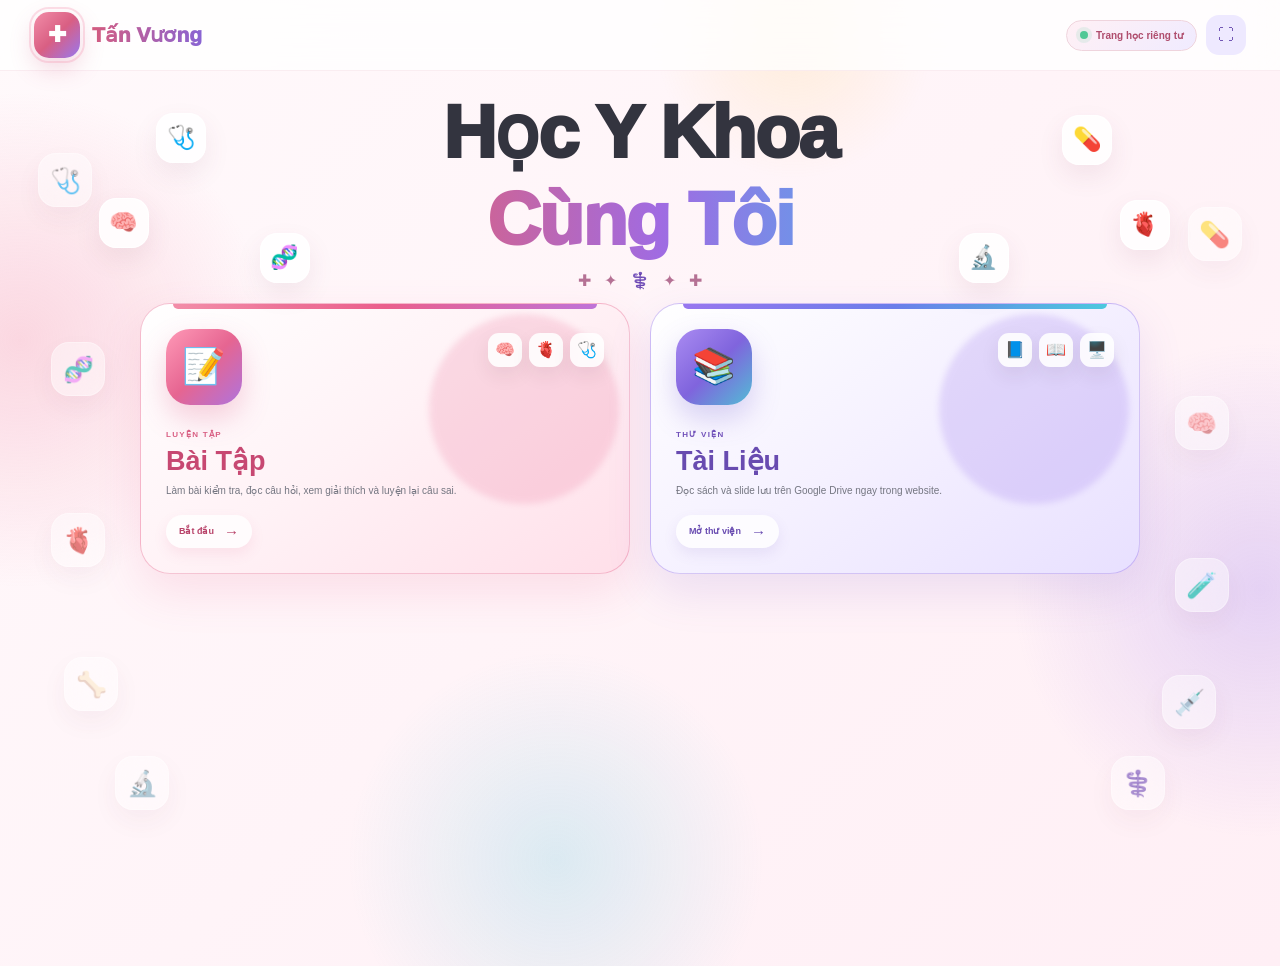
==== index.html @ 96490020 "Upload website" ====
<!DOCTYPE html>
<html lang="vi">

<head>
    <meta charset="UTF-8">

    <meta
        name="viewport"
        content="width=device-width, initial-scale=1.0"
    >

    <meta
        name="theme-color"
        content="#f28da8"
    >

    <title>Tấn Vương | Học Y Khoa Cùng Tôi</title>

    <link rel="stylesheet" href="style.css">
</head>


<body>


<!-- =====================================================
     BACKGROUND
===================================================== -->

<div class="background-orb orb-1"></div>
<div class="background-orb orb-2"></div>
<div class="background-orb orb-3"></div>
<div class="background-orb orb-4"></div>


<div
    class="global-stickers"
    aria-hidden="true"
>
    <span class="global-sticker gs1">🩺</span>
    <span class="global-sticker gs2">💊</span>
    <span class="global-sticker gs3">🧬</span>
    <span class="global-sticker gs4">🧠</span>
    <span class="global-sticker gs5">🫀</span>
    <span class="global-sticker gs6">🧪</span>
    <span class="global-sticker gs7">🦴</span>
    <span class="global-sticker gs8">💉</span>
    <span class="global-sticker gs9">🔬</span>
    <span class="global-sticker gs10">⚕️</span>
</div>



<!-- =====================================================
     HEADER
===================================================== -->

<header class="header">

    <div class="header-inner">

        <button
            class="brand ripple-target"
            id="brandHomeBtn"
            type="button"
        >

            <div class="brand-logo">

                <span class="brand-pulse"></span>

                <span class="brand-cross">
                    ✚
                </span>

            </div>

            <span class="brand-name">
                Tấn Vương
            </span>

        </button>


        <div class="header-actions">

            <div class="private-badge">

                <span class="private-dot"></span>

                <span class="private-text">
                    Trang học riêng tư
                </span>

            </div>


            <button
                class="fullscreen-btn ripple-target"
                id="fullscreenBtn"
                type="button"
                title="Toàn màn hình"
            >
                <span id="fullscreenIcon">
                    ⛶
                </span>
            </button>

        </div>

    </div>

</header>



<!-- =====================================================
     MAIN
===================================================== -->

<main class="container">



<!-- =====================================================
     TRANG CHỦ
===================================================== -->

<section
    class="page-section show"
    id="landingPage"
>


    <!-- HERO -->

    <div class="hero-medical">


        <div
            class="hero-stickers"
            aria-hidden="true"
        >

            <span class="hero-sticker hs1">🩺</span>
            <span class="hero-sticker hs2">💊</span>
            <span class="hero-sticker hs3">🧠</span>
            <span class="hero-sticker hs4">🫀</span>
            <span class="hero-sticker hs5">🧬</span>
            <span class="hero-sticker hs6">🔬</span>

        </div>


        <div class="hero-title-wrap">

            <h1 class="hero-main-title">

                <span class="hero-title-line hero-title-dark">
                    Học Y Khoa
                </span>

                <span class="hero-title-line hero-title-gradient">
                    Cùng Tôi
                </span>

            </h1>


            <div class="hero-decor">

                <span>✚</span>
                <span>✦</span>
                <span>⚕️</span>
                <span>✦</span>
                <span>✚</span>

            </div>

        </div>


    </div>



    <!-- PORTAL -->

    <div class="portal-grid">


        <!-- BÀI TẬP -->

        <button
            class="portal-card exercise-portal ripple-target"
            id="exercisePortalBtn"
            type="button"
        >

            <div class="portal-color-bar"></div>

            <div class="portal-glow"></div>


            <div class="portal-top">

                <div class="portal-icon portal-icon-exercise">
                    📝
                </div>


                <div class="portal-mini-stickers">

                    <span>🧠</span>
                    <span>🫀</span>
                    <span>🩺</span>

                </div>

            </div>


            <div class="portal-content">

                <span class="portal-kicker">
                    LUYỆN TẬP
                </span>

                <h2>
                    Bài Tập
                </h2>

                <p>
                    Làm bài kiểm tra, đọc câu hỏi,
                    xem giải thích và luyện lại câu sai.
                </p>


                <span class="portal-enter portal-enter-pink">

                    Bắt đầu

                    <strong>→</strong>

                </span>

            </div>

        </button>



        <!-- TÀI LIỆU -->

        <button
            class="portal-card resource-portal ripple-target"
            id="resourcePortalBtn"
            type="button"
        >

            <div class="portal-color-bar"></div>

            <div class="portal-glow"></div>


            <div class="portal-top">

                <div class="portal-icon portal-icon-resource">
                    📚
                </div>


                <div class="portal-mini-stickers">

                    <span>📘</span>
                    <span>📖</span>
                    <span>🖥️</span>

                </div>

            </div>


            <div class="portal-content">

                <span class="portal-kicker purple-text">
                    THƯ VIỆN
                </span>

                <h2>
                    Tài Liệu
                </h2>

                <p>
                    Đọc sách và slide lưu trên Google Drive
                    ngay trong website.
                </p>


                <span class="portal-enter portal-enter-purple">

                    Mở thư viện

                    <strong>→</strong>

                </span>

            </div>

        </button>


    </div>


</section>



<!-- =====================================================
     BÀI TẬP
===================================================== -->

<section
    class="page-section"
    id="exerciseHub"
>


    <div class="section-navigation glass-card">


        <button
            class="nav-back-btn ripple-target"
            id="exerciseHomeBtn"
            type="button"
        >
            🏠 Trang chủ
        </button>


        <div class="section-nav-center">

            <span class="nav-main-icon">
                📝
            </span>

            <div>

                <small>
                    KHU VỰC HỌC TẬP
                </small>

                <strong>
                    Bài Tập
                </strong>

            </div>

        </div>


        <span class="nav-decoration">
            ✦
        </span>


    </div>



    <!-- =================================================
         MÔN HỌC
    ================================================= -->

    <div class="subjects">


        <button
            class="subject-btn ripple-target"
            data-subject="Nội Khoa"
            type="button"
        >

            <span class="subject-icon">
                🫀
            </span>

            <span class="subject-name">
                Nội Khoa
            </span>

            <span
                class="subject-count"
                data-subject-count="Nội Khoa"
            >
                0 câu
            </span>

        </button>



        <button
            class="subject-btn ripple-target"
            data-subject="Ngoại Khoa"
            type="button"
        >

            <span class="subject-icon">
                🩺
            </span>

            <span class="subject-name">
                Ngoại Khoa
            </span>

            <span
                class="subject-count"
                data-subject-count="Ngoại Khoa"
            >
                0 câu
            </span>

        </button>



        <button
            class="subject-btn ripple-target"
            data-subject="Nhi Khoa"
            type="button"
        >

            <span class="subject-icon">
                👶
            </span>

            <span class="subject-name">
                Nhi Khoa
            </span>

            <span
                class="subject-count"
                data-subject-count="Nhi Khoa"
            >
                0 câu
            </span>

        </button>



        <button
            class="subject-btn ripple-target"
            data-subject="Sản Phụ Khoa"
            type="button"
        >

            <span class="subject-icon">
                🤰
            </span>

            <span class="subject-name">
                Sản Phụ Khoa
            </span>

            <span
                class="subject-count"
                data-subject-count="Sản Phụ Khoa"
            >
                0 câu
            </span>

        </button>



        <button
            class="subject-btn ripple-target"
            data-subject="Giải Phẫu"
            type="button"
        >

            <span class="subject-icon">
                🦴
            </span>

            <span class="subject-name">
                Giải Phẫu
            </span>

            <span
                class="subject-count"
                data-subject-count="Giải Phẫu"
            >
                0 câu
            </span>

        </button>



        <button
            class="subject-btn ripple-target"
            data-subject="Sinh Lý"
            type="button"
        >

            <span class="subject-icon">
                🧠
            </span>

            <span class="subject-name">
                Sinh Lý
            </span>

            <span
                class="subject-count"
                data-subject-count="Sinh Lý"
            >
                0 câu
            </span>

        </button>



        <!-- TIẾNG ANH -->

        <button
            class="subject-btn english-subject ripple-target"
            data-subject="Tiếng Anh"
            type="button"
        >

            <span class="english-new-badge">
                FLASHCARD
            </span>

            <!-- ĐÃ ĐỔI CỜ 🇬🇧 THÀNH STICKER 🔤 -->

            <span class="subject-icon english-subject-icon">
                🔤
            </span>

            <span class="subject-name">
                Tiếng Anh
            </span>

            <span
                class="subject-count english-count"
                data-subject-count="Tiếng Anh"
            >
                0 câu
            </span>

        </button>


    </div>



    <!-- =================================================
         CẤU HÌNH
    ================================================= -->

    <div
        class="mode-area"
        id="modeArea"
    >


        <div class="selected-subject glass-card">


            <div class="selected-subject-info">

                <span class="selected-dot"></span>

                <div>

                    <small>
                        ĐANG CHỌN
                    </small>

                    <h2 id="selectedSubjectName"></h2>

                </div>

            </div>


            <span
                class="selected-count"
                id="subjectCountText"
            >
                0 câu hỏi
            </span>


        </div>



        <div class="test-config">


            <!-- SỐ CÂU -->

            <div class="config-group glass-card">


                <div class="config-header">

                    <div class="config-icon">
                        📝
                    </div>

                    <div>

                        <strong>
                            Số câu
                        </strong>

                        <small>
                            Chọn số câu kiểm tra
                        </small>

                    </div>

                </div>


                <div
                    class="choice-row"
                    id="questionCountChoices"
                >

                    <button
                        class="choice-btn ripple-target"
                        data-count="10"
                        type="button"
                    >
                        <strong>10</strong>
                        <span>câu</span>
                    </button>


                    <button
                        class="choice-btn active ripple-target"
                        data-count="15"
                        type="button"
                    >
                        <strong>15</strong>
                        <span>câu</span>
                    </button>


                    <button
                        class="choice-btn ripple-target"
                        data-count="20"
                        type="button"
                    >
                        <strong>20</strong>
                        <span>câu</span>
                    </button>


                    <button
                        class="choice-btn ripple-target"
                        data-count="30"
                        type="button"
                    >
                        <strong>30</strong>
                        <span>câu</span>
                    </button>


                    <button
                        class="choice-btn ripple-target"
                        data-count="50"
                        type="button"
                    >
                        <strong>50</strong>
                        <span>câu</span>
                    </button>


                    <button
                        class="choice-btn ripple-target"
                        data-count="all"
                        type="button"
                    >
                        <strong>∞</strong>
                        <span>tất cả</span>
                    </button>

                </div>


            </div>



            <!-- THỜI GIAN -->

            <div class="config-group glass-card">


                <div class="config-header">

                    <div class="config-icon timer-config-icon">
                        ⏱
                    </div>

                    <div>

                        <strong>
                            Thời gian
                        </strong>

                        <small>
                            Thời gian làm bài
                        </small>

                    </div>

                </div>


                <div
                    class="choice-row time-choice-row"
                    id="timeChoices"
                >

                    <button
                        class="choice-btn ripple-target"
                        data-time="0"
                        type="button"
                    >
                        <strong>∞</strong>
                        <span>Tự do</span>
                    </button>


                    <button
                        class="choice-btn active ripple-target"
                        data-time="15"
                        type="button"
                    >
                        <strong>15</strong>
                        <span>phút</span>
                    </button>


                    <button
                        class="choice-btn ripple-target"
                        data-time="30"
                        type="button"
                    >
                        <strong>30</strong>
                        <span>phút</span>
                    </button>


                    <button
                        class="choice-btn ripple-target"
                        data-time="45"
                        type="button"
                    >
                        <strong>45</strong>
                        <span>phút</span>
                    </button>


                    <button
                        class="choice-btn ripple-target"
                        data-time="60"
                        type="button"
                    >
                        <strong>60</strong>
                        <span>phút</span>
                    </button>

                </div>


            </div>


        </div>



        <!-- =================================================
             CHẾ ĐỘ
        ================================================= -->

        <div
            class="mode-grid"
            id="modeGrid"
        >


            <button
                class="mode-card test-mode ripple-target"
                id="startTestBtn"
                type="button"
            >

                <span class="mode-sticker">
                    🧪
                </span>


                <div class="mode-icon">
                    📝
                </div>


                <div class="mode-content">

                    <span>
                        KIỂM TRA
                    </span>

                    <h3>
                        Bắt đầu TEST
                    </h3>

                    <p>
                        Random câu hỏi và đáp án.
                    </p>

                </div>


                <div class="mode-arrow">
                    →
                </div>

            </button>



            <button
                class="mode-card read-mode ripple-target"
                id="readQuestionsBtn"
                type="button"
            >

                <span class="mode-sticker">
                    🩺
                </span>


                <div class="mode-icon">
                    📖
                </div>


                <div class="mode-content">

                    <span>
                        ÔN TẬP
                    </span>

                    <h3>
                        Đọc câu hỏi
                    </h3>

                    <p>
                        Xem đáp án và giải thích.
                    </p>

                </div>


                <div class="mode-arrow">
                    →
                </div>

            </button>



            <!-- FLASHCARD -->

            <button
                class="mode-card flashcard-mode ripple-target"
                id="flashcardModeBtn"
                type="button"
            >

                <span class="mode-sticker flash-mode-sticker">
                    💬
                </span>


                <div class="mode-icon flashcard-mode-icon">
                    🎴
                </div>


                <div class="mode-content">

                    <span>
                        ENGLISH
                    </span>

                    <h3>
                        Học bằng Flashcard
                    </h3>

                    <p>
                        Lật thẻ, ghi nhớ và luyện từ vựng.
                    </p>

                </div>


                <div class="mode-arrow flashcard-arrow">
                    →
                </div>

            </button>


        </div>


    </div>


</section>



<!-- =====================================================
     TÀI LIỆU
===================================================== -->

<section
    class="page-section"
    id="resourceHub"
>


    <div class="section-navigation glass-card">


        <button
            class="nav-back-btn ripple-target"
            id="resourceHomeBtn"
            type="button"
        >
            🏠 Trang chủ
        </button>


        <div class="section-nav-center">

            <span class="nav-main-icon">
                📚
            </span>

            <div>

                <small>
                    THƯ VIỆN
                </small>

                <strong>
                    Tài Liệu
                </strong>

            </div>

        </div>


        <span class="nav-decoration">
            ✦
        </span>


    </div>



    <div class="library-banner glass-card">


        <div class="library-banner-icon">
            📚
        </div>


        <div class="library-banner-content">

            <span>
                THƯ VIỆN Y KHOA
            </span>

            <h2>
                Tài liệu học tập
            </h2>

            <p>
                Sách và slide lưu trên Google Drive,
                không chiếm dung lượng hosting.
            </p>

        </div>


        <div class="drive-status">

            <span class="drive-status-dot"></span>

            Google Drive

        </div>


    </div>



    <div class="resource-category-grid">


        <button
            class="resource-category-card book-category ripple-target"
            id="bookResourceBtn"
            type="button"
        >

            <div class="resource-category-icon">
                📘
            </div>


            <span class="resource-category-label">
                E-BOOK
            </span>


            <h2>
                Sách Tham Khảo
            </h2>


            <p>
                Giáo trình và sách Y khoa.
            </p>


            <div class="resource-category-footer">

                <span id="bookCount">
                    0 sách
                </span>

                <strong>
                    →
                </strong>

            </div>

        </button>



        <button
            class="resource-category-card slide-category ripple-target"
            id="slideResourceBtn"
            type="button"
        >

            <div class="resource-category-icon">
                🖥️
            </div>


            <span class="resource-category-label">
                SLIDE
            </span>


            <h2>
                Slide Tham Khảo
            </h2>


            <p>
                Slide bài giảng phục vụ ôn tập.
            </p>


            <div class="resource-category-footer">

                <span id="slideCount">
                    0 tài liệu
                </span>

                <strong>
                    →
                </strong>

            </div>

        </button>


    </div>


</section>



<!-- =====================================================
     DANH SÁCH SÁCH
===================================================== -->

<section
    class="page-section"
    id="resourceListPage"
>


    <div class="section-navigation glass-card">


        <button
            class="nav-back-btn ripple-target"
            id="backToResourcesBtn"
            type="button"
        >
            ← Tài liệu
        </button>


        <div class="section-nav-center">

            <span
                class="nav-main-icon"
                id="resourceListIcon"
            >
                📘
            </span>

            <div>

                <small>
                    THƯ VIỆN
                </small>

                <strong id="resourceListTitle">
                    Sách Tham Khảo
                </strong>

            </div>

        </div>


        <button
            class="small-home-btn ripple-target"
            id="resourceListHomeBtn"
            type="button"
        >
            🏠
        </button>


    </div>



    <div class="resource-search glass-card">


        <span class="resource-search-icon">
            🔎
        </span>


        <div>

            <label for="resourceSearchInput">
                Tìm trong thư viện
            </label>

            <input
                id="resourceSearchInput"
                type="search"
                autocomplete="off"
                placeholder="Nhập tên sách..."
            >

        </div>


        <span
            class="resource-result-count"
            id="resourceResultCount"
        >
            0 sách
        </span>


        <button
            class="resource-clear-btn ripple-target"
            id="resourceClearSearchBtn"
            type="button"
        >
            ✕
        </button>


    </div>


    <div
        class="book-list"
        id="resourceList"
    ></div>


</section>



<!-- =====================================================
     QUIZ
===================================================== -->

<section
    class="page-section"
    id="quizPage"
>


    <div class="quiz-header glass-card">


        <button
            class="quiz-header-btn ripple-target"
            id="quizHomeBtn"
            type="button"
        >
            🏠 Trang chủ
        </button>


        <div class="quiz-header-subject">

            <span>🧠</span>

            <strong id="quizTopSubject"></strong>

        </div>


        <button
            class="quiz-header-btn ripple-target"
            id="quizFullscreenBtn"
            type="button"
        >
            ⛶
        </button>


    </div>



    <div class="quiz-layout">


        <!-- MAIN -->

        <div class="quiz-main glass-card">


            <div class="quiz-top">


                <div>

                    <div class="quiz-live">

                        <span></span>

                        ĐANG LÀM BÀI

                    </div>


                    <h2 id="quizSubject"></h2>

                    <p id="quizInfoText"></p>

                </div>


                <div
                    class="timer"
                    id="timer"
                >

                    ⏱

                    <strong id="timerText">
                        15:00
                    </strong>

                </div>


            </div>



            <div class="progress-box">


                <div class="progress-head">

                    <span id="progressText"></span>

                    <span id="progressPercent">
                        0%
                    </span>

                </div>


                <div class="progress-track">

                    <div
                        class="progress-value"
                        id="progressValue"
                    ></div>

                </div>


                <div
                    class="answered-status"
                    id="answeredStatus"
                ></div>


            </div>



            <div class="question-head">

                <span
                    class="question-number"
                    id="questionNumber"
                >
                    CÂU 1
                </span>


                <button
                    class="flag-btn ripple-target"
                    id="flagBtn"
                    type="button"
                >
                    ⭐ Đánh dấu
                </button>

            </div>



            <div
                class="question-text"
                id="questionText"
            ></div>


            <div
                class="answers"
                id="answersArea"
            ></div>



            <div
                class="answer-explanation"
                id="answerExplanation"
            >


                <div class="explanation-head">

                    <span>
                        💡
                    </span>

                    <div>

                        <small>
                            GIẢI THÍCH
                        </small>

                        <strong id="correctAnswerText"></strong>

                    </div>

                </div>


                <p id="explanationText"></p>


                <div
                    class="answer-detail-list"
                    id="answerDetailList"
                ></div>


            </div>



            <div class="quiz-navigation">


                <button
                    class="quiz-nav-btn previous-btn ripple-target"
                    id="prevBtn"
                    type="button"
                >
                    🩺 ← Câu trước
                </button>


                <button
                    class="quiz-nav-btn next-btn ripple-target"
                    id="nextBtn"
                    type="button"
                >
                    Câu tiếp → 💊
                </button>


            </div>


        </div>



        <!-- SIDEBAR -->

        <aside class="quiz-sidebar glass-card">


            <div
                class="sidebar-score"
                id="sidebarScore"
            >


                <span class="score-label">
                    KẾT QUẢ
                </span>


                <div
                    class="score-circle"
                    id="scoreCircle"
                >

                    <div>

                        <strong id="circlePercent">
                            0%
                        </strong>

                        <span id="circleScore">
                            0 điểm
                        </span>

                    </div>

                </div>


                <strong
                    class="score-fraction"
                    id="sidebarFraction"
                ></strong>


                <span
                    class="score-tier"
                    id="sidebarTier"
                ></span>


                <div class="score-stats">


                    <div class="score-correct">

                        <strong id="correctCount">
                            0
                        </strong>

                        <span>
                            Đúng
                        </span>

                    </div>


                    <div class="score-wrong">

                        <strong id="wrongCount">
                            0
                        </strong>

                        <span>
                            Sai
                        </span>

                    </div>


                    <div class="score-blank">

                        <strong id="blankCount">
                            0
                        </strong>

                        <span>
                            Trống
                        </span>

                    </div>


                </div>


                <div
                    class="result-time"
                    id="resultTime"
                ></div>


            </div>



            <div
                class="review-tools"
                id="reviewTools"
            >

                <strong>
                    Xem lại
                </strong>


                <div class="review-buttons">

                    <button
                        class="review-btn active ripple-target"
                        data-review="all"
                        type="button"
                    >
                        Tất cả
                    </button>

                    <button
                        class="review-btn ripple-target"
                        data-review="wrong"
                        type="button"
                    >
                        Câu sai
                    </button>

                    <button
                        class="review-btn ripple-target"
                        data-review="flagged"
                        type="button"
                    >
                        ⭐
                    </button>

                </div>


            </div>



            <div class="sidebar-title-row">

                <strong>
                    Danh sách câu
                </strong>

                <span>
                    🧬
                </span>

            </div>


            <div
                class="question-grid"
                id="questionGrid"
            ></div>


            <div
                class="question-legend"
                id="questionLegend"
            ></div>


            <button
                class="sidebar-action jump-action ripple-target"
                id="jumpUnansweredBtn"
                type="button"
            >
                🔎 Tới câu chưa làm
            </button>


            <button
                class="sidebar-action submit-action ripple-target"
                id="submitBtn"
                type="button"
            >
                🧪 NỘP BÀI ✓
            </button>


            <button
                class="sidebar-action new-action ripple-target"
                id="sidebarNewQuizBtn"
                type="button"
            >
                🎲 Làm bài mới
            </button>


            <button
                class="sidebar-action retry-action ripple-target"
                id="retryWrongBtn"
                type="button"
            >
                🔁 Luyện lại câu sai
            </button>


            <button
                class="sidebar-action exit-action ripple-target"
                id="exitQuizBtn"
                type="button"
            >
                🚪 Thoát bài
            </button>


        </aside>


    </div>


</section>



<!-- =====================================================
     ĐỌC CÂU HỎI
===================================================== -->

<section
    class="page-section"
    id="readPage"
>


    <div class="read-page-header glass-card">


        <div>

            <span>
                📖 ÔN TẬP
            </span>

            <h2 id="readSubject"></h2>

        </div>


        <div>

            <button
                class="nav-back-btn ripple-target"
                id="backFromReadBtn"
                type="button"
            >
                ← Bài tập
            </button>


            <button
                class="small-home-btn ripple-target"
                id="readHomeBtn"
                type="button"
            >
                🏠
            </button>

        </div>


    </div>



    <div class="read-search glass-card">

        <span>
            🔎
        </span>

        <input
            id="readSearchInput"
            type="search"
            autocomplete="off"
            placeholder="Tìm kiếm câu hỏi..."
        >

        <strong id="readResultCount">
            0 câu
        </strong>

    </div>


    <div
        class="read-list"
        id="readList"
    ></div>


    <div
        class="pagination glass-card"
        id="readPagination"
    >

        <button
            class="pagination-btn ripple-target"
            id="readPrevPageBtn"
            type="button"
        >
            ← Trang trước
        </button>


        <div>

            <small>
                TRANG
            </small>

            <strong id="readPageIndicator">
                1 / 1
            </strong>

        </div>


        <button
            class="pagination-btn ripple-target"
            id="readNextPageBtn"
            type="button"
        >
            Trang sau →
        </button>

    </div>


</section>



<!-- =====================================================
     FLASHCARD
===================================================== -->

<section
    class="page-section"
    id="flashcardPage"
>


    <div class="flashcard-page-bg">


        <span class="flash-decor fd1">
            🔤
        </span>

        <span class="flash-decor fd2">
            💬
        </span>

        <span class="flash-decor fd3">
            ✏️
        </span>

        <span class="flash-decor fd4">
            🎧
        </span>

        <span class="flash-decor fd5">
            ABC
        </span>



        <div class="flashcard-header blue-glass">


            <button
                class="flash-header-btn ripple-target"
                id="backFromFlashcardBtn"
                type="button"
            >
                ← Tiếng Anh
            </button>


            <div class="flash-header-center">

                <span>
                    🎴
                </span>

                <div>

                    <small>
                        ENGLISH STUDY
                    </small>

                    <strong>
                        Flashcard
                    </strong>

                </div>

            </div>


            <button
                class="flash-header-btn home-flash-btn ripple-target"
                id="flashcardHomeBtn"
                type="button"
            >
                🏠
            </button>


        </div>



        <div class="flash-dashboard blue-glass">


            <div class="flash-dashboard-title">

                <span class="flash-main-icon">
                    🔤
                </span>


                <div>

                    <span>
                        HỌC TỪ VỰNG
                    </span>

                    <h2>
                        English Flashcards
                    </h2>

                    <p>
                        Nhấn vào thẻ hoặc phím Space để lật.
                    </p>

                </div>

            </div>



            <div class="flash-stats">


                <div>

                    <small>
                        THẺ
                    </small>

                    <strong id="flashTotalCount">
                        0
                    </strong>

                </div>


                <div>

                    <small>
                        ĐÃ NHỚ
                    </small>

                    <strong id="flashKnownCount">
                        0
                    </strong>

                </div>


                <div>

                    <small>
                        CÒN LẠI
                    </small>

                    <strong id="flashRemainingCount">
                        0
                    </strong>

                </div>


            </div>


        </div>



        <div class="flash-search-row blue-glass">

            <span>
                🔎
            </span>


            <input
                id="flashSearchInput"
                type="search"
                autocomplete="off"
                placeholder="Tìm từ vựng..."
            >


            <button
                class="flash-small-btn ripple-target"
                id="flashShuffleBtn"
                type="button"
            >
                🔀 Random
            </button>


            <button
                class="flash-small-btn ripple-target"
                id="flashResetBtn"
                type="button"
            >
                ↻ Reset
            </button>

        </div>



        <div class="flash-progress-section">


            <div class="flash-progress-info">

                <strong id="flashPosition">
                    Thẻ 0 / 0
                </strong>

                <span id="flashProgressPercent">
                    0%
                </span>

            </div>


            <div class="flash-progress-track">

                <div
                    class="flash-progress-value"
                    id="flashProgressValue"
                ></div>

            </div>


        </div>



        <div class="flashcard-stage">


            <div
                class="flashcard"
                id="flashcard"
                tabindex="0"
            >


                <div class="flashcard-inner">


                    <div class="flashcard-face flashcard-front">

                        <span class="flash-face-label">
                            ENGLISH
                        </span>

                        <span class="flash-word-icon">
                            🔤
                        </span>

                        <h2 id="flashFrontText">
                            Chưa có flashcard
                        </h2>

                        <p id="flashFrontHint">
                            Nhấn để xem nghĩa
                        </p>

                        <div class="flash-click-hint">
                            ↻ Lật thẻ
                        </div>

                    </div>



                    <div class="flashcard-face flashcard-back">

                        <span class="flash-face-label">
                            VIETNAMESE
                        </span>

                        <span class="flash-word-icon">
                            💬
                        </span>

                        <h2 id="flashBackText"></h2>

                        <p
                            class="flash-pronunciation"
                            id="flashPronunciation"
                        ></p>

                        <div
                            class="flash-example"
                            id="flashExample"
                        ></div>

                        <div class="flash-click-hint">
                            ↻ Lật lại
                        </div>

                    </div>


                </div>


            </div>


        </div>



        <div class="flashcard-actions">


            <button
                class="flash-nav-btn ripple-target"
                id="flashPrevBtn"
                type="button"
            >
                ← Thẻ trước
            </button>


            <button
                class="flash-known-btn ripple-target"
                id="flashKnownBtn"
                type="button"
            >
                ○ Đánh dấu đã nhớ
            </button>


            <button
                class="flash-nav-btn next-flash-btn ripple-target"
                id="flashNextBtn"
                type="button"
            >
                Thẻ tiếp →
            </button>


        </div>


    </div>


</section>


</main>



<!-- =====================================================
     GOOGLE DRIVE VIEWER
===================================================== -->

<div
    class="resource-viewer-modal"
    id="resourceViewerModal"
>


    <div
        class="resource-viewer-box"
        id="resourceViewerBox"
    >


        <div class="viewer-header">


            <div class="viewer-title-group">

                <span class="viewer-book-icon">
                    📘
                </span>

                <div>

                    <small>
                        GOOGLE DRIVE
                    </small>

                    <strong id="viewerTitle">
                        Tài liệu
                    </strong>

                </div>

            </div>



            <div class="viewer-actions">


                <a
                    class="viewer-action download-viewer-btn"
                    id="viewerDownloadBtn"
                    href="#"
                    target="_blank"
                    rel="noopener noreferrer"
                >
                    ⬇ Tải sách
                </a>


                <a
                    class="viewer-action drive-viewer-btn"
                    id="viewerOpenSourceBtn"
                    href="#"
                    target="_blank"
                    rel="noopener noreferrer"
                >
                    ↗ Google Drive
                </a>


                <button
                    class="viewer-action ripple-target"
                    id="viewerFullBtn"
                    type="button"
                >
                    ⛶ Toàn màn hình
                </button>


                <button
                    class="viewer-action close-viewer-btn ripple-target"
                    id="viewerCloseBtn"
                    type="button"
                >
                    ✕ Đóng
                </button>


            </div>


        </div>



        <div class="viewer-status-bar">

            <span class="viewer-online-dot"></span>

            <span>
                Google Drive Preview
            </span>

            <small>
                Điều hướng trang và zoom bằng Google Drive
            </small>

        </div>



        <div class="viewer-stage">


            <div
                class="viewer-loading"
                id="viewerLoading"
            >

                <div class="viewer-spinner"></div>

                <strong>
                    Đang mở tài liệu...
                </strong>

            </div>


            <iframe
                id="resourceIframe"
                src=""
                frameborder="0"
                allow="autoplay; fullscreen"
                allowfullscreen
            ></iframe>


        </div>


    </div>


</div>



<!-- =====================================================
     NỘP BÀI
===================================================== -->

<div
    class="modal"
    id="submitConfirmModal"
>

    <div class="modal-card">

        <span class="modal-icon">
            📝
        </span>

        <h2>
            Nộp bài?
        </h2>

        <p id="submitConfirmMessage"></p>


        <div class="modal-actions">

            <button
                class="modal-secondary ripple-target"
                id="cancelSubmitBtn"
                type="button"
            >
                🩺 Làm tiếp
            </button>

            <button
                class="modal-primary ripple-target"
                id="confirmSubmitBtn"
                type="button"
            >
                🧪 Nộp bài
            </button>

        </div>

    </div>

</div>



<!-- =====================================================
     THOÁT BÀI
===================================================== -->

<div
    class="modal"
    id="exitConfirmModal"
>

    <div class="modal-card">

        <span class="modal-icon">
            🚪
        </span>

        <h2>
            Thoát bài thi?
        </h2>

        <p>
            Bài làm hiện tại sẽ bị mất.
        </p>


        <div class="modal-actions">

            <button
                class="modal-secondary ripple-target"
                id="cancelExitBtn"
                type="button"
            >
                Ở lại
            </button>

            <button
                class="modal-danger ripple-target"
                id="confirmExitBtn"
                type="button"
            >
                Thoát
            </button>

        </div>

    </div>

</div>



<!-- =====================================================
     KẾT QUẢ
===================================================== -->

<div
    class="modal"
    id="resultModal"
>

    <div class="modal-card result-modal-card">


        <span class="result-trophy">
            🏆
        </span>


        <small class="result-kicker">
            HOÀN THÀNH
        </small>


        <h2>
            Kết quả của bạn
        </h2>


        <div
            class="big-score-circle"
            id="bigScoreCircle"
        >

            <div>

                <strong id="modalPercent">
                    0%
                </strong>

                <span>
                    chính xác
                </span>

            </div>

        </div>


        <strong
            class="result-score"
            id="scoreText"
        >
            0 điểm
        </strong>


        <div
            class="result-fraction"
            id="modalScoreFraction"
        ></div>


        <div
            class="result-tier"
            id="modalTier"
        ></div>


        <p id="resultMessage"></p>


        <div class="result-stat-grid">


            <div class="result-correct">

                <strong id="modalCorrect">
                    0
                </strong>

                <span>
                    Đúng
                </span>

            </div>


            <div class="result-wrong">

                <strong id="modalWrong">
                    0
                </strong>

                <span>
                    Sai
                </span>

            </div>


            <div class="result-blank">

                <strong id="modalBlank">
                    0
                </strong>

                <span>
                    Trống
                </span>

            </div>


        </div>


        <div class="result-buttons">


            <button
                class="result-main-btn ripple-target"
                id="closeResultBtn"
                type="button"
            >
                👀 Xem lại
            </button>


            <button
                class="result-secondary-btn ripple-target"
                id="newQuizBtn"
                type="button"
            >
                🎲 Làm bài mới
            </button>


            <button
                class="result-home-btn ripple-target"
                id="resultHomeBtn"
                type="button"
            >
                🏠 Trang chủ
            </button>


        </div>


    </div>

</div>



<!-- =====================================================
     LOADING
===================================================== -->

<div
    class="loading-overlay"
    id="loadingOverlay"
>

    <div class="loading-card">

        <div class="loading-stickers">

            <span>🧬</span>
            <span>🩺</span>
            <span>💊</span>

        </div>

        <div class="main-spinner"></div>

        <strong id="loadingTitle">
            Đang chuẩn bị...
        </strong>

        <p id="loadingText"></p>

    </div>

</div>



<button
    class="scroll-top-btn ripple-target"
    id="scrollTopBtn"
    type="button"
>
    ↑
</button>


<div
    class="toast-container"
    id="toastContainer"
></div>


<div
    class="confetti-container"
    id="confettiContainer"
></div>



<!-- =====================================================
     QUESTION FILES
===================================================== -->

<script src="questions/noikhoa.js"></script>
<script src="questions/ngoaikhoa.js"></script>
<script src="questions/nhikhoa.js"></script>
<script src="questions/sanphukhoa.js"></script>
<script src="questions/giaiphau.js"></script>
<script src="questions/sinhly.js"></script>
<script src="questions/tienganh.js"></script>


<!-- FLASHCARD -->

<script src="flashcards/tienganh.js"></script>


<!-- RESOURCE -->

<script src="resources/sachthamkhao.js"></script>
<script src="resources/slidethamkhao.js"></script>


<!-- MAIN -->

<script src="script.js"></script>


</body>
</html>
---- style.css ----
/* =========================================================
   RESET
========================================================= */

* {
    margin: 0;
    padding: 0;
    box-sizing: border-box;
}


:root {

    --pink: #f28da8;
    --pink-dark: #d95f83;
    --pink-strong: #e75f8c;
    --pink-soft: #fff0f5;

    --purple: #9877ef;
    --purple-dark: #7054c5;
    --purple-strong: #865be8;
    --purple-soft: #eee9ff;

    --blue: #589cf5;
    --blue-dark: #397bd7;
    --blue-soft: #eaf3ff;

    --cyan: #4cc8de;
    --cyan-soft: #e9fbff;

    --mint: #4fc895;
    --mint-soft: #e7f9f1;

    --yellow: #ffc95c;
    --yellow-soft: #fff5d8;

    --red: #ef6e7d;
    --red-soft: #ffedf0;

    --dark: #33343f;
    --gray: #747681;
    --gray-light: #9b9da7;

    --shadow:
        0 18px 55px rgba(165,73,114,.11);

    --shadow-hover:
        0 27px 68px rgba(165,73,114,.19);
}


html {
    scroll-behavior: smooth;
}


body {

    min-height: 100vh;

    overflow-x: hidden;

    font-family:
        Inter,
        -apple-system,
        BlinkMacSystemFont,
        "Segoe UI",
        Roboto,
        Arial,
        sans-serif;

    color:
        var(--dark);

    background:
        linear-gradient(
            135deg,
            #fff9fb,
            #ffeff5,
            #f7f2ff,
            #effaff
        );

    background-size:
        300% 300%;

    animation:
        bodyGradient 18s ease infinite;
}


body.modal-open {
    overflow: hidden;
}


button,
input {
    font: inherit;
}


button,
a {
    -webkit-tap-highlight-color:
        transparent;
}


button:focus-visible,
a:focus-visible,
input:focus-visible {

    outline:
        3px solid rgba(86,156,245,.2);

    outline-offset:
        3px;
}


@keyframes bodyGradient {

    0% {
        background-position:
            0% 50%;
    }

    50% {
        background-position:
            100% 50%;
    }

    100% {
        background-position:
            0% 50%;
    }

}



/* =========================================================
   BACKGROUND ORBS
========================================================= */

.background-orb {

    position: fixed;

    z-index: -5;

    pointer-events: none;

    border-radius: 50%;
}


.orb-1 {

    width: 500px;
    height: 500px;

    left: -230px;
    top: 90px;

    background:
        radial-gradient(
            circle,
            rgba(242,141,168,.3),
            transparent 70%
        );

    animation:
        orbMoveOne 15s ease-in-out infinite;
}


.orb-2 {

    width: 500px;
    height: 500px;

    right: -230px;
    top: 340px;

    background:
        radial-gradient(
            circle,
            rgba(152,119,239,.25),
            transparent 70%
        );

    animation:
        orbMoveTwo 18s ease-in-out infinite;
}


.orb-3 {

    width: 420px;
    height: 420px;

    left: 27%;
    bottom: -170px;

    background:
        radial-gradient(
            circle,
            rgba(76,200,222,.2),
            transparent 70%
        );
}


.orb-4 {

    width: 280px;
    height: 280px;

    right: 27%;
    top: -100px;

    background:
        radial-gradient(
            circle,
            rgba(255,201,92,.18),
            transparent 70%
        );
}


@keyframes orbMoveOne {

    50% {
        transform:
            translate(80px,-40px);
    }

}


@keyframes orbMoveTwo {

    50% {
        transform:
            translate(-80px,45px);
    }

}



/* =========================================================
   STICKERS NỀN

   Đã đưa toàn bộ sticker vào sâu hơn trong màn hình.
   Không còn top/bottom sát 0% hoặc 100%.
========================================================= */

.global-stickers {

    position: fixed;

    inset: 0;

    z-index: -1;

    pointer-events: none;

    overflow: visible;
}


.global-sticker {

    position: absolute;

    width: 54px;
    height: 54px;

    display: grid;
    place-items: center;

    line-height: 1.2;

    border-radius: 18px;

    background:
        rgba(255,255,255,.7);

    border:
        1px solid rgba(255,255,255,.92);

    backdrop-filter:
        blur(12px);

    box-shadow:
        0 11px 28px rgba(120,60,90,.09);

    font-size: 25px;

    opacity: .62;
}


.gs1 {
    left: 3%;
    top: 17%;
    animation: stickerFloat 8s ease-in-out infinite;
}

.gs2 {
    right: 3%;
    top: 23%;
    animation: stickerFloat 9s ease-in-out infinite reverse;
}

.gs3 {
    left: 4%;
    top: 38%;
    animation: stickerRotate 11s ease-in-out infinite;
}

.gs4 {
    right: 4%;
    top: 44%;
    animation: stickerRotate 10s ease-in-out infinite reverse;
}

.gs5 {
    left: 4%;
    top: 57%;
    animation: stickerFloat 8.5s ease-in-out infinite reverse;
}

.gs6 {
    right: 4%;
    top: 62%;
    animation: stickerFloat 7.5s ease-in-out infinite;
}

.gs7 {
    left: 5%;
    top: 73%;
    animation: stickerRotate 12s ease-in-out infinite;
}

.gs8 {
    right: 5%;
    top: 75%;
    animation: stickerFloat 9s ease-in-out infinite;
}

.gs9 {
    left: 9%;
    top: 84%;
    animation: stickerFloat 10s ease-in-out infinite;
}

.gs10 {
    right: 9%;
    top: 84%;
    animation: stickerRotate 10s ease-in-out infinite;
}


@keyframes stickerFloat {

    0%,
    100% {

        transform:
            translateY(0)
            rotate(-4deg);
    }

    50% {

        transform:
            translateY(-13px)
            rotate(6deg);
    }

}


@keyframes stickerRotate {

    0%,
    100% {

        transform:
            rotate(-7deg)
            translateY(0);
    }

    50% {

        transform:
            rotate(9deg)
            translateY(-9px);
    }

}



/* =========================================================
   GLASS
========================================================= */

.glass-card {

    background:
        rgba(255,255,255,.82);

    backdrop-filter:
        blur(22px);

    -webkit-backdrop-filter:
        blur(22px);

    border:
        1px solid rgba(255,255,255,.92);

    box-shadow:
        var(--shadow);
}



/* =========================================================
   HEADER
========================================================= */

.header {

    position: sticky;

    top: 0;

    z-index: 1000;

    background:
        rgba(255,255,255,.78);

    backdrop-filter:
        blur(24px);

    border-bottom:
        1px solid rgba(226,160,182,.18);
}


.header-inner {

    width:
        min(1260px,100%);

    min-height: 70px;

    margin: auto;

    padding:
        8px 24px;

    display: flex;

    align-items: center;

    justify-content: space-between;
}


.brand {

    display: flex;

    align-items: center;

    gap: 12px;

    border: 0;

    background: none;

    cursor: pointer;
}


.brand-logo {

    position: relative;

    width: 46px;
    height: 46px;

    display: grid;

    place-items: center;

    border-radius: 15px;

    color: white;

    background:
        linear-gradient(
            135deg,
            var(--pink),
            var(--pink-dark),
            var(--purple)
        );

    box-shadow:
        0 10px 25px rgba(205,85,125,.24);

    animation:
        brandFloat 4s ease-in-out infinite;
}


.brand-cross {

    position: relative;

    z-index: 2;

    font-size: 22px;

    font-weight: 900;
}


.brand-pulse {

    position: absolute;

    inset: -5px;

    border:
        2px solid rgba(242,141,168,.28);

    border-radius: 20px;

    animation:
        brandPulse 2.3s ease-out infinite;
}


@keyframes brandFloat {

    50% {
        transform:
            translateY(-3px);
    }

}


@keyframes brandPulse {

    from {

        opacity: 1;

        transform:
            scale(.9);
    }

    to {

        opacity: 0;

        transform:
            scale(1.25);
    }

}


.brand-name {

    font-size: 21px;

    font-weight: 950;

    background:
        linear-gradient(
            90deg,
            #d45c80,
            #8964d3
        );

    color: transparent;

    background-clip: text;

    -webkit-background-clip: text;
}


.header-actions {

    display: flex;

    align-items: center;

    gap: 9px;
}


.private-badge {

    padding:
        9px 13px;

    display: flex;

    align-items: center;

    gap: 8px;

    border-radius: 999px;

    color:
        #af4d6d;

    background:
        linear-gradient(
            135deg,
            #fff0f5,
            #f0ebff
        );

    border:
        1px solid #efd4dd;

    font-size: 10px;

    font-weight: 850;
}


.private-dot {

    width: 8px;
    height: 8px;

    border-radius: 50%;

    background:
        var(--mint);

    box-shadow:
        0 0 0 4px rgba(79,200,149,.13);
}


.fullscreen-btn {

    width: 40px;
    height: 40px;

    border: 0;

    border-radius: 13px;

    cursor: pointer;

    color:
        #7358b5;

    background:
        var(--purple-soft);

    transition: .22s;
}


.fullscreen-btn:hover {

    transform:
        scale(1.08)
        rotate(5deg);
}



/* =========================================================
   PAGE
========================================================= */

.container {

    width:
        min(1260px,100%);

    margin: auto;

    /*
       Giảm khoảng trống phía trên.
       Hero và 2 card sẽ lên cao hơn.
    */

    padding:
        10px 24px 70px;
}


.page-section {
    display: none;
}


.page-section.show {

    display: block;

    animation:
        pageEnter .42s cubic-bezier(.2,.8,.2,1);
}


@keyframes pageEnter {

    from {

        opacity: 0;

        transform:
            translateY(12px)
            scale(.993);
    }

}



/* =========================================================
   HOME
========================================================= */

#landingPage {

    min-height:
        calc(100vh - 85px);
}



/* =========================================================
   HERO

   QUAN TRỌNG:
   - Giảm chiều cao để card Bài tập / Tài liệu lên cao.
   - Tăng line-height và padding-bottom cho chữ "Cùng"
     để đuôi chữ g không bị cắt.
========================================================= */

.hero-medical {

    position: relative;

    min-height: 220px;

    display: flex;

    align-items: center;

    justify-content: center;

    overflow: visible;

    padding:
        8px 90px 12px;
}


.hero-title-wrap {

    position: relative;

    z-index: 5;

    text-align: center;

    overflow: visible;
}


.hero-main-title {

    margin: 0;

    padding:
        0 0 4px;

    overflow: visible;

    line-height: 1.15;

    letter-spacing:
        -1.8px;
}


.hero-title-line {

    display: block;

    overflow: visible;

    /*
       Đây là phần sửa chữ g.
    */

    line-height: 1.15;

    padding:
        .01em .07em .10em;

    font-size:
        clamp(42px,6.4vw,74px);

    font-weight: 950;
}


.hero-title-dark {

    color:
        #33343f;
}


.hero-title-gradient {

    margin-top:
        -6px;

    background:
        linear-gradient(
            90deg,
            #d76286,
            #a06be2,
            #56a8ec,
            #4ebed5,
            #d76286
        );

    background-size:
        220% auto;

    color:
        transparent;

    background-clip: text;

    -webkit-background-clip: text;

    animation:
        heroGradient 5s linear infinite;
}


@keyframes heroGradient {

    to {

        background-position:
            220% center;
    }

}


.hero-decor {

    margin-top:
        -2px;

    display: flex;

    justify-content: center;

    align-items: center;

    gap: 13px;

    color:
        #b57194;
}


.hero-decor span {

    display: inline-block;

    line-height: 1.2;

    animation:
        miniBounce 3.3s ease-in-out infinite;
}


.hero-decor span:nth-child(2) {
    animation-delay: .2s;
}

.hero-decor span:nth-child(3) {
    animation-delay: .4s;
}

.hero-decor span:nth-child(4) {
    animation-delay: .6s;
}

.hero-decor span:nth-child(5) {
    animation-delay: .8s;
}


@keyframes miniBounce {

    50% {

        transform:
            translateY(-5px)
            rotate(5deg);
    }

}



/* HERO STICKERS */

.hero-stickers {

    position: absolute;

    /*
       Không đặt sát cạnh để tránh sticker bị cắt.
    */

    inset:
        12px 30px;

    z-index: 2;

    pointer-events: none;

    overflow: visible;
}


.hero-sticker {

    position: absolute;

    width: 50px;
    height: 50px;

    display: grid;

    place-items: center;

    line-height: 1.2;

    border-radius: 17px;

    background:
        rgba(255,255,255,.84);

    border:
        1px solid rgba(255,255,255,.95);

    box-shadow:
        0 11px 27px rgba(120,60,90,.09);

    font-size: 23px;

    animation:
        stickerFloat 6s ease-in-out infinite;
}


.hs1 {
    left: 8%;
    top: 10%;
}

.hs2 {
    right: 9%;
    top: 11%;
    animation-delay: .6s;
}

.hs3 {
    left: 3%;
    top: 53%;
    animation-delay: 1.2s;
}

.hs4 {
    right: 4%;
    top: 54%;
    animation-delay: 1.8s;
}

.hs5 {
    left: 17%;
    bottom: 4%;
    animation-delay: 2.4s;
}

.hs6 {
    right: 18%;
    bottom: 4%;
    animation-delay: 3s;
}



/* =========================================================
   PORTAL

   Làm 2 card nổi bật hơn.
========================================================= */

.portal-grid {

    width:
        min(1000px,100%);

    margin:
        0 auto;

    display: grid;

    grid-template-columns:
        repeat(2,1fr);

    gap: 20px;
}


.portal-card {

    position: relative;

    min-height: 255px;

    padding: 25px;

    border-radius: 30px;

    cursor: pointer;

    text-align: left;

    overflow: visible;

    transition:
        transform .3s,
        box-shadow .3s,
        border-color .3s;
}


/* BÀI TẬP */

.exercise-portal {

    border:
        1px solid rgba(229,102,142,.38);

    background:
        linear-gradient(
            145deg,
            #ffffff 0%,
            #fff2f6 48%,
            #ffdfe9 100%
        );

    box-shadow:
        0 18px 45px rgba(224,87,133,.14);
}


/* TÀI LIỆU */

.resource-portal {

    border:
        1px solid rgba(132,91,224,.34);

    background:
        linear-gradient(
            145deg,
            #ffffff 0%,
            #f5f1ff 48%,
            #e8e0ff 100%
        );

    box-shadow:
        0 18px 45px rgba(117,83,205,.14);
}


.portal-card:hover {

    transform:
        translateY(-7px)
        scale(1.006);

    box-shadow:
        var(--shadow-hover);
}


.exercise-portal:hover {

    border-color:
        rgba(229,95,139,.62);
}


.resource-portal:hover {

    border-color:
        rgba(126,82,222,.58);
}



/* TOP COLOR BAR */

.portal-color-bar {

    position: absolute;

    left: 32px;
    right: 32px;
    top: 0;

    height: 5px;

    border-radius:
        0 0 999px 999px;
}


.exercise-portal
.portal-color-bar {

    background:
        linear-gradient(
            90deg,
            var(--pink),
            #ea5f8c,
            #bf73d8
        );
}


.resource-portal
.portal-color-bar {

    background:
        linear-gradient(
            90deg,
            var(--purple),
            #6a7eea,
            var(--cyan)
        );
}



/* GLOW */

.portal-glow {

    position: absolute;

    z-index: 0;

    width: 190px;
    height: 190px;

    right: 10px;
    top: 10px;

    border-radius: 50%;

    pointer-events: none;

    filter:
        blur(3px);

    opacity: .18;

    transition:
        transform .45s;
}


.exercise-portal
.portal-glow {

    background:
        var(--pink-strong);
}


.resource-portal
.portal-glow {

    background:
        var(--purple-strong);
}


.portal-card:hover
.portal-glow {

    transform:
        scale(1.25);
}



/* PORTAL TOP */

.portal-top {

    position: relative;

    z-index: 2;

    display: flex;

    justify-content: space-between;

    align-items: flex-start;
}


.portal-icon {

    width: 76px;
    height: 76px;

    display: grid;

    place-items: center;

    border-radius: 24px;

    color: white;

    font-size: 35px;

    animation:
        iconFloat 4s ease-in-out infinite;
}


.portal-icon-exercise {

    background:
        linear-gradient(
            135deg,
            #ff9ab7,
            #e66591,
            #af73dd
        );

    box-shadow:
        0 13px 28px rgba(219,85,132,.25);
}


.portal-icon-resource {

    background:
        linear-gradient(
            135deg,
            #aa8cf2,
            #8064dd,
            #52bcd5
        );

    box-shadow:
        0 13px 28px rgba(111,87,208,.25);
}


@keyframes iconFloat {

    50% {

        transform:
            translateY(-5px)
            rotate(-3deg);
    }

}


.portal-mini-stickers {

    display: flex;

    gap: 7px;

    padding-top: 4px;
}


.portal-mini-stickers span {

    width: 34px;
    height: 34px;

    display: grid;

    place-items: center;

    line-height: 1.2;

    border-radius: 11px;

    background:
        rgba(255,255,255,.88);

    box-shadow:
        0 8px 19px rgba(60,40,50,.08);

    animation:
        miniBounce 3.6s ease-in-out infinite;
}


.portal-mini-stickers span:nth-child(2) {
    animation-delay: .4s;
}

.portal-mini-stickers span:nth-child(3) {
    animation-delay: .8s;
}



/* PORTAL CONTENT */

.portal-content {

    position: relative;

    z-index: 2;

    margin-top: 18px;
}


.portal-kicker {

    color:
        var(--pink-dark);

    font-size: 8px;

    font-weight: 900;

    letter-spacing:
        1.3px;
}


.purple-text {
    color: #7151ba;
}


.portal-content h2 {

    margin-top: 4px;

    font-size: 27px;

    line-height: 1.2;
}


.exercise-portal
.portal-content h2 {

    color:
        #c74872;
}


.resource-portal
.portal-content h2 {

    color:
        #684bb0;
}


.portal-content p {

    max-width: 380px;

    margin-top: 6px;

    color:
        var(--gray);

    font-size: 10px;

    line-height: 1.55;
}


.portal-enter {

    margin-top: 16px;

    display: inline-flex;

    align-items: center;

    gap: 10px;

    padding:
        8px 13px;

    border-radius: 999px;

    font-size: 9px;

    font-weight: 850;
}


.portal-enter strong {

    font-size: 15px;

    transition: .25s;
}


.portal-card:hover
.portal-enter strong {

    transform:
        translateX(5px);
}


.portal-enter-pink {

    color:
        #b84269;

    background:
        rgba(255,255,255,.8);

    box-shadow:
        0 6px 14px rgba(215,79,123,.1);
}


.portal-enter-purple {

    color:
        #694cb1;

    background:
        rgba(255,255,255,.8);

    box-shadow:
        0 6px 14px rgba(104,75,177,.1);
}



/* =========================================================
   SECTION NAVIGATION
========================================================= */

.section-navigation {

    min-height: 72px;

    padding:
        12px 16px;

    margin-bottom: 18px;

    border-radius: 22px;

    display: grid;

    grid-template-columns:
        1fr auto 1fr;

    align-items: center;
}


.nav-back-btn {

    justify-self: start;

    padding:
        9px 12px;

    border: 0;

    border-radius: 11px;

    cursor: pointer;

    color:
        #b54c6d;

    background:
        var(--pink-soft);

    font-size: 9px;

    font-weight: 850;

    transition: .2s;
}


.nav-back-btn:hover {

    transform:
        translateX(-3px);
}


.section-nav-center {

    display: flex;

    align-items: center;

    gap: 10px;
}


.nav-main-icon {

    width: 43px;
    height: 43px;

    display: grid;

    place-items: center;

    line-height: 1.2;

    border-radius: 14px;

    background:
        linear-gradient(
            135deg,
            #ffe3eb,
            #eee9ff
        );

    font-size: 20px;
}


.section-nav-center small {

    display: block;

    color:
        var(--gray-light);

    font-size: 7px;

    font-weight: 900;

    letter-spacing: 1px;
}


.section-nav-center strong {

    display: block;

    margin-top: 2px;

    font-size: 16px;
}


.nav-decoration {

    justify-self: end;

    color:
        var(--purple);

    animation:
        slowSpin 7s linear infinite;
}


@keyframes slowSpin {

    to {

        transform:
            rotate(360deg);
    }

}


.small-home-btn {

    justify-self: end;

    width: 39px;
    height: 39px;

    border: 0;

    border-radius: 12px;

    cursor: pointer;

    background:
        var(--pink-soft);
}



/* =========================================================
   SUBJECTS
========================================================= */

.subjects {

    display: grid;

    grid-template-columns:
        repeat(4,1fr);

    gap: 13px;
}


.subject-btn {

    position: relative;

    min-height: 126px;

    padding:
        17px 12px;

    border:
        1px solid #ecdce2;

    border-radius: 22px;

    cursor: pointer;

    color:
        var(--dark);

    background:
        rgba(255,255,255,.82);

    box-shadow:
        0 10px 28px rgba(140,60,100,.05);

    /*
       Không dùng hidden để sticker / badge
       không bị cắt.
    */

    overflow: visible;

    transition: .27s;
}


.subject-btn:hover {

    transform:
        translateY(-6px);

    box-shadow:
        var(--shadow);
}


.subject-icon {

    display: block;

    line-height: 1.25;

    font-size: 30px;

    transition: .25s;
}


.subject-btn:hover
.subject-icon {

    transform:
        scale(1.12)
        rotate(-4deg);
}


.subject-name {

    display: block;

    margin-top: 6px;

    font-size: 12px;

    font-weight: 900;
}


.subject-count {

    display: inline-block;

    margin-top: 7px;

    padding:
        4px 8px;

    border-radius: 999px;

    color:
        #936a78;

    background:
        var(--pink-soft);

    font-size: 8px;

    font-weight: 800;
}


.subject-btn.active {

    color: white;

    border-color:
        transparent;

    background:
        linear-gradient(
            135deg,
            var(--pink),
            var(--pink-dark),
            var(--purple)
        );

    box-shadow:
        0 15px 33px rgba(190,80,130,.22);
}


.subject-btn.active
.subject-count {

    color: white;

    background:
        rgba(255,255,255,.18);
}



/* ENGLISH */

.english-subject {

    border:
        1px solid #c7e0ff;

    background:
        linear-gradient(
            145deg,
            #ffffff,
            #edf6ff,
            #e5f2ff
        );

    box-shadow:
        0 10px 28px rgba(64,133,218,.08);
}


.english-subject:hover {

    border-color:
        #83b9f5;

    box-shadow:
        0 17px 38px rgba(64,133,218,.16);
}


.english-subject.active {

    background:
        linear-gradient(
            135deg,
            #5ca7f7,
            #4185e2,
            #646ce3
        );
}


.english-count {

    color:
        #3f7bb8;

    background:
        #e7f3ff;
}


.english-subject.active
.english-count {

    color: white;

    background:
        rgba(255,255,255,.18);
}


.english-subject-icon {

    filter:
        drop-shadow(
            0 5px 8px rgba(43,113,200,.18)
        );
}


.english-new-badge {

    position: absolute;

    right: 9px;
    top: 9px;

    padding:
        4px 7px;

    border-radius: 999px;

    color: white;

    background:
        linear-gradient(
            135deg,
            var(--blue),
            var(--cyan)
        );

    box-shadow:
        0 6px 14px rgba(80,155,240,.18);

    font-size: 6px;

    font-weight: 900;

    letter-spacing: .5px;

    animation:
        bluePulse 2.5s ease-in-out infinite;
}


@keyframes bluePulse {

    50% {

        transform:
            scale(1.08);
    }

}



/* =========================================================
   MODE CONFIG
========================================================= */

.mode-area {

    display: none;

    margin-top: 17px;
}


.mode-area.show {

    display: block;

    animation:
        fadeUp .35s ease;
}


@keyframes fadeUp {

    from {

        opacity: 0;

        transform:
            translateY(10px);
    }

}


.selected-subject {

    padding:
        14px 17px;

    border-radius: 20px;

    display: flex;

    align-items: center;

    justify-content: space-between;
}


.selected-subject-info {

    display: flex;

    align-items: center;

    gap: 11px;
}


.selected-dot {

    width: 11px;
    height: 11px;

    border-radius: 50%;

    background:
        linear-gradient(
            135deg,
            var(--pink),
            var(--purple)
        );

    box-shadow:
        0 0 0 6px rgba(242,141,168,.12);
}


.selected-subject small {

    color:
        var(--gray-light);

    font-size: 7px;

    font-weight: 900;

    letter-spacing: .8px;
}


.selected-subject h2 {

    margin-top: 2px;

    color:
        #cc5679;

    font-size: 18px;
}


.selected-count {

    padding:
        6px 10px;

    border-radius: 999px;

    color:
        #2f7b5c;

    background:
        var(--mint-soft);

    font-size: 8px;

    font-weight: 850;
}


.test-config {

    width:
        min(950px,100%);

    margin:
        14px auto;

    display: grid;

    grid-template-columns:
        repeat(2,1fr);

    gap: 14px;
}


.config-group {

    padding: 18px;

    border-radius: 22px;
}


.config-header {

    margin-bottom: 13px;

    display: flex;

    align-items: center;

    gap: 10px;
}


.config-icon {

    width: 43px;
    height: 43px;

    display: grid;

    place-items: center;

    border-radius: 14px;

    background:
        linear-gradient(
            135deg,
            #ffe2eb,
            #eee8ff
        );

    font-size: 19px;
}


.timer-config-icon {

    background:
        linear-gradient(
            135deg,
            #fff2d5,
            #e8f9ff
        );
}


.config-header strong {

    display: block;

    font-size: 13px;
}


.config-header small {

    display: block;

    margin-top: 2px;

    color:
        var(--gray-light);

    font-size: 8px;
}


.choice-row {

    display: grid;

    grid-template-columns:
        repeat(6,1fr);

    gap: 7px;
}


.time-choice-row {

    grid-template-columns:
        repeat(5,1fr);
}


.choice-btn {

    position: relative;

    min-height: 61px;

    border:
        1px solid #ecdee3;

    border-radius: 14px;

    cursor: pointer;

    display: flex;

    flex-direction: column;

    align-items: center;

    justify-content: center;

    color:
        #757681;

    background:
        #fffafb;

    transition: .2s;
}


.choice-btn:hover {

    transform:
        translateY(-3px);

    border-color:
        #e9a1b5;
}


.choice-btn strong {

    font-size: 17px;
}


.choice-btn span {

    margin-top: 2px;

    font-size: 7px;

    font-weight: 800;
}


.choice-btn.active {

    color: white;

    border-color:
        transparent;

    background:
        linear-gradient(
            135deg,
            var(--pink),
            var(--purple)
        );

    box-shadow:
        0 8px 19px rgba(170,80,150,.18);
}


.choice-btn.active::after {

    content: "✓";

    position: absolute;

    top: 5px;
    right: 5px;

    width: 16px;
    height: 16px;

    display: grid;

    place-items: center;

    border-radius: 50%;

    color:
        #c95678;

    background:
        white;

    font-size: 8px;
}



/* =========================================================
   MODE CARDS
========================================================= */

.mode-grid {

    width:
        min(950px,100%);

    margin: auto;

    display: grid;

    grid-template-columns:
        repeat(2,1fr);

    gap: 15px;
}


.mode-grid.english-mode-grid {

    grid-template-columns:
        repeat(3,1fr);
}


.mode-card {

    position: relative;

    min-height: 160px;

    padding: 20px;

    border:
        1px solid #eadce2;

    border-radius: 24px;

    display: grid;

    grid-template-columns:
        58px 1fr 36px;

    align-items: center;

    gap: 12px;

    cursor: pointer;

    text-align: left;

    overflow: visible;

    transition: .25s;
}


.mode-card:hover {

    transform:
        translateY(-5px);

    box-shadow:
        var(--shadow);
}


.test-mode {

    background:
        linear-gradient(
            135deg,
            white,
            #fff0f5
        );
}


.read-mode {

    background:
        linear-gradient(
            135deg,
            white,
            #f4f0ff
        );
}


.mode-icon {

    width: 58px;
    height: 58px;

    display: grid;

    place-items: center;

    border-radius: 18px;

    background:
        #ffe5ed;

    font-size: 26px;
}


.read-mode
.mode-icon {

    background:
        #eee9ff;
}


.mode-content span {

    color:
        #c95577;

    font-size: 7px;

    font-weight: 900;

    letter-spacing: .8px;
}


.read-mode
.mode-content span {

    color:
        #7257b5;
}


.mode-content h3 {

    margin:
        4px 0 5px;

    font-size: 16px;
}


.mode-content p {

    color:
        var(--gray);

    font-size: 9px;

    line-height: 1.4;
}


.mode-arrow {

    width: 36px;
    height: 36px;

    display: grid;

    place-items: center;

    border-radius: 50%;

    color: white;

    background:
        linear-gradient(
            135deg,
            var(--pink),
            var(--purple)
        );
}


.mode-sticker {

    position: absolute;

    right: 13px;
    top: 10px;

    line-height: 1.2;

    font-size: 25px;

    opacity: .16;

    pointer-events: none;
}



/* FLASHCARD MODE */

.flashcard-mode {

    display: none;

    border-color:
        #c5e0ff;

    background:
        linear-gradient(
            135deg,
            #fbfdff,
            #e7f3ff,
            #eef0ff
        );

    box-shadow:
        0 12px 30px rgba(77,143,230,.09);
}


.flashcard-mode.show {
    display: grid;
}


.flashcard-mode-icon {

    color: white;

    background:
        linear-gradient(
            135deg,
            var(--blue),
            var(--cyan)
        );

    box-shadow:
        0 9px 20px rgba(74,153,230,.2);
}


.flashcard-mode
.mode-content span {

    color:
        #397dd5;
}


.flashcard-arrow {

    background:
        linear-gradient(
            135deg,
            var(--blue),
            #5e69e4
        );
}


.flash-mode-sticker {

    opacity: .28;
}



/* =========================================================
   LIBRARY
========================================================= */

.library-banner {

    width:
        min(1000px,100%);

    margin:
        0 auto 20px;

    padding:
        20px 23px;

    border-radius: 25px;

    display: grid;

    grid-template-columns:
        auto 1fr auto;

    align-items: center;

    gap: 16px;
}


.library-banner-icon {

    width: 64px;
    height: 64px;

    display: grid;

    place-items: center;

    border-radius: 20px;

    background:
        linear-gradient(
            135deg,
            #ffe3eb,
            #e9e2ff,
            #e7faff
        );

    font-size: 29px;

    animation:
        iconFloat 4s ease-in-out infinite;
}


.library-banner-content span {

    color:
        #7456b5;

    font-size: 7px;

    font-weight: 900;

    letter-spacing: 1px;
}


.library-banner-content h2 {

    margin-top: 3px;

    font-size: 19px;
}


.library-banner-content p {

    margin-top: 4px;

    color:
        var(--gray);

    font-size: 9px;

    line-height: 1.5;
}


.drive-status {

    padding:
        9px 12px;

    display: flex;

    align-items: center;

    gap: 7px;

    border-radius: 999px;

    color:
        #34745a;

    background:
        var(--mint-soft);

    border:
        1px solid #c7e9d8;

    font-size: 8px;

    font-weight: 850;
}


.drive-status-dot {

    width: 7px;
    height: 7px;

    border-radius: 50%;

    background:
        var(--mint);
}


.resource-category-grid {

    width:
        min(960px,100%);

    margin: auto;

    display: grid;

    grid-template-columns:
        repeat(2,1fr);

    gap: 18px;
}


.resource-category-card {

    min-height: 270px;

    padding: 27px;

    border-radius: 28px;

    cursor: pointer;

    text-align: left;

    overflow: visible;

    transition: .3s;
}


.book-category {

    border:
        1px solid #cbeaf3;

    background:
        linear-gradient(
            145deg,
            #ffffff,
            #e8faff,
            #dff7ff
        );

    box-shadow:
        0 16px 38px rgba(58,166,194,.12);
}


.slide-category {

    border:
        1px solid #d9cef8;

    background:
        linear-gradient(
            145deg,
            #ffffff,
            #f0eaff,
            #e7deff
        );

    box-shadow:
        0 16px 38px rgba(115,83,200,.12);
}


.resource-category-card:hover {

    transform:
        translateY(-7px);

    box-shadow:
        var(--shadow-hover);
}


.resource-category-icon {

    width: 76px;
    height: 76px;

    display: grid;

    place-items: center;

    line-height: 1.2;

    border-radius: 23px;

    color: white;

    font-size: 35px;

    animation:
        iconFloat 4s ease-in-out infinite;
}


.book-category
.resource-category-icon {

    background:
        linear-gradient(
            135deg,
            #55cade,
            #4aa8de,
            #706fe2
        );

    box-shadow:
        0 12px 27px rgba(70,166,213,.22);
}


.slide-category
.resource-category-icon {

    background:
        linear-gradient(
            135deg,
            #a884ef,
            #8060dc,
            #d06bb0
        );

    box-shadow:
        0 12px 27px rgba(119,83,209,.22);
}


.resource-category-label {

    display: block;

    margin-top: 20px;

    color:
        #459db2;

    font-size: 7px;

    font-weight: 900;

    letter-spacing: 1px;
}


.slide-category
.resource-category-label {

    color:
        #785aba;
}


.resource-category-card h2 {

    margin-top: 4px;

    font-size: 22px;
}


.resource-category-card p {

    margin-top: 7px;

    color:
        var(--gray);

    font-size: 10px;
}


.resource-category-footer {

    margin-top: 25px;

    display: flex;

    justify-content: space-between;

    align-items: center;
}


.resource-category-footer span {

    padding:
        6px 9px;

    border-radius: 999px;

    color:
        #3d8395;

    background:
        rgba(255,255,255,.72);

    font-size: 8px;

    font-weight: 850;
}


.slide-category
.resource-category-footer span {

    color:
        #7257b5;
}


.resource-category-footer strong {

    width: 41px;
    height: 41px;

    display: grid;

    place-items: center;

    border-radius: 50%;

    color: white;

    background:
        linear-gradient(
            135deg,
            var(--cyan),
            var(--purple)
        );
}



/* =========================================================
   RESOURCE SEARCH
========================================================= */

.resource-search {

    margin-bottom: 15px;

    padding:
        11px 13px;

    border-radius: 19px;

    display: grid;

    grid-template-columns:
        auto 1fr auto auto;

    align-items: center;

    gap: 11px;
}


.resource-search-icon {

    width: 42px;
    height: 42px;

    display: grid;

    place-items: center;

    border-radius: 13px;

    background:
        linear-gradient(
            135deg,
            #ffe4ec,
            #eee9ff
        );
}


.resource-search label {

    display: block;

    margin-bottom: 2px;

    color:
        var(--gray);

    font-size: 8px;

    font-weight: 850;
}


.resource-search input {

    width: 100%;

    border: 0;

    outline: 0;

    color:
        var(--dark);

    background:
        transparent;

    font-size: 11px;
}


.resource-result-count {

    padding:
        7px 9px;

    border-radius: 999px;

    color:
        #7155b3;

    background:
        var(--purple-soft);

    font-size: 8px;

    font-weight: 850;
}


.resource-clear-btn {

    width: 34px;
    height: 34px;

    border: 0;

    border-radius: 10px;

    cursor: pointer;

    color:
        #b34d6d;

    background:
        var(--pink-soft);
}



/* =========================================================
   BOOK LIST
========================================================= */

.book-list {

    display: flex;

    flex-direction: column;

    gap: 15px;
}


.book-row {

    position: relative;

    min-height: 205px;

    display: grid;

    grid-template-columns:
        175px 1fr 195px;

    align-items: stretch;

    border:
        1px solid #ebdfe4;

    border-radius: 27px;

    background:
        rgba(255,255,255,.86);

    backdrop-filter:
        blur(18px);

    box-shadow:
        0 12px 34px rgba(150,70,105,.07);

    overflow: visible;

    animation:
        bookEnter .42s ease both;

    transition:
        transform .28s,
        box-shadow .28s;
}


.book-row:hover {

    transform:
        translateY(-4px);

    box-shadow:
        0 22px 50px rgba(150,70,110,.13);
}


@keyframes bookEnter {

    from {

        opacity: 0;

        transform:
            translateX(-16px);
    }

}



/* COVER */

.book-cover-wrapper {

    position: relative;

    min-height: 205px;

    padding: 18px;

    display: flex;

    justify-content: center;

    align-items: center;

    border-radius:
        27px 0 0 27px;

    background:
        linear-gradient(
            145deg,
            #f193ab,
            #d6709d,
            #916fde
        );
}


.book-cover-wrapper.theme-2 {

    background:
        linear-gradient(
            145deg,
            #6fc6ea,
            #5797e7,
            #736cdf
        );
}


.book-cover-wrapper.theme-3 {

    background:
        linear-gradient(
            145deg,
            #63d4b3,
            #49ae9c,
            #59a4df
        );
}


.book-cover-wrapper.theme-4 {

    background:
        linear-gradient(
            145deg,
            #ffc86d,
            #ec9a79,
            #db7fa3
        );
}


.book-cover {

    position: relative;

    width: 112px;
    height: 158px;

    border-radius:
        8px 14px 14px 8px;

    overflow: hidden;

    background:
        rgba(255,255,255,.94);

    box-shadow:
        7px 12px 25px rgba(45,35,65,.2);

    transition: .28s;
}


.book-row:hover
.book-cover {

    transform:
        translateY(-4px)
        rotate(-2deg);
}


.book-cover img {

    width: 100%;
    height: 100%;

    display: block;

    object-fit: cover;
}


.default-book-cover {

    width: 100%;
    height: 100%;

    padding:
        13px 9px;

    display: flex;

    flex-direction: column;

    justify-content: space-between;

    align-items: center;

    text-align: center;

    background:
        linear-gradient(
            155deg,
            #fff8fa,
            #ffe8ef,
            #eee7ff
        );

    border-left:
        6px solid rgba(180,75,115,.32);
}


.default-cover-icon {

    font-size: 28px;

    line-height: 1.2;
}


.default-book-cover strong {

    color:
        #8b486b;

    font-size: 10px;

    line-height: 1.3;

    text-transform: uppercase;
}


.default-book-cover small {

    color:
        #8266c0;

    font-size: 18px;

    line-height: 1.2;
}



/* BOOK INFO */

.book-row-main {

    min-width: 0;

    padding:
        29px 28px;

    display: flex;

    flex-direction: column;

    justify-content: center;
}


.book-row-main small {

    color:
        #a2a3ad;

    font-size: 7px;

    font-weight: 900;

    letter-spacing: 1px;
}


.book-row-main h2 {

    margin-top: 7px;

    color:
        #3c3d48;

    font-size:
        clamp(20px,2.5vw,28px);

    line-height: 1.25;
}


.book-line {

    width: 55px;
    height: 4px;

    margin-top: 16px;

    border-radius: 999px;

    background:
        linear-gradient(
            90deg,
            var(--pink),
            var(--purple)
        );
}



/* BOOK ACTIONS */

.book-actions {

    padding:
        24px 21px;

    display: flex;

    flex-direction: column;

    justify-content: center;

    gap: 9px;

    border-left:
        1px solid #eee4e8;

    border-radius:
        0 27px 27px 0;

    background:
        linear-gradient(
            180deg,
            rgba(255,250,252,.74),
            rgba(247,244,255,.85)
        );
}


.book-action-btn {

    width: 100%;

    min-height: 44px;

    padding:
        0 12px;

    border: 0;

    border-radius: 13px;

    cursor: pointer;

    display: flex;

    align-items: center;

    justify-content: center;

    gap: 7px;

    text-decoration: none;

    font-size: 9px;

    font-weight: 900;

    transition: .22s;
}


.book-action-btn:hover {

    transform:
        translateY(-2px);
}


.book-read-btn {

    color: white;

    background:
        linear-gradient(
            135deg,
            var(--pink),
            #b66dd0,
            var(--purple)
        );

    box-shadow:
        0 9px 20px rgba(160,75,145,.18);
}


.book-download-btn {

    color:
        #287659;

    background:
        var(--mint-soft);

    border:
        1px solid #bce5d2;

    box-shadow:
        0 8px 18px rgba(79,200,149,.1);
}


.book-download-btn:hover {

    box-shadow:
        0 11px 23px rgba(79,200,149,.18);
}


.book-empty {

    padding:
        55px 20px;

    text-align: center;

    border-radius: 26px;

    background:
        rgba(255,255,255,.8);

    border:
        1px dashed #d9c8d0;
}


.book-empty span {

    display: block;

    font-size: 45px;
}


.book-empty h3 {

    margin-top: 10px;
}



/* =========================================================
   QUIZ
========================================================= */

.quiz-header {

    margin-bottom: 14px;

    padding:
        10px 13px;

    border-radius: 19px;

    display: grid;

    grid-template-columns:
        1fr auto 1fr;

    align-items: center;
}


.quiz-header-btn {

    justify-self: start;

    padding:
        8px 10px;

    border: 0;

    border-radius: 10px;

    cursor: pointer;

    color:
        #b54c6d;

    background:
        var(--pink-soft);

    font-size: 8px;

    font-weight: 850;
}


#quizFullscreenBtn {

    justify-self: end;
}


.quiz-header-subject {

    display: flex;

    align-items: center;

    gap: 7px;
}


.quiz-layout {

    display: grid;

    grid-template-columns:
        minmax(0,1fr)
        300px;

    gap: 18px;
}


.quiz-main {

    padding: 28px;

    border-radius: 28px;
}


.quiz-sidebar {

    position: sticky;

    top: 88px;

    align-self: start;

    padding: 20px;

    border-radius: 25px;
}


.quiz-top {

    padding-bottom: 17px;

    display: flex;

    align-items: center;

    justify-content: space-between;

    gap: 15px;

    border-bottom:
        1px solid #eee4e8;
}


.quiz-live {

    display: flex;

    align-items: center;

    gap: 6px;

    color:
        #795bb9;

    font-size: 7px;

    font-weight: 900;

    letter-spacing: .8px;
}


.quiz-live span {

    width: 7px;
    height: 7px;

    border-radius: 50%;

    background:
        var(--mint);

    animation:
        onlineBlink 1.5s infinite;
}


@keyframes onlineBlink {

    50% {
        opacity: .3;
    }

}


.quiz-top h2 {

    margin-top: 5px;

    font-size: 19px;
}


.quiz-top p {

    margin-top: 3px;

    color:
        var(--gray-light);

    font-size: 9px;
}


.timer {

    min-width: 103px;

    padding:
        10px 12px;

    border-radius: 13px;

    display: flex;

    align-items: center;

    justify-content: center;

    gap: 5px;

    color:
        #c65476;

    background:
        var(--pink-soft);

    font-size: 12px;

    font-weight: 900;
}


.timer.warning {

    color:
        #80620e;

    background:
        var(--yellow-soft);
}


.timer.danger {

    color:
        #b63d50;

    background:
        var(--red-soft);

    animation:
        dangerTimer .7s infinite;
}


@keyframes dangerTimer {

    50% {

        transform:
            scale(1.05);
    }

}


.progress-box {

    margin:
        20px 0 24px;
}


.progress-head {

    margin-bottom: 7px;

    display: flex;

    justify-content: space-between;

    color:
        var(--gray);

    font-size: 9px;

    font-weight: 800;
}


#progressPercent {

    padding:
        4px 7px;

    border-radius: 999px;

    color:
        #7055b2;

    background:
        var(--purple-soft);
}


.progress-track {

    height: 8px;

    overflow: hidden;

    border-radius: 999px;

    background:
        #f1e7eb;
}


.progress-value {

    width: 0;
    height: 100%;

    border-radius: 999px;

    background:
        linear-gradient(
            90deg,
            var(--pink),
            var(--purple),
            var(--cyan)
        );

    transition:
        width .35s ease;
}


.answered-status {

    margin-top: 7px;

    color:
        var(--gray-light);

    font-size: 8px;
}


.question-head {

    display: flex;

    align-items: center;

    justify-content: space-between;
}


.question-number {

    padding:
        6px 9px;

    border-radius: 999px;

    color:
        #c65476;

    background:
        var(--pink-soft);

    font-size: 8px;

    font-weight: 900;
}


.flag-btn {

    padding:
        7px 9px;

    border:
        1px solid #eadce1;

    border-radius: 10px;

    cursor: pointer;

    color:
        #777984;

    background:
        white;

    font-size: 8px;

    font-weight: 850;
}


.flag-btn.active {

    color:
        #82600b;

    border-color:
        #e4bc4d;

    background:
        var(--yellow-soft);
}


.question-text {

    margin:
        19px 0 20px;

    color:
        #393a45;

    font-size:
        clamp(16px,2vw,20px);

    line-height: 1.58;

    font-weight: 750;
}


.answers {

    display: flex;

    flex-direction: column;

    gap: 9px;
}


.answer {

    width: 100%;

    min-height: 58px;

    padding:
        11px 13px;

    border:
        1.5px solid #eadfe3;

    border-radius: 15px;

    cursor: pointer;

    display: flex;

    align-items: center;

    gap: 11px;

    text-align: left;

    color:
        #50515c;

    background:
        rgba(255,255,255,.82);

    transition: .2s;
}


.answer:hover {

    transform:
        translateX(4px);

    border-color:
        #eaa4b8;
}


.answer-letter {

    flex:
        0 0 35px;

    width: 35px;
    height: 35px;

    display: grid;

    place-items: center;

    border-radius: 10px;

    background:
        #f5f1f3;

    font-size: 11px;

    font-weight: 900;
}


.answer.selected {

    color:
        #a94a69;

    border-color:
        #e77d9b;

    background:
        linear-gradient(
            135deg,
            #fff0f5,
            #f7f1ff
        );
}


.answer.selected
.answer-letter {

    color: white;

    background:
        linear-gradient(
            135deg,
            var(--pink),
            var(--purple)
        );
}


.answer.correct {

    color:
        #287457;

    border-color:
        #69cba2;

    background:
        var(--mint-soft);
}


.answer.correct
.answer-letter {

    color: white;

    background:
        var(--mint);
}


.answer.incorrect {

    color:
        #b33e51;

    border-color:
        #e98391;

    background:
        var(--red-soft);
}


.answer.incorrect
.answer-letter {

    color: white;

    background:
        var(--red);
}


.answer:disabled {
    cursor: default;
}



/* EXPLANATION */

.answer-explanation {

    display: none;

    margin-top: 18px;

    padding: 17px;

    border-radius: 18px;

    border:
        1px solid #eadbe2;

    background:
        linear-gradient(
            135deg,
            #fff7fa,
            #f8f5ff
        );
}


.answer-explanation.show {

    display: block;

    animation:
        fadeUp .3s ease;
}


.explanation-head {

    margin-bottom: 9px;

    display: flex;

    align-items: flex-start;

    gap: 9px;
}


.explanation-head > span {

    width: 37px;
    height: 37px;

    display: grid;

    place-items: center;

    border-radius: 12px;

    background:
        var(--yellow-soft);
}


.explanation-head small {

    display: block;

    color:
        #7255b3;

    font-size: 7px;

    font-weight: 900;
}


.explanation-head strong {

    display: block;

    margin-top: 3px;

    color:
        #2e795a;

    font-size: 10px;
}


.answer-explanation > p {

    color:
        #63646e;

    font-size: 10px;

    line-height: 1.6;
}


.answer-detail-list {

    margin-top: 10px;

    display: grid;

    gap: 6px;
}


.answer-detail-item {

    padding:
        8px 10px;

    border-radius: 10px;

    color:
        #656670;

    background:
        white;

    border:
        1px solid #eee4e8;

    font-size: 9px;

    line-height: 1.5;
}



/* QUIZ NAVIGATION */

.quiz-navigation {

    margin-top: 23px;

    padding-top: 17px;

    display: flex;

    justify-content: space-between;

    gap: 8px;

    border-top:
        1px solid #eee4e8;
}


.quiz-nav-btn {

    padding:
        10px 14px;

    border: 0;

    border-radius: 12px;

    cursor: pointer;

    font-size: 9px;

    font-weight: 850;
}


.previous-btn {

    color:
        #666872;

    background:
        #f3eff1;
}


.next-btn {

    color: white;

    background:
        linear-gradient(
            135deg,
            var(--pink),
            var(--purple)
        );
}


.quiz-nav-btn:disabled {

    opacity: .35;

    cursor: not-allowed;
}



/* =========================================================
   SIDEBAR
========================================================= */

.sidebar-title-row {

    display: flex;

    align-items: center;

    justify-content: space-between;

    margin-bottom: 10px;

    font-size: 10px;
}


.question-grid {

    max-height: 305px;

    overflow-y: auto;

    display: grid;

    grid-template-columns:
        repeat(5,1fr);

    gap: 6px;

    padding: 2px;
}


.q-number {

    aspect-ratio: 1;

    border:
        1px solid #eadde2;

    border-radius: 9px;

    cursor: pointer;

    color:
        #747680;

    background:
        white;

    font-size: 9px;

    font-weight: 850;

    transition: .2s;
}


.q-number.answered {

    color:
        #b94d6e;

    background:
        #ffe4ec;
}


.q-number.current {

    color: white;

    border-color:
        transparent;

    background:
        linear-gradient(
            135deg,
            var(--pink),
            var(--purple)
        );

    transform:
        scale(1.08);
}


.q-number.flagged {

    box-shadow:
        inset 0 0 0 2px var(--yellow);
}


.q-number.correct-result {

    color:
        #267357;

    border-color:
        #79cdaa;

    background:
        var(--mint-soft);
}


.q-number.wrong-result {

    color:
        #b23e50;

    border-color:
        #e98593;

    background:
        var(--red-soft);
}


.q-number.blank-result {

    background:
        #f1edef;
}


.q-number.grid-hidden {
    display: none;
}


.question-legend {

    margin:
        12px 0;

    display: grid;

    grid-template-columns:
        1fr 1fr;

    gap: 5px;

    color:
        #888a94;

    font-size: 7px;
}


.legend-item {

    display: flex;

    align-items: center;

    gap: 5px;
}


.legend-dot {

    width: 9px;
    height: 9px;

    border-radius: 3px;
}


.legend-current {
    background: var(--purple);
}

.legend-answered {
    background: #ffe4ec;
}

.legend-flagged {
    background: var(--yellow);
}

.legend-correct {
    background: var(--mint);
}

.legend-wrong {
    background: var(--red);
}

.legend-blank {
    background: #ddd7da;
}


.sidebar-action {

    width: 100%;

    margin-top: 7px;

    padding: 9px;

    border: 0;

    border-radius: 11px;

    cursor: pointer;

    font-size: 8px;

    font-weight: 850;

    transition: .2s;
}


.sidebar-action:hover {

    transform:
        translateY(-2px);
}


.jump-action {

    color:
        #b34d6d;

    background:
        var(--pink-soft);
}


.submit-action {

    padding: 11px;

    color: white;

    background:
        linear-gradient(
            135deg,
            #41414b,
            #725d9c
        );
}


.new-action {

    display: none;

    color:
        #7055b3;

    background:
        var(--purple-soft);
}


.new-action.show {
    display: block;
}


.retry-action {

    display: none;

    color:
        #2a7658;

    background:
        var(--mint-soft);
}


.retry-action.show {
    display: block;
}


.exit-action {

    color:
        #b34d6d;

    background:
        var(--pink-soft);
}



/* SCORE */

.sidebar-score {

    display: none;

    margin-bottom: 16px;

    padding-bottom: 17px;

    text-align: center;

    border-bottom:
        1px solid #eee4e8;
}


.sidebar-score.show {
    display: block;
}


.score-label {

    color:
        #9799a2;

    font-size: 7px;

    font-weight: 900;

    letter-spacing: .8px;
}


.score-circle {

    width: 125px;
    height: 125px;

    margin:
        10px auto;

    border-radius: 50%;

    display: grid;

    place-items: center;

    background:
        conic-gradient(
            var(--mint) 0deg,
            #eee4e8 0deg
        );
}


.score-circle > div {

    width: 91px;
    height: 91px;

    border-radius: 50%;

    background:
        white;

    display: flex;

    flex-direction: column;

    align-items: center;

    justify-content: center;
}


.score-circle strong {

    color:
        #d15a7c;

    font-size: 22px;
}


.score-circle span {

    color:
        var(--gray-light);

    font-size: 8px;
}


.score-fraction {

    display: block;

    font-size: 9px;
}


.score-tier {

    display: inline-block;

    margin-top: 6px;

    padding:
        5px 8px;

    border-radius: 999px;

    font-size: 7px;

    font-weight: 900;
}


.score-stats {

    margin-top: 10px;

    display: grid;

    grid-template-columns:
        repeat(3,1fr);

    gap: 5px;
}


.score-stats > div {

    padding:
        7px 3px;

    border-radius: 9px;
}


.score-stats strong,
.score-stats span {

    display: block;
}


.score-stats span {
    font-size: 7px;
}


.score-correct {

    color:
        #287457;

    background:
        var(--mint-soft);
}


.score-wrong {

    color:
        #b13e50;

    background:
        var(--red-soft);
}


.score-blank {

    color:
        #80610e;

    background:
        var(--yellow-soft);
}


.result-time {

    margin-top: 7px;

    color:
        var(--gray-light);

    font-size: 7px;
}



/* REVIEW */

.review-tools {

    display: none;

    margin-bottom: 14px;
}


.review-tools.show {
    display: block;
}


.review-tools > strong {

    display: block;

    margin-bottom: 8px;

    font-size: 9px;
}


.review-buttons {

    display: grid;

    grid-template-columns:
        repeat(3,1fr);

    gap: 5px;
}


.review-btn {

    padding:
        7px 3px;

    border: 0;

    border-radius: 8px;

    cursor: pointer;

    color:
        #767883;

    background:
        #f5f1f3;

    font-size: 7px;

    font-weight: 850;
}


.review-btn.active {

    color: white;

    background:
        linear-gradient(
            135deg,
            var(--pink),
            var(--purple)
        );
}



/* =========================================================
   READ
========================================================= */

.read-page-header {

    padding:
        17px 20px;

    border-radius: 22px;

    display: flex;

    align-items: center;

    justify-content: space-between;
}


.read-page-header > div:first-child > span {

    color:
        #7356b5;

    font-size: 7px;

    font-weight: 900;
}


.read-page-header h2 {

    margin-top: 3px;

    color:
        #cc5678;

    font-size: 19px;
}


.read-page-header > div:last-child {

    display: flex;

    gap: 6px;
}


.read-search {

    margin-top: 12px;

    padding:
        11px 13px;

    border-radius: 18px;

    display: grid;

    grid-template-columns:
        auto 1fr auto;

    align-items: center;

    gap: 9px;
}


.read-search input {

    width: 100%;

    border: 0;

    outline: 0;

    background:
        transparent;
}


.read-search strong {

    padding:
        6px 9px;

    border-radius: 999px;

    color:
        #7255b4;

    background:
        var(--purple-soft);

    font-size: 8px;
}


.read-list {

    margin-top: 13px;

    display: flex;

    flex-direction: column;

    gap: 12px;
}


.read-card {

    padding: 20px;

    border-radius: 20px;

    background:
        rgba(255,255,255,.84);

    border:
        1px solid #eadde2;

    box-shadow:
        0 8px 22px rgba(150,70,105,.05);
}


.read-index {

    margin-bottom: 6px;

    color:
        #c65375;

    font-size: 8px;

    font-weight: 900;
}


.read-question {

    margin-bottom: 11px;

    color:
        #41424c;

    font-size: 13px;

    font-weight: 750;

    line-height: 1.5;
}


.read-answer {

    margin:
        5px 0;

    padding:
        8px 10px;

    border-radius: 9px;

    color:
        #656671;

    background:
        #faf8f9;

    border:
        1px solid #eee7ea;

    font-size: 10px;

    line-height: 1.5;
}


.read-answer.correct {

    color:
        #297558;

    border-color:
        #a8ddc4;

    background:
        var(--mint-soft);
}


.read-answer-detail {

    margin-top: 5px;

    padding-top: 5px;

    border-top:
        1px dashed rgba(70,130,100,.18);

    font-size: 8px;
}


.read-explanation {

    margin-top: 10px;

    padding: 11px;

    border-radius: 10px;

    color:
        #62636d;

    background:
        linear-gradient(
            135deg,
            #fff5f8,
            #f8f5ff
        );

    border-left:
        4px solid var(--purple);

    font-size: 9px;

    line-height: 1.55;
}


.pagination {

    width:
        min(600px,100%);

    margin:
        17px auto 0;

    padding: 10px;

    border-radius: 17px;

    display: grid;

    grid-template-columns:
        1fr auto 1fr;

    align-items: center;

    gap: 10px;
}


.pagination > div {

    text-align: center;
}


.pagination small {

    display: block;

    color:
        var(--gray-light);

    font-size: 6px;
}


.pagination-btn {

    padding: 8px;

    border: 0;

    border-radius: 10px;

    cursor: pointer;

    color:
        #af4c6b;

    background:
        var(--pink-soft);

    font-size: 8px;

    font-weight: 850;
}


.pagination-btn:last-child {

    color:
        #7055b3;

    background:
        var(--purple-soft);
}


.pagination-btn:disabled {

    opacity: .35;

    cursor: not-allowed;
}



/* =========================================================
   FLASHCARD
========================================================= */

.flashcard-page-bg {

    position: relative;

    width: 100%;

    min-height: 740px;

    padding:
        4px 0 35px;

    overflow: visible;
}


.blue-glass {

    background:
        rgba(248,252,255,.88);

    backdrop-filter:
        blur(22px);

    border:
        1px solid rgba(197,225,255,.8);

    box-shadow:
        0 16px 46px rgba(61,126,210,.1);
}


.flash-decor {

    position: absolute;

    z-index: -1;

    min-width: 48px;
    min-height: 48px;

    padding: 8px;

    display: grid;

    place-items: center;

    line-height: 1.2;

    border-radius: 16px;

    color:
        #3f7cc7;

    background:
        rgba(235,246,255,.76);

    border:
        1px solid rgba(205,229,255,.85);

    font-weight: 900;

    animation:
        blueStickerFloat 6s ease-in-out infinite;
}


.fd1 {
    left: 2%;
    top: 18%;
}

.fd2 {
    right: 3%;
    top: 29%;
    animation-delay: .8s;
}

.fd3 {
    left: 3%;
    top: 56%;
    animation-delay: 1.6s;
}

.fd4 {
    right: 4%;
    top: 66%;
    animation-delay: 2.4s;
}

.fd5 {
    right: 9%;
    bottom: 3%;
    animation-delay: 3s;
}


@keyframes blueStickerFloat {

    50% {

        transform:
            translateY(-12px)
            rotate(6deg);
    }

}


.flashcard-header {

    padding:
        11px 14px;

    border-radius: 20px;

    display: grid;

    grid-template-columns:
        1fr auto 1fr;

    align-items: center;
}


.flash-header-btn {

    justify-self: start;

    padding:
        8px 11px;

    border: 0;

    border-radius: 10px;

    cursor: pointer;

    color:
        #3677ca;

    background:
        var(--blue-soft);

    font-size: 8px;

    font-weight: 850;
}


.home-flash-btn {

    justify-self: end;

    width: 38px;
    height: 38px;

    padding: 0;
}


.flash-header-center {

    display: flex;

    align-items: center;

    gap: 8px;
}


.flash-header-center > span {

    width: 42px;
    height: 42px;

    display: grid;

    place-items: center;

    border-radius: 13px;

    background:
        linear-gradient(
            135deg,
            #dcebff,
            #defaff
        );

    font-size: 20px;
}


.flash-header-center small {

    display: block;

    color:
        #5f8cc6;

    font-size: 6px;

    font-weight: 900;

    letter-spacing: .9px;
}


.flash-header-center strong {

    display: block;

    margin-top: 2px;
}


.flash-dashboard {

    width:
        min(1000px,100%);

    margin:
        16px auto 0;

    padding:
        20px 23px;

    border-radius: 25px;

    display: flex;

    align-items: center;

    justify-content: space-between;

    gap: 20px;
}


.flash-dashboard-title {

    display: flex;

    align-items: center;

    gap: 13px;
}


.flash-main-icon {

    flex:
        0 0 63px;

    width: 63px;
    height: 63px;

    display: grid;

    place-items: center;

    border-radius: 19px;

    color: white;

    background:
        linear-gradient(
            135deg,
            var(--blue),
            var(--cyan)
        );

    box-shadow:
        0 11px 25px rgba(69,146,232,.2);

    font-size: 29px;

    animation:
        iconFloat 4s ease-in-out infinite;
}


.flash-dashboard-title > div > span {

    color:
        #4381cc;

    font-size: 7px;

    font-weight: 900;

    letter-spacing: .8px;
}


.flash-dashboard-title h2 {

    margin-top: 3px;

    color:
        #315f9e;

    font-size: 20px;
}


.flash-dashboard-title p {

    margin-top: 4px;

    color:
        #7290b5;

    font-size: 9px;
}


.flash-stats {

    display: grid;

    grid-template-columns:
        repeat(3,85px);

    gap: 7px;
}


.flash-stats > div {

    padding:
        10px 7px;

    text-align: center;

    border-radius: 14px;

    background:
        rgba(234,244,255,.85);

    border:
        1px solid #d2e7ff;
}


.flash-stats small {

    display: block;

    color:
        #6a91bf;

    font-size: 6px;

    font-weight: 900;
}


.flash-stats strong {

    display: block;

    margin-top: 3px;

    color:
        #3476c5;

    font-size: 18px;
}


.flash-search-row {

    width:
        min(900px,100%);

    margin:
        12px auto 0;

    padding:
        10px 12px;

    border-radius: 18px;

    display: grid;

    grid-template-columns:
        auto 1fr auto auto;

    align-items: center;

    gap: 8px;
}


.flash-search-row input {

    width: 100%;

    border: 0;

    outline: 0;

    color:
        #315f99;

    background:
        transparent;
}


.flash-small-btn {

    padding:
        8px 10px;

    border: 0;

    border-radius: 10px;

    cursor: pointer;

    color:
        #3474c3;

    background:
        var(--blue-soft);

    font-size: 8px;

    font-weight: 850;
}


.flash-progress-section {

    width:
        min(720px,100%);

    margin:
        18px auto 0;
}


.flash-progress-info {

    margin-bottom: 7px;

    display: flex;

    justify-content: space-between;

    color:
        #5783b8;

    font-size: 8px;
}


.flash-progress-track {

    height: 7px;

    overflow: hidden;

    border-radius: 999px;

    background:
        #dcecff;
}


.flash-progress-value {

    width: 0;
    height: 100%;

    border-radius: 999px;

    background:
        linear-gradient(
            90deg,
            var(--blue),
            var(--cyan),
            #696ee5
        );

    transition:
        width .3s;
}



/* FLASHCARD */

.flashcard-stage {

    width:
        min(700px,100%);

    height: 380px;

    margin:
        25px auto 0;

    perspective: 1400px;
}


.flashcard {

    width: 100%;
    height: 100%;

    cursor: pointer;

    user-select: none;

    outline: none;
}


.flashcard-inner {

    position: relative;

    width: 100%;
    height: 100%;

    transform-style:
        preserve-3d;

    transition:
        transform .65s cubic-bezier(.2,.75,.2,1);
}


.flashcard.flipped
.flashcard-inner {

    transform:
        rotateY(180deg);
}


.flashcard-face {

    position: absolute;

    inset: 0;

    padding: 35px;

    border-radius: 31px;

    backface-visibility:
        hidden;

    display: flex;

    flex-direction: column;

    align-items: center;

    justify-content: center;

    text-align: center;

    border:
        1px solid #cde4ff;

    box-shadow:
        0 24px 65px rgba(56,126,211,.18);
}


.flashcard-front {

    color:
        #2f65a8;

    background:
        linear-gradient(
            145deg,
            #fbfdff,
            #eaf5ff,
            #edf3ff
        );
}


.flashcard-back {

    color:
        #315e9a;

    transform:
        rotateY(180deg);

    background:
        linear-gradient(
            145deg,
            #effbff,
            #e7f4ff,
            #eef0ff
        );
}


.flash-face-label {

    position: absolute;

    top: 24px;
    left: 25px;

    padding:
        5px 9px;

    border-radius: 999px;

    color: white;

    background:
        linear-gradient(
            135deg,
            var(--blue),
            var(--cyan)
        );

    font-size: 7px;

    font-weight: 900;

    letter-spacing: .8px;
}


.flash-word-icon {

    display: block;

    margin-bottom: 15px;

    font-size: 40px;

    animation:
        iconFloat 4s ease-in-out infinite;
}


.flashcard-face h2 {

    max-width: 560px;

    font-size:
        clamp(28px,5vw,45px);

    line-height: 1.2;
}


.flashcard-face > p {

    margin-top: 11px;

    color:
        #7895b9;

    font-size: 11px;
}


.flash-pronunciation {

    color:
        #477ab9 !important;

    font-style: italic;

    font-weight: 700;
}


.flash-example {

    max-width: 540px;

    margin-top: 14px;

    padding:
        11px 14px;

    border-radius: 13px;

    color:
        #5d7fa9;

    background:
        rgba(255,255,255,.62);

    border:
        1px solid #d3e7ff;

    font-size: 10px;

    line-height: 1.5;
}


.flash-click-hint {

    position: absolute;

    bottom: 23px;

    padding:
        6px 10px;

    border-radius: 999px;

    color:
        #517db3;

    background:
        rgba(218,235,255,.7);

    font-size: 7px;

    font-weight: 850;
}


.flashcard.known
.flashcard-face {

    border-color:
        #75d2ae;

    box-shadow:
        0 24px 65px rgba(70,188,143,.16);
}


.flashcard-actions {

    width:
        min(700px,100%);

    margin:
        17px auto 0;

    display: grid;

    grid-template-columns:
        1fr 1.1fr 1fr;

    gap: 8px;
}


.flash-nav-btn,
.flash-known-btn {

    min-height: 45px;

    padding:
        0 12px;

    border: 0;

    border-radius: 13px;

    cursor: pointer;

    font-size: 9px;

    font-weight: 850;

    transition: .2s;
}


.flash-nav-btn {

    color:
        #3776c4;

    background:
        var(--blue-soft);
}


.next-flash-btn {

    color: white;

    background:
        linear-gradient(
            135deg,
            var(--blue),
            #616be2
        );
}


.flash-known-btn {

    color:
        #28775a;

    background:
        var(--mint-soft);

    border:
        1px solid #bfe5d2;
}


.flash-known-btn.active {

    color: white;

    background:
        linear-gradient(
            135deg,
            var(--mint),
            #36ae80
        );
}


.flash-nav-btn:hover,
.flash-known-btn:hover {

    transform:
        translateY(-2px);
}



/* =========================================================
   VIEWER
========================================================= */

.resource-viewer-modal {

    position: fixed;

    inset: 0;

    z-index: 3000;

    display: none;

    align-items: center;

    justify-content: center;

    padding: 12px;

    background:
        rgba(35,30,43,.6);

    backdrop-filter:
        blur(11px);
}


.resource-viewer-modal.show {
    display: flex;
}


.resource-viewer-box {

    width:
        min(1200px,100%);

    height:
        min(95vh,1000px);

    overflow: hidden;

    display: flex;

    flex-direction: column;

    border-radius: 27px;

    background:
        white;

    box-shadow:
        0 35px 90px rgba(30,20,40,.3);

    animation:
        viewerEnter .3s ease;
}


@keyframes viewerEnter {

    from {

        opacity: 0;

        transform:
            translateY(15px)
            scale(.96);
    }

}


.viewer-header {

    flex:
        0 0 auto;

    padding:
        12px 15px;

    display: flex;

    align-items: center;

    justify-content: space-between;

    gap: 12px;

    background:
        linear-gradient(
            135deg,
            #fff2f7,
            #f5f0ff,
            #f0fbff
        );

    border-bottom:
        1px solid #eadde3;
}


.viewer-title-group {

    min-width: 0;

    display: flex;

    align-items: center;

    gap: 10px;
}


.viewer-book-icon {

    flex:
        0 0 45px;

    width: 45px;
    height: 45px;

    display: grid;

    place-items: center;

    border-radius: 14px;

    background:
        linear-gradient(
            135deg,
            #ffe2eb,
            #e8e2ff
        );

    font-size: 21px;
}


.viewer-title-group small {

    display: block;

    color:
        #367557;

    font-size: 6px;

    font-weight: 900;

    letter-spacing: .8px;
}


.viewer-title-group strong {

    display: block;

    max-width: 480px;

    margin-top: 3px;

    overflow: hidden;

    white-space: nowrap;

    text-overflow: ellipsis;

    font-size: 14px;
}


.viewer-actions {

    display: flex;

    flex-wrap: wrap;

    justify-content: flex-end;

    gap: 6px;
}


.viewer-action {

    min-height: 34px;

    padding:
        0 9px;

    border: 0;

    border-radius: 10px;

    cursor: pointer;

    display: inline-flex;

    align-items: center;

    justify-content: center;

    color:
        #7055b2;

    background:
        var(--purple-soft);

    text-decoration: none;

    font-size: 7px;

    font-weight: 850;
}


.download-viewer-btn {

    color:
        #28765a;

    background:
        var(--mint-soft);
}


.drive-viewer-btn {

    color:
        #347159;

    background:
        #e8f8f0;
}


.close-viewer-btn {

    color: white;

    background:
        linear-gradient(
            135deg,
            var(--pink),
            var(--purple)
        );
}


.viewer-status-bar {

    flex:
        0 0 auto;

    min-height: 44px;

    padding:
        8px 13px;

    display: flex;

    align-items: center;

    gap: 7px;

    background:
        #fffafb;

    border-bottom:
        1px solid #eee4e8;

    color:
        #6d6f79;

    font-size: 7px;

    font-weight: 850;
}


.viewer-status-bar small {

    margin-left: auto;

    color:
        var(--gray-light);
}


.viewer-online-dot {

    width: 7px;
    height: 7px;

    border-radius: 50%;

    background:
        var(--mint);
}


.viewer-stage {

    position: relative;

    flex: 1;

    min-height: 0;

    padding: 8px;

    background:
        linear-gradient(
            135deg,
            #fff8fa,
            #f8f5ff,
            #f2fbff
        );
}


#resourceIframe {

    width: 100%;
    height: 100%;

    min-height: 650px;

    border: 0;

    border-radius: 12px;

    background:
        white;
}


.viewer-loading {

    position: absolute;

    inset: 0;

    z-index: 5;

    display: none;

    flex-direction: column;

    align-items: center;

    justify-content: center;

    gap: 10px;

    background:
        rgba(255,249,252,.9);
}


.viewer-loading.show {
    display: flex;
}


.viewer-spinner {

    width: 50px;
    height: 50px;

    border:
        6px solid #eee4e8;

    border-top-color:
        var(--pink);

    border-right-color:
        var(--purple);

    border-radius: 50%;

    animation:
        spin .8s linear infinite;
}


@keyframes spin {

    to {

        transform:
            rotate(360deg);
    }

}



/* =========================================================
   MODAL
========================================================= */

.modal {

    position: fixed;

    inset: 0;

    z-index: 2800;

    display: none;

    align-items: center;

    justify-content: center;

    padding: 20px;

    background:
        rgba(40,35,45,.47);

    backdrop-filter:
        blur(9px);
}


.modal.show {
    display: flex;
}


.modal-card {

    width:
        min(430px,100%);

    padding: 28px;

    border-radius: 27px;

    text-align: center;

    background:
        white;

    box-shadow:
        0 30px 70px rgba(40,30,45,.23);

    animation:
        modalEnter .35s cubic-bezier(.34,1.56,.64,1);
}


@keyframes modalEnter {

    from {

        opacity: 0;

        transform:
            scale(.86)
            translateY(10px);
    }

}


.modal-icon {

    width: 64px;
    height: 64px;

    margin:
        0 auto 11px;

    display: grid;

    place-items: center;

    border-radius: 20px;

    background:
        linear-gradient(
            135deg,
            #ffe3eb,
            #eee8ff
        );

    font-size: 28px;
}


.modal-card p {

    margin-top: 7px;

    color:
        var(--gray);

    font-size: 9px;

    line-height: 1.5;
}


.modal-actions {

    margin-top: 17px;

    display: grid;

    grid-template-columns:
        1fr 1fr;

    gap: 7px;
}


.modal-actions button {

    padding: 10px;

    border: 0;

    border-radius: 11px;

    cursor: pointer;

    font-size: 8px;

    font-weight: 850;
}


.modal-secondary {

    color:
        #686974;

    background:
        #f2eff1;
}


.modal-primary {

    color: white;

    background:
        linear-gradient(
            135deg,
            var(--pink),
            var(--purple)
        );
}


.modal-danger {

    color: white;

    background:
        var(--red);
}



/* RESULT */

.result-trophy {

    display: block;

    font-size: 38px;

    animation:
        iconFloat 3s ease-in-out infinite;
}


.result-kicker {

    display: block;

    margin-top: 4px;

    color:
        #7758b8;

    font-size: 7px;

    font-weight: 900;
}


.big-score-circle {

    width: 165px;
    height: 165px;

    margin:
        14px auto 8px;

    border-radius: 50%;

    display: grid;

    place-items: center;

    background:
        conic-gradient(
            var(--mint) 0deg,
            #eee4e8 0deg
        );
}


.big-score-circle > div {

    width: 120px;
    height: 120px;

    border-radius: 50%;

    display: flex;

    flex-direction: column;

    align-items: center;

    justify-content: center;

    background:
        white;
}


.big-score-circle strong {

    color:
        #d15a7b;

    font-size: 31px;
}


.big-score-circle span {

    color:
        var(--gray-light);

    font-size: 8px;
}


.result-score {

    display: block;

    color:
        #d05a7b;

    font-size: 27px;
}


.result-fraction {

    margin-top: 2px;

    font-size: 9px;
}


.result-tier {

    display: inline-block;

    margin-top: 6px;

    padding:
        5px 9px;

    border-radius: 999px;

    font-size: 8px;

    font-weight: 900;
}


.result-stat-grid {

    margin-top: 13px;

    display: grid;

    grid-template-columns:
        repeat(3,1fr);

    gap: 5px;
}


.result-stat-grid > div {

    padding:
        8px 4px;

    border-radius: 10px;
}


.result-stat-grid strong,
.result-stat-grid span {

    display: block;
}


.result-stat-grid span {
    font-size: 7px;
}


.result-correct {

    color:
        #287458;

    background:
        var(--mint-soft);
}


.result-wrong {

    color:
        #b13e50;

    background:
        var(--red-soft);
}


.result-blank {

    color:
        #7f600e;

    background:
        var(--yellow-soft);
}


.result-buttons {

    margin-top: 15px;

    display: grid;

    grid-template-columns:
        1fr 1fr;

    gap: 6px;
}


.result-buttons button {

    padding:
        9px 6px;

    border: 0;

    border-radius: 10px;

    cursor: pointer;

    font-size: 7px;

    font-weight: 850;
}


.result-main-btn {

    color: white;

    background:
        linear-gradient(
            135deg,
            var(--pink),
            var(--purple)
        );
}


.result-secondary-btn {

    color:
        #7055b3;

    background:
        var(--purple-soft);
}


.result-home-btn {

    grid-column:
        1/-1;

    color:
        #b34c6c;

    background:
        var(--pink-soft);
}



/* =========================================================
   LOADING
========================================================= */

.loading-overlay {

    position: fixed;

    inset: 0;

    z-index: 4000;

    display: none;

    align-items: center;

    justify-content: center;

    background:
        rgba(255,247,250,.83);

    backdrop-filter:
        blur(14px);
}


.loading-overlay.show {
    display: flex;
}


.loading-card {

    width:
        min(320px,90%);

    padding: 28px;

    border-radius: 27px;

    text-align: center;

    background:
        white;

    box-shadow:
        0 24px 60px rgba(70,40,55,.18);
}


.loading-stickers {

    display: flex;

    justify-content: center;

    gap: 10px;
}


.loading-stickers span {

    font-size: 22px;

    line-height: 1.2;

    animation:
        miniBounce 1.4s ease-in-out infinite;
}


.loading-stickers span:nth-child(2) {
    animation-delay: .2s;
}

.loading-stickers span:nth-child(3) {
    animation-delay: .4s;
}


.main-spinner {

    width: 58px;
    height: 58px;

    margin:
        15px auto;

    border:
        6px solid #eee3e8;

    border-top-color:
        var(--pink);

    border-right-color:
        var(--purple);

    border-radius: 50%;

    animation:
        spin .85s linear infinite;
}


.loading-card strong {

    display: block;

    font-size: 14px;
}


.loading-card p {

    margin-top: 4px;

    color:
        var(--gray);

    font-size: 8px;
}



/* =========================================================
   TOAST
========================================================= */

.toast-container {

    position: fixed;

    top: 82px;
    right: 17px;

    z-index: 5000;

    width:
        min(320px,calc(100vw - 34px));

    pointer-events: none;
}


.toast {

    margin-bottom: 7px;

    padding:
        10px 12px;

    border-radius: 12px;

    display: flex;

    align-items: center;

    gap: 8px;

    color:
        #555660;

    background:
        rgba(255,255,255,.97);

    border:
        1px solid #eadde2;

    box-shadow:
        0 10px 25px rgba(45,35,45,.14);

    font-size: 8px;

    animation:
        toastEnter .3s ease;
}


.toast.success {
    border-left: 4px solid var(--mint);
}

.toast.warning {
    border-left: 4px solid var(--yellow);
}

.toast.error {
    border-left: 4px solid var(--red);
}

.toast.info {
    border-left: 4px solid var(--blue);
}


.toast.hide {

    opacity: 0;

    transform:
        translateX(25px);

    transition: .25s;
}


@keyframes toastEnter {

    from {

        opacity: 0;

        transform:
            translateX(25px);
    }

}



/* =========================================================
   CONFETTI
========================================================= */

.confetti-container {

    position: fixed;

    inset: 0;

    z-index: 2900;

    pointer-events: none;

    overflow: hidden;
}


.confetti {

    position: absolute;

    top: -20px;

    width: 8px;
    height: 13px;

    border-radius: 2px;

    animation:
        confettiFall linear forwards;
}


@keyframes confettiFall {

    to {

        transform:
            translateY(110vh)
            rotate(800deg);

        opacity: .4;
    }

}



/* =========================================================
   SCROLL TOP
========================================================= */

.scroll-top-btn {

    position: fixed;

    right: 20px;
    bottom: 20px;

    z-index: 1200;

    width: 47px;
    height: 47px;

    display: none;

    border: 0;

    border-radius: 15px;

    cursor: pointer;

    color: white;

    background:
        linear-gradient(
            135deg,
            var(--pink),
            var(--purple)
        );

    box-shadow:
        0 10px 22px rgba(150,70,130,.2);
}


.scroll-top-btn.show {
    display: block;
}



/* =========================================================
   RIPPLE

   Không sử dụng overflow:hidden toàn bộ
   vì sẽ làm cắt sticker.
========================================================= */

.ripple-target {
    position: relative;
}


.ripple {

    position: absolute;

    z-index: 50;

    border-radius: 50%;

    pointer-events: none;

    background:
        rgba(255,255,255,.38);

    transform:
        scale(0);

    animation:
        rippleEffect .55s linear;
}


@keyframes rippleEffect {

    to {

        transform:
            scale(3);

        opacity: 0;
    }

}



/* =========================================================
   TABLET
========================================================= */

@media (max-width: 1050px) {

    .global-sticker {
        opacity: .22;
    }


    .subjects {

        grid-template-columns:
            repeat(3,1fr);
    }


    .mode-grid.english-mode-grid {

        grid-template-columns:
            repeat(2,1fr);
    }


    .flashcard-mode {

        grid-column:
            1/-1;
    }


    .quiz-layout {

        grid-template-columns:
            1fr;
    }


    .quiz-sidebar {

        position: static;

        order: -1;
    }


    .question-grid {

        max-height: none;

        grid-template-columns:
            repeat(10,1fr);
    }


    .book-row {

        grid-template-columns:
            155px 1fr 180px;
    }

}



/* =========================================================
   MOBILE
========================================================= */

@media (max-width: 760px) {

    .global-stickers {
        display: none;
    }


    .container {

        padding:
            8px 13px 55px;
    }


    .header-inner {

        min-height: 64px;

        padding:
            8px 13px;
    }


    .brand-logo {

        width: 42px;
        height: 42px;
    }


    .brand-name {
        font-size: 18px;
    }


    /*
       HERO mobile cũng thu gọn.
    */

    .hero-medical {

        min-height: 205px;

        padding:
            13px 28px 8px;
    }


    .hero-title-line {

        line-height: 1.16;

        padding-bottom: .12em;

        font-size:
            clamp(37px,12vw,54px);
    }


    .hero-sticker {

        width: 41px;
        height: 41px;

        border-radius: 14px;

        font-size: 19px;
    }


    .hs1 {

        left: 4%;
        top: 8%;
    }


    .hs2 {

        right: 4%;
        top: 8%;
    }


    .hs3 {

        left: 1%;
        top: 55%;
    }


    .hs4 {

        right: 1%;
        top: 56%;
    }


    .hs5,
    .hs6 {

        display: none;
    }


    .portal-grid,
    .resource-category-grid,
    .test-config,
    .mode-grid,
    .mode-grid.english-mode-grid {

        grid-template-columns:
            1fr;
    }


    .flashcard-mode {

        grid-column:
            auto;
    }


    .portal-card {

        min-height: 245px;

        padding: 23px;
    }


    .portal-icon {

        width: 70px;
        height: 70px;

        font-size: 31px;
    }


    .subjects {

        grid-template-columns:
            repeat(2,1fr);
    }


    .library-banner {

        grid-template-columns:
            auto 1fr;
    }


    .drive-status {

        grid-column:
            1/-1;

        justify-self:
            start;
    }


    /* BOOK */

    .book-row {

        grid-template-columns:
            130px 1fr;
    }


    .book-cover-wrapper {

        min-height: 190px;

        border-radius:
            27px 0 0 0;
    }


    .book-row-main {

        min-height: 190px;

        padding:
            22px 18px;
    }


    .book-actions {

        grid-column:
            1/-1;

        padding: 14px;

        display: grid;

        grid-template-columns:
            1fr 1fr;

        border-left: 0;

        border-top:
            1px solid #eee4e8;

        border-radius:
            0 0 27px 27px;
    }


    .quiz-main {

        padding: 18px;
    }


    .question-grid {

        grid-template-columns:
            repeat(5,1fr);
    }


    .quiz-navigation {

        flex-direction:
            column;
    }


    .quiz-nav-btn {

        width: 100%;
    }


    /* FLASHCARD */

    .flash-dashboard {

        align-items:
            flex-start;

        flex-direction:
            column;
    }


    .flash-stats {

        width: 100%;

        grid-template-columns:
            repeat(3,1fr);
    }


    .flash-search-row {

        grid-template-columns:
            auto 1fr;
    }


    .flashcard-stage {

        height: 350px;
    }


    .flashcard-face {

        padding:
            28px 20px;
    }


    .flashcard-actions {

        grid-template-columns:
            1fr;
    }


    /* VIEWER */

    .resource-viewer-modal {

        padding: 5px;
    }


    .resource-viewer-box {

        width: 100%;
        height: 97vh;

        border-radius: 18px;
    }


    .viewer-header {

        align-items:
            flex-start;

        flex-direction:
            column;
    }


    .viewer-actions {

        width: 100%;

        display: grid;

        grid-template-columns:
            1fr 1fr;
    }


    .viewer-action {

        width: 100%;
    }


    .viewer-title-group strong {

        max-width:
            calc(100vw - 100px);

        white-space: normal;
    }


    .viewer-status-bar {

        align-items:
            flex-start;

        flex-wrap: wrap;
    }


    .viewer-status-bar small {

        width: 100%;

        margin-left: 14px;
    }

}



/* =========================================================
   SMALL MOBILE
========================================================= */

@media (max-width: 500px) {

    .private-text {
        display: none;
    }


    .private-badge {

        width: 35px;
        height: 35px;

        padding: 0;

        justify-content: center;
    }


    .hero-medical {

        min-height: 190px;
    }


    .hero-title-line {

        font-size:
            clamp(35px,12.5vw,50px);
    }


    .choice-row,
    .time-choice-row {

        grid-template-columns:
            repeat(3,1fr);
    }


    .book-row {

        display: block;
    }


    .book-cover-wrapper {

        min-height: 170px;

        border-radius:
            27px 27px 0 0;
    }


    .book-row-main {

        min-height: auto;

        padding: 20px;
    }


    .book-actions {

        grid-template-columns:
            1fr;
    }


    .resource-search {

        grid-template-columns:
            auto 1fr auto;
    }


    .resource-result-count {

        display: none;
    }


    .flashcard-stage {

        height: 330px;
    }


    .flashcard-face h2 {

        font-size:
            clamp(25px,9vw,36px);
    }


    .flash-stats {

        gap: 5px;
    }


    .flash-stats > div {

        padding:
            8px 4px;
    }

}



/* =========================================================
   REDUCED MOTION
========================================================= */

@media (prefers-reduced-motion: reduce) {

    *,
    *::before,
    *::after {

        animation-duration:
            .001ms !important;

        animation-iteration-count:
            1 !important;

        transition-duration:
            .001ms !important;
    }

}
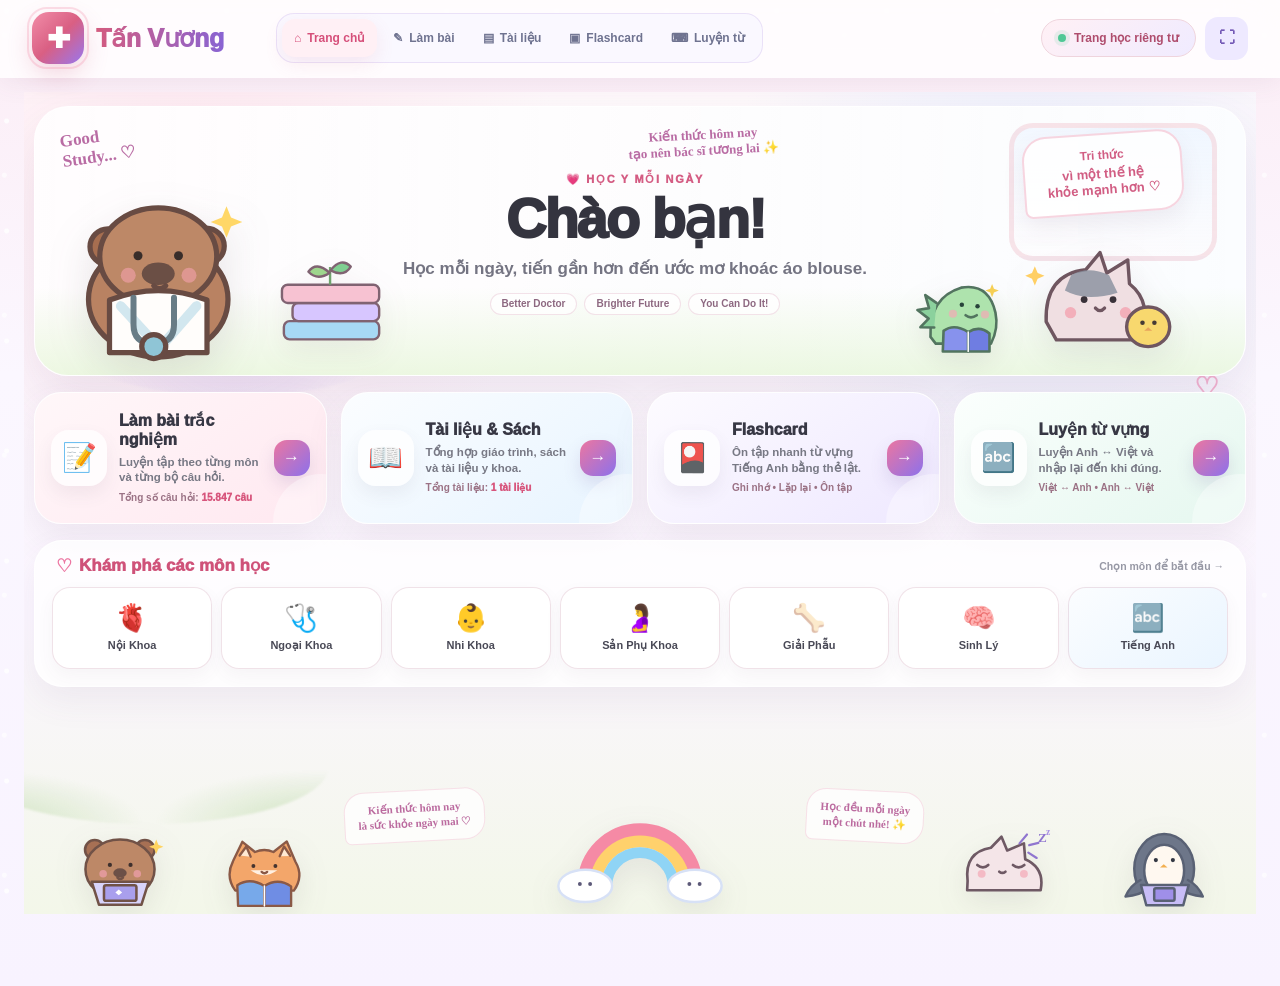
==== commit 9d1ef4e9: "Xong lần 1" ====
--- a/index.html
+++ b/index.html
@@ -20,7 +20,13 @@
 </head>
 
 
-<body>
+<body class="closer-kawaii-theme">
+
+<div class="kawaii-global-scene" aria-hidden="true">
+    <img src="assets/stickers/cloud-smile.svg" class="kg-cloud kg-cloud-1" alt="">
+    <img src="assets/stickers/cloud-smile.svg" class="kg-cloud kg-cloud-2" alt="">
+    <span class="kg-spark kg-s1">✦</span><span class="kg-spark kg-s2">♡</span><span class="kg-spark kg-s3">✧</span>
+</div>
 
 
 <!-- =====================================================
@@ -82,6 +88,14 @@
         </button>
 
 
+        <nav class="kawaii-header-nav" aria-label="Điều hướng nhanh">
+            <button type="button" class="kawaii-nav-btn active" data-kawaii-nav="home">⌂ <span>Trang chủ</span></button>
+            <button type="button" class="kawaii-nav-btn" data-kawaii-nav="exercise">✎ <span>Làm bài</span></button>
+            <button type="button" class="kawaii-nav-btn" data-kawaii-nav="resource">▤ <span>Tài liệu</span></button>
+            <button type="button" class="kawaii-nav-btn" data-kawaii-nav="flashcard">▣ <span>Flashcard</span></button>
+            <button type="button" class="kawaii-nav-btn" data-kawaii-nav="word">⌨ <span>Luyện từ</span></button>
+        </nav>
+
         <div class="header-actions">
 
             <div class="private-badge">
@@ -123,198 +137,120 @@
 
 
 <!-- =====================================================
-     TRANG CHỦ
+     TRANG CHỦ — KAWAII GARDEN V2 FIXED
 ===================================================== -->
 
-<section
-    class="page-section show"
-    id="landingPage"
->
-
-
-    <!-- HERO -->
-
-    <div class="hero-medical">
-
-
-        <div
-            class="hero-stickers"
-            aria-hidden="true"
-        >
-
-            <span class="hero-sticker hs1">🩺</span>
-            <span class="hero-sticker hs2">💊</span>
-            <span class="hero-sticker hs3">🧠</span>
-            <span class="hero-sticker hs4">🫀</span>
-            <span class="hero-sticker hs5">🧬</span>
-            <span class="hero-sticker hs6">🔬</span>
-
-        </div>
-
-
-        <div class="hero-title-wrap">
-
-            <h1 class="hero-main-title">
-
-                <span class="hero-title-line hero-title-dark">
-                    Học Y Khoa
-                </span>
-
-                <span class="hero-title-line hero-title-gradient">
-                    Cùng Tôi
-                </span>
-
-            </h1>
-
-
-            <div class="hero-decor">
-
-                <span>✚</span>
-                <span>✦</span>
-                <span>⚕️</span>
-                <span>✦</span>
-                <span>✚</span>
-
-            </div>
-
-        </div>
-
-
+<section class="page-section show home-v2-page" id="landingPage">
+
+    <div class="home-v2-sky" aria-hidden="true">
+        <span class="home-v2-cloud cloud-a"></span>
+        <span class="home-v2-cloud cloud-b"></span>
+        <span class="home-v2-star star-a">✦</span>
+        <span class="home-v2-star star-b">♡</span>
+        <span class="home-v2-star star-c">✧</span>
     </div>
 
-
-
-    <!-- PORTAL -->
-
-    <div class="portal-grid">
-
-
-        <!-- BÀI TẬP -->
-
-        <button
-            class="portal-card exercise-portal ripple-target"
-            id="exercisePortalBtn"
-            type="button"
-        >
-
-            <div class="portal-color-bar"></div>
-
-            <div class="portal-glow"></div>
-
-
-            <div class="portal-top">
-
-                <div class="portal-icon portal-icon-exercise">
-                    📝
-                </div>
-
-
-                <div class="portal-mini-stickers">
-
-                    <span>🧠</span>
-                    <span>🫀</span>
-                    <span>🩺</span>
-
-                </div>
-
-            </div>
-
-
-            <div class="portal-content">
-
-                <span class="portal-kicker">
-                    LUYỆN TẬP
-                </span>
-
-                <h2>
-                    Bài Tập
-                </h2>
-
-                <p>
-                    Làm bài kiểm tra, đọc câu hỏi,
-                    xem giải thích và luyện lại câu sai.
-                </p>
-
-
-                <span class="portal-enter portal-enter-pink">
-
-                    Bắt đầu
-
-                    <strong>→</strong>
-
-                </span>
-
-            </div>
-
+    <section class="home-hero-v2-fixed" aria-label="Chào mừng">
+        <div class="home-hero-mascots" aria-hidden="true">
+            <img class="hero-capy-fixed" src="assets/stickers/capybara-doctor.svg" alt="">
+            <img class="hero-books-fixed" src="assets/stickers/books-plant.svg" alt="">
+            <img class="hero-cat-fixed" src="assets/stickers/cat-chick.svg" alt="">
+            <img class="hero-dino-fixed" src="assets/stickers/dino-study.svg" alt="">
+        </div>
+
+        <div class="hero-copy-fixed">
+            <div class="hero-kicker-fixed">💗 HỌC Y MỖI NGÀY</div>
+            <h1>Chào bạn!</h1>
+            <p>Học mỗi ngày, tiến gần hơn đến ước mơ khoác áo blouse.</p>
+            <div class="hero-books-labels" aria-hidden="true">
+                <span>Better Doctor</span>
+                <span>Brighter Future</span>
+                <span>You Can Do It!</span>
+            </div>
+        </div>
+
+        <div class="hero-quote-fixed" aria-hidden="true">
+            <span>Tri thức</span>
+            <strong>vì một thế hệ<br>khỏe mạnh hơn ♡</strong>
+        </div>
+
+        <div class="hero-doodle-left" aria-hidden="true">Good<br>Study... ♡</div>
+        <div class="hero-doodle-right" aria-hidden="true">Kiến thức hôm nay<br>tạo nên bác sĩ tương lai ✨</div>
+    </section>
+
+    <section class="home-actions-v2" aria-label="Chức năng chính">
+        <button class="home-action-card action-pink ripple-target" id="exercisePortalBtn" type="button">
+            <span class="home-action-icon">📝</span>
+            <span class="home-action-text">
+                <strong>Làm bài trắc nghiệm</strong>
+                <small>Luyện tập theo từng môn và từng bộ câu hỏi.</small>
+                <em>Tổng số câu hỏi: <b id="homeQuestionTotal">Đang tải...</b></em>
+            </span>
+            <span class="home-action-arrow">→</span>
         </button>
 
-
-
-        <!-- TÀI LIỆU -->
-
-        <button
-            class="portal-card resource-portal ripple-target"
-            id="resourcePortalBtn"
-            type="button"
-        >
-
-            <div class="portal-color-bar"></div>
-
-            <div class="portal-glow"></div>
-
-
-            <div class="portal-top">
-
-                <div class="portal-icon portal-icon-resource">
-                    📚
-                </div>
-
-
-                <div class="portal-mini-stickers">
-
-                    <span>📘</span>
-                    <span>📖</span>
-                    <span>🖥️</span>
-
-                </div>
-
-            </div>
-
-
-            <div class="portal-content">
-
-                <span class="portal-kicker purple-text">
-                    THƯ VIỆN
-                </span>
-
-                <h2>
-                    Tài Liệu
-                </h2>
-
-                <p>
-                    Đọc sách và slide lưu trên Google Drive
-                    ngay trong website.
-                </p>
-
-
-                <span class="portal-enter portal-enter-purple">
-
-                    Mở thư viện
-
-                    <strong>→</strong>
-
-                </span>
-
-            </div>
-
+        <button class="home-action-card action-blue ripple-target" id="resourcePortalBtn" type="button">
+            <span class="home-action-icon">📖</span>
+            <span class="home-action-text">
+                <strong>Tài liệu &amp; Sách</strong>
+                <small>Tổng hợp giáo trình, sách và tài liệu y khoa.</small>
+                <em>Tổng tài liệu: <b id="homeResourceTotal">Đang tải...</b></em>
+            </span>
+            <span class="home-action-arrow">→</span>
         </button>
 
-
+        <button class="home-action-card action-purple ripple-target" id="homeFlashcardBtn" type="button">
+            <span class="home-action-icon">🎴</span>
+            <span class="home-action-text">
+                <strong>Flashcard</strong>
+                <small>Ôn tập nhanh từ vựng Tiếng Anh bằng thẻ lật.</small>
+                <em>Ghi nhớ • Lặp lại • Ôn tập</em>
+            </span>
+            <span class="home-action-arrow">→</span>
+        </button>
+
+        <button class="home-action-card action-mint ripple-target" id="homeWordPracticeBtn" type="button">
+            <span class="home-action-icon">🔤</span>
+            <span class="home-action-text">
+                <strong>Luyện từ vựng</strong>
+                <small>Luyện Anh ↔ Việt và nhập lại đến khi đúng.</small>
+                <em>Việt ↔ Anh • Anh ↔ Việt</em>
+            </span>
+            <span class="home-action-arrow">→</span>
+        </button>
+    </section>
+
+    <section class="home-subjects-v2" aria-label="Khám phá các môn học">
+        <div class="home-subjects-head">
+            <div>
+                <span>♡</span>
+                <strong>Khám phá các môn học</strong>
+            </div>
+            <small>Chọn môn để bắt đầu →</small>
+        </div>
+
+        <div class="home-subjects-row">
+            <button class="home-subject-tile" type="button" data-home-subject="Nội Khoa"><span>🫀</span><b>Nội Khoa</b></button>
+            <button class="home-subject-tile" type="button" data-home-subject="Ngoại Khoa"><span>🩺</span><b>Ngoại Khoa</b></button>
+            <button class="home-subject-tile" type="button" data-home-subject="Nhi Khoa"><span>👶</span><b>Nhi Khoa</b></button>
+            <button class="home-subject-tile" type="button" data-home-subject="Sản Phụ Khoa"><span>🤰</span><b>Sản Phụ Khoa</b></button>
+            <button class="home-subject-tile" type="button" data-home-subject="Giải Phẫu"><span>🦴</span><b>Giải Phẫu</b></button>
+            <button class="home-subject-tile" type="button" data-home-subject="Sinh Lý"><span>🧠</span><b>Sinh Lý</b></button>
+            <button class="home-subject-tile subject-en" type="button" data-home-subject="Tiếng Anh"><span>🔤</span><b>Tiếng Anh</b></button>
+        </div>
+    </section>
+
+    <div class="home-bottom-garden" aria-hidden="true">
+        <img class="garden-capy" src="assets/stickers/capy-laptop.svg" alt="">
+        <img class="garden-fox" src="assets/stickers/fox-book.svg" alt="">
+        <img class="garden-rainbow" src="assets/stickers/rainbow-cloud.svg" alt="">
+        <img class="garden-sleep" src="assets/stickers/sleep-cat.svg" alt="">
+        <img class="garden-penguin" src="assets/stickers/penguin-laptop.svg" alt="">
+        <span class="garden-message msg-left">Kiến thức hôm nay<br>là sức khỏe ngày mai ♡</span>
+        <span class="garden-message msg-right">Học đều mỗi ngày<br>một chút nhé! ✨</span>
     </div>
 
-
 </section>
-
 
 
 <!-- =====================================================
@@ -325,6 +261,15 @@
     class="page-section"
     id="exerciseHub"
 >
+    <div class="kawaii-page-decor exercise-page-decor" aria-hidden="true">
+        <img src="assets/stickers/capybara-doctor.svg" class="decor-capy" alt="">
+        <img src="assets/stickers/dino-study.svg" class="decor-dino" alt="">
+        <img src="assets/stickers/bunny-heart.svg" class="decor-bunny" alt="">
+        <img src="assets/stickers/rainbow-cloud.svg" class="decor-rainbow" alt="">
+    </div>
+    <div class="kawaii-floating-notes" aria-hidden="true">
+        <div class="kawaii-paper-note exercise-note-right"><img src="assets/stickers/paper-note.svg" alt=""><span>Kiến thức là hành trang cả đời! ♡</span></div>
+    </div>
 
 
     <div class="section-navigation glass-card">
@@ -928,6 +873,48 @@
             </button>
 
 
+            <!-- LUYỆN TỪ -->
+
+            <button
+                class="mode-card word-practice-mode ripple-target"
+                id="wordPracticeModeBtn"
+                type="button"
+            >
+
+                <span class="mode-sticker word-practice-mode-sticker">
+                    ✨
+                </span>
+
+
+                <div class="mode-icon word-practice-mode-icon">
+                    ⌨️
+                </div>
+
+
+                <div class="mode-content">
+
+                    <span>
+                        ENGLISH
+                    </span>
+
+                    <h3>
+                        Luyện từ
+                    </h3>
+
+                    <p>
+                        Điền Anh ↔ Việt, sai nhập lại đến khi đúng.
+                    </p>
+
+                </div>
+
+
+                <div class="mode-arrow word-practice-arrow">
+                    →
+                </div>
+
+            </button>
+
+
         </div>
 
 
@@ -1243,6 +1230,14 @@
     class="page-section"
     id="quizPage"
 >
+    <div class="kawaii-page-decor quiz-page-decor" aria-hidden="true">
+        <img src="assets/stickers/bear-study-desk.svg" class="quiz-decor-study" alt="">
+        <img src="assets/stickers/bunny-heart.svg" class="quiz-decor-bunny" alt="">
+        <img src="assets/stickers/cloud-smile.svg" class="quiz-decor-cloud" alt="">
+    </div>
+    <div class="kawaii-floating-notes" aria-hidden="true">
+        <div class="kawaii-paper-note quiz-note-left"><img src="assets/stickers/paper-note.svg" alt=""><span>Mỗi câu hỏi là một bước tiến ♡</span></div>
+    </div>
 
 
     <div class="quiz-header glass-card">
@@ -2144,6 +2139,301 @@
 
     </div>
 
+
+</section>
+
+
+
+<!-- =====================================================
+     LUYỆN TỪ TIẾNG ANH
+===================================================== -->
+
+<section
+    class="page-section"
+    id="wordPracticePage"
+>
+
+    <div class="word-practice-page-bg">
+
+        <span class="word-decor wd1" aria-hidden="true">A</span>
+        <span class="word-decor wd2" aria-hidden="true">あ</span>
+        <span class="word-decor wd3" aria-hidden="true">💬</span>
+        <span class="word-decor wd4" aria-hidden="true">✍️</span>
+        <span class="word-decor wd5" aria-hidden="true">✨</span>
+
+
+        <div class="word-practice-header word-glass">
+
+            <button
+                class="word-header-btn ripple-target"
+                id="backFromWordPracticeBtn"
+                type="button"
+            >
+                ← Tiếng Anh
+            </button>
+
+
+            <div class="word-header-center">
+
+                <span>🧩</span>
+
+                <div>
+                    <small>VOCABULARY TRAINER</small>
+                    <strong>Luyện từ</strong>
+                </div>
+
+            </div>
+
+
+            <button
+                class="word-header-btn word-home-btn ripple-target"
+                id="wordPracticeHomeBtn"
+                type="button"
+                title="Trang chủ"
+            >
+                🏠
+            </button>
+
+        </div>
+
+
+        <div class="word-practice-dashboard">
+
+            <div class="word-practice-intro word-glass">
+
+                <div class="word-intro-icon">
+                    🔤
+                </div>
+
+                <div>
+                    <small>LUYỆN PHẢN XẠ TỪ VỰNG</small>
+                    <h2>Anh ↔ Việt</h2>
+                    <p>Trả lời đúng mới được chuyển sang từ tiếp theo.</p>
+                </div>
+
+            </div>
+
+
+            <div class="word-practice-stats">
+
+                <div>
+                    <small>ĐÚNG</small>
+                    <strong id="wordPracticeCorrectCount">0</strong>
+                </div>
+
+                <div>
+                    <small>SAI</small>
+                    <strong id="wordPracticeWrongCount">0</strong>
+                </div>
+
+                <div>
+                    <small>CHÍNH XÁC</small>
+                    <strong id="wordPracticeAccuracy">100%</strong>
+                </div>
+
+            </div>
+
+        </div>
+
+
+        <div class="word-direction-panel word-glass">
+
+            <div class="word-direction-copy">
+                <span>🎯</span>
+                <div>
+                    <strong>Chọn chiều luyện</strong>
+                    <small>Có thể đổi bất cứ lúc nào</small>
+                </div>
+            </div>
+
+
+            <div class="word-direction-buttons">
+
+                <button
+                    class="word-direction-btn ripple-target"
+                    data-word-direction="en-vi"
+                    type="button"
+                >
+                    🇬🇧 Anh → Việt
+                </button>
+
+                <button
+                    class="word-direction-btn ripple-target"
+                    data-word-direction="vi-en"
+                    type="button"
+                >
+                    🇻🇳 Việt → Anh
+                </button>
+
+                <button
+                    class="word-direction-btn active ripple-target"
+                    data-word-direction="mixed"
+                    type="button"
+                >
+                    🔀 Trộn 2 chiều
+                </button>
+
+            </div>
+
+        </div>
+
+
+        <div class="word-progress-section">
+
+            <div class="word-progress-info">
+                <strong id="wordPracticePosition">Từ 0 / 0</strong>
+                <button
+                    class="word-shuffle-btn ripple-target"
+                    id="wordPracticeShuffleBtn"
+                    type="button"
+                >
+                    🔀 Đổi thứ tự
+                </button>
+            </div>
+
+            <div class="word-progress-track">
+                <div
+                    class="word-progress-value"
+                    id="wordPracticeProgressValue"
+                ></div>
+            </div>
+
+        </div>
+
+
+        <div
+            class="word-practice-card"
+            id="wordPracticeCard"
+        >
+
+            <span class="word-card-spark ws1" aria-hidden="true">✦</span>
+            <span class="word-card-spark ws2" aria-hidden="true">✧</span>
+            <span class="word-card-spark ws3" aria-hidden="true">✦</span>
+
+
+            <div class="word-question-area">
+
+                <span
+                    class="word-question-label"
+                    id="wordPracticeQuestionLabel"
+                >
+                    ENGLISH → VIETNAMESE
+                </span>
+
+                <div class="word-question-icon">
+                    💭
+                </div>
+
+                <h2 id="wordPracticePrompt">
+                    Chưa có từ vựng
+                </h2>
+
+                <p
+                    class="word-direction-label"
+                    id="wordPracticeDirectionLabel"
+                >
+                    Hãy nhập nghĩa tiếng Việt
+                </p>
+
+                <p
+                    class="word-pronunciation"
+                    id="wordPracticePronunciation"
+                ></p>
+
+                <div
+                    class="word-example"
+                    id="wordPracticeExample"
+                ></div>
+
+            </div>
+
+
+            <form
+                class="word-answer-form"
+                id="wordPracticeForm"
+                autocomplete="off"
+            >
+
+                <label
+                    class="word-input-label"
+                    id="wordPracticeInputLabel"
+                    for="wordPracticeInput"
+                >
+                    Nghĩa tiếng Việt của bạn
+                </label>
+
+                <div class="word-input-wrap">
+
+                    <span class="word-input-icon">✍️</span>
+
+                    <input
+                        id="wordPracticeInput"
+                        type="text"
+                        autocomplete="off"
+                        autocapitalize="off"
+                        spellcheck="false"
+                        placeholder="Nhập đáp án tại đây..."
+                    >
+
+                    <span class="word-input-status" aria-hidden="true"></span>
+
+                </div>
+
+
+                <div
+                    class="word-practice-feedback"
+                    id="wordPracticeFeedback"
+                    aria-live="polite"
+                >
+                    Nhập đáp án rồi nhấn Enter hoặc nút Kiểm tra.
+                </div>
+
+
+                <div
+                    class="word-hint-box"
+                    id="wordPracticeHintBox"
+                    aria-live="polite"
+                ></div>
+
+
+                <div class="word-action-grid">
+
+                    <button
+                        class="word-action-btn hint-word-btn ripple-target"
+                        id="wordPracticeHintBtn"
+                        type="button"
+                    >
+                        💡 Gợi ý
+                    </button>
+
+                    <button
+                        class="word-action-btn answer-word-btn ripple-target"
+                        id="wordPracticeAnswerBtn"
+                        type="button"
+                    >
+                        👀 Hiện đáp án
+                    </button>
+
+                    <button
+                        class="word-action-btn check-word-btn ripple-target"
+                        type="submit"
+                    >
+                        ✓ Kiểm tra
+                    </button>
+
+                </div>
+
+            </form>
+
+        </div>
+
+
+        <div class="word-rule-note word-glass">
+            <span>🌈</span>
+            <p><strong>Luật luyện:</strong> Sai sẽ sáng đỏ và giữ nguyên từ. Đúng sẽ sáng xanh rồi tự chuyển sang từ kế tiếp.</p>
+        </div>
+
+    </div>
 
 </section>
 
--- a/style.css
+++ b/style.css
@@ -57,6 +57,8 @@
 body {
 
     min-height: 100vh;
+
+    font-weight: 550;
 
     overflow-x: hidden;
 
@@ -298,7 +300,7 @@
     box-shadow:
         0 11px 28px rgba(120,60,90,.09);
 
-    font-size: 25px;
+    font-size: 27px;
 
     opacity: .62;
 }
@@ -526,7 +528,7 @@
 
     z-index: 2;
 
-    font-size: 22px;
+    font-size: 24px;
 
     font-weight: 900;
 }
@@ -581,7 +583,7 @@
 
 .brand-name {
 
-    font-size: 21px;
+    font-size: 23px;
 
     font-weight: 950;
 
@@ -636,7 +638,7 @@
     border:
         1px solid #efd4dd;
 
-    font-size: 10px;
+    font-size: 11px;
 
     font-weight: 850;
 }
@@ -979,7 +981,7 @@
     box-shadow:
         0 11px 27px rgba(120,60,90,.09);
 
-    font-size: 23px;
+    font-size: 25px;
 
     animation:
         stickerFloat 6s ease-in-out infinite;
@@ -1261,7 +1263,7 @@
 
     color: white;
 
-    font-size: 35px;
+    font-size: 37px;
 
     animation:
         iconFloat 4s ease-in-out infinite;
@@ -1371,7 +1373,7 @@
     color:
         var(--pink-dark);
 
-    font-size: 8px;
+    font-size: 9px;
 
     font-weight: 900;
 
@@ -1389,7 +1391,7 @@
 
     margin-top: 4px;
 
-    font-size: 27px;
+    font-size: 29px;
 
     line-height: 1.2;
 }
@@ -1420,7 +1422,7 @@
     color:
         var(--gray);
 
-    font-size: 10px;
+    font-size: 11px;
 
     line-height: 1.55;
 }
@@ -1441,7 +1443,7 @@
 
     border-radius: 999px;
 
-    font-size: 9px;
+    font-size: 10px;
 
     font-weight: 850;
 }
@@ -1449,7 +1451,7 @@
 
 .portal-enter strong {
 
-    font-size: 15px;
+    font-size: 16px;
 
     transition: .25s;
 }
@@ -1533,7 +1535,7 @@
     background:
         var(--pink-soft);
 
-    font-size: 9px;
+    font-size: 10px;
 
     font-weight: 850;
 
@@ -1578,7 +1580,7 @@
             #eee9ff
         );
 
-    font-size: 20px;
+    font-size: 21px;
 }
 
 
@@ -1589,7 +1591,7 @@
     color:
         var(--gray-light);
 
-    font-size: 7px;
+    font-size: 8px;
 
     font-weight: 900;
 
@@ -1603,7 +1605,7 @@
 
     margin-top: 2px;
 
-    font-size: 16px;
+    font-size: 17px;
 }
 
 
@@ -1716,7 +1718,7 @@
 
     line-height: 1.25;
 
-    font-size: 30px;
+    font-size: 32px;
 
     transition: .25s;
 }
@@ -1737,7 +1739,7 @@
 
     margin-top: 6px;
 
-    font-size: 12px;
+    font-size: 13px;
 
     font-weight: 900;
 }
@@ -1760,7 +1762,7 @@
     background:
         var(--pink-soft);
 
-    font-size: 8px;
+    font-size: 9px;
 
     font-weight: 800;
 }
@@ -1892,7 +1894,7 @@
     box-shadow:
         0 6px 14px rgba(80,155,240,.18);
 
-    font-size: 6px;
+    font-size: 7px;
 
     font-weight: 900;
 
@@ -1998,7 +2000,7 @@
     color:
         var(--gray-light);
 
-    font-size: 7px;
+    font-size: 8px;
 
     font-weight: 900;
 
@@ -2013,7 +2015,7 @@
     color:
         #cc5679;
 
-    font-size: 18px;
+    font-size: 19px;
 }
 
 
@@ -2030,7 +2032,7 @@
     background:
         var(--mint-soft);
 
-    font-size: 8px;
+    font-size: 9px;
 
     font-weight: 850;
 }
@@ -2091,7 +2093,7 @@
             #eee8ff
         );
 
-    font-size: 19px;
+    font-size: 20px;
 }
 
 
@@ -2110,7 +2112,7 @@
 
     display: block;
 
-    font-size: 13px;
+    font-size: 14px;
 }
 
 
@@ -2123,7 +2125,7 @@
     color:
         var(--gray-light);
 
-    font-size: 8px;
+    font-size: 9px;
 }
 
 
@@ -2188,7 +2190,7 @@
 
 .choice-btn strong {
 
-    font-size: 17px;
+    font-size: 18px;
 }
 
 
@@ -2196,7 +2198,7 @@
 
     margin-top: 2px;
 
-    font-size: 7px;
+    font-size: 8px;
 
     font-weight: 800;
 }
@@ -2245,7 +2247,7 @@
     background:
         white;
 
-    font-size: 8px;
+    font-size: 9px;
 }
 
 
@@ -2273,7 +2275,7 @@
 .mode-grid.english-mode-grid {
 
     grid-template-columns:
-        repeat(3,1fr);
+        repeat(2,1fr);
 }
 
 
@@ -2355,7 +2357,7 @@
     background:
         #ffe5ed;
 
-    font-size: 26px;
+    font-size: 28px;
 }
 
 
@@ -2372,7 +2374,7 @@
     color:
         #c95577;
 
-    font-size: 7px;
+    font-size: 8px;
 
     font-weight: 900;
 
@@ -2393,7 +2395,7 @@
     margin:
         4px 0 5px;
 
-    font-size: 16px;
+    font-size: 17px;
 }
 
 
@@ -2402,7 +2404,7 @@
     color:
         var(--gray);
 
-    font-size: 9px;
+    font-size: 10px;
 
     line-height: 1.4;
 }
@@ -2439,7 +2441,7 @@
 
     line-height: 1.2;
 
-    font-size: 25px;
+    font-size: 27px;
 
     opacity: .16;
 
@@ -2516,6 +2518,103 @@
 }
 
 
+/* WORD PRACTICE MODE */
+
+.word-practice-mode {
+
+    display: none;
+
+    border-color: #c7eadf;
+
+    background:
+        linear-gradient(
+            135deg,
+            #fbfffd,
+            #e9fbf4,
+            #eef7ff
+        );
+
+    box-shadow:
+        0 12px 30px rgba(55,174,140,.10);
+}
+
+
+.word-practice-mode.show {
+    display: grid;
+}
+
+
+.word-practice-mode-icon {
+
+    color: white;
+
+    background:
+        linear-gradient(
+            135deg,
+            var(--mint),
+            var(--cyan),
+            var(--blue)
+        );
+
+    box-shadow:
+        0 9px 20px rgba(58,177,155,.22);
+
+    animation:
+        wordModePulse 3.2s ease-in-out infinite;
+}
+
+
+.word-practice-mode
+.mode-content span {
+
+    color: #279676;
+}
+
+
+.word-practice-arrow {
+
+    background:
+        linear-gradient(
+            135deg,
+            var(--mint),
+            var(--blue)
+        );
+}
+
+
+.word-practice-mode-sticker {
+
+    opacity: .34;
+
+    animation:
+        wordModeSpark 2.4s ease-in-out infinite;
+}
+
+
+@keyframes wordModePulse {
+
+    50% {
+        transform:
+            translateY(-3px)
+            rotate(4deg)
+            scale(1.06);
+    }
+
+}
+
+
+@keyframes wordModeSpark {
+
+    50% {
+        transform:
+            rotate(18deg)
+            scale(1.18);
+        opacity: .58;
+    }
+
+}
+
+
 
 /* =========================================================
    LIBRARY
@@ -2564,7 +2663,7 @@
             #e7faff
         );
 
-    font-size: 29px;
+    font-size: 31px;
 
     animation:
         iconFloat 4s ease-in-out infinite;
@@ -2576,7 +2675,7 @@
     color:
         #7456b5;
 
-    font-size: 7px;
+    font-size: 8px;
 
     font-weight: 900;
 
@@ -2588,7 +2687,7 @@
 
     margin-top: 3px;
 
-    font-size: 19px;
+    font-size: 20px;
 }
 
 
@@ -2599,7 +2698,7 @@
     color:
         var(--gray);
 
-    font-size: 9px;
+    font-size: 10px;
 
     line-height: 1.5;
 }
@@ -2627,7 +2726,7 @@
     border:
         1px solid #c7e9d8;
 
-    font-size: 8px;
+    font-size: 9px;
 
     font-weight: 850;
 }
@@ -2740,7 +2839,7 @@
 
     color: white;
 
-    font-size: 35px;
+    font-size: 37px;
 
     animation:
         iconFloat 4s ease-in-out infinite;
@@ -2788,7 +2887,7 @@
     color:
         #459db2;
 
-    font-size: 7px;
+    font-size: 8px;
 
     font-weight: 900;
 
@@ -2808,7 +2907,7 @@
 
     margin-top: 4px;
 
-    font-size: 22px;
+    font-size: 24px;
 }
 
 
@@ -2819,7 +2918,7 @@
     color:
         var(--gray);
 
-    font-size: 10px;
+    font-size: 11px;
 }
 
 
@@ -2848,7 +2947,7 @@
     background:
         rgba(255,255,255,.72);
 
-    font-size: 8px;
+    font-size: 9px;
 
     font-weight: 850;
 }
@@ -2938,7 +3037,7 @@
     color:
         var(--gray);
 
-    font-size: 8px;
+    font-size: 9px;
 
     font-weight: 850;
 }
@@ -2958,7 +3057,7 @@
     background:
         transparent;
 
-    font-size: 11px;
+    font-size: 12px;
 }
 
 
@@ -2975,7 +3074,7 @@
     background:
         var(--purple-soft);
 
-    font-size: 8px;
+    font-size: 9px;
 
     font-weight: 850;
 }
@@ -3217,7 +3316,7 @@
 
 .default-cover-icon {
 
-    font-size: 28px;
+    font-size: 30px;
 
     line-height: 1.2;
 }
@@ -3228,7 +3327,7 @@
     color:
         #8b486b;
 
-    font-size: 10px;
+    font-size: 11px;
 
     line-height: 1.3;
 
@@ -3241,7 +3340,7 @@
     color:
         #8266c0;
 
-    font-size: 18px;
+    font-size: 19px;
 
     line-height: 1.2;
 }
@@ -3270,7 +3369,7 @@
     color:
         #a2a3ad;
 
-    font-size: 7px;
+    font-size: 8px;
 
     font-weight: 900;
 
@@ -3366,7 +3465,7 @@
 
     text-decoration: none;
 
-    font-size: 9px;
+    font-size: 10px;
 
     font-weight: 900;
 
@@ -3442,7 +3541,7 @@
 
     display: block;
 
-    font-size: 45px;
+    font-size: 48px;
 }
 
 
@@ -3494,7 +3593,7 @@
     background:
         var(--pink-soft);
 
-    font-size: 8px;
+    font-size: 9px;
 
     font-weight: 850;
 }
@@ -3578,7 +3677,7 @@
     color:
         #795bb9;
 
-    font-size: 7px;
+    font-size: 8px;
 
     font-weight: 900;
 
@@ -3614,7 +3713,7 @@
 
     margin-top: 5px;
 
-    font-size: 19px;
+    font-size: 20px;
 }
 
 
@@ -3625,7 +3724,7 @@
     color:
         var(--gray-light);
 
-    font-size: 9px;
+    font-size: 10px;
 }
 
 
@@ -3652,7 +3751,7 @@
     background:
         var(--pink-soft);
 
-    font-size: 12px;
+    font-size: 13px;
 
     font-weight: 900;
 }
@@ -3710,7 +3809,7 @@
     color:
         var(--gray);
 
-    font-size: 9px;
+    font-size: 10px;
 
     font-weight: 800;
 }
@@ -3771,7 +3870,7 @@
     color:
         var(--gray-light);
 
-    font-size: 8px;
+    font-size: 9px;
 }
 
 
@@ -3798,7 +3897,7 @@
     background:
         var(--pink-soft);
 
-    font-size: 8px;
+    font-size: 9px;
 
     font-weight: 900;
 }
@@ -3822,7 +3921,7 @@
     background:
         white;
 
-    font-size: 8px;
+    font-size: 9px;
 
     font-weight: 850;
 }
@@ -3929,7 +4028,7 @@
     background:
         #f5f1f3;
 
-    font-size: 11px;
+    font-size: 12px;
 
     font-weight: 900;
 }
@@ -4086,7 +4185,7 @@
     color:
         #7255b3;
 
-    font-size: 7px;
+    font-size: 8px;
 
     font-weight: 900;
 }
@@ -4101,7 +4200,7 @@
     color:
         #2e795a;
 
-    font-size: 10px;
+    font-size: 11px;
 }
 
 
@@ -4110,7 +4209,7 @@
     color:
         #63646e;
 
-    font-size: 10px;
+    font-size: 11px;
 
     line-height: 1.6;
 }
@@ -4142,7 +4241,7 @@
     border:
         1px solid #eee4e8;
 
-    font-size: 9px;
+    font-size: 10px;
 
     line-height: 1.5;
 }
@@ -4179,7 +4278,7 @@
 
     cursor: pointer;
 
-    font-size: 9px;
+    font-size: 10px;
 
     font-weight: 850;
 }
@@ -4231,7 +4330,7 @@
 
     margin-bottom: 10px;
 
-    font-size: 10px;
+    font-size: 11px;
 }
 
 
@@ -4269,7 +4368,7 @@
     background:
         white;
 
-    font-size: 9px;
+    font-size: 10px;
 
     font-weight: 850;
 
@@ -4366,7 +4465,7 @@
     color:
         #888a94;
 
-    font-size: 7px;
+    font-size: 8px;
 }
 
 
@@ -4428,7 +4527,7 @@
 
     cursor: pointer;
 
-    font-size: 8px;
+    font-size: 9px;
 
     font-weight: 850;
 
@@ -4540,7 +4639,7 @@
     color:
         #9799a2;
 
-    font-size: 7px;
+    font-size: 8px;
 
     font-weight: 900;
 
@@ -4595,7 +4694,7 @@
     color:
         #d15a7c;
 
-    font-size: 22px;
+    font-size: 24px;
 }
 
 
@@ -4604,7 +4703,7 @@
     color:
         var(--gray-light);
 
-    font-size: 8px;
+    font-size: 9px;
 }
 
 
@@ -4612,7 +4711,7 @@
 
     display: block;
 
-    font-size: 9px;
+    font-size: 10px;
 }
 
 
@@ -4627,7 +4726,7 @@
 
     border-radius: 999px;
 
-    font-size: 7px;
+    font-size: 8px;
 
     font-weight: 900;
 }
@@ -4663,7 +4762,7 @@
 
 
 .score-stats span {
-    font-size: 7px;
+    font-size: 8px;
 }
 
 
@@ -4704,7 +4803,7 @@
     color:
         var(--gray-light);
 
-    font-size: 7px;
+    font-size: 8px;
 }
 
 
@@ -4730,7 +4829,7 @@
 
     margin-bottom: 8px;
 
-    font-size: 9px;
+    font-size: 10px;
 }
 
 
@@ -4762,7 +4861,7 @@
     background:
         #f5f1f3;
 
-    font-size: 7px;
+    font-size: 8px;
 
     font-weight: 850;
 }
@@ -4806,7 +4905,7 @@
     color:
         #7356b5;
 
-    font-size: 7px;
+    font-size: 8px;
 
     font-weight: 900;
 }
@@ -4819,7 +4918,7 @@
     color:
         #cc5678;
 
-    font-size: 19px;
+    font-size: 20px;
 }
 
 
@@ -4877,7 +4976,7 @@
     background:
         var(--purple-soft);
 
-    font-size: 8px;
+    font-size: 9px;
 }
 
 
@@ -4917,7 +5016,7 @@
     color:
         #c65375;
 
-    font-size: 8px;
+    font-size: 9px;
 
     font-weight: 900;
 }
@@ -4930,7 +5029,7 @@
     color:
         #41424c;
 
-    font-size: 13px;
+    font-size: 14px;
 
     font-weight: 750;
 
@@ -4957,7 +5056,7 @@
     border:
         1px solid #eee7ea;
 
-    font-size: 10px;
+    font-size: 11px;
 
     line-height: 1.5;
 }
@@ -4985,7 +5084,7 @@
     border-top:
         1px dashed rgba(70,130,100,.18);
 
-    font-size: 8px;
+    font-size: 9px;
 }
 
 
@@ -5010,7 +5109,7 @@
     border-left:
         4px solid var(--purple);
 
-    font-size: 9px;
+    font-size: 10px;
 
     line-height: 1.55;
 }
@@ -5052,7 +5151,7 @@
     color:
         var(--gray-light);
 
-    font-size: 6px;
+    font-size: 7px;
 }
 
 
@@ -5072,29 +5171,1383 @@
     background:
         var(--pink-soft);
 
+    font-size: 9px;
+
+    font-weight: 850;
+}
+
+
+.pagination-btn:last-child {
+
+    color:
+        #7055b3;
+
+    background:
+        var(--purple-soft);
+}
+
+
+.pagination-btn:disabled {
+
+    opacity: .35;
+
+    cursor: not-allowed;
+}
+
+
+
+/* =========================================================
+   WORD PRACTICE - LUYỆN TỪ
+========================================================= */
+
+.word-practice-page-bg {
+
+    position: relative;
+
+    width: 100%;
+
+    min-height: 760px;
+
+    padding:
+        4px 0 40px;
+
+    overflow: visible;
+}
+
+
+.word-glass {
+
+    background:
+        rgba(250,255,253,.88);
+
+    backdrop-filter:
+        blur(22px);
+
+    -webkit-backdrop-filter:
+        blur(22px);
+
+    border:
+        1px solid rgba(189,235,222,.9);
+
+    box-shadow:
+        0 16px 46px rgba(54,154,126,.10);
+}
+
+
+.word-decor {
+
+    position: absolute;
+
+    z-index: -1;
+
+    min-width: 48px;
+    min-height: 48px;
+
+    padding: 8px;
+
+    display: grid;
+
+    place-items: center;
+
+    border-radius: 16px;
+
+    color: #248b70;
+
+    background:
+        rgba(235,255,248,.82);
+
+    border:
+        1px solid rgba(197,239,226,.9);
+
+    box-shadow:
+        0 12px 28px rgba(39,145,117,.08);
+
+    font-weight: 950;
+
+    animation:
+        wordDecorFloat 5.6s ease-in-out infinite;
+}
+
+
+.wd1 { left: 2%; top: 19%; }
+.wd2 { right: 3%; top: 28%; animation-delay: .7s; }
+.wd3 { left: 3%; top: 55%; animation-delay: 1.4s; }
+.wd4 { right: 4%; top: 67%; animation-delay: 2.1s; }
+.wd5 { right: 10%; bottom: 2%; animation-delay: 2.8s; }
+
+
+@keyframes wordDecorFloat {
+
+    50% {
+        transform:
+            translateY(-13px)
+            rotate(7deg)
+            scale(1.05);
+    }
+
+}
+
+
+.word-practice-header {
+
+    padding:
+        11px 14px;
+
+    border-radius: 20px;
+
+    display: grid;
+
+    grid-template-columns:
+        1fr auto 1fr;
+
+    align-items: center;
+}
+
+
+.word-header-btn {
+
+    justify-self: start;
+
+    padding:
+        8px 11px;
+
+    border: 0;
+
+    border-radius: 10px;
+
+    cursor: pointer;
+
+    color: #278b71;
+
+    background: var(--mint-soft);
+
+    font-size: 9px;
+
+    font-weight: 850;
+
+    transition: .2s;
+}
+
+
+.word-header-btn:hover {
+
+    transform:
+        translateY(-2px);
+}
+
+
+.word-home-btn {
+
+    justify-self: end;
+
+    width: 38px;
+    height: 38px;
+
+    padding: 0;
+}
+
+
+.word-header-center {
+
+    display: flex;
+
+    align-items: center;
+
+    gap: 8px;
+}
+
+
+.word-header-center > span {
+
+    width: 42px;
+    height: 42px;
+
+    display: grid;
+
+    place-items: center;
+
+    border-radius: 13px;
+
+    background:
+        linear-gradient(
+            135deg,
+            #dcfff2,
+            #e5f7ff,
+            #f0eaff
+        );
+
+    font-size: 21px;
+
+    animation:
+        wordHeaderIcon 3.7s ease-in-out infinite;
+}
+
+
+@keyframes wordHeaderIcon {
+
+    50% {
+        transform:
+            rotate(7deg)
+            translateY(-3px);
+    }
+
+}
+
+
+.word-header-center small {
+
+    display: block;
+
+    color: #4a9a84;
+
+    font-size: 7px;
+
+    font-weight: 900;
+
+    letter-spacing: .9px;
+}
+
+
+.word-header-center strong {
+
+    display: block;
+
+    margin-top: 2px;
+}
+
+
+.word-practice-dashboard {
+
+    width:
+        min(1000px,100%);
+
+    margin:
+        16px auto 0;
+
+    display: grid;
+
+    grid-template-columns:
+        1.5fr 1fr;
+
+    gap: 12px;
+}
+
+
+.word-practice-intro {
+
+    min-height: 100px;
+
+    padding: 18px;
+
+    border-radius: 22px;
+
+    display: flex;
+
+    align-items: center;
+
+    gap: 14px;
+}
+
+
+.word-intro-icon {
+
+    width: 62px;
+    height: 62px;
+
+    flex: 0 0 62px;
+
+    display: grid;
+
+    place-items: center;
+
+    border-radius: 20px;
+
+    color: white;
+
+    background:
+        linear-gradient(
+            135deg,
+            var(--mint),
+            var(--cyan),
+            var(--purple)
+        );
+
+    box-shadow:
+        0 13px 28px rgba(66,178,151,.20);
+
+    font-size: 30px;
+
+    animation:
+        wordIntroFloat 4s ease-in-out infinite;
+}
+
+
+@keyframes wordIntroFloat {
+
+    50% {
+        transform:
+            translateY(-5px)
+            rotate(-5deg);
+    }
+
+}
+
+
+.word-practice-intro small {
+
+    color: #38977c;
+
     font-size: 8px;
 
+    font-weight: 950;
+
+    letter-spacing: 1px;
+}
+
+
+.word-practice-intro h2 {
+
+    margin:
+        3px 0 4px;
+
+    font-size: 23px;
+}
+
+
+.word-practice-intro p {
+
+    color: var(--gray);
+
+    font-size: 10px;
+
+    line-height: 1.45;
+}
+
+
+.word-practice-stats {
+
+    display: grid;
+
+    grid-template-columns:
+        repeat(3,1fr);
+
+    gap: 8px;
+}
+
+
+.word-practice-stats > div {
+
+    min-height: 100px;
+
+    padding:
+        14px 8px;
+
+    border-radius: 20px;
+
+    display: flex;
+
+    flex-direction: column;
+
+    align-items: center;
+
+    justify-content: center;
+
+    border:
+        1px solid rgba(218,233,226,.9);
+
+    background:
+        rgba(255,255,255,.80);
+
+    box-shadow:
+        0 12px 28px rgba(63,125,107,.07);
+}
+
+
+.word-practice-stats > div:nth-child(1) {
+    background: linear-gradient(145deg,#ffffff,#e8faf1);
+}
+
+
+.word-practice-stats > div:nth-child(2) {
+    background: linear-gradient(145deg,#ffffff,#ffeff2);
+}
+
+
+.word-practice-stats > div:nth-child(3) {
+    background: linear-gradient(145deg,#ffffff,#eef1ff);
+}
+
+
+.word-practice-stats small {
+
+    color: #71877f;
+
+    font-size: 7px;
+
+    font-weight: 950;
+
+    letter-spacing: .8px;
+}
+
+
+.word-practice-stats strong {
+
+    margin-top: 5px;
+
+    font-size: 24px;
+}
+
+
+.word-practice-stats > div:nth-child(1) strong { color: #299773; }
+.word-practice-stats > div:nth-child(2) strong { color: #df6575; }
+.word-practice-stats > div:nth-child(3) strong { color: #655ed2; }
+
+
+.word-direction-panel {
+
+    width:
+        min(1000px,100%);
+
+    margin:
+        12px auto 0;
+
+    padding: 12px;
+
+    border-radius: 20px;
+
+    display: flex;
+
+    align-items: center;
+
+    justify-content: space-between;
+
+    gap: 12px;
+}
+
+
+.word-direction-copy {
+
+    display: flex;
+
+    align-items: center;
+
+    gap: 9px;
+}
+
+
+.word-direction-copy > span {
+
+    width: 36px;
+    height: 36px;
+
+    display: grid;
+
+    place-items: center;
+
+    border-radius: 12px;
+
+    background: var(--yellow-soft);
+}
+
+
+.word-direction-copy strong,
+.word-direction-copy small {
+
+    display: block;
+}
+
+
+.word-direction-copy strong {
+    font-size: 11px;
+}
+
+
+.word-direction-copy small {
+
+    margin-top: 2px;
+
+    color: var(--gray);
+
+    font-size: 8px;
+}
+
+
+.word-direction-buttons {
+
+    display: flex;
+
+    gap: 7px;
+
+    flex-wrap: wrap;
+
+    justify-content: flex-end;
+}
+
+
+.word-direction-btn {
+
+    min-height: 36px;
+
+    padding:
+        0 11px;
+
+    border:
+        1px solid #d9e9e3;
+
+    border-radius: 11px;
+
+    cursor: pointer;
+
+    color: #57756b;
+
+    background:
+        rgba(255,255,255,.84);
+
+    font-size: 9px;
+
     font-weight: 850;
-}
-
-
-.pagination-btn:last-child {
-
-    color:
-        #7055b3;
-
-    background:
-        var(--purple-soft);
-}
-
-
-.pagination-btn:disabled {
-
-    opacity: .35;
-
-    cursor: not-allowed;
-}
-
+
+    transition: .2s;
+}
+
+
+.word-direction-btn:hover {
+
+    transform:
+        translateY(-2px);
+}
+
+
+.word-direction-btn.active {
+
+    color: white;
+
+    border-color: transparent;
+
+    background:
+        linear-gradient(
+            135deg,
+            var(--mint),
+            var(--blue),
+            var(--purple)
+        );
+
+    box-shadow:
+        0 8px 20px rgba(72,143,201,.20);
+}
+
+
+.word-progress-section {
+
+    width:
+        min(900px,100%);
+
+    margin:
+        14px auto 0;
+}
+
+
+.word-progress-info {
+
+    display: flex;
+
+    align-items: center;
+
+    justify-content: space-between;
+
+    gap: 10px;
+
+    margin-bottom: 7px;
+}
+
+
+.word-progress-info strong {
+
+    color: #3e7e6d;
+
+    font-size: 10px;
+}
+
+
+.word-shuffle-btn {
+
+    padding:
+        7px 10px;
+
+    border: 0;
+
+    border-radius: 10px;
+
+    cursor: pointer;
+
+    color: #6d5cc0;
+
+    background: var(--purple-soft);
+
+    font-size: 8px;
+
+    font-weight: 850;
+}
+
+
+.word-progress-track {
+
+    height: 8px;
+
+    overflow: hidden;
+
+    border-radius: 999px;
+
+    background:
+        #e6f3ef;
+}
+
+
+.word-progress-value {
+
+    width: 0%;
+    height: 100%;
+
+    border-radius: inherit;
+
+    background:
+        linear-gradient(
+            90deg,
+            var(--mint),
+            var(--cyan),
+            var(--blue),
+            var(--purple)
+        );
+
+    background-size:
+        220% auto;
+
+    transition:
+        width .35s ease;
+
+    animation:
+        wordProgressGlow 4s linear infinite;
+}
+
+
+@keyframes wordProgressGlow {
+
+    to {
+        background-position: 220% center;
+    }
+
+}
+
+
+.word-practice-card {
+
+    position: relative;
+
+    width:
+        min(900px,100%);
+
+    margin:
+        14px auto 0;
+
+    padding:
+        28px;
+
+    overflow: hidden;
+
+    border:
+        2px solid rgba(196,234,222,.9);
+
+    border-radius: 30px;
+
+    background:
+        radial-gradient(
+            circle at 15% 10%,
+            rgba(79,200,149,.13),
+            transparent 28%
+        ),
+        radial-gradient(
+            circle at 88% 12%,
+            rgba(152,119,239,.13),
+            transparent 28%
+        ),
+        linear-gradient(
+            145deg,
+            #ffffff,
+            #f2fff9,
+            #f3f7ff
+        );
+
+    box-shadow:
+        0 24px 65px rgba(54,145,118,.13);
+
+    transition:
+        border-color .25s,
+        box-shadow .25s,
+        transform .25s,
+        background .25s;
+}
+
+
+.word-practice-card.is-wrong {
+
+    border-color: #ef7180;
+
+    background:
+        linear-gradient(
+            145deg,
+            #fff,
+            #fff0f2,
+            #fff6f7
+        );
+
+    box-shadow:
+        0 23px 60px rgba(224,83,102,.18),
+        0 0 0 6px rgba(239,110,125,.07);
+
+    animation:
+        wordWrongShake .42s ease;
+}
+
+
+@keyframes wordWrongShake {
+
+    20% { transform: translateX(-7px) rotate(-.4deg); }
+    40% { transform: translateX(7px) rotate(.4deg); }
+    60% { transform: translateX(-5px); }
+    80% { transform: translateX(4px); }
+}
+
+
+.word-practice-card.is-correct {
+
+    border-color: #49c38f;
+
+    background:
+        linear-gradient(
+            145deg,
+            #fff,
+            #e8fbf1,
+            #effff7
+        );
+
+    box-shadow:
+        0 23px 60px rgba(56,183,133,.22),
+        0 0 0 7px rgba(79,200,149,.08);
+}
+
+
+.word-practice-card.celebrate::after {
+
+    content: "✨  ✓  ✨";
+
+    position: absolute;
+
+    left: 50%;
+    top: 17px;
+
+    transform:
+        translateX(-50%);
+
+    font-size: 26px;
+
+    letter-spacing: 8px;
+
+    pointer-events: none;
+
+    animation:
+        wordCelebrate .8s ease both;
+}
+
+
+@keyframes wordCelebrate {
+
+    from {
+        opacity: 0;
+        transform: translate(-50%,16px) scale(.65);
+    }
+
+    45% {
+        opacity: 1;
+        transform: translate(-50%,-4px) scale(1.15);
+    }
+
+    to {
+        opacity: 0;
+        transform: translate(-50%,-28px) scale(1);
+    }
+}
+
+
+.word-card-spark {
+
+    position: absolute;
+
+    color: #68bfa1;
+
+    opacity: .34;
+
+    pointer-events: none;
+
+    animation:
+        wordCardSpark 3.2s ease-in-out infinite;
+}
+
+
+.ws1 { left: 8%; top: 12%; font-size: 19px; }
+.ws2 { right: 9%; top: 18%; font-size: 25px; animation-delay: .6s; }
+.ws3 { right: 16%; bottom: 14%; font-size: 16px; animation-delay: 1.2s; }
+
+
+@keyframes wordCardSpark {
+
+    50% {
+        transform:
+            rotate(20deg)
+            scale(1.3);
+        opacity: .7;
+    }
+
+}
+
+
+.word-question-area {
+
+    text-align: center;
+}
+
+
+.word-question-label {
+
+    display: inline-block;
+
+    padding:
+        6px 11px;
+
+    border-radius: 999px;
+
+    color: white;
+
+    background:
+        linear-gradient(
+            135deg,
+            var(--mint),
+            var(--blue),
+            var(--purple)
+        );
+
+    font-size: 8px;
+
+    font-weight: 950;
+
+    letter-spacing: .9px;
+}
+
+
+.word-question-icon {
+
+    width: 52px;
+    height: 52px;
+
+    margin:
+        13px auto 8px;
+
+    display: grid;
+
+    place-items: center;
+
+    border-radius: 17px;
+
+    background:
+        linear-gradient(
+            135deg,
+            #dcfaee,
+            #e7f1ff,
+            #efeaff
+        );
+
+    font-size: 27px;
+
+    animation:
+        wordQuestionFloat 3.4s ease-in-out infinite;
+}
+
+
+@keyframes wordQuestionFloat {
+
+    50% {
+        transform:
+            translateY(-5px)
+            rotate(-4deg);
+    }
+
+}
+
+
+.word-question-area h2 {
+
+    max-width: 700px;
+
+    margin:
+        0 auto;
+
+    font-size:
+        clamp(28px,5vw,46px);
+
+    line-height: 1.18;
+
+    color: #334c45;
+
+    overflow-wrap: anywhere;
+}
+
+
+.word-direction-label {
+
+    margin-top: 9px;
+
+    color: #598174;
+
+    font-size: 11px;
+
+    font-weight: 750;
+}
+
+
+.word-pronunciation {
+
+    margin-top: 6px;
+
+    color: #5d75b6;
+
+    font-size: 11px;
+
+    font-style: italic;
+
+    font-weight: 700;
+}
+
+
+.word-example {
+
+    max-width: 650px;
+
+    margin:
+        12px auto 0;
+
+    padding:
+        10px 13px;
+
+    border-radius: 13px;
+
+    color: #667b74;
+
+    background:
+        rgba(255,255,255,.70);
+
+    border:
+        1px solid #dceee8;
+
+    font-size: 10px;
+
+    line-height: 1.5;
+}
+
+
+.word-answer-form {
+
+    width:
+        min(690px,100%);
+
+    margin:
+        22px auto 0;
+}
+
+
+.word-input-label {
+
+    display: block;
+
+    margin-bottom: 7px;
+
+    color: #47766a;
+
+    font-size: 9px;
+
+    font-weight: 900;
+}
+
+
+.word-input-wrap {
+
+    position: relative;
+}
+
+
+.word-input-icon,
+.word-input-status {
+
+    position: absolute;
+
+    top: 50%;
+
+    transform:
+        translateY(-50%);
+
+    display: grid;
+
+    place-items: center;
+}
+
+
+.word-input-icon {
+    left: 15px;
+}
+
+
+.word-input-status {
+
+    right: 14px;
+
+    width: 27px;
+    height: 27px;
+
+    border-radius: 50%;
+}
+
+
+#wordPracticeInput {
+
+    width: 100%;
+
+    min-height: 58px;
+
+    padding:
+        0 52px 0 47px;
+
+    border:
+        2px solid #d2e9e1;
+
+    border-radius: 17px;
+
+    outline: 0;
+
+    color: #324740;
+
+    background:
+        rgba(255,255,255,.94);
+
+    box-shadow:
+        inset 0 1px 0 rgba(255,255,255,.9),
+        0 10px 26px rgba(61,133,112,.07);
+
+    font-size: 17px;
+
+    font-weight: 750;
+
+    transition:
+        border-color .2s,
+        box-shadow .2s,
+        background .2s,
+        transform .2s;
+}
+
+
+#wordPracticeInput:focus {
+
+    border-color: #71cbae;
+
+    box-shadow:
+        0 0 0 5px rgba(79,200,149,.10),
+        0 12px 30px rgba(61,133,112,.08);
+}
+
+
+#wordPracticeInput.is-wrong {
+
+    border-color: #ef6e7d;
+
+    background: #fff2f4;
+
+    box-shadow:
+        0 0 0 6px rgba(239,110,125,.10);
+}
+
+
+#wordPracticeInput.is-wrong + .word-input-status {
+
+    color: #df5266;
+
+    background: #ffe4e8;
+}
+
+
+#wordPracticeInput.is-wrong + .word-input-status::before {
+    content: "✕";
+}
+
+
+#wordPracticeInput.is-correct {
+
+    border-color: #49c38f;
+
+    background: #effff6;
+
+    box-shadow:
+        0 0 0 6px rgba(79,200,149,.11);
+}
+
+
+#wordPracticeInput.is-correct + .word-input-status {
+
+    color: #24845f;
+
+    background: #dcf8e9;
+}
+
+
+#wordPracticeInput.is-correct + .word-input-status::before {
+    content: "✓";
+}
+
+
+.word-practice-feedback {
+
+    min-height: 36px;
+
+    margin-top: 9px;
+
+    padding:
+        9px 11px;
+
+    border-radius: 11px;
+
+    color: #71827c;
+
+    background:
+        rgba(246,250,249,.84);
+
+    font-size: 9px;
+
+    font-weight: 750;
+
+    line-height: 1.4;
+
+    transition: .2s;
+}
+
+
+.word-practice-feedback.correct {
+
+    color: #227a58;
+
+    background: #e7faef;
+
+    border:
+        1px solid #bfead2;
+}
+
+
+.word-practice-feedback.wrong {
+
+    color: #c84e60;
+
+    background: #fff0f2;
+
+    border:
+        1px solid #f4c6cd;
+}
+
+
+.word-hint-box {
+
+    display: none;
+
+    margin-top: 9px;
+
+    padding:
+        11px 13px;
+
+    border-radius: 12px;
+
+    color: #75611f;
+
+    background:
+        linear-gradient(
+            135deg,
+            #fffbea,
+            #fff3c8
+        );
+
+    border:
+        1px solid #f1dc92;
+
+    font-size: 10px;
+
+    line-height: 1.5;
+
+    animation:
+        wordHintEnter .3s ease both;
+}
+
+
+.word-hint-box.show {
+    display: block;
+}
+
+
+.word-hint-box.answer-revealed {
+
+    color: #69589f;
+
+    background:
+        linear-gradient(
+            135deg,
+            #f8f2ff,
+            #eef3ff
+        );
+
+    border-color: #d8cef7;
+}
+
+
+.word-hint-box span {
+
+    color: #7d7792;
+
+    font-size: 9px;
+}
+
+
+@keyframes wordHintEnter {
+
+    from {
+        opacity: 0;
+        transform: translateY(6px) scale(.99);
+    }
+
+}
+
+
+.word-action-grid {
+
+    margin-top: 11px;
+
+    display: grid;
+
+    grid-template-columns:
+        1fr 1fr 1.25fr;
+
+    gap: 8px;
+}
+
+
+.word-action-btn {
+
+    min-height: 46px;
+
+    padding:
+        0 12px;
+
+    border: 0;
+
+    border-radius: 13px;
+
+    cursor: pointer;
+
+    font-size: 10px;
+
+    font-weight: 900;
+
+    transition:
+        transform .2s,
+        box-shadow .2s;
+}
+
+
+.word-action-btn:hover {
+
+    transform:
+        translateY(-3px);
+}
+
+
+.hint-word-btn {
+
+    color: #8a6e17;
+
+    background:
+        linear-gradient(
+            135deg,
+            #fff6cf,
+            #ffe9a2
+        );
+}
+
+
+.answer-word-btn {
+
+    color: #6752ab;
+
+    background:
+        linear-gradient(
+            135deg,
+            #f4edff,
+            #e7edff
+        );
+}
+
+
+.check-word-btn {
+
+    color: white;
+
+    background:
+        linear-gradient(
+            135deg,
+            var(--mint),
+            var(--cyan),
+            var(--blue)
+        );
+
+    box-shadow:
+        0 10px 24px rgba(62,165,150,.19);
+}
+
+
+.word-rule-note {
+
+    width:
+        min(900px,100%);
+
+    margin:
+        12px auto 0;
+
+    padding:
+        11px 14px;
+
+    border-radius: 15px;
+
+    display: flex;
+
+    align-items: center;
+
+    gap: 9px;
+}
+
+
+.word-rule-note > span {
+    font-size: 20px;
+}
+
+
+.word-rule-note p {
+
+    color: #61746d;
+
+    font-size: 9px;
+
+    line-height: 1.45;
+}
 
 
 /* =========================================================
@@ -5244,7 +6697,7 @@
     background:
         var(--blue-soft);
 
-    font-size: 8px;
+    font-size: 9px;
 
     font-weight: 850;
 }
@@ -5289,7 +6742,7 @@
             #defaff
         );
 
-    font-size: 20px;
+    font-size: 21px;
 }
 
 
@@ -5300,7 +6753,7 @@
     color:
         #5f8cc6;
 
-    font-size: 6px;
+    font-size: 7px;
 
     font-weight: 900;
 
@@ -5375,7 +6828,7 @@
     box-shadow:
         0 11px 25px rgba(69,146,232,.2);
 
-    font-size: 29px;
+    font-size: 31px;
 
     animation:
         iconFloat 4s ease-in-out infinite;
@@ -5387,7 +6840,7 @@
     color:
         #4381cc;
 
-    font-size: 7px;
+    font-size: 8px;
 
     font-weight: 900;
 
@@ -5402,7 +6855,7 @@
     color:
         #315f9e;
 
-    font-size: 20px;
+    font-size: 21px;
 }
 
 
@@ -5413,7 +6866,7 @@
     color:
         #7290b5;
 
-    font-size: 9px;
+    font-size: 10px;
 }
 
 
@@ -5452,7 +6905,7 @@
     color:
         #6a91bf;
 
-    font-size: 6px;
+    font-size: 7px;
 
     font-weight: 900;
 }
@@ -5467,7 +6920,7 @@
     color:
         #3476c5;
 
-    font-size: 18px;
+    font-size: 19px;
 }
 
 
@@ -5528,7 +6981,7 @@
     background:
         var(--blue-soft);
 
-    font-size: 8px;
+    font-size: 9px;
 
     font-weight: 850;
 }
@@ -5555,7 +7008,7 @@
     color:
         #5783b8;
 
-    font-size: 8px;
+    font-size: 9px;
 }
 
 
@@ -5730,7 +7183,7 @@
             var(--cyan)
         );
 
-    font-size: 7px;
+    font-size: 8px;
 
     font-weight: 900;
 
@@ -5744,7 +7197,7 @@
 
     margin-bottom: 15px;
 
-    font-size: 40px;
+    font-size: 42px;
 
     animation:
         iconFloat 4s ease-in-out infinite;
@@ -5769,7 +7222,7 @@
     color:
         #7895b9;
 
-    font-size: 11px;
+    font-size: 12px;
 }
 
 
@@ -5804,7 +7257,7 @@
     border:
         1px solid #d3e7ff;
 
-    font-size: 10px;
+    font-size: 11px;
 
     line-height: 1.5;
 }
@@ -5827,7 +7280,7 @@
     background:
         rgba(218,235,255,.7);
 
-    font-size: 7px;
+    font-size: 8px;
 
     font-weight: 850;
 }
@@ -5875,7 +7328,7 @@
 
     cursor: pointer;
 
-    font-size: 9px;
+    font-size: 10px;
 
     font-weight: 850;
 
@@ -6077,7 +7530,7 @@
             #e8e2ff
         );
 
-    font-size: 21px;
+    font-size: 23px;
 }
 
 
@@ -6088,7 +7541,7 @@
     color:
         #367557;
 
-    font-size: 6px;
+    font-size: 7px;
 
     font-weight: 900;
 
@@ -6110,7 +7563,7 @@
 
     text-overflow: ellipsis;
 
-    font-size: 14px;
+    font-size: 15px;
 }
 
 
@@ -6153,7 +7606,7 @@
 
     text-decoration: none;
 
-    font-size: 7px;
+    font-size: 8px;
 
     font-weight: 850;
 }
@@ -6217,7 +7670,7 @@
     color:
         #6d6f79;
 
-    font-size: 7px;
+    font-size: 8px;
 
     font-weight: 850;
 }
@@ -6431,7 +7884,7 @@
             #eee8ff
         );
 
-    font-size: 28px;
+    font-size: 30px;
 }
 
 
@@ -6442,7 +7895,7 @@
     color:
         var(--gray);
 
-    font-size: 9px;
+    font-size: 10px;
 
     line-height: 1.5;
 }
@@ -6471,7 +7924,7 @@
 
     cursor: pointer;
 
-    font-size: 8px;
+    font-size: 9px;
 
     font-weight: 850;
 }
@@ -6516,7 +7969,7 @@
 
     display: block;
 
-    font-size: 38px;
+    font-size: 40px;
 
     animation:
         iconFloat 3s ease-in-out infinite;
@@ -6532,7 +7985,7 @@
     color:
         #7758b8;
 
-    font-size: 7px;
+    font-size: 8px;
 
     font-weight: 900;
 }
@@ -6585,7 +8038,7 @@
     color:
         #d15a7b;
 
-    font-size: 31px;
+    font-size: 33px;
 }
 
 
@@ -6594,7 +8047,7 @@
     color:
         var(--gray-light);
 
-    font-size: 8px;
+    font-size: 9px;
 }
 
 
@@ -6605,7 +8058,7 @@
     color:
         #d05a7b;
 
-    font-size: 27px;
+    font-size: 29px;
 }
 
 
@@ -6613,7 +8066,7 @@
 
     margin-top: 2px;
 
-    font-size: 9px;
+    font-size: 10px;
 }
 
 
@@ -6628,7 +8081,7 @@
 
     border-radius: 999px;
 
-    font-size: 8px;
+    font-size: 9px;
 
     font-weight: 900;
 }
@@ -6664,7 +8117,7 @@
 
 
 .result-stat-grid span {
-    font-size: 7px;
+    font-size: 8px;
 }
 
 
@@ -6722,7 +8175,7 @@
 
     cursor: pointer;
 
-    font-size: 7px;
+    font-size: 8px;
 
     font-weight: 850;
 }
@@ -6827,7 +8280,7 @@
 
 .loading-stickers span {
 
-    font-size: 22px;
+    font-size: 24px;
 
     line-height: 1.2;
 
@@ -6873,7 +8326,7 @@
 
     display: block;
 
-    font-size: 14px;
+    font-size: 15px;
 }
 
 
@@ -6884,7 +8337,7 @@
     color:
         var(--gray);
 
-    font-size: 8px;
+    font-size: 9px;
 }
 
 
@@ -6936,7 +8389,7 @@
     box-shadow:
         0 10px 25px rgba(45,35,45,.14);
 
-    font-size: 8px;
+    font-size: 9px;
 
     animation:
         toastEnter .3s ease;
@@ -7226,7 +8679,7 @@
 
 
     .brand-name {
-        font-size: 18px;
+        font-size: 19px;
     }
 
 
@@ -7261,7 +8714,7 @@
 
         border-radius: 14px;
 
-        font-size: 19px;
+        font-size: 20px;
     }
 
 
@@ -7331,7 +8784,7 @@
         width: 70px;
         height: 70px;
 
-        font-size: 31px;
+        font-size: 33px;
     }
 
 
@@ -7479,6 +8932,64 @@
 
         grid-template-columns:
             1fr;
+    }
+
+
+    /* WORD PRACTICE */
+
+    .word-practice-dashboard {
+
+        grid-template-columns:
+            1fr;
+    }
+
+
+    .word-direction-panel {
+
+        align-items:
+            flex-start;
+
+        flex-direction:
+            column;
+    }
+
+
+    .word-direction-buttons {
+
+        width: 100%;
+
+        display: grid;
+
+        grid-template-columns:
+            1fr;
+    }
+
+
+    .word-direction-btn {
+
+        width: 100%;
+    }
+
+
+    .word-practice-card {
+
+        padding:
+            23px 17px;
+
+        border-radius: 24px;
+    }
+
+
+    .word-action-grid {
+
+        grid-template-columns:
+            1fr;
+    }
+
+
+    .word-action-btn {
+
+        width: 100%;
     }
 
 
@@ -7666,6 +9177,56 @@
             8px 4px;
     }
 
+
+    .word-practice-header {
+
+        grid-template-columns:
+            auto 1fr auto;
+    }
+
+
+    .word-header-center {
+
+        justify-content:
+            center;
+    }
+
+
+    .word-header-center small {
+
+        display: none;
+    }
+
+
+    .word-practice-stats {
+
+        gap: 5px;
+    }
+
+
+    .word-practice-stats > div {
+
+        min-height: 82px;
+
+        padding:
+            9px 4px;
+    }
+
+
+    .word-question-area h2 {
+
+        font-size:
+            clamp(26px,10vw,38px);
+    }
+
+
+    #wordPracticeInput {
+
+        min-height: 55px;
+
+        font-size: 16px;
+    }
+
 }
 
 
@@ -7690,4 +9251,2106 @@
             .001ms !important;
     }
 
-}+}
+
+
+/* =========================================================
+   HOME PORTAL TOTALS + TYPOGRAPHY TUNING
+========================================================= */
+
+.portal-card {
+    min-height: 282px;
+    padding-bottom: 68px;
+}
+
+.portal-total {
+    position: absolute;
+    z-index: 3;
+    right: 24px;
+    bottom: 20px;
+
+    display: inline-flex;
+    align-items: center;
+    gap: 7px;
+
+    max-width: calc(100% - 48px);
+    padding: 8px 12px;
+
+    border-radius: 15px;
+    border: 1px solid rgba(255,255,255,.9);
+
+    background: rgba(255,255,255,.76);
+    backdrop-filter: blur(12px);
+    -webkit-backdrop-filter: blur(12px);
+
+    box-shadow: 0 8px 22px rgba(80,55,105,.10);
+
+    font-size: 11px;
+    font-weight: 800;
+    line-height: 1.25;
+
+    animation: portalTotalEnter .55s cubic-bezier(.2,.8,.2,1) both;
+}
+
+.portal-total strong {
+    white-space: nowrap;
+    font-size: 12px;
+    font-weight: 950;
+}
+
+.portal-total-exercise {
+    color: #b84269;
+}
+
+.portal-total-resource {
+    color: #694cb1;
+}
+
+.portal-total strong.is-loading {
+    opacity: .7;
+    animation: portalTotalLoading 1.1s ease-in-out infinite;
+}
+
+.portal-card:hover .portal-total {
+    transform: translateY(-2px);
+    box-shadow: 0 11px 26px rgba(80,55,105,.14);
+}
+
+@keyframes portalTotalEnter {
+    from {
+        opacity: 0;
+        transform: translateY(10px) scale(.97);
+    }
+    to {
+        opacity: 1;
+        transform: translateY(0) scale(1);
+    }
+}
+
+@keyframes portalTotalLoading {
+    0%,100% { opacity: .55; }
+    50% { opacity: 1; }
+}
+
+@media (max-width: 640px) {
+    .portal-card {
+        min-height: 300px;
+        padding-bottom: 74px;
+    }
+
+    .portal-total {
+        left: 22px;
+        right: 22px;
+        bottom: 18px;
+        justify-content: space-between;
+        max-width: none;
+    }
+}
+
+
+/* =========================================================
+   HOME 2026 — PASTEL MEDICAL DASHBOARD
+   Bố cục theo mockup: Chào bạn + 2 card lớn + nhiều sticker
+========================================================= */
+
+#landingPage {
+    position: relative;
+    min-height: calc(100vh - 86px);
+    padding-top: 8px;
+    overflow: visible;
+}
+
+#landingPage::before,
+#landingPage::after {
+    content: "";
+    position: absolute;
+    z-index: -1;
+    pointer-events: none;
+    border-radius: 50%;
+    filter: blur(1px);
+}
+
+#landingPage::before {
+    width: 360px;
+    height: 360px;
+    left: -210px;
+    top: 190px;
+    background: radial-gradient(circle, rgba(255,171,197,.22), transparent 70%);
+}
+
+#landingPage::after {
+    width: 420px;
+    height: 420px;
+    right: -250px;
+    top: 115px;
+    background: radial-gradient(circle, rgba(141,116,245,.18), transparent 70%);
+}
+
+.home-welcome-bar {
+    position: relative;
+    width: min(1120px, 100%);
+    min-height: 86px;
+    margin: 2px auto 12px;
+    padding: 5px 38px 2px;
+    display: grid;
+    grid-template-columns: 1fr auto 1fr;
+    align-items: center;
+    gap: 18px;
+    overflow: visible;
+}
+
+.home-welcome-copy {
+    position: relative;
+    z-index: 2;
+}
+
+.home-welcome-title {
+    display: flex;
+    align-items: center;
+    gap: 12px;
+    line-height: 1;
+}
+
+.home-welcome-title strong {
+    font-size: clamp(28px, 3vw, 40px);
+    font-weight: 950;
+    letter-spacing: -.7px;
+    color: #494775;
+    text-shadow: 0 2px 0 rgba(255,255,255,.8);
+}
+
+.home-heart-badge {
+    width: 36px;
+    height: 36px;
+    display: grid;
+    place-items: center;
+    border-radius: 50%;
+    color: #fff;
+    font-size: 20px;
+    background: linear-gradient(135deg, #ff9aba, #ea5688);
+    box-shadow: 0 9px 22px rgba(224,80,126,.24);
+    animation: homeHeartBeat 2.3s ease-in-out infinite;
+}
+
+.home-greeting-rays {
+    margin-left: 2px;
+    color: #ed6792;
+    font-size: 28px;
+    font-weight: 950;
+    transform: rotate(-28deg);
+    animation: greetingRay 2.6s ease-in-out infinite;
+}
+
+.home-welcome-copy p {
+    margin: 8px 0 0 48px;
+    color: #747392;
+    font-size: 14px;
+    font-weight: 750;
+    line-height: 1.35;
+}
+
+.home-welcome-art {
+    position: relative;
+    width: 150px;
+    height: 72px;
+}
+
+.welcome-float {
+    position: absolute;
+    display: inline-block;
+    line-height: 1;
+    filter: drop-shadow(0 8px 12px rgba(81,62,131,.16));
+    animation: welcomeFloat 4.2s ease-in-out infinite;
+}
+
+.welcome-stethoscope {
+    left: 28px;
+    top: 4px;
+    font-size: 50px;
+    transform: rotate(-11deg);
+}
+
+.welcome-heart {
+    right: 5px;
+    top: 15px;
+    font-size: 34px;
+    animation-delay: .45s;
+}
+
+.welcome-sparkle {
+    right: -25px;
+    top: 0;
+    color: #fff;
+    text-shadow: 0 0 14px #d8c8ff;
+    font-size: 30px;
+    animation-delay: .8s;
+}
+
+.home-welcome-quote {
+    justify-self: end;
+    width: min(310px, 100%);
+    display: flex;
+    flex-direction: column;
+    align-items: center;
+    color: #7a70e9;
+    font-family: "Segoe Print", "Comic Sans MS", cursive;
+    line-height: 1.15;
+    transform: rotate(-2deg);
+    text-align: center;
+}
+
+.home-welcome-quote span {
+    font-size: 20px;
+}
+
+.home-welcome-quote strong {
+    position: relative;
+    margin-top: 1px;
+    font-size: 16px;
+    font-weight: 700;
+}
+
+.home-welcome-quote strong::after {
+    content: "";
+    position: absolute;
+    left: 15%;
+    right: 15%;
+    bottom: -9px;
+    height: 2px;
+    border-radius: 99px;
+    background: linear-gradient(90deg, transparent, #9685f2, transparent);
+    transform: rotate(-3deg);
+}
+
+@keyframes homeHeartBeat {
+    0%, 100% { transform: scale(1); }
+    45% { transform: scale(1.08); }
+    60% { transform: scale(.97); }
+}
+
+@keyframes greetingRay {
+    50% { transform: rotate(-18deg) translateY(-3px); opacity: .72; }
+}
+
+@keyframes welcomeFloat {
+    0%, 100% { translate: 0 0; }
+    50% { translate: 0 -7px; }
+}
+
+
+/* SCENE */
+
+.home-portal-scene {
+    position: relative;
+    width: min(1190px, 100%);
+    margin: 0 auto;
+    padding: 0 26px;
+    overflow: visible;
+}
+
+.home-portal-grid {
+    width: 100%;
+    margin: 0;
+    grid-template-columns: repeat(2, minmax(0, 1fr));
+    gap: 22px;
+}
+
+.home-portal-card.portal-card {
+    min-height: 430px;
+    padding: 0;
+    padding-bottom: 0;
+    overflow: hidden;
+    border-radius: 38px;
+    isolation: isolate;
+    box-shadow: 0 24px 60px rgba(98,70,135,.12);
+}
+
+.home-portal-card.exercise-portal {
+    border: 1.5px solid rgba(240,112,151,.36);
+    background:
+        radial-gradient(circle at 79% 31%, rgba(255,168,198,.29), transparent 29%),
+        radial-gradient(circle at 9% 88%, rgba(255,255,255,.78), transparent 22%),
+        linear-gradient(145deg, #fffdfd 0%, #fff5f8 45%, #ffe9f0 100%);
+}
+
+.home-portal-card.resource-portal {
+    border: 1.5px solid rgba(132,101,239,.34);
+    background:
+        radial-gradient(circle at 80% 31%, rgba(159,133,250,.24), transparent 29%),
+        radial-gradient(circle at 12% 86%, rgba(255,255,255,.78), transparent 22%),
+        linear-gradient(145deg, #fff 0%, #faf8ff 44%, #eeeaff 100%);
+}
+
+.home-portal-card .portal-color-bar {
+    left: 56px;
+    right: 56px;
+    height: 6px;
+    border-radius: 0 0 999px 999px;
+}
+
+.home-portal-card .portal-glow {
+    width: 240px;
+    height: 240px;
+    right: 2%;
+    top: 38px;
+    filter: blur(12px);
+    opacity: .12;
+}
+
+.home-portal-card:hover {
+    transform: translateY(-7px) scale(1.008);
+    box-shadow: 0 31px 72px rgba(100,72,140,.18);
+}
+
+.home-card-body {
+    position: relative;
+    z-index: 3;
+    width: 100%;
+    min-height: 430px;
+    display: grid;
+    grid-template-columns: 55% 45%;
+    align-items: center;
+    padding: 38px 32px 88px 36px;
+}
+
+.home-card-copy {
+    position: relative;
+    z-index: 5;
+    align-self: stretch;
+    display: flex;
+    flex-direction: column;
+    align-items: flex-start;
+    justify-content: flex-start;
+}
+
+.home-portal-icon.portal-icon {
+    width: 94px;
+    height: 94px;
+    border-radius: 28px;
+    font-size: 47px;
+    margin-bottom: 25px;
+    box-shadow: 0 16px 30px rgba(76,58,123,.18);
+}
+
+.home-card-copy .portal-kicker {
+    font-size: 12px;
+    font-weight: 950;
+    letter-spacing: 2.2px;
+}
+
+.home-card-copy h2 {
+    margin: 10px 0 0;
+    font-size: clamp(44px, 4.1vw, 61px);
+    line-height: .98;
+    font-weight: 950;
+    letter-spacing: -1.7px;
+}
+
+.home-card-copy p {
+    max-width: 440px;
+    margin-top: 18px;
+    font-size: 14px;
+    line-height: 1.5;
+    font-weight: 760;
+    color: #686982;
+}
+
+.home-main-action.portal-enter {
+    min-width: 154px;
+    min-height: 54px;
+    margin-top: 25px;
+    padding: 12px 24px;
+    justify-content: center;
+    gap: 24px;
+    border-radius: 999px;
+    color: white;
+    font-size: 15px;
+    font-weight: 950;
+    box-shadow: 0 13px 26px rgba(87,59,131,.13);
+}
+
+.home-main-action.portal-enter-pink {
+    background: linear-gradient(135deg, #f0799e, #e64f83);
+}
+
+.home-main-action.portal-enter-purple {
+    background: linear-gradient(135deg, #9679ef, #7555df);
+}
+
+.home-main-action strong {
+    font-size: 24px;
+}
+
+.home-portal-card:hover .home-main-action strong {
+    transform: translateX(7px);
+}
+
+
+/* Decorative handwritten notes */
+
+.home-card-doodle {
+    position: absolute;
+    z-index: 4;
+    top: 74px;
+    right: 24%;
+    display: block;
+    color: rgba(225,82,137,.78);
+    font-family: "Segoe Print", "Comic Sans MS", cursive;
+    font-size: 15px;
+    line-height: 1.25;
+    text-align: center;
+    transform: rotate(-5deg);
+    pointer-events: none;
+}
+
+.home-card-doodle strong {
+    font-size: 14px;
+    font-weight: 700;
+}
+
+.home-card-doodle i {
+    display: block;
+    margin: -1px 0 0 60%;
+    font-style: normal;
+    font-size: 27px;
+    animation: doodleArrow 2.8s ease-in-out infinite;
+}
+
+.resource-doodle {
+    top: 72px;
+    right: 25%;
+    color: rgba(100,90,224,.78);
+    transform: rotate(-4deg);
+}
+
+@keyframes doodleArrow {
+    50% { transform: translate(5px, 4px) rotate(7deg); }
+}
+
+
+/* LARGE ILLUSTRATIONS */
+
+.home-card-illustration {
+    position: relative;
+    z-index: 2;
+    width: 100%;
+    height: 285px;
+    align-self: center;
+    pointer-events: none;
+}
+
+.brain-sticker,
+.brain-book,
+.exercise-checklist,
+.illustration-pill,
+.illustration-spark,
+.resource-books,
+.resource-stethoscope,
+.resource-paper,
+.resource-heart,
+.resource-leaf {
+    position: absolute;
+    line-height: 1;
+    filter: drop-shadow(0 12px 16px rgba(70,49,110,.15));
+}
+
+.brain-sticker {
+    right: 8px;
+    top: 86px;
+    font-size: 124px;
+    animation: bigStickerFloat 4.7s ease-in-out infinite;
+}
+
+.brain-book {
+    right: 34px;
+    top: 157px;
+    z-index: 2;
+    font-size: 70px;
+    transform: rotate(-3deg);
+    animation: bookWiggle 5.1s ease-in-out infinite;
+}
+
+.exercise-checklist {
+    left: 1px;
+    top: 160px;
+    z-index: 3;
+    padding: 10px 12px;
+    border-radius: 18px;
+    color: #50bea0;
+    background: rgba(255,255,255,.84);
+    box-shadow: 0 12px 30px rgba(101,72,130,.11);
+    font-size: 17px;
+    line-height: 1.15;
+    transform: rotate(7deg);
+    animation: checklistFloat 4.8s ease-in-out infinite;
+}
+
+.illustration-pill {
+    left: -42px;
+    top: 98px;
+    font-size: 42px;
+    transform: rotate(34deg);
+    animation: pillFloat 3.8s ease-in-out infinite;
+}
+
+.illustration-spark-a {
+    right: 10px;
+    top: 56px;
+    color: #ffbf43;
+    font-size: 34px;
+    animation: sparklePulse 2.4s ease-in-out infinite;
+}
+
+.illustration-spark-b {
+    left: 36px;
+    top: 72px;
+    font-size: 26px;
+    animation: sparklePulse 2.9s ease-in-out infinite .4s;
+}
+
+.resource-books {
+    right: 0;
+    top: 118px;
+    font-size: 126px;
+    animation: bigStickerFloat 5s ease-in-out infinite;
+}
+
+.resource-stethoscope {
+    left: 3px;
+    top: 109px;
+    z-index: 3;
+    font-size: 78px;
+    transform: rotate(8deg);
+    animation: stethoscopeSway 4.7s ease-in-out infinite;
+}
+
+.resource-paper {
+    right: 13px;
+    top: 52px;
+    z-index: 1;
+    padding: 15px 20px;
+    border-radius: 20px;
+    background: rgba(255,255,255,.78);
+    box-shadow: 0 13px 28px rgba(85,64,132,.10);
+    font-size: 20px;
+    line-height: 1.3;
+    transform: rotate(7deg);
+}
+
+.resource-heart {
+    right: -2px;
+    bottom: 24px;
+    font-size: 42px;
+    animation: homeHeartBeat 2.6s ease-in-out infinite;
+}
+
+.resource-leaf {
+    left: 70px;
+    bottom: 19px;
+    font-size: 35px;
+    transform: rotate(-23deg);
+}
+
+.resource-spark-a {
+    left: 1px;
+    top: 58px;
+    font-size: 29px;
+    animation: sparklePulse 2.5s ease-in-out infinite;
+}
+
+.resource-spark-b {
+    right: 12px;
+    top: 84px;
+    color: #fff;
+    text-shadow: 0 0 12px #d6c8ff;
+    font-size: 27px;
+    animation: sparklePulse 3s ease-in-out infinite .5s;
+}
+
+@keyframes bigStickerFloat {
+    0%,100% { transform: translateY(0) rotate(-2deg); }
+    50% { transform: translateY(-10px) rotate(3deg); }
+}
+
+@keyframes bookWiggle {
+    0%,100% { transform: translateY(0) rotate(-3deg); }
+    50% { transform: translateY(-6px) rotate(2deg); }
+}
+
+@keyframes checklistFloat {
+    0%,100% { transform: translateY(0) rotate(7deg); }
+    50% { transform: translateY(-8px) rotate(4deg); }
+}
+
+@keyframes pillFloat {
+    0%,100% { transform: translateY(0) rotate(34deg); }
+    50% { transform: translateY(-9px) rotate(45deg); }
+}
+
+@keyframes stethoscopeSway {
+    0%,100% { transform: translateY(0) rotate(8deg); }
+    50% { transform: translateY(-8px) rotate(-3deg); }
+}
+
+@keyframes sparklePulse {
+    0%,100% { transform: scale(.8) rotate(0); opacity: .55; }
+    50% { transform: scale(1.2) rotate(16deg); opacity: 1; }
+}
+
+
+/* TOTAL BARS */
+
+.home-portal-card .home-portal-total.portal-total {
+    left: auto;
+    right: 35px;
+    bottom: 34px;
+    width: auto;
+    max-width: calc(100% - 250px);
+    min-height: 57px;
+    padding: 12px 20px;
+    display: flex;
+    justify-content: center;
+    gap: 9px;
+    border-radius: 999px;
+    background: rgba(255,255,255,.80);
+    border: 1px solid rgba(255,255,255,.96);
+    box-shadow: 0 13px 32px rgba(83,59,120,.11);
+    font-size: 13px;
+    font-weight: 900;
+    backdrop-filter: blur(16px);
+    -webkit-backdrop-filter: blur(16px);
+}
+
+.home-portal-card .home-portal-total strong {
+    font-size: 14px;
+    font-weight: 950;
+}
+
+.home-total-icon {
+    font-size: 19px;
+}
+
+.home-portal-card:hover .home-portal-total {
+    transform: translateY(-3px) scale(1.01);
+}
+
+
+/* SMALL CARD STICKERS */
+
+.home-card-mini-stickers {
+    position: absolute;
+    z-index: 5;
+    right: 21px;
+    top: 24px;
+    display: flex;
+    gap: 8px;
+    pointer-events: none;
+}
+
+.home-card-mini-stickers span {
+    width: 36px;
+    height: 36px;
+    display: grid;
+    place-items: center;
+    border-radius: 13px;
+    background: rgba(255,255,255,.78);
+    border: 1px solid rgba(255,255,255,.95);
+    box-shadow: 0 9px 23px rgba(87,64,121,.10);
+    font-size: 17px;
+    animation: miniCardFloat 3.6s ease-in-out infinite;
+}
+
+.home-card-mini-stickers span:nth-child(2) { animation-delay: .35s; }
+.home-card-mini-stickers span:nth-child(3) { animation-delay: .7s; }
+
+@keyframes miniCardFloat {
+    50% { transform: translateY(-6px) rotate(6deg); }
+}
+
+
+/* OUTER DECORATIVE STICKERS */
+
+.home-scene-stickers {
+    position: absolute;
+    inset: -80px -26px -90px;
+    z-index: 8;
+    pointer-events: none;
+}
+
+.scene-sticker {
+    position: absolute;
+    display: inline-block;
+    line-height: 1;
+    filter: drop-shadow(0 9px 13px rgba(75,51,117,.14));
+    animation: sceneStickerFloat 5s ease-in-out infinite;
+}
+
+.scene-star-1 { left: -7px; top: 18px; font-size: 35px; }
+.scene-heart-1 { left: -18px; top: 185px; font-size: 39px; animation-delay: .5s; }
+.scene-pill-1 { left: 36%; top: 174px; font-size: 37px; animation-delay: .9s; }
+.scene-spark-1 { left: 2px; bottom: 82px; color: #f2be42; font-size: 38px; animation-delay: .3s; }
+.scene-spark-2 { right: -6px; top: 218px; color: #fff; text-shadow: 0 0 14px #d8ccff; font-size: 38px; animation-delay: 1s; }
+.scene-clipboard { right: -19px; top: -33px; font-size: 64px; transform: rotate(8deg); animation-delay: .7s; }
+.scene-pill-2 { right: 12px; top: 112px; font-size: 37px; transform: rotate(-25deg); animation-delay: .2s; }
+.scene-heart-2 { right: 29%; top: -45px; font-size: 32px; animation-delay: .8s; }
+
+@keyframes sceneStickerFloat {
+    0%,100% { translate: 0 0; }
+    50% { translate: 0 -10px; }
+}
+
+
+/* CORNER ART */
+
+.home-corner-art {
+    position: absolute;
+    z-index: 10;
+    pointer-events: none;
+}
+
+.home-corner-books {
+    left: -61px;
+    bottom: -55px;
+    width: 170px;
+    transform: rotate(-4deg);
+    filter: drop-shadow(0 13px 18px rgba(70,49,110,.14));
+}
+
+.book-spine {
+    width: 170px;
+    height: 39px;
+    margin-top: -2px;
+    display: flex;
+    align-items: center;
+    justify-content: center;
+    border-radius: 8px 14px 14px 7px;
+    color: white;
+    font-size: 11px;
+    font-weight: 950;
+    letter-spacing: .5px;
+    border: 2px solid rgba(255,255,255,.28);
+    box-shadow: inset 0 -6px 12px rgba(74,44,118,.10);
+}
+
+.book-spine-pink { background: linear-gradient(90deg, #ee7297, #f493ac); }
+.book-spine-purple { background: linear-gradient(90deg, #8b72e8, #9d8cf0); }
+.book-spine-blue { background: linear-gradient(90deg, #529de8, #76b9f0); }
+
+.corner-leaf {
+    position: absolute;
+    right: 5px;
+    top: -31px;
+    font-size: 36px;
+    transform: rotate(9deg);
+}
+
+.corner-leaf-bottom {
+    right: -29px;
+    top: auto;
+    bottom: -12px;
+    transform: rotate(-15deg);
+}
+
+.home-corner-microscope {
+    right: -40px;
+    bottom: -50px;
+    width: 135px;
+    height: 165px;
+}
+
+.microscope-emoji {
+    position: absolute;
+    right: 0;
+    bottom: 0;
+    font-size: 103px;
+    line-height: 1;
+    filter: drop-shadow(0 14px 18px rgba(69,50,119,.16));
+    animation: microscopeFloat 4.8s ease-in-out infinite;
+}
+
+.microscope-spark {
+    position: absolute;
+    left: 2px;
+    top: 5px;
+    font-size: 29px;
+    animation: sparklePulse 2.7s ease-in-out infinite;
+}
+
+.microscope-leaf {
+    position: absolute;
+    left: -12px;
+    bottom: -2px;
+    font-size: 34px;
+    transform: rotate(-22deg);
+}
+
+@keyframes microscopeFloat {
+    50% { transform: translateY(-7px) rotate(2deg); }
+}
+
+
+/* MOTTO */
+
+.home-bottom-motto {
+    width: min(760px, calc(100% - 160px));
+    min-height: 45px;
+    margin: 22px auto 0;
+    display: flex;
+    align-items: center;
+    justify-content: center;
+    gap: 18px;
+    color: #9282c0;
+    font-family: "Segoe Print", "Comic Sans MS", cursive;
+    font-size: 13px;
+    font-weight: 700;
+    text-align: center;
+}
+
+.home-bottom-motto > span {
+    width: 70px;
+    height: 1.5px;
+    background: linear-gradient(90deg, transparent, #b9a8d7);
+}
+
+.home-bottom-motto > span:last-child {
+    background: linear-gradient(90deg, #b9a8d7, transparent);
+}
+
+.home-bottom-motto p {
+    margin: 0;
+}
+
+
+/* DESKTOP TIGHTENING */
+
+@media (max-width: 1180px) {
+    .home-welcome-bar {
+        padding-left: 52px;
+        padding-right: 52px;
+    }
+
+    .home-portal-scene {
+        padding-left: 45px;
+        padding-right: 45px;
+    }
+
+    .home-portal-card.portal-card {
+        min-height: 405px;
+    }
+
+    .home-card-body {
+        min-height: 405px;
+        padding: 35px 26px 86px 30px;
+        grid-template-columns: 56% 44%;
+    }
+
+    .home-card-copy h2 {
+        font-size: clamp(41px, 4.8vw, 55px);
+    }
+
+    .brain-sticker { font-size: 104px; }
+    .brain-book { font-size: 61px; right: 26px; }
+    .resource-books { font-size: 108px; }
+    .resource-stethoscope { font-size: 68px; }
+
+    .home-card-doodle {
+        right: 20%;
+        font-size: 13px;
+    }
+
+    .home-portal-card .home-portal-total.portal-total {
+        right: 28px;
+        max-width: calc(100% - 225px);
+        font-size: 12px;
+        padding: 11px 16px;
+    }
+}
+
+
+/* TABLET */
+
+@media (max-width: 920px) {
+    .home-welcome-bar {
+        grid-template-columns: 1fr auto;
+        padding: 7px 36px 8px;
+    }
+
+    .home-welcome-art {
+        display: none;
+    }
+
+    .home-welcome-quote {
+        width: 260px;
+    }
+
+    .home-portal-grid {
+        grid-template-columns: 1fr;
+        gap: 24px;
+    }
+
+    .home-portal-card.portal-card {
+        min-height: 400px;
+    }
+
+    .home-card-body {
+        min-height: 400px;
+        grid-template-columns: 58% 42%;
+    }
+
+    .home-corner-books {
+        left: -36px;
+        bottom: 380px;
+        transform: scale(.82) rotate(-4deg);
+    }
+
+    .home-corner-microscope {
+        right: -22px;
+        bottom: -52px;
+        transform: scale(.85);
+    }
+
+    .scene-clipboard,
+    .scene-pill-2 {
+        right: -8px;
+    }
+
+    .scene-pill-1 {
+        left: auto;
+        right: 44%;
+        top: 565px;
+    }
+}
+
+
+/* MOBILE */
+
+@media (max-width: 640px) {
+    #landingPage {
+        padding-top: 4px;
+    }
+
+    .home-welcome-bar {
+        min-height: 100px;
+        padding: 7px 8px 12px;
+        display: block;
+        text-align: center;
+    }
+
+    .home-welcome-title {
+        justify-content: center;
+    }
+
+    .home-welcome-title strong {
+        font-size: 30px;
+    }
+
+    .home-welcome-copy p {
+        max-width: 360px;
+        margin: 8px auto 0;
+        font-size: 12px;
+    }
+
+    .home-welcome-quote {
+        width: 100%;
+        margin-top: 10px;
+        font-size: 12px;
+    }
+
+    .home-welcome-quote span {
+        display: none;
+    }
+
+    .home-welcome-quote strong {
+        font-size: 12px;
+    }
+
+    .home-portal-scene {
+        padding: 0 3px;
+    }
+
+    .home-portal-grid {
+        gap: 17px;
+    }
+
+    .home-portal-card.portal-card {
+        min-height: 430px;
+        border-radius: 30px;
+    }
+
+    .home-card-body {
+        min-height: 430px;
+        display: block;
+        padding: 28px 23px 104px;
+    }
+
+    .home-card-copy {
+        width: 72%;
+    }
+
+    .home-portal-icon.portal-icon {
+        width: 72px;
+        height: 72px;
+        margin-bottom: 20px;
+        border-radius: 22px;
+        font-size: 35px;
+    }
+
+    .home-card-copy .portal-kicker {
+        font-size: 10px;
+        letter-spacing: 1.7px;
+    }
+
+    .home-card-copy h2 {
+        margin-top: 7px;
+        font-size: 42px;
+    }
+
+    .home-card-copy p {
+        margin-top: 12px;
+        font-size: 12px;
+    }
+
+    .home-card-copy p br {
+        display: none;
+    }
+
+    .home-main-action.portal-enter {
+        min-width: 128px;
+        min-height: 47px;
+        margin-top: 19px;
+        padding: 10px 18px;
+        font-size: 13px;
+    }
+
+    .home-card-illustration {
+        position: absolute;
+        right: 5px;
+        top: 88px;
+        width: 42%;
+        height: 250px;
+    }
+
+    .brain-sticker {
+        right: -5px;
+        top: 88px;
+        font-size: 82px;
+    }
+
+    .brain-book {
+        right: 7px;
+        top: 139px;
+        font-size: 49px;
+    }
+
+    .exercise-checklist {
+        left: -10px;
+        top: 171px;
+        font-size: 12px;
+    }
+
+    .illustration-pill {
+        display: none;
+    }
+
+    .resource-books {
+        right: -4px;
+        top: 108px;
+        font-size: 84px;
+    }
+
+    .resource-stethoscope {
+        left: -6px;
+        top: 118px;
+        font-size: 53px;
+    }
+
+    .resource-paper {
+        right: 3px;
+        top: 59px;
+        padding: 9px 12px;
+        font-size: 14px;
+    }
+
+    .resource-heart {
+        font-size: 31px;
+    }
+
+    .home-card-doodle {
+        display: none;
+    }
+
+    .home-card-mini-stickers {
+        right: 15px;
+        top: 17px;
+        gap: 5px;
+    }
+
+    .home-card-mini-stickers span {
+        width: 30px;
+        height: 30px;
+        border-radius: 10px;
+        font-size: 14px;
+    }
+
+    .home-portal-card .home-portal-total.portal-total {
+        left: 20px;
+        right: 20px;
+        bottom: 24px;
+        width: auto;
+        max-width: none;
+        min-height: 54px;
+        padding: 10px 14px;
+        justify-content: center;
+        flex-wrap: wrap;
+        row-gap: 2px;
+        font-size: 11px;
+    }
+
+    .home-portal-card .home-portal-total strong {
+        font-size: 12px;
+    }
+
+    .home-total-icon {
+        font-size: 17px;
+    }
+
+    .home-scene-stickers {
+        display: none;
+    }
+
+    .home-corner-books,
+    .home-corner-microscope {
+        display: none;
+    }
+
+    .home-bottom-motto {
+        width: 100%;
+        margin-top: 16px;
+        font-size: 10px;
+        gap: 7px;
+    }
+
+    .home-bottom-motto > span {
+        width: 24px;
+    }
+}
+
+/* =========================================================
+   HOME DESKTOP SHORT-SCREEN FIT — 2026-09-09
+   Giữ nguyên phong cách pastel, chỉ thu gọn/điều chỉnh vị trí
+   cho màn hình desktop ngang có chiều cao hữu dụng thấp.
+========================================================= */
+
+@media (min-width: 921px) and (max-height: 900px) {
+
+    #landingPage {
+        min-height: calc(100vh - 72px);
+        padding-top: 0;
+    }
+
+    .home-welcome-bar {
+        width: min(1100px, 100%);
+        min-height: 70px;
+        margin: 0 auto 6px;
+        padding: 0 34px;
+        gap: 14px;
+    }
+
+    .home-welcome-title {
+        gap: 9px;
+    }
+
+    .home-welcome-title strong {
+        font-size: clamp(25px, 2.35vw, 34px);
+        letter-spacing: -.45px;
+    }
+
+    .home-heart-badge {
+        width: 31px;
+        height: 31px;
+        font-size: 17px;
+        box-shadow: 0 7px 17px rgba(224,80,126,.20);
+    }
+
+    .home-greeting-rays {
+        font-size: 23px;
+    }
+
+    .home-welcome-copy p {
+        margin: 5px 0 0 40px;
+        font-size: 12px;
+        line-height: 1.28;
+    }
+
+    .home-welcome-art {
+        width: 126px;
+        height: 56px;
+    }
+
+    .welcome-stethoscope {
+        left: 25px;
+        top: 3px;
+        font-size: 39px;
+    }
+
+    .welcome-heart {
+        right: 7px;
+        top: 12px;
+        font-size: 27px;
+    }
+
+    .welcome-sparkle {
+        right: -14px;
+        top: 0;
+        font-size: 23px;
+    }
+
+    .home-welcome-quote {
+        width: min(280px, 100%);
+        line-height: 1.06;
+    }
+
+    .home-welcome-quote span {
+        font-size: 17px;
+    }
+
+    .home-welcome-quote strong {
+        font-size: 13px;
+    }
+
+    .home-welcome-quote strong::after {
+        bottom: -7px;
+    }
+
+    .home-portal-scene {
+        width: min(1160px, 100%);
+        padding: 0 28px;
+    }
+
+    .home-portal-grid {
+        gap: 18px;
+    }
+
+    .home-portal-card.portal-card {
+        min-height: 370px;
+        border-radius: 33px;
+        box-shadow: 0 20px 46px rgba(98,70,135,.11);
+    }
+
+    .home-portal-card .portal-color-bar {
+        left: 50px;
+        right: 50px;
+        height: 5px;
+    }
+
+    .home-portal-card .portal-glow {
+        width: 205px;
+        height: 205px;
+        top: 30px;
+    }
+
+    .home-card-body {
+        min-height: 370px;
+        grid-template-columns: 56% 44%;
+        padding: 27px 27px 75px 31px;
+    }
+
+    .home-portal-icon.portal-icon {
+        width: 76px;
+        height: 76px;
+        margin-bottom: 18px;
+        border-radius: 23px;
+        font-size: 37px;
+        box-shadow: 0 12px 24px rgba(76,58,123,.15);
+    }
+
+    .home-card-copy .portal-kicker {
+        font-size: 10px;
+        letter-spacing: 1.8px;
+    }
+
+    .home-card-copy h2 {
+        margin-top: 7px;
+        font-size: clamp(38px, 3.6vw, 49px);
+        letter-spacing: -1.2px;
+    }
+
+    .home-card-copy p {
+        margin-top: 13px;
+        max-width: 390px;
+        font-size: 11.5px;
+        line-height: 1.42;
+    }
+
+    .home-main-action.portal-enter {
+        min-width: 136px;
+        min-height: 45px;
+        margin-top: 18px;
+        padding: 9px 19px;
+        gap: 18px;
+        font-size: 12px;
+        box-shadow: 0 10px 21px rgba(87,59,131,.12);
+    }
+
+    .home-main-action strong {
+        font-size: 20px;
+    }
+
+    .home-card-doodle {
+        top: 60px;
+        right: 22%;
+        font-size: 12px;
+        line-height: 1.18;
+    }
+
+    .home-card-doodle strong {
+        font-size: 11px;
+    }
+
+    .home-card-doodle i {
+        font-size: 21px;
+    }
+
+    .resource-doodle {
+        top: 59px;
+        right: 22%;
+    }
+
+    .home-card-illustration {
+        height: 230px;
+    }
+
+    .brain-sticker {
+        right: 7px;
+        top: 63px;
+        font-size: 94px;
+    }
+
+    .brain-book {
+        right: 27px;
+        top: 118px;
+        font-size: 53px;
+    }
+
+    .exercise-checklist {
+        left: -1px;
+        top: 121px;
+        padding: 8px 10px;
+        border-radius: 15px;
+        font-size: 13px;
+    }
+
+    .illustration-pill {
+        left: -34px;
+        top: 74px;
+        font-size: 31px;
+    }
+
+    .illustration-spark-a {
+        right: 7px;
+        top: 39px;
+        font-size: 27px;
+    }
+
+    .illustration-spark-b {
+        left: 28px;
+        top: 51px;
+        font-size: 21px;
+    }
+
+    .resource-books {
+        right: 0;
+        top: 87px;
+        font-size: 96px;
+    }
+
+    .resource-stethoscope {
+        left: 2px;
+        top: 82px;
+        font-size: 60px;
+    }
+
+    .resource-paper {
+        right: 10px;
+        top: 37px;
+        padding: 10px 14px;
+        border-radius: 16px;
+        font-size: 14px;
+    }
+
+    .resource-heart {
+        right: 2px;
+        bottom: 26px;
+        font-size: 34px;
+    }
+
+    .resource-leaf {
+        left: 55px;
+        bottom: 18px;
+        font-size: 25px;
+    }
+
+    .home-card-mini-stickers {
+        right: 18px;
+        top: 19px;
+        gap: 6px;
+    }
+
+    .home-card-mini-stickers span {
+        width: 31px;
+        height: 31px;
+        border-radius: 11px;
+        font-size: 14px;
+    }
+
+    .home-portal-card .home-portal-total.portal-total {
+        right: 22px;
+        bottom: 17px;
+        min-height: 48px;
+        max-width: calc(100% - 188px);
+        padding: 9px 14px;
+        gap: 7px;
+        border-radius: 18px;
+        font-size: 10.5px;
+    }
+
+    .home-portal-card .home-portal-total strong {
+        font-size: 11px;
+    }
+
+    .home-total-icon {
+        font-size: 15px;
+    }
+
+    .home-scene-stickers {
+        inset: -55px -8px -52px;
+    }
+
+    .scene-star-1 { left: 5px; top: 15px; font-size: 28px; }
+    .scene-heart-1 { left: -2px; top: 150px; font-size: 31px; }
+    .scene-pill-1 { left: 36%; top: 137px; font-size: 29px; }
+    .scene-spark-1 { left: 10px; bottom: 55px; font-size: 30px; }
+    .scene-spark-2 { right: 5px; top: 175px; font-size: 30px; }
+    .scene-clipboard { right: 1px; top: -17px; font-size: 49px; }
+    .scene-pill-2 { right: 17px; top: 89px; font-size: 29px; }
+    .scene-heart-2 { right: 29%; top: -31px; font-size: 25px; }
+
+    .home-corner-books {
+        left: -33px;
+        bottom: -30px;
+        width: 135px;
+    }
+
+    .book-spine {
+        width: 135px;
+        height: 31px;
+        border-radius: 7px 12px 12px 6px;
+        font-size: 8px;
+    }
+
+    .corner-leaf {
+        right: 4px;
+        top: -24px;
+        font-size: 27px;
+    }
+
+    .corner-leaf-bottom {
+        right: -22px;
+        bottom: -9px;
+        top: auto;
+    }
+
+    .home-corner-microscope {
+        right: -17px;
+        bottom: -25px;
+        width: 104px;
+        height: 125px;
+    }
+
+    .microscope-emoji {
+        font-size: 78px;
+    }
+
+    .microscope-spark {
+        font-size: 22px;
+    }
+
+    .microscope-leaf {
+        left: -7px;
+        font-size: 26px;
+    }
+
+    .home-bottom-motto {
+        min-height: 30px;
+        margin-top: 8px;
+        gap: 13px;
+        font-size: 10.5px;
+    }
+
+    .home-bottom-motto > span {
+        width: 53px;
+    }
+}
+
+/* Màn hình desktop rất thấp: thu thêm một nấc để không phải cuộn trang chủ */
+@media (min-width: 921px) and (max-height: 740px) {
+
+    .home-welcome-bar {
+        min-height: 60px;
+        margin-bottom: 3px;
+    }
+
+    .home-welcome-title strong {
+        font-size: 28px;
+    }
+
+    .home-heart-badge {
+        width: 28px;
+        height: 28px;
+        font-size: 15px;
+    }
+
+    .home-welcome-copy p {
+        margin-top: 3px;
+        font-size: 10.5px;
+    }
+
+    .home-welcome-art {
+        height: 48px;
+    }
+
+    .welcome-stethoscope { font-size: 34px; }
+    .welcome-heart { font-size: 23px; }
+    .welcome-sparkle { font-size: 20px; }
+    .home-welcome-quote span { font-size: 15px; }
+    .home-welcome-quote strong { font-size: 11.5px; }
+
+    .home-portal-card.portal-card,
+    .home-card-body {
+        min-height: 338px;
+    }
+
+    .home-card-body {
+        padding-top: 23px;
+        padding-bottom: 67px;
+    }
+
+    .home-portal-icon.portal-icon {
+        width: 68px;
+        height: 68px;
+        margin-bottom: 14px;
+        border-radius: 20px;
+        font-size: 33px;
+    }
+
+    .home-card-copy h2 {
+        font-size: 42px;
+    }
+
+    .home-card-copy p {
+        margin-top: 10px;
+        font-size: 10.5px;
+    }
+
+    .home-main-action.portal-enter {
+        min-height: 41px;
+        margin-top: 14px;
+        font-size: 11px;
+    }
+
+    .home-card-doodle {
+        top: 51px;
+    }
+
+    .brain-sticker { top: 53px; font-size: 84px; }
+    .brain-book { top: 102px; font-size: 47px; }
+    .exercise-checklist { top: 106px; font-size: 12px; }
+    .illustration-pill { top: 67px; font-size: 28px; }
+    .resource-books { top: 74px; font-size: 86px; }
+    .resource-stethoscope { top: 72px; font-size: 54px; }
+    .resource-paper { top: 31px; font-size: 12px; }
+
+    .home-portal-card .home-portal-total.portal-total {
+        min-height: 43px;
+        bottom: 14px;
+        padding-top: 7px;
+        padding-bottom: 7px;
+    }
+
+    .home-corner-books {
+        bottom: -18px;
+        transform: scale(.88) rotate(-4deg);
+    }
+
+    .home-corner-microscope {
+        bottom: -16px;
+        transform: scale(.88);
+        transform-origin: right bottom;
+    }
+
+    .home-bottom-motto {
+        min-height: 24px;
+        margin-top: 4px;
+        font-size: 9px;
+    }
+}
+
+
+/* =========================================================
+   HOME FINAL TWEAK — bỏ tim xanh + giảm nhẹ chiều cao card
+   Giữ nguyên chiều rộng/bố cục của bản fit màn hình trước.
+========================================================= */
+@media (min-width: 921px) and (max-height: 900px) {
+    .home-portal-card.portal-card,
+    .home-card-body {
+        min-height: 350px;
+    }
+
+    .home-card-body {
+        padding-top: 24px;
+        padding-bottom: 69px;
+    }
+
+    .home-card-illustration {
+        height: 216px;
+    }
+
+    .home-portal-card .home-portal-total.portal-total {
+        bottom: 15px;
+    }
+
+    .home-corner-books {
+        bottom: -25px;
+    }
+
+    .home-corner-microscope {
+        bottom: -20px;
+    }
+
+    .home-bottom-motto {
+        margin-top: 6px;
+    }
+}
+
+@media (min-width: 921px) and (max-height: 740px) {
+    .home-portal-card.portal-card,
+    .home-card-body {
+        min-height: 326px;
+    }
+
+    .home-card-body {
+        padding-top: 21px;
+        padding-bottom: 63px;
+    }
+
+    .home-card-illustration {
+        height: 202px;
+    }
+
+    .home-portal-card .home-portal-total.portal-total {
+        bottom: 12px;
+    }
+}
+
+
+/* =====================================================================
+   TẤN VƯƠNG — KAWAII STUDY REDESIGN 2026
+   Layout based on the approved pastel mockups. This block intentionally
+   overrides the older visual layer while preserving existing DOM/JS logic.
+===================================================================== */
+:root{
+  --kw-ink:#26304a; --kw-muted:#7a7e91; --kw-pink:#ef6f9b; --kw-pink2:#d94f82;
+  --kw-purple:#8763ed; --kw-blue:#58a5ef; --kw-mint:#56c9a5; --kw-cream:#fff9ef;
+  --kw-line:rgba(218,181,196,.43); --kw-shadow:0 18px 50px rgba(116,78,125,.13);
+}
+html{background:#fff8fb}
+body{font-weight:650;color:var(--kw-ink);background:
+ radial-gradient(circle at 8% 24%,rgba(255,190,210,.34),transparent 25%),
+ radial-gradient(circle at 88% 46%,rgba(195,185,255,.30),transparent 29%),
+ radial-gradient(circle at 50% 88%,rgba(155,222,255,.23),transparent 26%),
+ linear-gradient(135deg,#fff8fb 0%,#fff2f6 43%,#f7f3ff 72%,#f1f8ff 100%);
+ background-attachment:fixed;}
+body::before{content:"";position:fixed;inset:0;pointer-events:none;z-index:-2;opacity:.5;background-image:radial-gradient(circle,rgba(236,125,166,.15) 1px,transparent 1px);background-size:28px 28px;mask-image:linear-gradient(to bottom,transparent,#000 18%,#000 82%,transparent)}
+.header{height:78px;border-bottom:0;background:rgba(255,255,255,.82);box-shadow:0 5px 24px rgba(106,77,119,.08)}
+.header-inner{width:min(1500px,100%);min-height:78px;padding:8px 32px;gap:28px}
+.brand-name{font-size:29px;letter-spacing:-.8px}.brand-logo{width:52px;height:52px;border-radius:17px}.brand-cross{font-size:28px}
+.header-actions{margin-left:auto}.private-badge{font-size:12px;padding:11px 16px}.fullscreen-btn{width:43px;height:43px}
+.kawaii-header-nav{display:flex;align-items:center;gap:5px;margin-left:24px;padding:5px;border-radius:18px;background:rgba(248,245,255,.72);border:1px solid rgba(229,218,246,.75)}
+.kawaii-nav-btn{border:0;background:transparent;color:#6f7390;padding:9px 13px;border-radius:13px;cursor:pointer;font-size:12px;font-weight:850;transition:.23s;display:flex;gap:6px;align-items:center;white-space:nowrap}
+.kawaii-nav-btn:hover{transform:translateY(-2px);background:#fff}.kawaii-nav-btn.active{color:#d64f7a;background:#fff0f5;box-shadow:0 7px 18px rgba(210,103,140,.12)}
+.container{width:min(1480px,calc(100% - 34px));padding:18px 22px 84px}.page-section.show{animation:kawaiiPage .48s cubic-bezier(.2,.8,.2,1)}
+@keyframes kawaiiPage{from{opacity:0;transform:translateY(10px) scale(.994)}to{opacity:1;transform:none}}
+.glass-card{background:rgba(255,255,255,.90);border:1px solid rgba(255,255,255,.96);box-shadow:var(--kw-shadow);backdrop-filter:blur(18px)}
+.kawaii-global-scene{position:fixed;inset:78px 0 0;z-index:-1;pointer-events:none;overflow:hidden}.kg-cloud{position:absolute;width:150px;opacity:.30;filter:drop-shadow(0 8px 16px rgba(92,92,126,.08));animation:cloudDrift 17s ease-in-out infinite}.kg-cloud-1{left:3%;top:15%}.kg-cloud-2{right:4%;top:54%;animation-delay:-7s;transform:scale(.8)}
+.kg-spark{position:absolute;color:#ec86b1;font-size:25px;opacity:.5;animation:twinkle 3.6s ease-in-out infinite}.kg-s1{left:2%;top:45%}.kg-s2{right:3%;top:19%}.kg-s3{right:9%;bottom:10%}
+@keyframes cloudDrift{50%{transform:translate(22px,-8px)}}@keyframes twinkle{50%{transform:scale(1.35) rotate(18deg);opacity:.9}}
+
+.global-stickers{display:none!important}
+
+/* HOME — illustrated hero + portals */
+#landingPage{position:relative;min-height:calc(100vh - 96px)}
+.kawaii-home-hero{height:240px;position:relative;margin:4px 0 -230px;pointer-events:none;z-index:0}.kawaii-home-hero img{position:absolute;filter:drop-shadow(0 12px 16px rgba(109,80,104,.13));animation:mascotBob 5s ease-in-out infinite}.kh-capy{width:205px;left:18px;top:22px}.kh-cat{width:155px;right:22px;top:40px;animation-delay:-1.2s!important}.kh-books{width:190px;right:190px;top:78px;opacity:.85}.kh-rainbow{width:210px;left:calc(50% - 105px);top:93px;opacity:.65}
+.home-welcome-bar{position:relative;z-index:1;min-height:238px;border-radius:35px;padding:40px 245px;background:linear-gradient(110deg,rgba(255,255,255,.92),rgba(255,247,251,.88),rgba(246,242,255,.91));border:1px solid #fff;box-shadow:0 20px 60px rgba(113,75,117,.12);overflow:hidden}.home-welcome-copy{position:relative;z-index:2}.home-welcome-title strong{font-size:42px!important;letter-spacing:-1.2px}.home-welcome-copy p{font-size:16px!important}.home-welcome-quote{position:relative;z-index:2}
+.home-portal-scene{margin-top:20px;padding-bottom:40px}.home-portal-grid{width:min(1120px,100%);gap:22px}.home-portal-card{min-height:290px;border-radius:31px!important;box-shadow:0 20px 56px rgba(111,76,119,.13)!important;transform:perspective(800px) rotateX(var(--tilt-x,0deg)) rotateY(var(--tilt-y,0deg));transition:transform .18s,box-shadow .3s!important}.home-portal-card:hover{transform:perspective(800px) translateY(-7px) rotateX(var(--tilt-x,0deg)) rotateY(var(--tilt-y,0deg));box-shadow:0 30px 70px rgba(111,76,119,.18)!important}.home-portal-icon{width:72px!important;height:72px!important;font-size:34px!important}.home-card-copy h2{font-size:34px!important}.home-main-action{padding:11px 16px!important}.home-portal-total{border-radius:16px!important}
+
+/* EXERCISE HUB */
+#exerciseHub{position:relative;padding-bottom:120px}.kawaii-page-decor{pointer-events:none;position:absolute;inset:0;z-index:-1}.kawaii-page-decor img{position:absolute;filter:drop-shadow(0 12px 20px rgba(93,75,103,.11))}.exercise-page-decor .decor-capy{width:205px;left:-38px;bottom:-25px;animation:mascotBob 5.4s ease-in-out infinite}.exercise-page-decor .decor-dino{width:195px;right:-18px;bottom:-22px;animation:mascotBob 5.8s ease-in-out infinite -1.3s}.exercise-page-decor .decor-bunny{width:115px;right:1%;top:28%;opacity:.38;animation:mascotWiggle 6s ease-in-out infinite}.exercise-page-decor .decor-rainbow{width:260px;left:calc(50% - 130px);bottom:-35px;opacity:.28}
+.section-navigation{min-height:96px;border-radius:28px;padding:18px 24px;box-shadow:0 15px 44px rgba(109,78,116,.10);position:relative;overflow:visible}.section-nav-center{gap:12px}.section-nav-center .nav-main-icon{width:58px;height:58px;border-radius:18px;font-size:28px}.section-nav-center small{letter-spacing:1.4px;color:#9b9cad}.section-nav-center strong{font-size:22px}.nav-back-btn{border-radius:13px;padding:10px 14px}
+.subjects{margin-top:20px;grid-template-columns:repeat(4,minmax(0,1fr));gap:16px}.subject-btn{min-height:150px;border-radius:27px;padding:20px 18px;background:linear-gradient(145deg,rgba(255,255,255,.95),rgba(255,248,250,.92));border:1px solid rgba(226,185,200,.52);box-shadow:0 14px 36px rgba(100,76,111,.10);transform:perspective(700px) rotateX(var(--tilt-x,0deg)) rotateY(var(--tilt-y,0deg));transition:transform .18s,box-shadow .3s,border-color .3s;overflow:hidden}.subject-btn:nth-child(2n){background:linear-gradient(145deg,#fff,#f5faff)}.subject-btn:nth-child(3n){background:linear-gradient(145deg,#fff,#fff8ee)}.subject-btn:nth-child(4n){background:linear-gradient(145deg,#fff,#f7f2ff)}.subject-btn:hover{transform:perspective(700px) translateY(-7px) rotateX(var(--tilt-x,0deg)) rotateY(var(--tilt-y,0deg));box-shadow:0 24px 50px rgba(100,76,111,.15)}.subject-btn::after{content:"→";position:absolute;right:18px;bottom:18px;width:38px;height:38px;border-radius:14px;display:grid;place-items:center;color:#fff;background:linear-gradient(135deg,#ef79a1,#986fea);box-shadow:0 8px 18px rgba(153,94,159,.17);opacity:.78}.subject-icon{width:58px;height:58px;border-radius:18px;font-size:28px;background:rgba(255,255,255,.82);box-shadow:0 8px 20px rgba(100,76,111,.08)}.subject-name{font-size:17px;font-weight:950}.subject-count{font-size:11px;padding:6px 10px;border-radius:999px}.english-new-badge{right:12px;top:10px}
+
+/* question set */
+.question-set-area{margin-top:20px!important}.question-set-heading{min-height:132px!important;border-radius:29px!important;padding:22px 26px!important;background:linear-gradient(110deg,rgba(255,255,255,.94),rgba(255,249,252,.92),rgba(247,244,255,.94))!important;overflow:visible!important}.question-set-heading-icon{width:68px!important;height:68px!important}.question-set-heading-right{position:relative;display:flex;align-items:center;gap:12px}.question-set-header-mascot{position:absolute;width:106px;right:315px;bottom:-26px;filter:drop-shadow(0 8px 13px rgba(91,75,104,.13));animation:mascotBob 4.8s ease-in-out infinite}.test-all-sets-btn{min-width:236px!important;border-radius:20px!important;background:linear-gradient(135deg,#9b67eb,#627fee)!important;box-shadow:0 14px 30px rgba(100,91,218,.24)!important}.question-set-grid{grid-template-columns:repeat(5,minmax(0,1fr))!important;gap:14px!important}.question-set-card{min-height:184px!important;border-radius:24px!important;padding:16px!important;animation:kawaiiCardIn .45s both;transform-origin:center bottom}.question-set-card:hover{transform:translateY(-7px) rotate(-.5deg)!important}.kawaii-set-card-icon{width:72px!important;height:72px!important;padding:2px!important;overflow:visible!important;background:rgba(255,255,255,.62)!important}.kawaii-set-card-icon img{width:100%;height:100%;object-fit:contain;filter:drop-shadow(0 7px 8px rgba(80,67,95,.10));animation:mascotBob 4.4s ease-in-out infinite}.set-card-title{margin-top:10px!important;font-size:15px!important}.set-card-count{margin-top:6px!important}.set-card-arrow{width:36px!important;height:36px!important;border-radius:13px!important}.set-card-number{top:13px!important;right:14px!important}
+@keyframes kawaiiCardIn{from{opacity:0;transform:translateY(14px) scale(.96)}to{opacity:1;transform:none}}
+
+/* CONFIG */
+.mode-area{margin-top:20px!important}.selected-subject{min-height:94px!important;border-radius:27px!important;padding:18px 22px!important;position:relative;overflow:hidden}.selected-subject::after{content:"";position:absolute;width:170px;height:170px;border-radius:50%;right:28%;top:-110px;background:rgba(239,111,155,.08)}.selected-subject h2{font-size:24px!important;color:#d4527c!important}.selected-count{padding:9px 14px!important;background:#eaf8f0!important;color:#27906c!important}.test-config{gap:16px!important}.config-group{border-radius:27px!important;padding:22px!important;transform:perspective(800px) rotateX(var(--tilt-x,0deg)) rotateY(var(--tilt-y,0deg));transition:transform .18s}.config-header{margin-bottom:18px!important}.config-icon{width:58px!important;height:58px!important;border-radius:18px!important;font-size:27px!important}.config-header strong{font-size:19px!important}.choice-row{gap:8px!important}.choice-btn{min-height:78px!important;border-radius:16px!important}.choice-btn strong{font-size:22px!important}.choice-btn.active{background:linear-gradient(135deg,#ef79ad,#9b69ec)!important;color:#fff!important;box-shadow:0 12px 25px rgba(173,90,185,.23)!important;transform:translateY(-2px)}.mode-grid{gap:16px!important;margin-top:16px!important}.mode-card{min-height:172px!important;border-radius:27px!important;padding:22px!important;transform:perspective(800px) rotateX(var(--tilt-x,0deg)) rotateY(var(--tilt-y,0deg));transition:transform .18s,box-shadow .28s!important}.mode-card:hover{transform:perspective(800px) translateY(-6px) rotateX(var(--tilt-x,0deg)) rotateY(var(--tilt-y,0deg));box-shadow:0 23px 48px rgba(106,78,118,.15)!important}.mode-icon{width:64px!important;height:64px!important;border-radius:19px!important;font-size:31px!important}.mode-content h3{font-size:21px!important}.mode-arrow{width:44px!important;height:44px!important}
+
+/* QUIZ */
+#quizPage{position:relative;padding-bottom:110px}.quiz-page-decor .quiz-decor-bear{width:190px;left:-48px;bottom:-28px;animation:mascotBob 5.5s ease-in-out infinite}.quiz-page-decor .quiz-decor-bunny{width:140px;right:-6px;bottom:-12px;animation:mascotBob 5.1s ease-in-out infinite -1.7s}.quiz-page-decor .quiz-decor-cloud{width:140px;right:25px;top:120px;opacity:.27}.quiz-header{min-height:62px!important;border-radius:22px!important;padding:8px 14px!important;margin-bottom:14px!important}.quiz-header-subject strong{font-size:15px!important}.quiz-layout{grid-template-columns:minmax(0,1fr) 330px!important;gap:18px!important;align-items:start}.quiz-main{border-radius:30px!important;padding:26px 30px 24px!important;box-shadow:0 18px 55px rgba(112,76,119,.12)!important}.quiz-sidebar{border-radius:28px!important;padding:20px!important;position:sticky!important;top:96px!important;box-shadow:0 18px 50px rgba(112,76,119,.12)!important}.quiz-top{padding-bottom:17px!important}.quiz-live{font-size:11px!important;color:#7c62c6!important}.quiz-top h2{font-size:26px!important}.timer{border-radius:17px!important;padding:12px 16px!important;background:#fff0f5!important;color:#db557c!important}.progress-box{margin-top:14px!important}.progress-track{height:10px!important;border-radius:999px!important}.progress-value{background:linear-gradient(90deg,#9c73ef,#ee79a5)!important;box-shadow:0 0 12px rgba(146,103,230,.24)}.question-head{margin-top:22px!important}.question-number{padding:8px 13px!important;border-radius:999px!important;background:#fff0f5!important;color:#e35682!important}.flag-btn{border-radius:13px!important}.question-text{margin-top:12px!important;padding:15px 12px!important;border-radius:17px!important;background:linear-gradient(120deg,#fff,#fff4f7);font-size:22px!important;line-height:1.45!important}.answers{gap:10px!important;margin-top:12px!important}.answer{min-height:64px!important;border-radius:17px!important;background:rgba(255,255,255,.92)!important;border:1px solid rgba(216,194,205,.7)!important;box-shadow:0 6px 14px rgba(91,70,100,.04)!important}.answer:hover{transform:translateX(5px)!important;border-color:#e8a6bb!important;box-shadow:0 10px 23px rgba(120,77,111,.09)!important}.answer.selected{background:linear-gradient(135deg,#fff1f7,#f1edff)!important;border-color:#b78bea!important;box-shadow:0 0 0 3px rgba(153,105,235,.10)!important}.quiz-navigation{margin-top:20px!important}.quiz-nav-btn{border-radius:14px!important}.next-btn{background:linear-gradient(135deg,#ef77a1,#8e68eb)!important}.sidebar-title-row{font-size:15px!important}.question-grid{gap:7px!important}.question-grid button{border-radius:12px!important;min-height:45px!important}.sidebar-action{border-radius:14px!important;min-height:43px!important}.submit-action{background:linear-gradient(135deg,#4b4a58,#7253a8)!important}.jump-action{background:#fff0f5!important;color:#d8587b!important}.exit-action{background:#fff1f2!important;color:#cc5e68!important}.answer-explanation{border-radius:20px!important}
+
+/* Click sparkle */
+.kawaii-click-spark{position:fixed;z-index:99999;pointer-events:none;color:#e9659a;font-size:17px;font-weight:900;animation:clickSpark .72s ease-out forwards;text-shadow:0 2px 8px #fff}
+@keyframes clickSpark{to{opacity:0;transform:translate(var(--dx),var(--dy)) scale(.4) rotate(90deg)}}
+@keyframes mascotBob{0%,100%{transform:translateY(0) rotate(-1.5deg)}50%{transform:translateY(-8px) rotate(1.5deg)}}@keyframes mascotWiggle{0%,100%{transform:rotate(-3deg)}50%{transform:rotate(4deg) translateY(-5px)}}
+
+@media(max-width:1100px){.kawaii-header-nav{display:none}.subjects{grid-template-columns:repeat(3,1fr)}.question-set-grid{grid-template-columns:repeat(3,1fr)!important}.quiz-layout{grid-template-columns:1fr!important}.quiz-sidebar{position:relative!important;top:auto!important}.question-set-header-mascot{display:none}.home-welcome-bar{padding:34px 170px}.kh-capy{width:165px}.kh-cat{width:125px}}
+@media(max-width:760px){.header-inner{padding:8px 14px}.brand-name{font-size:23px}.container{width:100%;padding:12px 12px 70px}.subjects{grid-template-columns:repeat(2,1fr);gap:10px}.subject-btn{min-height:138px}.question-set-grid{grid-template-columns:repeat(2,1fr)!important}.test-config,.mode-grid{grid-template-columns:1fr!important}.home-welcome-bar{min-height:190px;padding:26px 20px;text-align:center}.kawaii-home-hero{display:none}.home-welcome-title strong{font-size:34px!important}.home-portal-grid{grid-template-columns:1fr!important}.quiz-main{padding:18px 15px!important}.quiz-layout{gap:12px!important}.question-text{font-size:19px!important}.exercise-page-decor,.quiz-page-decor{display:none}}
+@media(prefers-reduced-motion:reduce){*,*::before,*::after{animation-duration:.01ms!important;animation-iteration-count:1!important;scroll-behavior:auto!important;transition-duration:.01ms!important}}
+
+
+/* =========================================================
+   CLOSER-TO-MOCKUP OVERLAY STYLING
+========================================================= */
+body.closer-kawaii-theme{
+    background:
+        radial-gradient(circle at 6% 10%, rgba(255,255,255,.8) 0 2px, transparent 3px) 0 0/110px 110px,
+        radial-gradient(circle at 96% 18%, rgba(255,255,255,.62) 0 2px, transparent 3px) 10px 10px/140px 140px,
+        linear-gradient(180deg,#fcedf5 0%,#fbf7ff 38%,#f8f3ff 100%);
+}
+body.closer-kawaii-theme::before{
+    content:""; position:fixed; inset:0; pointer-events:none; z-index:-1;
+    background:
+        radial-gradient(circle at 0 100%, rgba(144,198,255,.15), transparent 28%),
+        radial-gradient(circle at 100% 0, rgba(255,203,218,.18), transparent 26%),
+        radial-gradient(circle at 16% 0, rgba(223,244,197,.17), transparent 20%);
+}
+.page-section{position:relative; overflow:hidden; isolation:isolate; padding-bottom:140px;}
+#resourceHub{padding-bottom:96px}
+.page-section > *{position:relative; z-index:1}
+.page-section::after{
+    content:""; position:absolute; inset:auto 0 0; height:150px; z-index:0; pointer-events:none;
+    background:url('assets/stickers/meadow-band.svg') center bottom/100% 100% no-repeat;
+    opacity:.98;
+}
+#landingPage::after{height:155px}
+#exerciseHub::after{height:138px}
+#quizPage::after{height:126px}
+#readPage::after{height:118px}
+
+.global-stickers{opacity:.75; filter:saturate(.95)}
+.global-sticker{background:rgba(255,255,255,.5)!important; box-shadow:0 8px 20px rgba(122,95,134,.08)!important}
+
+.kawaii-floating-notes{position:static}
+.kawaii-paper-note{position:absolute; width:118px; height:118px; pointer-events:none; z-index:2; filter:drop-shadow(0 8px 18px rgba(134,107,106,.12)); animation:noteBob 6s ease-in-out infinite}
+.kawaii-paper-note img{width:100%; height:100%; display:block}
+.kawaii-paper-note span{position:absolute; inset:32px 20px 20px; font-size:13px; line-height:1.35; font-weight:800; color:#c66989; text-align:center; transform:rotate(-4deg)}
+.home-note-left{left:8px; bottom:34px; transform:rotate(-10deg)}
+.home-note-right{right:16px; bottom:42px; transform:rotate(8deg); animation-delay:-1.4s}
+.exercise-note-right{right:10px; bottom:14px; transform:rotate(7deg)}
+.quiz-note-left{left:24px; top:128px; transform:rotate(-8deg)}
+@keyframes noteBob{0%,100%{translate:0 0}50%{translate:0 -8px}}
+
+/* stronger home hero */
+.kawaii-home-hero{position:absolute; inset:0; pointer-events:none}
+.kh-capy{position:absolute; left:18px; top:66px; width:210px; z-index:2; filter:drop-shadow(0 16px 26px rgba(83,68,76,.12)); animation:mascotBob 5.3s ease-in-out infinite}
+.kh-books{position:absolute; left:340px; top:170px; width:164px; z-index:1; filter:drop-shadow(0 10px 18px rgba(83,68,76,.09))}
+.kh-cat{position:absolute; right:230px; top:136px; width:160px; z-index:2; filter:drop-shadow(0 12px 20px rgba(83,68,76,.11)); animation:mascotBob 5s ease-in-out infinite -1.5s}
+.kh-rainbow{position:absolute; left:445px; bottom:18px; width:230px; opacity:.95}
+.home-welcome-bar{position:relative; min-height:255px!important; padding:44px 260px 32px 240px!important; background:
+    linear-gradient(90deg, rgba(255,255,255,.88), rgba(255,255,255,.94)),
+    linear-gradient(transparent,transparent)!important;}
+.home-welcome-bar::before{content:""; position:absolute; right:70px; top:26px; width:188px; height:122px; border-radius:24px 24px 12px 12px; border:4px solid rgba(237,217,221,.82); border-bottom-width:8px; background:linear-gradient(180deg,rgba(235,244,255,.65),rgba(255,246,251,.45)); box-shadow:inset -48px 0 0 rgba(255,255,255,.24); opacity:.9}
+.home-welcome-bar::after{content:""; position:absolute; right:132px; top:26px; width:4px; height:122px; background:rgba(237,217,221,.9); box-shadow:56px 0 0 rgba(237,217,221,.9)}
+.home-welcome-title strong{font-size:56px!important; letter-spacing:-1px}
+.home-welcome-copy p{font-size:24px!important; max-width:520px}
+.home-welcome-quote{right:115px!important; top:88px!important; transform:rotate(-3deg); min-width:175px; border-radius:28px 28px 28px 8px; box-shadow:0 14px 24px rgba(122,95,134,.10)}
+.home-portal-scene{margin-top:16px; overflow:visible!important}
+.home-scene-stickers{display:none}
+.home-portal-grid{grid-template-columns:repeat(4,minmax(0,1fr))!important; gap:16px!important; margin-top:0!important}
+.home-portal-card{min-height:124px!important; border-radius:28px!important; padding:18px!important; box-shadow:0 18px 40px rgba(112,76,119,.1)!important}
+.home-card-doodle{display:none!important}
+.portal-total{font-size:13px!important; border-radius:16px!important; padding:10px 14px!important}
+.portal-icon.home-portal-icon{width:56px!important;height:56px!important;border-radius:18px!important;font-size:28px!important}
+.home-card-copy h2{font-size:24px!important}
+.home-card-copy p{font-size:14px!important; line-height:1.45!important}
+.subjects-title-row,.subjects-heading{margin-top:12px!important}
+.subjects{margin-top:12px!important}
+.section-navigation{min-height:88px!important; border-radius:30px!important}
+
+/* subject & set pages */
+.exercise-page-decor .decor-capy{width:118px; left:24px; bottom:12px; top:auto; animation:mascotBob 5.6s ease-in-out infinite}
+.exercise-page-decor .decor-dino{width:118px; right:28px; top:46px; animation:mascotBob 5.1s ease-in-out infinite -1.8s}
+.exercise-page-decor .decor-bunny{width:108px; right:112px; bottom:18px; animation:mascotBob 4.8s ease-in-out infinite -2.4s}
+.exercise-page-decor .decor-rainbow{width:160px; left:50%; transform:translateX(-50%); bottom:20px; opacity:.9}
+.subjects{position:relative; z-index:3}
+.question-set-area{position:relative; z-index:3}
+.section-navigation .nav-main-icon{width:60px;height:60px;border-radius:18px;background:#ffe8f0;display:grid;place-items:center;font-size:28px}
+.section-navigation .section-nav-center strong{font-size:23px!important}
+.subject-btn{border-radius:30px!important; min-height:172px!important; padding:24px 18px 22px!important}
+.subject-name{font-size:19px!important}
+.subject-count{font-size:12px!important}
+.subject-btn::before{content:""; position:absolute; inset:auto 24px 0 auto; width:88px; height:88px; background:radial-gradient(circle, rgba(232,247,255,.9), rgba(232,247,255,0)); border-radius:50%; opacity:.8}
+.question-set-heading{padding-right:205px!important; overflow:hidden!important}
+.question-set-heading::after{content:""; position:absolute; inset:auto auto 0 72px; width:100%; height:78px; background:linear-gradient(180deg, transparent, rgba(233,248,220,.28)); pointer-events:none}
+.question-set-heading-right{gap:10px!important}
+.test-all-sets-btn{min-height:78px!important}
+.question-set-grid{gap:16px!important}
+.question-set-card{min-height:198px!important}
+.kawaii-set-card-icon{width:76px!important;height:76px!important}
+.set-card-title{font-size:18px!important;font-weight:900!important}
+.set-card-count{font-size:12px!important}
+
+/* config page closeness */
+.selected-subject{padding:20px 24px!important; min-height:98px!important; overflow:visible!important}
+.selected-subject::before{content:""; position:absolute; right:82px; top:-16px; width:130px; height:78px; background:url('assets/stickers/cat-peek.svg') center/contain no-repeat; filter:drop-shadow(0 8px 16px rgba(107,81,95,.09)); animation:mascotBob 5.3s ease-in-out infinite}
+.selected-subject::after{content:""; position:absolute; right:22px; top:14px; width:34px; height:34px; border-radius:12px; background:#f4ecff url('data:image/svg+xml;utf8,<svg xmlns="http://www.w3.org/2000/svg" viewBox="0 0 24 24"><text x="12" y="17" text-anchor="middle" font-size="16">🩹</text></svg>') center/70% no-repeat}
+.test-config{grid-template-columns:repeat(2,minmax(0,1fr))!important}
+.config-group{min-height:191px}
+.mode-grid{grid-template-columns:repeat(2,minmax(0,1fr))!important}
+.mode-card{min-height:168px!important}
+.mode-card::after{content:""; position:absolute; right:18px; top:14px; width:42px; height:42px; background:radial-gradient(circle at 30% 30%, rgba(255,255,255,.9), rgba(255,255,255,0)); opacity:.6}
+
+/* quiz page closeness */
+.quiz-page-decor .quiz-decor-study{position:absolute; right:14px; bottom:0; width:255px; filter:drop-shadow(0 12px 20px rgba(88,70,93,.13)); animation:mascotBob 6.2s ease-in-out infinite}
+.quiz-page-decor .quiz-decor-bunny{position:absolute; right:190px; bottom:6px; width:140px; animation:mascotBob 5.3s ease-in-out infinite -1.6s}
+.quiz-page-decor .quiz-decor-cloud{position:absolute; right:164px; top:8px; width:146px; opacity:.38}
+.quiz-layout{gap:20px!important; align-items:start!important}
+.quiz-main{padding:24px 28px 22px!important}
+.quiz-sidebar{padding:18px 18px 20px!important; max-width:350px}
+.quiz-top h2{font-size:24px!important}
+.question-text{background:linear-gradient(120deg, rgba(255,255,255,.96), rgba(255,245,250,.95))!important; border:1px solid rgba(236,211,220,.7)}
+.answer{padding-right:18px!important}
+.answer:hover{transform:translateX(3px)!important}
+.sidebar-title-row{position:relative}
+.sidebar-title-row::after{content:""; position:absolute; right:0; top:-10px; width:94px; height:56px; background:url('assets/stickers/cat-peek.svg') center/contain no-repeat; opacity:.92}
+.question-grid button.current, .question-grid button.active{background:linear-gradient(135deg,#cf75f0,#9c72ef)!important; color:#fff!important}
+.submit-action{box-shadow:0 12px 22px rgba(93,78,130,.22)!important}
+
+/* read page */
+.read-page-header,.read-search,.read-card{position:relative; z-index:3}
+.read-page-header::after{content:""; position:absolute; right:18px; bottom:-8px; width:130px; height:74px; background:url('assets/stickers/cloud-smile.svg') center/contain no-repeat; opacity:.35}
+
+/* responsive */
+@media (max-width: 1200px){
+    .home-welcome-bar{padding:36px 220px 28px 200px!important}
+    .kh-capy{width:178px}.kh-cat{width:140px; right:165px}.kh-books{left:285px; top:176px; width:142px}
+    .home-portal-grid{grid-template-columns:repeat(2,minmax(0,1fr))!important}
+}
+@media (max-width: 880px){
+    .page-section{padding-bottom:96px}
+    .page-section::after{height:96px!important}
+    .kh-capy,.kh-cat,.kh-books,.kh-rainbow,.kawaii-paper-note,.exercise-page-decor,.quiz-page-decor{display:none!important}
+    .home-welcome-bar{padding:28px 20px 26px!important; min-height:180px!important}
+    .home-welcome-bar::before,.home-welcome-bar::after{display:none}
+    .home-welcome-copy p{font-size:18px!important}
+    .home-portal-grid{grid-template-columns:1fr!important}
+    .test-config,.mode-grid{grid-template-columns:1fr!important}
+}
+
+
+/* =========================================================
+   MOCKUP MATCH V2 — layout + balanced typography
+========================================================= */
+.closer-kawaii-theme .container{width:min(1380px,100%);padding:14px 24px 72px}
+.closer-kawaii-theme .header-inner{width:min(1380px,100%);min-height:76px}
+.closer-kawaii-theme .brand-name{font-size:25px;letter-spacing:-.3px}
+.closer-kawaii-theme .kawaii-nav-btn{height:38px;padding:0 12px;white-space:nowrap}
+.closer-kawaii-theme .kawaii-header-nav{gap:4px}
+
+#landingPage{min-height:calc(100vh - 90px);padding-bottom:190px;overflow:hidden}
+#landingPage::after{height:205px!important;background-size:100% 100%!important}
+.home-hero-panel{height:260px;margin:0 auto 14px;border-radius:34px;overflow:hidden;display:flex;align-items:flex-start;justify-content:center;padding:36px 250px 20px;position:relative;background:linear-gradient(110deg,rgba(255,255,255,.82),rgba(255,247,251,.80),rgba(242,247,255,.80));box-shadow:0 18px 50px rgba(113,79,112,.10)}
+.home-hero-panel::before{content:"";position:absolute;inset:auto 0 0;height:95px;background:linear-gradient(180deg,transparent,rgba(227,246,210,.44));pointer-events:none}
+.home-hero-copy-v2{display:flex;align-items:flex-start;gap:16px;text-align:center;position:relative;z-index:3}
+.hero-heart-badge{font-size:34px;color:#ed6d99;line-height:1;margin-top:13px;animation:miniBounce 3.2s ease-in-out infinite}
+.home-hero-copy-v2 h1{margin:0;font-size:58px;line-height:1.04;letter-spacing:-2px;font-weight:950;color:#343342;font-family:"Segoe Print","Comic Sans MS",Inter,sans-serif}
+.home-hero-copy-v2 p{margin:8px auto 0;max-width:560px;font-size:18px;line-height:1.5;color:#6e6d7e;font-weight:650}
+.home-hero-quote-v2{position:absolute;right:42px;top:70px;z-index:4;padding:17px 20px;border-radius:28px 28px 28px 8px;background:rgba(255,255,255,.85);border:2px solid rgba(242,181,200,.55);font-size:13px;line-height:1.45;text-align:center;color:#d26086;transform:rotate(-4deg);box-shadow:0 10px 22px rgba(118,85,110,.09)}
+.home-hero-quote-v2 strong{display:block;font-size:14px;margin-top:2px}
+.home-scene-v2{position:absolute;inset:0;pointer-events:none;z-index:2}
+.home-hero-capy{position:absolute;width:225px;left:18px;top:52px;filter:drop-shadow(0 13px 18px rgba(78,66,73,.12));animation:mascotBob 5.7s ease-in-out infinite}
+.home-hero-books{position:absolute;width:180px;left:250px;top:148px;filter:drop-shadow(0 10px 15px rgba(78,66,73,.08))}
+.home-hero-cat{position:absolute;width:175px;right:82px;top:128px;filter:drop-shadow(0 12px 18px rgba(78,66,73,.10));animation:mascotBob 5.1s ease-in-out infinite -1.4s}
+.home-hero-dino{position:absolute;width:104px;right:310px;top:164px;filter:drop-shadow(0 8px 14px rgba(78,66,73,.09));animation:mascotBob 5.4s ease-in-out infinite -2.1s}
+.home-doodle{position:absolute;z-index:4;color:#c576af;font-family:"Segoe Print","Comic Sans MS",cursive;font-weight:750;line-height:1.2;transform:rotate(-7deg)}
+.hd-1{left:10px;top:18px;font-size:20px}.hd-2{right:8px;top:16px;font-size:14px;text-align:center;transform:rotate(5deg)}.hd-3{left:440px;top:42px;font-size:26px;color:#ffc752}.hd-4{right:270px;top:68px;font-size:27px;color:#f185a8}
+
+.home-quick-grid{display:grid;grid-template-columns:repeat(4,minmax(0,1fr));gap:14px;margin:0 auto 14px;position:relative;z-index:5;padding:0 10px}
+.home-quick-card{min-height:132px;position:relative;display:grid;grid-template-columns:58px 1fr 36px;align-items:center;gap:13px;padding:17px 15px;border-radius:26px;border:1px solid rgba(255,255,255,.9);text-align:left;cursor:pointer;overflow:hidden;box-shadow:0 15px 36px rgba(103,77,112,.10);transition:transform .25s,box-shadow .25s,border-color .25s}
+.home-quick-card::before{content:"";position:absolute;width:110px;height:110px;border-radius:50%;right:-52px;bottom:-55px;background:rgba(255,255,255,.34)}
+.home-quick-card:hover{transform:translateY(-6px);box-shadow:0 23px 47px rgba(103,77,112,.16);border-color:#fff}
+.hqc-pink{background:linear-gradient(145deg,#fff4f7,#ffe8f0)}.hqc-blue{background:linear-gradient(145deg,#f7fbff,#e8f5ff)}.hqc-purple{background:linear-gradient(145deg,#fbf9ff,#efe8ff)}.hqc-mint{background:linear-gradient(145deg,#f8fffc,#e5f8f0)}
+.home-quick-icon{width:58px;height:58px;border-radius:18px;display:grid;place-items:center;background:rgba(255,255,255,.82);font-size:28px;box-shadow:0 8px 18px rgba(92,72,103,.08)}
+.home-quick-copy{min-width:0;display:flex;flex-direction:column;justify-content:center;gap:4px}
+.home-quick-copy strong{font-size:16px;line-height:1.2;font-weight:950;color:#333444;white-space:normal}
+.home-quick-copy span{font-size:12px;line-height:1.38;color:#777887;font-weight:650;min-height:34px;display:flex;align-items:flex-start}
+.home-quick-copy small{font-size:10.5px;line-height:1.25;color:#9a7083;font-weight:800;white-space:normal}
+.home-quick-copy b{font-weight:950;color:#d85880}
+.home-quick-card>i{width:36px;height:36px;border-radius:13px;display:grid;place-items:center;font-style:normal;color:#fff;background:linear-gradient(135deg,#eb76a1,#8c72eb);font-weight:900;box-shadow:0 8px 17px rgba(112,87,157,.16)}
+
+.home-subject-section{padding:16px 18px 18px;border-radius:28px;background:rgba(255,255,255,.75);position:relative;z-index:4;box-shadow:0 14px 36px rgba(103,77,112,.08)}
+.home-subject-heading{display:flex;align-items:center;justify-content:space-between;gap:14px;margin-bottom:12px;padding:0 4px}
+.home-subject-heading>div{display:flex;align-items:center;gap:7px}.home-subject-heading span{color:#ec75a1;font-size:18px}.home-subject-heading strong{font-size:17px;line-height:1.2;color:#d05079;font-weight:950}.home-subject-heading small{font-size:11px;color:#9898a5;font-weight:750;white-space:nowrap}
+.home-subject-row{display:grid;grid-template-columns:repeat(7,minmax(0,1fr));gap:10px}
+.home-subject-mini{height:84px;border-radius:19px;border:1px solid rgba(232,211,221,.62);background:rgba(255,255,255,.78);display:flex;flex-direction:column;align-items:center;justify-content:center;gap:7px;cursor:pointer;box-shadow:0 7px 18px rgba(97,76,105,.05);transition:transform .22s,box-shadow .22s}
+.home-subject-mini:hover{transform:translateY(-5px);box-shadow:0 14px 28px rgba(97,76,105,.10)}
+.home-subject-mini span{font-size:28px;line-height:1}.home-subject-mini b{font-size:11.5px;line-height:1.2;text-align:center;color:#4b4a58;font-weight:900}
+.home-subject-english{background:linear-gradient(145deg,#f8fcff,#eaf5ff)}
+.home-ground-mascots{position:absolute;left:0;right:0;bottom:18px;height:142px;z-index:2;pointer-events:none}
+.home-ground-mascots img{position:absolute;bottom:0;filter:drop-shadow(0 9px 14px rgba(80,68,75,.10));animation:mascotBob 5.8s ease-in-out infinite}
+.ground-capy{width:122px;left:20px}.ground-fox{width:116px;left:190px;animation-delay:-1.2s!important}.ground-cat{width:132px;right:172px;animation-delay:-2.3s!important}.ground-penguin{width:112px;right:28px;animation-delay:-3s!important}
+
+/* Balanced typography in exercise/config/quiz */
+#exerciseHub .section-navigation{padding:14px 20px!important}
+.section-nav-center{min-width:0}.section-nav-center>div{display:flex;flex-direction:column;justify-content:center;gap:3px}.section-nav-center small{line-height:1.15!important}.section-nav-center strong{line-height:1.15!important}
+.subject-btn{display:flex!important;flex-direction:column!important;align-items:flex-start!important;justify-content:center!important;gap:8px!important;text-align:left!important}
+.subject-icon{flex:0 0 auto}.subject-name{line-height:1.25!important;min-height:24px;display:flex;align-items:center}.subject-count{line-height:1!important}
+.question-set-heading-main>div:last-child{display:flex;flex-direction:column;justify-content:center;min-width:0}.question-set-kicker{line-height:1.1!important}.question-set-heading h2{line-height:1.15!important}.question-set-heading p{line-height:1.35!important;max-width:470px}
+.question-set-card{display:flex!important;flex-direction:column!important;justify-content:flex-start!important}.set-card-title{line-height:1.25!important;min-height:45px;display:flex;align-items:flex-start}.set-card-count{line-height:1!important}
+.selected-subject-info>div{display:flex;flex-direction:column;justify-content:center;gap:2px}.selected-subject-info small{line-height:1.15}.selected-subject h2{line-height:1.15!important}
+.config-header>div:last-child{display:flex;flex-direction:column;justify-content:center;gap:3px}.config-header strong{line-height:1.15!important}.config-header small{line-height:1.25!important}
+.choice-btn{display:flex!important;flex-direction:column!important;align-items:center!important;justify-content:center!important;gap:4px!important;text-align:center!important}.choice-btn strong{line-height:1!important}.choice-btn span{line-height:1.15!important}
+.mode-card{display:grid!important;grid-template-columns:66px 1fr 46px!important;align-items:center!important;gap:16px!important;text-align:left!important}.mode-content{min-width:0;display:flex;flex-direction:column;justify-content:center}.mode-content>span{line-height:1.15!important}.mode-content h3{line-height:1.15!important;margin:4px 0 4px!important}.mode-content p{line-height:1.35!important;margin:0!important}
+.quiz-top>div:first-child{min-width:0}.quiz-top h2{line-height:1.18!important}.quiz-top p{line-height:1.35!important}.progress-head,.answered-status{line-height:1.25!important}.question-text{line-height:1.48!important}.answer{display:grid!important;grid-template-columns:44px 1fr!important;align-items:center!important;gap:13px!important;text-align:left!important;line-height:1.4!important}.answer>*{min-width:0}.question-legend{line-height:1.35!important}.sidebar-action{display:flex!important;align-items:center!important;justify-content:center!important;text-align:center!important;line-height:1.2!important}
+
+/* richer meadow / side greenery */
+#landingPage::before,#exerciseHub::before,#quizPage::before{content:"";position:absolute;inset:auto -55px 90px -55px;height:115px;z-index:0;pointer-events:none;background:radial-gradient(ellipse at 3% 100%,rgba(135,192,101,.35),transparent 33%),radial-gradient(ellipse at 97% 100%,rgba(135,192,101,.35),transparent 33%)}
+
+@media(max-width:1180px){
+  .home-hero-panel{padding-left:210px;padding-right:210px}.home-hero-capy{width:190px}.home-hero-cat{width:145px;right:70px}.home-hero-dino{display:none}.home-hero-books{left:210px;width:150px}.home-quick-grid{grid-template-columns:repeat(2,1fr)}.home-subject-row{grid-template-columns:repeat(4,1fr)}
+}
+@media(max-width:820px){
+  .home-scene-v2,.home-ground-mascots{display:none}.home-hero-panel{height:auto;min-height:190px;padding:28px 20px}.home-hero-copy-v2 h1{font-size:42px}.home-hero-copy-v2 p{font-size:16px}.home-hero-quote-v2{display:none}.home-quick-grid{grid-template-columns:1fr;padding:0}.home-subject-row{grid-template-columns:repeat(2,1fr)}.home-subject-heading small{display:none}.mode-card{grid-template-columns:58px 1fr 42px!important}.home-quick-copy span{min-height:0}
+}
+
+
+/* =========================================================
+   HOME V2 FIXED — bố cục cân đối + nền cỏ
+========================================================= */
+#landingPage.home-v2-page{
+    min-height:calc(100vh - 78px)!important;
+    padding:14px 0 160px!important;
+    overflow:hidden!important;
+    position:relative!important;
+    background:
+      radial-gradient(circle at 14% 10%,rgba(255,226,236,.66),transparent 28%),
+      radial-gradient(circle at 83% 15%,rgba(226,235,255,.68),transparent 26%),
+      linear-gradient(180deg,#fffafc 0%,#fbf6ff 64%,#f3f7e9 100%)!important;
+}
+#landingPage.home-v2-page::after{
+    content:""!important;
+    position:absolute!important;
+    left:0!important; right:0!important; bottom:0!important;
+    height:190px!important;
+    background:url('assets/stickers/meadow-band.svg') center bottom/cover 100% no-repeat!important;
+    opacity:1!important;
+    z-index:0!important;
+    pointer-events:none!important;
+}
+.home-v2-sky{position:absolute!important;inset:0!important;pointer-events:none!important;z-index:0!important}
+.home-v2-cloud{position:absolute;width:180px;height:78px;border-radius:999px;background:rgba(255,255,255,.52);filter:blur(.2px);box-shadow:55px 8px 0 -14px rgba(255,255,255,.5),-48px 11px 0 -20px rgba(255,255,255,.55)}
+.cloud-a{top:78px;left:34%}.cloud-b{top:180px;right:3%;transform:scale(.78)}
+.home-v2-star{position:absolute;color:#f3b4d2;font-weight:900;animation:miniBounce 4s ease-in-out infinite}.star-a{left:3%;top:28%;font-size:26px}.star-b{right:3%;top:34%;font-size:28px}.star-c{left:50%;top:10%;font-size:20px}
+
+.home-hero-v2-fixed{
+    width:min(1220px,calc(100% - 20px));
+    height:270px;
+    margin:0 auto 16px;
+    padding:34px 260px 28px 250px;
+    position:relative;
+    overflow:hidden;
+    border-radius:34px;
+    border:1px solid rgba(255,255,255,.92);
+    background:
+      linear-gradient(90deg,rgba(255,255,255,.88),rgba(255,255,255,.76)),
+      linear-gradient(135deg,#fff1f5,#edf7ff);
+    box-shadow:0 22px 54px rgba(108,76,115,.11);
+    z-index:2;
+}
+.home-hero-v2-fixed::before{content:"";position:absolute;inset:auto 0 0;height:88px;background:linear-gradient(180deg,transparent,rgba(221,243,201,.54));z-index:0}
+.home-hero-v2-fixed::after{content:"";position:absolute;right:28px;top:16px;width:198px;height:128px;border:5px solid rgba(244,219,226,.75);border-radius:24px;background:linear-gradient(180deg,rgba(230,241,255,.55),rgba(255,250,252,.38));box-shadow:inset 64px 0 0 rgba(255,255,255,.17);z-index:0}
+.hero-copy-fixed{position:relative;z-index:3;text-align:center;display:flex;flex-direction:column;align-items:center;justify-content:center;height:100%}
+.hero-kicker-fixed{margin-bottom:4px;font-size:11px;line-height:1.2;letter-spacing:1.7px;font-weight:950;color:#d45c83}
+.hero-copy-fixed h1{margin:0;font-size:56px;line-height:1.02;letter-spacing:-2px;font-weight:950;color:#34343f;font-family:"Segoe Print","Comic Sans MS",Inter,sans-serif}
+.hero-copy-fixed p{margin:10px 0 0;max-width:560px;font-size:17px;line-height:1.45;font-weight:650;color:#747482;text-align:center}
+.hero-books-labels{display:flex;gap:7px;margin-top:12px;flex-wrap:wrap;justify-content:center}
+.hero-books-labels span{padding:5px 11px;border-radius:999px;font-size:10px;line-height:1;font-weight:850;color:#8d6880;background:rgba(255,255,255,.72);border:1px solid rgba(236,207,219,.6)}
+.home-hero-mascots{position:absolute;inset:0;z-index:2;pointer-events:none}
+.hero-capy-fixed{position:absolute;left:16px;bottom:0;width:225px;filter:drop-shadow(0 15px 20px rgba(85,68,77,.13));animation:mascotBob 5.6s ease-in-out infinite}
+.hero-books-fixed{position:absolute;left:220px;bottom:16px;width:154px;filter:drop-shadow(0 10px 15px rgba(85,68,77,.08))}
+.hero-cat-fixed{position:absolute;right:60px;bottom:4px;width:170px;filter:drop-shadow(0 12px 18px rgba(85,68,77,.11));animation:mascotBob 5.1s ease-in-out infinite -1.5s}
+.hero-dino-fixed{position:absolute;right:232px;bottom:12px;width:112px;filter:drop-shadow(0 9px 14px rgba(85,68,77,.1));animation:mascotBob 5.4s ease-in-out infinite -2.2s}
+.hero-quote-fixed{position:absolute;right:62px;top:26px;z-index:4;min-width:160px;padding:13px 16px;border-radius:24px 24px 24px 8px;background:rgba(255,255,255,.84);border:2px solid rgba(240,179,199,.55);text-align:center;color:#d15d83;transform:rotate(-4deg);box-shadow:0 10px 22px rgba(122,85,108,.09)}
+.hero-quote-fixed span,.hero-quote-fixed strong{display:block;line-height:1.3}.hero-quote-fixed span{font-size:12px;font-weight:800}.hero-quote-fixed strong{margin-top:2px;font-size:13px;font-weight:900}
+.hero-doodle-left,.hero-doodle-right{position:absolute;z-index:4;font-family:"Segoe Print","Comic Sans MS",cursive;font-weight:750;color:#b96ca4;line-height:1.2;pointer-events:none}
+.hero-doodle-left{left:26px;top:20px;font-size:17px;transform:rotate(-8deg)}.hero-doodle-right{left:49%;top:20px;font-size:13px;text-align:center;transform:rotate(-3deg)}
+
+.home-actions-v2{
+    width:min(1220px,calc(100% - 20px));
+    margin:0 auto 16px;
+    display:grid;
+    grid-template-columns:repeat(4,minmax(0,1fr));
+    gap:14px;
+    position:relative;
+    z-index:3;
+}
+.home-action-card{
+    min-height:132px;
+    padding:16px;
+    display:grid;
+    grid-template-columns:56px minmax(0,1fr) 36px;
+    align-items:center;
+    gap:12px;
+    border:1px solid rgba(255,255,255,.94);
+    border-radius:27px;
+    cursor:pointer;
+    text-align:left;
+    box-shadow:0 15px 36px rgba(103,77,112,.1);
+    position:relative;
+    overflow:hidden;
+    transition:transform .25s,box-shadow .25s;
+}
+.home-action-card::after{content:"";position:absolute;width:96px;height:96px;border-radius:50%;right:-43px;bottom:-47px;background:rgba(255,255,255,.35);pointer-events:none}
+.home-action-card:hover{transform:translateY(-6px);box-shadow:0 23px 46px rgba(103,77,112,.15)}
+.action-pink{background:linear-gradient(145deg,#fff7f9,#ffe8f0)}.action-blue{background:linear-gradient(145deg,#fbfdff,#e7f4ff)}.action-purple{background:linear-gradient(145deg,#fdfbff,#eee8ff)}.action-mint{background:linear-gradient(145deg,#fbfffd,#e5f7ef)}
+.home-action-icon{width:56px;height:56px;display:grid;place-items:center;border-radius:18px;background:rgba(255,255,255,.78);font-size:28px;line-height:1;box-shadow:0 8px 18px rgba(91,71,101,.08)}
+.home-action-text{min-width:0;display:flex;flex-direction:column;justify-content:center;gap:5px}
+.home-action-text strong{font-size:16px;line-height:1.18;font-weight:950;color:#373744}
+.home-action-text small{min-height:32px;font-size:11.5px;line-height:1.35;font-weight:650;color:#777884}
+.home-action-text em{font-style:normal;font-size:10px;line-height:1.25;font-weight:800;color:#9b7285}.home-action-text b{font-weight:950;color:#d7557c}
+.home-action-arrow{width:36px;height:36px;display:grid;place-items:center;border-radius:13px;color:white;font-size:17px;font-weight:900;background:linear-gradient(135deg,#ec76a0,#8d71eb);box-shadow:0 8px 17px rgba(111,87,154,.16)}
+
+.home-subjects-v2{
+    width:min(1220px,calc(100% - 20px));
+    margin:0 auto;
+    padding:15px 17px 17px;
+    border-radius:28px;
+    background:rgba(255,255,255,.78);
+    border:1px solid rgba(255,255,255,.9);
+    box-shadow:0 14px 34px rgba(103,77,112,.08);
+    position:relative;
+    z-index:3;
+}
+.home-subjects-head{display:flex;align-items:center;justify-content:space-between;gap:16px;margin-bottom:11px;padding:0 4px}.home-subjects-head>div{display:flex;align-items:center;gap:7px}.home-subjects-head span{font-size:18px;line-height:1;color:#ec75a1}.home-subjects-head strong{font-size:17px;line-height:1.2;color:#cf5279;font-weight:950}.home-subjects-head small{font-size:10.5px;line-height:1.2;color:#9798a5;font-weight:750;white-space:nowrap}
+.home-subjects-row{display:grid;grid-template-columns:repeat(7,minmax(0,1fr));gap:9px}
+.home-subject-tile{height:82px;border-radius:18px;border:1px solid rgba(232,211,221,.66);background:rgba(255,255,255,.78);display:flex;flex-direction:column;align-items:center;justify-content:center;gap:7px;cursor:pointer;box-shadow:0 7px 17px rgba(96,76,105,.05);transition:transform .22s,box-shadow .22s}
+.home-subject-tile:hover{transform:translateY(-5px);box-shadow:0 13px 26px rgba(96,76,105,.1)}.home-subject-tile span{font-size:27px;line-height:1}.home-subject-tile b{font-size:11px;line-height:1.15;font-weight:900;color:#494956;text-align:center}.home-subject-tile.subject-en{background:linear-gradient(145deg,#fbfdff,#eaf5ff)}
+
+.home-bottom-garden{position:absolute;left:0;right:0;bottom:0;height:160px;z-index:1;pointer-events:none}.home-bottom-garden img{position:absolute;bottom:3px;filter:drop-shadow(0 10px 15px rgba(82,69,77,.1));animation:mascotBob 5.8s ease-in-out infinite}.garden-capy{width:118px;left:3%}.garden-fox{width:110px;left:15%;animation-delay:-1.2s!important}.garden-rainbow{width:176px;left:50%;transform:translateX(-50%);bottom:8px!important;animation:none!important}.garden-sleep{width:132px;right:15%;animation-delay:-2.4s!important}.garden-penguin{width:108px;right:3%;animation-delay:-3.1s!important}.garden-message{position:absolute;bottom:72px;padding:10px 13px;border-radius:20px 20px 20px 7px;background:rgba(255,255,255,.76);border:1px solid rgba(241,196,211,.5);font-family:"Segoe Print","Comic Sans MS",cursive;font-size:11px;line-height:1.35;font-weight:800;color:#bb6b9f;text-align:center}.msg-left{left:26%;transform:rotate(-3deg)}.msg-right{right:27%;transform:rotate(3deg)}
+
+@media(max-width:1180px){
+    .home-hero-v2-fixed{padding-left:210px;padding-right:210px}.hero-capy-fixed{width:190px}.hero-cat-fixed{width:145px}.hero-dino-fixed{display:none}.hero-books-fixed{left:185px;width:130px}.hero-copy-fixed h1{font-size:49px}.home-actions-v2{grid-template-columns:repeat(2,minmax(0,1fr))}.home-subjects-row{grid-template-columns:repeat(4,minmax(0,1fr))}
+}
+@media(max-width:820px){
+    #landingPage.home-v2-page{padding:10px 0 110px!important}.home-hero-v2-fixed{height:auto;min-height:190px;padding:28px 20px}.home-hero-mascots,.hero-quote-fixed,.hero-doodle-left,.hero-doodle-right,.home-bottom-garden{display:none}.hero-copy-fixed h1{font-size:42px}.hero-copy-fixed p{font-size:15px}.home-actions-v2{grid-template-columns:1fr}.home-action-card{min-height:118px}.home-subjects-row{grid-template-columns:repeat(2,minmax(0,1fr))}.home-subjects-head small{display:none}#landingPage.home-v2-page::after{height:120px!important}}
+@media(max-width:480px){.home-action-card{grid-template-columns:50px minmax(0,1fr) 34px;padding:13px;gap:10px}.home-action-icon{width:50px;height:50px}.home-action-text strong{font-size:15px}.home-action-text small{font-size:11px}.home-subjects-v2{padding:13px}.home-subjects-head strong{font-size:15px}}
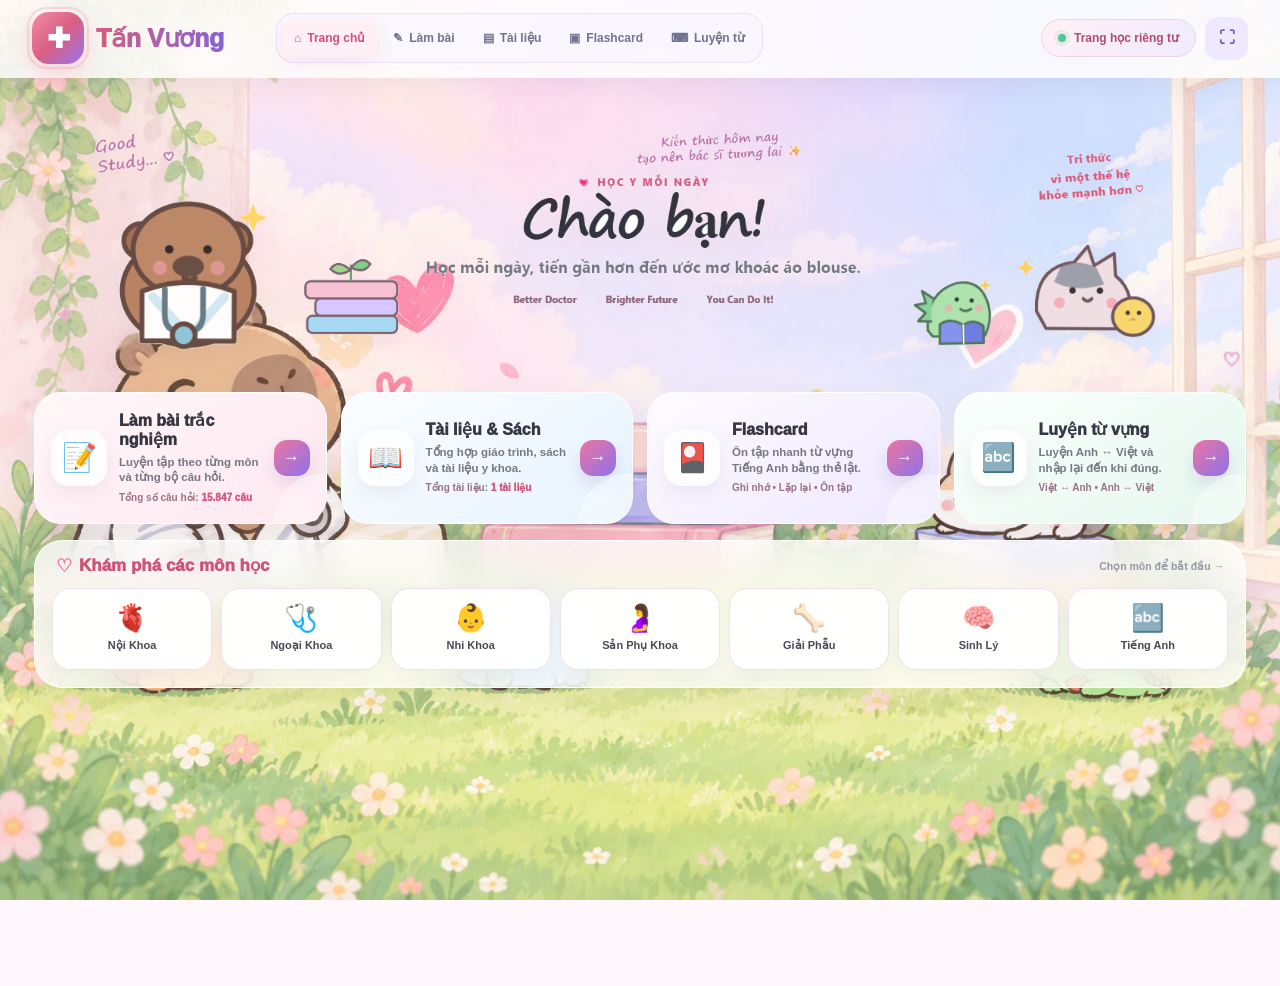
==== commit 5f4a3a7a: "trang chủ" ====
--- a/index.html
+++ b/index.html
@@ -151,6 +151,7 @@
     </div>
 
     <section class="home-hero-v2-fixed" aria-label="Chào mừng">
+        <img class="home-hero-transparent-art" src="assets/home/home-hero-transparent.png" alt="Chào bạn! Học mỗi ngày, tiến gần hơn đến ước mơ khoác áo blouse.">
         <div class="home-hero-mascots" aria-hidden="true">
             <img class="hero-capy-fixed" src="assets/stickers/capybara-doctor.svg" alt="">
             <img class="hero-books-fixed" src="assets/stickers/books-plant.svg" alt="">
--- a/style.css
+++ b/style.css
@@ -11354,3 +11354,994 @@
 @media(max-width:820px){
     #landingPage.home-v2-page{padding:10px 0 110px!important}.home-hero-v2-fixed{height:auto;min-height:190px;padding:28px 20px}.home-hero-mascots,.hero-quote-fixed,.hero-doodle-left,.hero-doodle-right,.home-bottom-garden{display:none}.hero-copy-fixed h1{font-size:42px}.hero-copy-fixed p{font-size:15px}.home-actions-v2{grid-template-columns:1fr}.home-action-card{min-height:118px}.home-subjects-row{grid-template-columns:repeat(2,minmax(0,1fr))}.home-subjects-head small{display:none}#landingPage.home-v2-page::after{height:120px!important}}
 @media(max-width:480px){.home-action-card{grid-template-columns:50px minmax(0,1fr) 34px;padding:13px;gap:10px}.home-action-icon{width:50px;height:50px}.home-action-text strong{font-size:15px}.home-action-text small{font-size:11px}.home-subjects-v2{padding:13px}.home-subjects-head strong{font-size:15px}}
+
+
+/* =========================================================
+   FINAL BACKGROUND + RESPONSIVE LAYER
+   - Desktop: giữ nguyên bố cục hiện tại.
+   - Trang chủ: KHÔNG dùng ảnh nền đồng cỏ.
+   - Các trang khác: dùng ảnh nền đồng cỏ pastel.
+   - Mobile: chỉ thay đổi bên trong media query.
+========================================================= */
+
+/* NỀN CHO TẤT CẢ TRANG TRỪ TRANG CHỦ */
+body.study-meadow-background {
+    background-color: #fff8fb;
+    background-image:
+        linear-gradient(
+            180deg,
+            rgba(255, 250, 253, .22),
+            rgba(248, 246, 255, .18)
+        ),
+        url("assets/backgrounds/kawaii-meadow-bg.webp");
+    background-repeat: no-repeat;
+    background-position: center bottom;
+    background-size: cover;
+    background-attachment: fixed;
+}
+
+/* Để ảnh nền mới là nền chính, không chồng thêm dải cỏ SVG cũ */
+body.study-meadow-background .page-section.show::after {
+    opacity: 0 !important;
+}
+
+/* Các card vẫn đủ trắng để chữ dễ đọc trên nền ảnh */
+body.study-meadow-background .glass-card,
+body.study-meadow-background .question-set-card,
+body.study-meadow-background .subject-btn,
+body.study-meadow-background .config-group,
+body.study-meadow-background .mode-card,
+body.study-meadow-background .quiz-main,
+body.study-meadow-background .quiz-sidebar,
+body.study-meadow-background .read-card,
+body.study-meadow-background .resource-card,
+body.study-meadow-background .book-card {
+    backdrop-filter: blur(18px);
+    -webkit-backdrop-filter: blur(18px);
+}
+
+/* =========================================================
+   MOBILE / ĐIỆN THOẠI
+   Các rule dưới đây KHÔNG tác động giao diện desktop.
+========================================================= */
+@media (max-width: 768px) {
+
+    html,
+    body {
+        width: 100%;
+        max-width: 100%;
+        overflow-x: hidden;
+    }
+
+    body.study-meadow-background {
+        /* fixed background thường giật trên điện thoại */
+        background-attachment: scroll;
+        background-size: auto 100vh;
+        background-position: center bottom;
+        background-repeat: repeat-y;
+    }
+
+    /* HEADER */
+    .header {
+        position: sticky;
+        top: 0;
+        z-index: 1000;
+    }
+
+    .header-inner {
+        min-height: 58px !important;
+        padding: 7px 10px !important;
+        gap: 8px;
+    }
+
+    .brand {
+        min-width: 0;
+        gap: 8px !important;
+    }
+
+    .brand-logo {
+        width: 38px !important;
+        height: 38px !important;
+        border-radius: 12px !important;
+        flex: 0 0 38px;
+    }
+
+    .brand-cross {
+        font-size: 20px !important;
+    }
+
+    .brand-name {
+        font-size: 18px !important;
+        white-space: nowrap;
+    }
+
+    .kawaii-header-nav {
+        display: none !important;
+    }
+
+    .header-actions {
+        gap: 6px !important;
+        flex: 0 0 auto;
+    }
+
+    .private-badge {
+        padding: 7px 9px !important;
+        font-size: 9px !important;
+        max-width: 126px;
+        white-space: nowrap;
+    }
+
+    .fullscreen-btn {
+        width: 36px !important;
+        height: 36px !important;
+        border-radius: 11px !important;
+    }
+
+    /* KHUNG CHÍNH */
+    .container {
+        width: 100% !important;
+        max-width: 100% !important;
+        margin: 0 !important;
+        padding: 10px 10px 80px !important;
+    }
+
+    .page-section {
+        width: 100%;
+        min-width: 0;
+        padding-bottom: 88px !important;
+    }
+
+    /* Thanh điều hướng các trang */
+    .section-navigation {
+        min-height: 72px !important;
+        padding: 10px 12px !important;
+        border-radius: 20px !important;
+        gap: 8px !important;
+    }
+
+    .nav-back-btn {
+        padding: 8px 10px !important;
+        border-radius: 12px !important;
+        font-size: 11px !important;
+        white-space: nowrap;
+    }
+
+    .section-nav-center {
+        gap: 9px !important;
+        min-width: 0;
+    }
+
+    .section-navigation .nav-main-icon,
+    .nav-main-icon {
+        width: 42px !important;
+        height: 42px !important;
+        flex: 0 0 42px !important;
+        border-radius: 13px !important;
+        font-size: 21px !important;
+    }
+
+    .section-nav-center small {
+        font-size: 8px !important;
+        letter-spacing: .8px !important;
+    }
+
+    .section-nav-center strong,
+    .section-navigation .section-nav-center strong {
+        font-size: 17px !important;
+        line-height: 1.15 !important;
+    }
+
+    .nav-decoration {
+        display: none !important;
+    }
+
+    /* DANH SÁCH MÔN */
+    .subjects {
+        display: grid !important;
+        grid-template-columns: repeat(2, minmax(0, 1fr)) !important;
+        gap: 10px !important;
+        margin-top: 10px !important;
+    }
+
+    .subject-btn {
+        width: 100%;
+        min-width: 0;
+        min-height: 132px !important;
+        padding: 14px 12px 13px !important;
+        border-radius: 20px !important;
+        text-align: left;
+    }
+
+    .subject-icon {
+        width: 48px !important;
+        height: 48px !important;
+        border-radius: 15px !important;
+        font-size: 24px !important;
+    }
+
+    .subject-name {
+        max-width: calc(100% - 12px);
+        margin-top: 9px !important;
+        font-size: 14px !important;
+        line-height: 1.2 !important;
+        overflow-wrap: anywhere;
+    }
+
+    .subject-count {
+        margin-top: 5px !important;
+        padding: 5px 8px !important;
+        font-size: 9px !important;
+    }
+
+    .subject-btn::after {
+        width: 30px !important;
+        height: 30px !important;
+        right: 10px !important;
+        bottom: 10px !important;
+        border-radius: 10px !important;
+        font-size: 14px !important;
+    }
+
+    .english-new-badge {
+        top: 8px !important;
+        right: 8px !important;
+        font-size: 7px !important;
+        padding: 4px 6px !important;
+    }
+
+    /* CHỌN 10 BỘ */
+    .question-set-area {
+        margin-top: 12px !important;
+    }
+
+    .question-set-heading {
+        min-height: auto !important;
+        padding: 14px !important;
+        padding-right: 14px !important;
+        border-radius: 20px !important;
+        display: block !important;
+    }
+
+    .question-set-heading-main {
+        gap: 10px !important;
+    }
+
+    .question-set-heading-icon {
+        width: 50px !important;
+        height: 50px !important;
+        flex: 0 0 50px !important;
+        border-radius: 15px !important;
+        font-size: 24px !important;
+    }
+
+    .question-set-kicker {
+        font-size: 8px !important;
+        letter-spacing: 1px !important;
+    }
+
+    .question-set-heading h2 {
+        font-size: 21px !important;
+        line-height: 1.15 !important;
+    }
+
+    .question-set-heading p {
+        margin-top: 4px !important;
+        font-size: 11px !important;
+        line-height: 1.35 !important;
+    }
+
+    .question-set-heading-right {
+        width: 100%;
+        margin-top: 12px;
+        display: flex !important;
+        justify-content: stretch !important;
+    }
+
+    .test-all-sets-btn {
+        width: 100% !important;
+        min-width: 0 !important;
+        min-height: 58px !important;
+        padding: 10px 12px !important;
+        border-radius: 16px !important;
+    }
+
+    .test-all-icon {
+        width: 40px !important;
+        height: 40px !important;
+        font-size: 21px !important;
+    }
+
+    .test-all-content strong {
+        font-size: 13px !important;
+    }
+
+    .test-all-content small {
+        font-size: 9px !important;
+    }
+
+    .question-set-heading-stickers,
+    .question-set-header-mascot {
+        display: none !important;
+    }
+
+    .question-set-grid {
+        display: grid !important;
+        grid-template-columns: repeat(2, minmax(0, 1fr)) !important;
+        gap: 10px !important;
+        margin-top: 10px !important;
+    }
+
+    .question-set-card {
+        min-height: 154px !important;
+        padding: 12px 11px !important;
+        border-radius: 19px !important;
+    }
+
+    .kawaii-set-card-icon,
+    .set-card-icon {
+        width: 56px !important;
+        height: 56px !important;
+        border-radius: 16px !important;
+    }
+
+    .set-card-title {
+        max-width: calc(100% - 2px) !important;
+        margin-top: 8px !important;
+        font-size: 13px !important;
+        line-height: 1.25 !important;
+    }
+
+    .set-card-count {
+        margin-top: 5px !important;
+        padding: 4px 7px !important;
+        font-size: 9px !important;
+    }
+
+    .set-card-number {
+        top: 9px !important;
+        right: 10px !important;
+        font-size: 9px !important;
+    }
+
+    .set-card-arrow {
+        width: 29px !important;
+        height: 29px !important;
+        right: 9px !important;
+        bottom: 9px !important;
+        border-radius: 9px !important;
+        font-size: 13px !important;
+    }
+
+    /* TRANG CẤU HÌNH TEST */
+    .mode-area {
+        margin-top: 12px !important;
+    }
+
+    .selected-subject {
+        min-height: 72px !important;
+        padding: 13px 14px !important;
+        border-radius: 20px !important;
+        gap: 8px !important;
+    }
+
+    .selected-subject::before,
+    .selected-subject::after {
+        display: none !important;
+    }
+
+    .selected-subject-info {
+        min-width: 0;
+    }
+
+    .selected-subject-info small {
+        font-size: 8px !important;
+    }
+
+    .selected-subject h2 {
+        font-size: 17px !important;
+        line-height: 1.25 !important;
+        overflow-wrap: anywhere;
+    }
+
+    .selected-count {
+        flex: 0 0 auto;
+        padding: 7px 9px !important;
+        font-size: 9px !important;
+    }
+
+    .test-config {
+        display: grid !important;
+        grid-template-columns: 1fr !important;
+        gap: 10px !important;
+        margin-top: 10px !important;
+    }
+
+    .config-group {
+        min-height: 0 !important;
+        padding: 14px !important;
+        border-radius: 20px !important;
+    }
+
+    .config-header {
+        margin-bottom: 12px !important;
+        gap: 10px !important;
+    }
+
+    .config-icon {
+        width: 46px !important;
+        height: 46px !important;
+        flex: 0 0 46px;
+        border-radius: 14px !important;
+        font-size: 22px !important;
+    }
+
+    .config-header strong {
+        font-size: 16px !important;
+    }
+
+    .config-header small {
+        font-size: 10px !important;
+    }
+
+    .choice-row,
+    .time-choice-row {
+        display: grid !important;
+        grid-template-columns: repeat(3, minmax(0, 1fr)) !important;
+        gap: 7px !important;
+    }
+
+    .choice-btn {
+        width: 100% !important;
+        min-width: 0 !important;
+        min-height: 62px !important;
+        padding: 7px 4px !important;
+        border-radius: 13px !important;
+    }
+
+    .choice-btn strong {
+        font-size: 18px !important;
+    }
+
+    .choice-btn span {
+        font-size: 9px !important;
+    }
+
+    .mode-grid {
+        display: grid !important;
+        grid-template-columns: 1fr !important;
+        gap: 10px !important;
+        margin-top: 10px !important;
+    }
+
+    .mode-card {
+        min-height: 108px !important;
+        padding: 14px !important;
+        border-radius: 20px !important;
+        gap: 11px !important;
+    }
+
+    .mode-icon {
+        width: 48px !important;
+        height: 48px !important;
+        flex: 0 0 48px;
+        border-radius: 15px !important;
+        font-size: 23px !important;
+    }
+
+    .mode-content > span {
+        font-size: 8px !important;
+    }
+
+    .mode-content h3 {
+        font-size: 17px !important;
+        line-height: 1.2 !important;
+    }
+
+    .mode-content p {
+        margin-top: 3px !important;
+        font-size: 10px !important;
+        line-height: 1.35 !important;
+    }
+
+    .mode-arrow {
+        width: 35px !important;
+        height: 35px !important;
+        flex: 0 0 35px;
+        border-radius: 12px !important;
+    }
+
+    .mode-sticker {
+        display: none !important;
+    }
+
+    /* TRANG LÀM BÀI */
+    #quizPage {
+        padding-bottom: 88px !important;
+    }
+
+    .quiz-header {
+        min-height: 52px !important;
+        padding: 7px 8px !important;
+        margin-bottom: 8px !important;
+        border-radius: 17px !important;
+    }
+
+    .quiz-header-btn {
+        min-height: 36px !important;
+        padding: 7px 9px !important;
+        font-size: 10px !important;
+        border-radius: 11px !important;
+    }
+
+    .quiz-header-subject {
+        min-width: 0;
+        gap: 5px !important;
+    }
+
+    .quiz-header-subject span {
+        display: none;
+    }
+
+    .quiz-header-subject strong {
+        max-width: 145px;
+        font-size: 11px !important;
+        overflow: hidden;
+        text-overflow: ellipsis;
+        white-space: nowrap;
+    }
+
+    .quiz-layout {
+        display: flex !important;
+        flex-direction: column !important;
+        gap: 10px !important;
+    }
+
+    .quiz-main {
+        order: 1;
+        width: 100%;
+        min-width: 0;
+        padding: 15px 12px 14px !important;
+        border-radius: 21px !important;
+    }
+
+    .quiz-sidebar {
+        order: 2;
+        width: 100% !important;
+        max-width: none !important;
+        position: static !important;
+        top: auto !important;
+        padding: 14px 12px !important;
+        border-radius: 21px !important;
+    }
+
+    .quiz-top {
+        gap: 8px !important;
+        padding-bottom: 12px !important;
+    }
+
+    .quiz-live {
+        font-size: 8px !important;
+        letter-spacing: .8px !important;
+    }
+
+    .quiz-top h2 {
+        margin-top: 3px !important;
+        font-size: 18px !important;
+        line-height: 1.25 !important;
+    }
+
+    #quizInfoText {
+        margin-top: 2px !important;
+        font-size: 10px !important;
+    }
+
+    .timer {
+        flex: 0 0 auto;
+        padding: 9px 10px !important;
+        border-radius: 13px !important;
+        font-size: 11px !important;
+    }
+
+    .timer strong {
+        font-size: 14px !important;
+    }
+
+    .progress-box {
+        margin-top: 10px !important;
+    }
+
+    .progress-head,
+    .answered-status {
+        font-size: 10px !important;
+    }
+
+    .question-head {
+        margin-top: 15px !important;
+    }
+
+    .question-number {
+        padding: 6px 9px !important;
+        font-size: 9px !important;
+    }
+
+    .flag-btn {
+        padding: 7px 9px !important;
+        font-size: 9px !important;
+        border-radius: 11px !important;
+    }
+
+    .question-text {
+        margin-top: 9px !important;
+        padding: 12px 10px !important;
+        border-radius: 15px !important;
+        font-size: 17px !important;
+        line-height: 1.42 !important;
+        letter-spacing: 0 !important;
+        overflow-wrap: anywhere;
+    }
+
+    .answers {
+        margin-top: 9px !important;
+        gap: 8px !important;
+    }
+
+    .answer {
+        min-height: 56px !important;
+        padding: 10px 11px !important;
+        border-radius: 14px !important;
+        font-size: 13px !important;
+        line-height: 1.35 !important;
+        gap: 9px !important;
+        text-align: left;
+    }
+
+    .answer-letter {
+        width: 34px !important;
+        height: 34px !important;
+        flex: 0 0 34px !important;
+        border-radius: 10px !important;
+        font-size: 12px !important;
+    }
+
+    .answer-explanation {
+        padding: 13px !important;
+        border-radius: 16px !important;
+    }
+
+    .explanation-head strong {
+        font-size: 13px !important;
+    }
+
+    #explanationText,
+    .answer-detail-list {
+        font-size: 12px !important;
+        line-height: 1.5 !important;
+    }
+
+    .quiz-navigation {
+        margin-top: 14px !important;
+        gap: 8px !important;
+    }
+
+    .quiz-nav-btn {
+        min-height: 42px !important;
+        padding: 9px 11px !important;
+        border-radius: 12px !important;
+        font-size: 10px !important;
+    }
+
+    /* SIDEBAR mobile: danh sách câu đủ lớn để bấm */
+    .sidebar-title-row {
+        font-size: 13px !important;
+    }
+
+    .sidebar-title-row::after {
+        display: none !important;
+    }
+
+    .question-grid {
+        display: grid !important;
+        grid-template-columns: repeat(5, minmax(0, 1fr)) !important;
+        gap: 7px !important;
+        margin-top: 10px !important;
+    }
+
+    .question-grid button {
+        min-width: 0 !important;
+        min-height: 42px !important;
+        border-radius: 11px !important;
+        font-size: 11px !important;
+    }
+
+    .question-legend {
+        font-size: 9px !important;
+        gap: 7px 10px !important;
+    }
+
+    .sidebar-action {
+        width: 100%;
+        min-height: 43px !important;
+        margin-top: 8px !important;
+        border-radius: 12px !important;
+        font-size: 10px !important;
+    }
+
+    /* READ / TÀI LIỆU / FLASHCARD */
+    .read-page-header,
+    .read-search,
+    .resource-page-header,
+    .flashcard-header,
+    .word-practice-header {
+        border-radius: 18px !important;
+    }
+
+    .read-page-header {
+        padding: 12px !important;
+        gap: 8px !important;
+    }
+
+    .read-page-header h2 {
+        font-size: 17px !important;
+        line-height: 1.25 !important;
+    }
+
+    .read-search {
+        margin-top: 9px !important;
+        padding: 10px 11px !important;
+    }
+
+    .read-search input {
+        min-width: 0;
+        font-size: 12px !important;
+    }
+
+    .read-card {
+        padding: 13px !important;
+        border-radius: 17px !important;
+    }
+
+    .resource-grid,
+    .book-grid,
+    .flashcard-grid {
+        grid-template-columns: 1fr !important;
+    }
+
+    /* Không để sticker lớn che nội dung trên điện thoại */
+    .exercise-page-decor,
+    .quiz-page-decor,
+    .kawaii-floating-notes,
+    .global-stickers {
+        display: none !important;
+    }
+}
+
+/* Điện thoại rất nhỏ */
+@media (max-width: 420px) {
+    .container {
+        padding-left: 8px !important;
+        padding-right: 8px !important;
+    }
+
+    .private-text {
+        display: none;
+    }
+
+    .private-badge {
+        width: 30px;
+        height: 30px;
+        padding: 0 !important;
+        justify-content: center;
+    }
+
+    .subjects,
+    .question-set-grid {
+        gap: 8px !important;
+    }
+
+    .subject-btn {
+        min-height: 125px !important;
+    }
+
+    .question-set-card {
+        min-height: 148px !important;
+    }
+
+    .question-grid {
+        grid-template-columns: repeat(5, 1fr) !important;
+        gap: 5px !important;
+    }
+
+    .question-grid button {
+        min-height: 38px !important;
+    }
+
+    .question-text {
+        font-size: 16px !important;
+    }
+
+    .answer {
+        font-size: 12px !important;
+    }
+}
+
+
+/* =========================================================
+   HOME BACKGROUND + TRANSPARENT HERO — FINAL
+   - Trang chủ dùng ảnh nền vườn/cỏ pastel mới.
+   - Hero dùng ảnh gốc đã tách nền trong suốt.
+   - Trang học tập vẫn dùng background trước đó.
+========================================================= */
+
+/* Full-page home background. Body only has no study class while on home. */
+body:not(.study-meadow-background) {
+    background-color: #fff7fb !important;
+    background-image:
+        linear-gradient(
+            180deg,
+            rgba(255, 250, 253, .10),
+            rgba(252, 249, 255, .08)
+        ),
+        url("assets/backgrounds/home-garden-bg.webp") !important;
+    background-repeat: no-repeat !important;
+    background-position: center top !important;
+    background-size: cover !important;
+    background-attachment: fixed !important;
+}
+
+/* Let the new background be visible inside the landing page. */
+#landingPage.home-v2-page {
+    background: transparent !important;
+    border-radius: 0 !important;
+    overflow: visible !important;
+    padding-bottom: 54px !important;
+}
+
+/* Remove old generated meadow/sky layers from home to avoid duplication. */
+#landingPage.home-v2-page::before,
+#landingPage.home-v2-page::after,
+#landingPage .home-v2-sky,
+#landingPage .home-bottom-garden {
+    display: none !important;
+}
+
+/* Hero is now the transparent artwork layered directly over the garden background. */
+.home-hero-v2-fixed {
+    width: 100% !important;
+    height: auto !important;
+    aspect-ratio: 4.56 / 1 !important;
+    min-height: 0 !important;
+    margin: 2px auto 14px !important;
+    padding: 0 !important;
+    display: block !important;
+    overflow: visible !important;
+    position: relative !important;
+    border: 0 !important;
+    border-radius: 0 !important;
+    background: transparent !important;
+    box-shadow: none !important;
+}
+
+.home-hero-v2-fixed::before,
+.home-hero-v2-fixed::after {
+    display: none !important;
+}
+
+.home-hero-transparent-art {
+    position: absolute;
+    inset: 0;
+    width: 100%;
+    height: 100%;
+    object-fit: contain;
+    object-position: center;
+    display: block;
+    z-index: 5;
+    pointer-events: none;
+    user-select: none;
+    -webkit-user-drag: none;
+    filter: drop-shadow(0 8px 12px rgba(92, 65, 84, .05));
+}
+
+/* Hide old individually-built hero pieces because the new PNG already contains them. */
+.home-hero-v2-fixed > .home-hero-mascots,
+.home-hero-v2-fixed > .hero-copy-fixed,
+.home-hero-v2-fixed > .hero-quote-fixed,
+.home-hero-v2-fixed > .hero-doodle-left,
+.home-hero-v2-fixed > .hero-doodle-right {
+    display: none !important;
+}
+
+/* Keep cards readable while still letting grass/flowers show through. */
+#landingPage .home-actions-v2,
+#landingPage .home-subjects-v2 {
+    position: relative;
+    z-index: 8;
+}
+
+#landingPage .home-action-card {
+    background-color: rgba(255, 255, 255, .84) !important;
+    backdrop-filter: blur(14px) saturate(1.08);
+    -webkit-backdrop-filter: blur(14px) saturate(1.08);
+    border-color: rgba(255, 255, 255, .90) !important;
+}
+
+#landingPage .home-subjects-v2 {
+    background: rgba(255, 255, 255, .78) !important;
+    backdrop-filter: blur(15px) saturate(1.08);
+    -webkit-backdrop-filter: blur(15px) saturate(1.08);
+    border: 1px solid rgba(255, 255, 255, .88);
+}
+
+#landingPage .home-subject-tile {
+    background: rgba(255, 255, 255, .80) !important;
+    backdrop-filter: blur(8px);
+    -webkit-backdrop-filter: blur(8px);
+}
+
+/* Slight vertical breathing space so cards do not touch the hero. */
+#landingPage .home-actions-v2 {
+    margin-top: 4px !important;
+}
+
+/* Tablet */
+@media (max-width: 980px) {
+    body:not(.study-meadow-background) {
+        background-attachment: scroll !important;
+        background-size: auto 100vh !important;
+        background-position: center top !important;
+        background-repeat: repeat-y !important;
+    }
+
+    .home-hero-v2-fixed {
+        aspect-ratio: 4.2 / 1 !important;
+        margin-bottom: 10px !important;
+    }
+}
+
+/* Phone: zoom the transparent banner so the text remains readable. */
+@media (max-width: 768px) {
+    body:not(.study-meadow-background) {
+        background-attachment: scroll !important;
+        background-size: auto 100vh !important;
+        background-position: 48% top !important;
+        background-repeat: repeat-y !important;
+    }
+
+    #landingPage.home-v2-page {
+        padding: 8px 0 34px !important;
+        overflow: hidden !important;
+    }
+
+    .home-hero-v2-fixed {
+        height: 150px !important;
+        aspect-ratio: auto !important;
+        overflow: hidden !important;
+        margin: 0 -8px 10px !important;
+        width: calc(100% + 16px) !important;
+    }
+
+    .home-hero-transparent-art {
+        width: 168% !important;
+        max-width: none !important;
+        height: 100% !important;
+        left: 50% !important;
+        right: auto !important;
+        transform: translateX(-50%);
+        object-fit: contain !important;
+    }
+
+    #landingPage .home-action-card,
+    #landingPage .home-subjects-v2,
+    #landingPage .home-subject-tile {
+        background-color: rgba(255, 255, 255, .88) !important;
+    }
+}
+
+@media (max-width: 420px) {
+    .home-hero-v2-fixed {
+        height: 132px !important;
+    }
+
+    .home-hero-transparent-art {
+        width: 184% !important;
+    }
+}
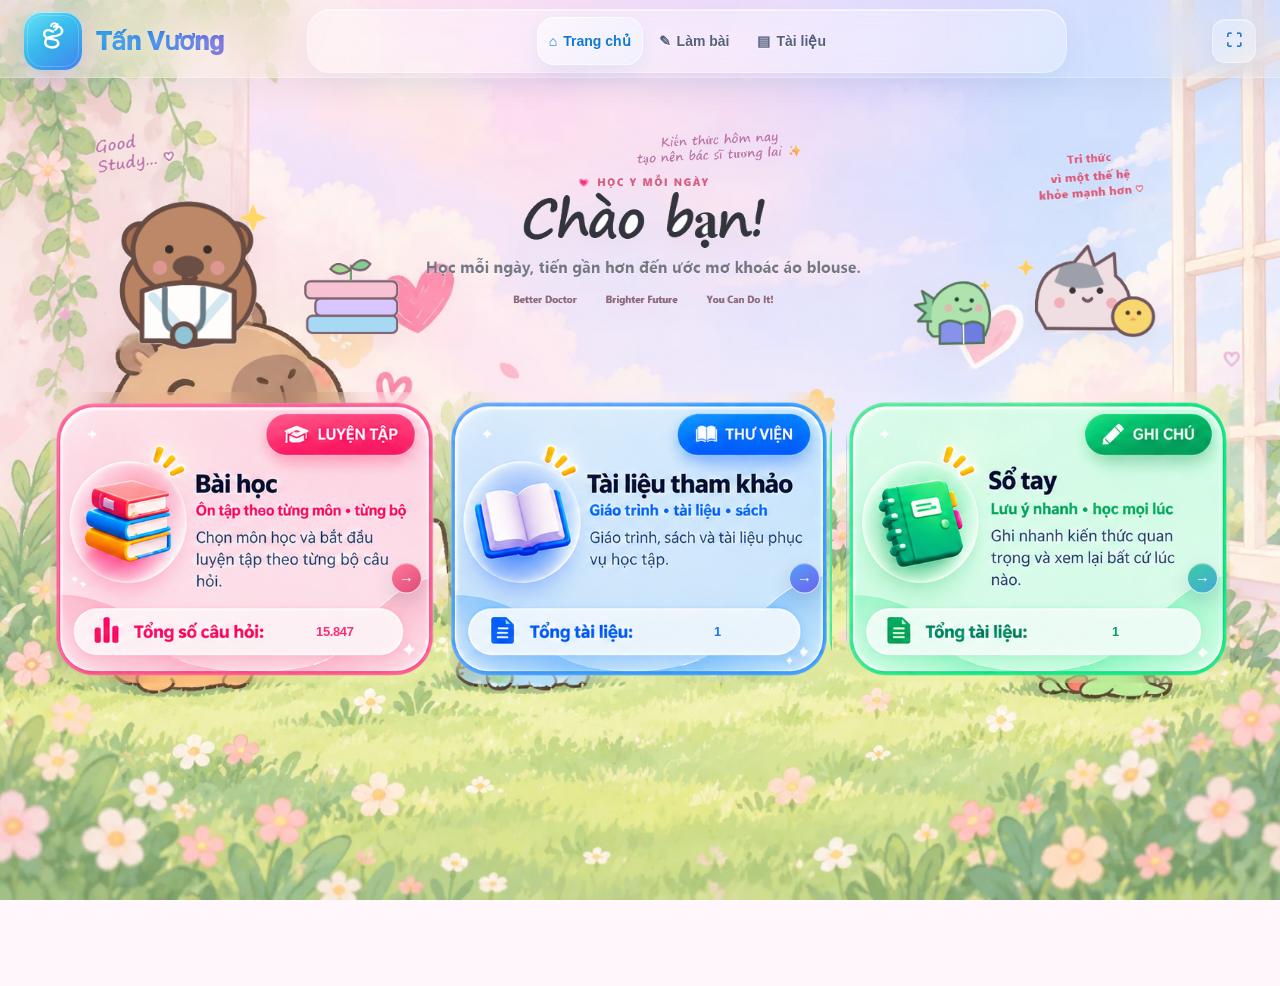
==== commit 902afea5: "Giao diện 2" ====
--- a/index.html
+++ b/index.html
@@ -1,2902 +1,1397 @@
 <!DOCTYPE html>
+
 <html lang="vi">
-
 <head>
-    <meta charset="UTF-8">
-
-    <meta
-        name="viewport"
-        content="width=device-width, initial-scale=1.0"
-    >
-
-    <meta
-        name="theme-color"
-        content="#f28da8"
-    >
-
-    <title>Tấn Vương | Học Y Khoa Cùng Tôi</title>
-
-    <link rel="stylesheet" href="style.css">
+<meta charset="utf-8"/>
+<meta content="width=device-width, initial-scale=1.0" name="viewport"/>
+<meta content="#f28da8" name="theme-color"/>
+<title>Tấn Vương | Học Y Khoa Cùng Tôi</title>
+<link href="style.css" rel="stylesheet"/>
 </head>
-
-
 <body class="closer-kawaii-theme">
-
-<div class="kawaii-global-scene" aria-hidden="true">
-    <img src="assets/stickers/cloud-smile.svg" class="kg-cloud kg-cloud-1" alt="">
-    <img src="assets/stickers/cloud-smile.svg" class="kg-cloud kg-cloud-2" alt="">
-    <span class="kg-spark kg-s1">✦</span><span class="kg-spark kg-s2">♡</span><span class="kg-spark kg-s3">✧</span>
-</div>
-
-
+<div aria-hidden="true" class="kawaii-global-scene">
+<img alt="" class="kg-cloud kg-cloud-1" src="assets/stickers/cloud-smile.svg"/>
+<img alt="" class="kg-cloud kg-cloud-2" src="assets/stickers/cloud-smile.svg"/>
+<span class="kg-spark kg-s1">✦</span><span class="kg-spark kg-s2">♡</span><span class="kg-spark kg-s3">✧</span>
+</div>
 <!-- =====================================================
      BACKGROUND
 ===================================================== -->
-
 <div class="background-orb orb-1"></div>
 <div class="background-orb orb-2"></div>
 <div class="background-orb orb-3"></div>
 <div class="background-orb orb-4"></div>
-
-
-<div
-    class="global-stickers"
-    aria-hidden="true"
->
-    <span class="global-sticker gs1">🩺</span>
-    <span class="global-sticker gs2">💊</span>
-    <span class="global-sticker gs3">🧬</span>
-    <span class="global-sticker gs4">🧠</span>
-    <span class="global-sticker gs5">🫀</span>
-    <span class="global-sticker gs6">🧪</span>
-    <span class="global-sticker gs7">🦴</span>
-    <span class="global-sticker gs8">💉</span>
-    <span class="global-sticker gs9">🔬</span>
-    <span class="global-sticker gs10">⚕️</span>
-</div>
-
-
-
+<div aria-hidden="true" class="global-stickers">
+<span class="global-sticker gs1">🩺</span>
+<span class="global-sticker gs2">💊</span>
+<span class="global-sticker gs3">🧬</span>
+<span class="global-sticker gs4">🧠</span>
+<span class="global-sticker gs5">🫀</span>
+<span class="global-sticker gs6">🧪</span>
+<span class="global-sticker gs7">🦴</span>
+<span class="global-sticker gs8">💉</span>
+<span class="global-sticker gs9">🔬</span>
+<span class="global-sticker gs10">⚕️</span>
+</div>
 <!-- =====================================================
      HEADER
 ===================================================== -->
-
 <header class="header">
-
-    <div class="header-inner">
-
-        <button
-            class="brand ripple-target"
-            id="brandHomeBtn"
-            type="button"
-        >
-
-            <div class="brand-logo">
-
-                <span class="brand-pulse"></span>
-
-                <span class="brand-cross">
-                    ✚
-                </span>
-
-            </div>
-
-            <span class="brand-name">
+<div class="header-inner">
+<button class="brand ripple-target" id="brandHomeBtn" type="button">
+<div class="brand-logo">
+<span class="brand-pulse"></span>
+<span aria-hidden="true" class="brand-cross medical-snake-mark">
+<img alt="" src="assets/ui/asclepius.svg"/>
+</span>
+</div>
+<span class="brand-name">
                 Tấn Vương
             </span>
-
-        </button>
-
-
-        <nav class="kawaii-header-nav" aria-label="Điều hướng nhanh">
-            <button type="button" class="kawaii-nav-btn active" data-kawaii-nav="home">⌂ <span>Trang chủ</span></button>
-            <button type="button" class="kawaii-nav-btn" data-kawaii-nav="exercise">✎ <span>Làm bài</span></button>
-            <button type="button" class="kawaii-nav-btn" data-kawaii-nav="resource">▤ <span>Tài liệu</span></button>
-            <button type="button" class="kawaii-nav-btn" data-kawaii-nav="flashcard">▣ <span>Flashcard</span></button>
-            <button type="button" class="kawaii-nav-btn" data-kawaii-nav="word">⌨ <span>Luyện từ</span></button>
-        </nav>
-
-        <div class="header-actions">
-
-            <div class="private-badge">
-
-                <span class="private-dot"></span>
-
-                <span class="private-text">
-                    Trang học riêng tư
-                </span>
-
-            </div>
-
-
-            <button
-                class="fullscreen-btn ripple-target"
-                id="fullscreenBtn"
-                type="button"
-                title="Toàn màn hình"
-            >
-                <span id="fullscreenIcon">
+</button>
+<nav aria-label="Điều hướng nhanh" class="kawaii-header-nav">
+<button class="kawaii-nav-btn active" data-kawaii-nav="home" type="button">⌂ <span>Trang chủ</span></button>
+<button class="kawaii-nav-btn" data-kawaii-nav="exercise" type="button">✎ <span>Làm bài</span></button>
+<button class="kawaii-nav-btn" data-kawaii-nav="resource" type="button">▤ <span>Tài liệu</span></button>
+</nav>
+<div class="header-actions">
+<button class="fullscreen-btn ripple-target" id="fullscreenBtn" title="Toàn màn hình" type="button">
+<span id="fullscreenIcon">
                     ⛶
                 </span>
-            </button>
-
-        </div>
-
-    </div>
-
+</button>
+</div>
+</div>
 </header>
-
-
-
 <!-- =====================================================
      MAIN
 ===================================================== -->
-
 <main class="container">
-
-
-
 <!-- =====================================================
      TRANG CHỦ — KAWAII GARDEN V2 FIXED
 ===================================================== -->
-
 <section class="page-section show home-v2-page" id="landingPage">
-
-    <div class="home-v2-sky" aria-hidden="true">
-        <span class="home-v2-cloud cloud-a"></span>
-        <span class="home-v2-cloud cloud-b"></span>
-        <span class="home-v2-star star-a">✦</span>
-        <span class="home-v2-star star-b">♡</span>
-        <span class="home-v2-star star-c">✧</span>
-    </div>
-
-    <section class="home-hero-v2-fixed" aria-label="Chào mừng">
-        <img class="home-hero-transparent-art" src="assets/home/home-hero-transparent.png" alt="Chào bạn! Học mỗi ngày, tiến gần hơn đến ước mơ khoác áo blouse.">
-        <div class="home-hero-mascots" aria-hidden="true">
-            <img class="hero-capy-fixed" src="assets/stickers/capybara-doctor.svg" alt="">
-            <img class="hero-books-fixed" src="assets/stickers/books-plant.svg" alt="">
-            <img class="hero-cat-fixed" src="assets/stickers/cat-chick.svg" alt="">
-            <img class="hero-dino-fixed" src="assets/stickers/dino-study.svg" alt="">
-        </div>
-
-        <div class="hero-copy-fixed">
-            <div class="hero-kicker-fixed">💗 HỌC Y MỖI NGÀY</div>
-            <h1>Chào bạn!</h1>
-            <p>Học mỗi ngày, tiến gần hơn đến ước mơ khoác áo blouse.</p>
-            <div class="hero-books-labels" aria-hidden="true">
-                <span>Better Doctor</span>
-                <span>Brighter Future</span>
-                <span>You Can Do It!</span>
-            </div>
-        </div>
-
-        <div class="hero-quote-fixed" aria-hidden="true">
-            <span>Tri thức</span>
-            <strong>vì một thế hệ<br>khỏe mạnh hơn ♡</strong>
-        </div>
-
-        <div class="hero-doodle-left" aria-hidden="true">Good<br>Study... ♡</div>
-        <div class="hero-doodle-right" aria-hidden="true">Kiến thức hôm nay<br>tạo nên bác sĩ tương lai ✨</div>
-    </section>
-
-    <section class="home-actions-v2" aria-label="Chức năng chính">
-        <button class="home-action-card action-pink ripple-target" id="exercisePortalBtn" type="button">
-            <span class="home-action-icon">📝</span>
-            <span class="home-action-text">
-                <strong>Làm bài trắc nghiệm</strong>
-                <small>Luyện tập theo từng môn và từng bộ câu hỏi.</small>
-                <em>Tổng số câu hỏi: <b id="homeQuestionTotal">Đang tải...</b></em>
-            </span>
-            <span class="home-action-arrow">→</span>
-        </button>
-
-        <button class="home-action-card action-blue ripple-target" id="resourcePortalBtn" type="button">
-            <span class="home-action-icon">📖</span>
-            <span class="home-action-text">
-                <strong>Tài liệu &amp; Sách</strong>
-                <small>Tổng hợp giáo trình, sách và tài liệu y khoa.</small>
-                <em>Tổng tài liệu: <b id="homeResourceTotal">Đang tải...</b></em>
-            </span>
-            <span class="home-action-arrow">→</span>
-        </button>
-
-        <button class="home-action-card action-purple ripple-target" id="homeFlashcardBtn" type="button">
-            <span class="home-action-icon">🎴</span>
-            <span class="home-action-text">
-                <strong>Flashcard</strong>
-                <small>Ôn tập nhanh từ vựng Tiếng Anh bằng thẻ lật.</small>
-                <em>Ghi nhớ • Lặp lại • Ôn tập</em>
-            </span>
-            <span class="home-action-arrow">→</span>
-        </button>
-
-        <button class="home-action-card action-mint ripple-target" id="homeWordPracticeBtn" type="button">
-            <span class="home-action-icon">🔤</span>
-            <span class="home-action-text">
-                <strong>Luyện từ vựng</strong>
-                <small>Luyện Anh ↔ Việt và nhập lại đến khi đúng.</small>
-                <em>Việt ↔ Anh • Anh ↔ Việt</em>
-            </span>
-            <span class="home-action-arrow">→</span>
-        </button>
-    </section>
-
-    <section class="home-subjects-v2" aria-label="Khám phá các môn học">
-        <div class="home-subjects-head">
-            <div>
-                <span>♡</span>
-                <strong>Khám phá các môn học</strong>
-            </div>
-            <small>Chọn môn để bắt đầu →</small>
-        </div>
-
-        <div class="home-subjects-row">
-            <button class="home-subject-tile" type="button" data-home-subject="Nội Khoa"><span>🫀</span><b>Nội Khoa</b></button>
-            <button class="home-subject-tile" type="button" data-home-subject="Ngoại Khoa"><span>🩺</span><b>Ngoại Khoa</b></button>
-            <button class="home-subject-tile" type="button" data-home-subject="Nhi Khoa"><span>👶</span><b>Nhi Khoa</b></button>
-            <button class="home-subject-tile" type="button" data-home-subject="Sản Phụ Khoa"><span>🤰</span><b>Sản Phụ Khoa</b></button>
-            <button class="home-subject-tile" type="button" data-home-subject="Giải Phẫu"><span>🦴</span><b>Giải Phẫu</b></button>
-            <button class="home-subject-tile" type="button" data-home-subject="Sinh Lý"><span>🧠</span><b>Sinh Lý</b></button>
-            <button class="home-subject-tile subject-en" type="button" data-home-subject="Tiếng Anh"><span>🔤</span><b>Tiếng Anh</b></button>
-        </div>
-    </section>
-
-    <div class="home-bottom-garden" aria-hidden="true">
-        <img class="garden-capy" src="assets/stickers/capy-laptop.svg" alt="">
-        <img class="garden-fox" src="assets/stickers/fox-book.svg" alt="">
-        <img class="garden-rainbow" src="assets/stickers/rainbow-cloud.svg" alt="">
-        <img class="garden-sleep" src="assets/stickers/sleep-cat.svg" alt="">
-        <img class="garden-penguin" src="assets/stickers/penguin-laptop.svg" alt="">
-        <span class="garden-message msg-left">Kiến thức hôm nay<br>là sức khỏe ngày mai ♡</span>
-        <span class="garden-message msg-right">Học đều mỗi ngày<br>một chút nhé! ✨</span>
-    </div>
-
+<div aria-hidden="true" class="home-v2-sky">
+<span class="home-v2-cloud cloud-a"></span>
+<span class="home-v2-cloud cloud-b"></span>
+<span class="home-v2-star star-a">✦</span>
+<span class="home-v2-star star-b">♡</span>
+<span class="home-v2-star star-c">✧</span>
+</div>
+<section aria-label="Chào mừng" class="home-hero-v2-fixed">
+<img alt="Chào bạn! Học mỗi ngày, tiến gần hơn đến ước mơ khoác áo blouse." class="home-hero-transparent-art" src="assets/home/home-hero-transparent.png"/>
+<div aria-hidden="true" class="home-hero-mascots">
+<img alt="" class="hero-capy-fixed" src="assets/stickers/capybara-doctor.svg"/>
+<img alt="" class="hero-books-fixed" src="assets/stickers/books-plant.svg"/>
+<img alt="" class="hero-cat-fixed" src="assets/stickers/cat-chick.svg"/>
+<img alt="" class="hero-dino-fixed" src="assets/stickers/dino-study.svg"/>
+</div>
+<div class="hero-copy-fixed">
+<div class="hero-kicker-fixed">💗 HỌC Y MỖI NGÀY</div>
+<h1>Chào bạn!</h1>
+<p>Học mỗi ngày, tiến gần hơn đến ước mơ khoác áo blouse.</p>
+<div aria-hidden="true" class="hero-books-labels">
+<span>Better Doctor</span>
+<span>Brighter Future</span>
+<span>You Can Do It!</span>
+</div>
+</div>
+<div aria-hidden="true" class="hero-quote-fixed">
+<span>Tri thức</span>
+<strong>vì một thế hệ<br/>khỏe mạnh hơn ♡</strong>
+</div>
+<div aria-hidden="true" class="hero-doodle-left">Good<br/>Study... ♡</div>
+<div aria-hidden="true" class="hero-doodle-right">Kiến thức hôm nay<br/>tạo nên bác sĩ tương lai ✨</div>
 </section>
-
-
+<section aria-label="Chức năng chính" class="home-actions-v2 home-actions-three home-image-actions">
+<button aria-label="Bài học — mở khu luyện tập" class="home-action-card home-image-card home-image-card--lesson ripple-target" id="exercisePortalBtn" type="button">
+<span class="home-card-live-count home-card-live-count--lesson" id="homeQuestionTotal">...</span>
+<span aria-hidden="true" class="home-card-code-arrow">→</span>
+</button>
+<button aria-label="Tài liệu tham khảo — mở thư viện tài liệu" class="home-action-card home-image-card home-image-card--resource ripple-target" id="resourcePortalBtn" type="button">
+<span class="home-card-live-count home-card-live-count--resource" data-home-resource-total="" id="homeResourceTotal">...</span>
+<span aria-hidden="true" class="home-card-code-arrow">→</span>
+</button>
+<button aria-label="Sổ tay — mở ghi chú cá nhân" class="home-action-card home-image-card home-image-card--notebook ripple-target" id="notebookPortalBtn" type="button">
+<span class="home-card-live-count home-card-live-count--notebook" data-home-resource-total="" id="homeNotebookResourceTotal">...</span>
+<span aria-hidden="true" class="home-card-code-arrow">→</span>
+</button>
+</section>
+<div aria-hidden="true" class="home-bottom-garden">
+<img alt="" class="garden-capy" src="assets/stickers/capy-laptop.svg"/>
+<img alt="" class="garden-fox" src="assets/stickers/fox-book.svg"/>
+<img alt="" class="garden-rainbow" src="assets/stickers/rainbow-cloud.svg"/>
+<img alt="" class="garden-sleep" src="assets/stickers/sleep-cat.svg"/>
+<img alt="" class="garden-penguin" src="assets/stickers/penguin-laptop.svg"/>
+<span class="garden-message msg-left">Kiến thức hôm nay<br/>là sức khỏe ngày mai ♡</span>
+<span class="garden-message msg-right">Học đều mỗi ngày<br/>một chút nhé! ✨</span>
+</div>
+</section>
+<!-- =====================================================
+     SỔ TAY
+===================================================== -->
+<section class="page-section notebook-page" id="notebookPage">
+<div class="section-navigation glass-card notebook-navigation">
+<button class="nav-back-btn ripple-target" id="notebookHomeBtn" type="button">🏠 Trang chủ</button>
+<div class="section-nav-center">
+<span class="nav-main-icon">📓</span>
+<div><small>GHI CHÚ CÁ NHÂN</small><strong>Sổ tay</strong></div>
+</div>
+<span class="nav-decoration">✦</span>
+</div>
+<div class="notebook-shell glass-card">
+<div class="notebook-heading">
+<div>
+<span class="notebook-kicker">✎ SỔ TAY HỌC TẬP</span>
+<h2>Ghi lại điều quan trọng</h2>
+<p>Nội dung được tự động lưu trên trình duyệt của thiết bị này.</p>
+</div>
+<span class="notebook-save-status" id="notebookSaveStatus">Đã lưu ✓</span>
+</div>
+<div class="notebook-paper-wrap">
+<textarea class="notebook-textarea" id="notebookTextarea" placeholder="Ví dụ:
+• Tiêu chuẩn chẩn đoán cần nhớ...
+• Công thức / dấu hiệu quan trọng...
+• Những câu mình thường làm sai..." spellcheck="false"></textarea>
+</div>
+<div class="notebook-footer">
+<span id="notebookStats">0 ký tự</span>
+<button class="notebook-clear-btn ripple-target" id="notebookClearBtn" type="button">🧹 Xóa nội dung</button>
+</div>
+</div>
+</section>
 <!-- =====================================================
      BÀI TẬP
 ===================================================== -->
-
-<section
-    class="page-section"
-    id="exerciseHub"
->
-    <div class="kawaii-page-decor exercise-page-decor" aria-hidden="true">
-        <img src="assets/stickers/capybara-doctor.svg" class="decor-capy" alt="">
-        <img src="assets/stickers/dino-study.svg" class="decor-dino" alt="">
-        <img src="assets/stickers/bunny-heart.svg" class="decor-bunny" alt="">
-        <img src="assets/stickers/rainbow-cloud.svg" class="decor-rainbow" alt="">
-    </div>
-    <div class="kawaii-floating-notes" aria-hidden="true">
-        <div class="kawaii-paper-note exercise-note-right"><img src="assets/stickers/paper-note.svg" alt=""><span>Kiến thức là hành trang cả đời! ♡</span></div>
-    </div>
-
-
-    <div class="section-navigation glass-card">
-
-
-        <button
-            class="nav-back-btn ripple-target"
-            id="exerciseHomeBtn"
-            type="button"
-        >
+<section class="page-section" id="exerciseHub">
+<div aria-hidden="true" class="kawaii-page-decor exercise-page-decor">
+<img alt="" class="decor-capy" src="assets/stickers/capybara-doctor.svg"/>
+<img alt="" class="decor-dino" src="assets/stickers/dino-study.svg"/>
+<img alt="" class="decor-bunny" src="assets/stickers/bunny-heart.svg"/>
+<img alt="" class="decor-rainbow" src="assets/stickers/rainbow-cloud.svg"/>
+</div>
+<div aria-hidden="true" class="kawaii-floating-notes">
+<div class="kawaii-paper-note exercise-note-right"><img alt="" src="assets/stickers/paper-note.svg"/><span>Kiến thức là hành trang cả đời! ♡</span></div>
+</div>
+<div class="section-navigation glass-card">
+<button class="nav-back-btn ripple-target" id="exerciseHomeBtn" type="button">
             🏠 Trang chủ
         </button>
-
-
-        <div class="section-nav-center">
-
-            <span class="nav-main-icon">
+<div class="section-nav-center">
+<span class="nav-main-icon">
                 📝
             </span>
-
-            <div>
-
-                <small>
+<div>
+<small>
                     KHU VỰC HỌC TẬP
                 </small>
-
-                <strong>
+<strong>
                     Bài Tập
                 </strong>
-
-            </div>
-
-        </div>
-
-
-        <span class="nav-decoration">
+</div>
+</div>
+<span class="nav-decoration">
             ✦
         </span>
-
-
-    </div>
-
-
-
-    <!-- =================================================
+</div>
+<!-- =================================================
          MÔN HỌC
     ================================================= -->
-
-    <div class="subjects">
-
-
-        <button
-            class="subject-btn ripple-target"
-            data-subject="Nội Khoa"
-            type="button"
-        >
-
-            <span class="subject-icon">
+<div class="subjects">
+<button class="subject-btn ripple-target" data-subject="Nội Khoa" type="button">
+<span class="subject-icon">
                 🫀
             </span>
-
-            <span class="subject-name">
+<span class="subject-name">
                 Nội Khoa
             </span>
-
-            <span
-                class="subject-count"
-                data-subject-count="Nội Khoa"
-            >
-                0 câu
-            </span>
-
-        </button>
-
-
-
-        <button
-            class="subject-btn ripple-target"
-            data-subject="Ngoại Khoa"
-            type="button"
-        >
-
-            <span class="subject-icon">
+<span class="subject-count" data-subject-count="Nội Khoa">
+                0 Câu
+            </span>
+</button>
+<button class="subject-btn ripple-target" data-subject="Ngoại Khoa" type="button">
+<span class="subject-icon">
                 🩺
             </span>
-
-            <span class="subject-name">
+<span class="subject-name">
                 Ngoại Khoa
             </span>
-
-            <span
-                class="subject-count"
-                data-subject-count="Ngoại Khoa"
-            >
-                0 câu
-            </span>
-
-        </button>
-
-
-
-        <button
-            class="subject-btn ripple-target"
-            data-subject="Nhi Khoa"
-            type="button"
-        >
-
-            <span class="subject-icon">
+<span class="subject-count" data-subject-count="Ngoại Khoa">
+                0 Câu
+            </span>
+</button>
+<button class="subject-btn ripple-target" data-subject="Nhi Khoa" type="button">
+<span class="subject-icon">
                 👶
             </span>
-
-            <span class="subject-name">
+<span class="subject-name">
                 Nhi Khoa
             </span>
-
-            <span
-                class="subject-count"
-                data-subject-count="Nhi Khoa"
-            >
-                0 câu
-            </span>
-
-        </button>
-
-
-
-        <button
-            class="subject-btn ripple-target"
-            data-subject="Sản Phụ Khoa"
-            type="button"
-        >
-
-            <span class="subject-icon">
+<span class="subject-count" data-subject-count="Nhi Khoa">
+                0 Câu
+            </span>
+</button>
+<button class="subject-btn ripple-target" data-subject="Sản Phụ Khoa" type="button">
+<span class="subject-icon">
                 🤰
             </span>
-
-            <span class="subject-name">
+<span class="subject-name">
                 Sản Phụ Khoa
             </span>
-
-            <span
-                class="subject-count"
-                data-subject-count="Sản Phụ Khoa"
-            >
-                0 câu
-            </span>
-
-        </button>
-
-
-
-        <button
-            class="subject-btn ripple-target"
-            data-subject="Giải Phẫu"
-            type="button"
-        >
-
-            <span class="subject-icon">
+<span class="subject-count" data-subject-count="Sản Phụ Khoa">
+                0 Câu
+            </span>
+</button>
+<button class="subject-btn ripple-target" data-subject="Giải Phẫu" type="button">
+<span class="subject-icon">
                 🦴
             </span>
-
-            <span class="subject-name">
+<span class="subject-name">
                 Giải Phẫu
             </span>
-
-            <span
-                class="subject-count"
-                data-subject-count="Giải Phẫu"
-            >
-                0 câu
-            </span>
-
-        </button>
-
-
-
-        <button
-            class="subject-btn ripple-target"
-            data-subject="Sinh Lý"
-            type="button"
-        >
-
-            <span class="subject-icon">
+<span class="subject-count" data-subject-count="Giải Phẫu">
+                0 Câu
+            </span>
+</button>
+<button class="subject-btn ripple-target" data-subject="Sinh Lý" type="button">
+<span class="subject-icon">
                 🧠
             </span>
-
-            <span class="subject-name">
+<span class="subject-name">
                 Sinh Lý
             </span>
-
-            <span
-                class="subject-count"
-                data-subject-count="Sinh Lý"
-            >
-                0 câu
-            </span>
-
-        </button>
-
-
-
-        <!-- TIẾNG ANH -->
-
-        <button
-            class="subject-btn english-subject ripple-target"
-            data-subject="Tiếng Anh"
-            type="button"
-        >
-
-            <span class="english-new-badge">
+<span class="subject-count" data-subject-count="Sinh Lý">
+                0 Câu
+            </span>
+</button>
+<!-- HÓA SINH -->
+<button class="subject-btn ripple-target" data-subject="Hóa Sinh" type="button">
+<span class="subject-icon">
+                🧪
+            </span>
+<span class="subject-name">
+                Hóa Sinh
+            </span>
+<span class="subject-count" data-subject-count="Hóa Sinh">
+                0 Câu
+            </span>
+</button>
+<!-- CÁC MÔN KHÁC -->
+<button class="subject-btn ripple-target" data-subject="Các môn khác" type="button">
+<span class="subject-icon">
+                📚
+            </span>
+<span class="subject-name">
+                Các môn khác
+            </span>
+<span class="subject-count" data-subject-count="Các môn khác">
+                0 Câu
+            </span>
+</button>
+<!-- TIẾNG ANH -->
+<button class="subject-btn english-subject ripple-target" data-subject="Tiếng Anh" type="button">
+<span class="english-new-badge">
                 FLASHCARD
             </span>
-
-            <!-- ĐÃ ĐỔI CỜ 🇬🇧 THÀNH STICKER 🔤 -->
-
-            <span class="subject-icon english-subject-icon">
+<!-- ĐÃ ĐỔI CỜ 🇬🇧 THÀNH STICKER 🔤 -->
+<span class="subject-icon english-subject-icon">
                 🔤
             </span>
-
-            <span class="subject-name">
+<span class="subject-name">
                 Tiếng Anh
             </span>
-
-            <span
-                class="subject-count english-count"
-                data-subject-count="Tiếng Anh"
-            >
-                0 câu
-            </span>
-
-        </button>
-
-
-    </div>
-
-
-
-    <!-- =================================================
+<span class="subject-count english-count" data-subject-count="Tiếng Anh">
+                0 Câu
+            </span>
+</button>
+</div>
+<!-- =================================================
          CẤU HÌNH
     ================================================= -->
-
-    <div
-        class="mode-area"
-        id="modeArea"
-    >
-
-
-        <div class="selected-subject glass-card">
-
-
-            <div class="selected-subject-info">
-
-                <span class="selected-dot"></span>
-
-                <div>
-
-                    <small>
+</section><section class="page-section subject-detail-page" id="subjectPage"><div aria-hidden="true" class="subject-page-decor">
+<span class="subject-page-spark sp-s1">✦</span>
+<span class="subject-page-spark sp-s2">♡</span>
+<span class="subject-page-spark sp-s3">✧</span>
+</div><div class="subject-page-navigation glass-card">
+<button class="subject-page-back ripple-target" id="subjectBackBtn" type="button">← Danh sách môn</button>
+<div class="subject-page-heading">
+<span class="subject-page-icon" id="subjectPageIcon">📚</span>
+<div>
+<small>MÔN HỌC ĐANG CHỌN</small>
+<strong id="subjectPageTitle">Môn học</strong>
+</div>
+</div>
+<button class="subject-page-home ripple-target" id="subjectPageHomeBtn" title="Trang chủ" type="button">⌂</button>
+</div><div class="subject-page-intro">
+<span>✦</span>
+<p>Chọn một bộ trắc nghiệm bên dưới để bắt đầu học.</p>
+<span>♡</span>
+</div></section><section class="page-section quiz-config-page" id="quizConfigPage">
+<div class="quiz-config-navigation glass-card">
+<button class="quiz-config-back ripple-target" id="quizConfigBackBtn" type="button">← Chọn bộ</button>
+<div class="quiz-config-heading">
+<span aria-hidden="true" class="quiz-config-icon">📝</span>
+<div>
+<small>CẤU HÌNH BÀI LÀM</small>
+<strong id="quizConfigTitle">Bộ trắc nghiệm</strong>
+</div>
+</div>
+<button class="quiz-config-home ripple-target" id="quizConfigHomeBtn" title="Trang chủ" type="button">⌂</button>
+</div>
+<div aria-hidden="true" class="quiz-config-intro">
+<span>✦</span><p>Chọn số câu, thời gian và hình thức học.</p><span>♡</span>
+</div>
+<div class="mode-area" id="modeArea">
+<div class="selected-subject glass-card">
+<div class="selected-subject-info">
+<span class="selected-dot"></span>
+<div>
+<small>
                         ĐANG CHỌN
                     </small>
-
-                    <h2 id="selectedSubjectName"></h2>
-
-                </div>
-
-            </div>
-
-
-            <span
-                class="selected-count"
-                id="subjectCountText"
-            >
+<h2 id="selectedSubjectName"></h2>
+</div>
+</div>
+<span class="selected-count" id="subjectCountText">
                 0 câu hỏi
             </span>
-
-
-        </div>
-
-
-
-        <div class="test-config">
-
-
-            <!-- SỐ CÂU -->
-
-            <div class="config-group glass-card">
-
-
-                <div class="config-header">
-
-                    <div class="config-icon">
+</div>
+<div class="test-config">
+<!-- SỐ CÂU -->
+<div class="config-group glass-card">
+<div class="config-header">
+<div class="config-icon">
                         📝
                     </div>
-
-                    <div>
-
-                        <strong>
+<div>
+<strong>
                             Số câu
                         </strong>
-
-                        <small>
+<small>
                             Chọn số câu kiểm tra
                         </small>
-
-                    </div>
-
-                </div>
-
-
-                <div
-                    class="choice-row"
-                    id="questionCountChoices"
-                >
-
-                    <button
-                        class="choice-btn ripple-target"
-                        data-count="10"
-                        type="button"
-                    >
-                        <strong>10</strong>
-                        <span>câu</span>
-                    </button>
-
-
-                    <button
-                        class="choice-btn active ripple-target"
-                        data-count="15"
-                        type="button"
-                    >
-                        <strong>15</strong>
-                        <span>câu</span>
-                    </button>
-
-
-                    <button
-                        class="choice-btn ripple-target"
-                        data-count="20"
-                        type="button"
-                    >
-                        <strong>20</strong>
-                        <span>câu</span>
-                    </button>
-
-
-                    <button
-                        class="choice-btn ripple-target"
-                        data-count="30"
-                        type="button"
-                    >
-                        <strong>30</strong>
-                        <span>câu</span>
-                    </button>
-
-
-                    <button
-                        class="choice-btn ripple-target"
-                        data-count="50"
-                        type="button"
-                    >
-                        <strong>50</strong>
-                        <span>câu</span>
-                    </button>
-
-
-                    <button
-                        class="choice-btn ripple-target"
-                        data-count="all"
-                        type="button"
-                    >
-                        <strong>∞</strong>
-                        <span>tất cả</span>
-                    </button>
-
-                </div>
-
-
-            </div>
-
-
-
-            <!-- THỜI GIAN -->
-
-            <div class="config-group glass-card">
-
-
-                <div class="config-header">
-
-                    <div class="config-icon timer-config-icon">
+</div>
+</div>
+<div class="choice-row" id="questionCountChoices">
+<button class="choice-btn ripple-target" data-count="10" type="button">
+<strong>10</strong>
+<span>câu</span>
+</button>
+<button class="choice-btn active ripple-target" data-count="15" type="button">
+<strong>15</strong>
+<span>câu</span>
+</button>
+<button class="choice-btn ripple-target" data-count="20" type="button">
+<strong>20</strong>
+<span>câu</span>
+</button>
+<button class="choice-btn ripple-target" data-count="30" type="button">
+<strong>30</strong>
+<span>câu</span>
+</button>
+<button class="choice-btn ripple-target" data-count="50" type="button">
+<strong>50</strong>
+<span>câu</span>
+</button>
+<button class="choice-btn ripple-target" data-count="all" type="button">
+<strong>∞</strong>
+<span>tất cả</span>
+</button>
+</div>
+</div>
+<!-- THỜI GIAN -->
+<div class="config-group glass-card">
+<div class="config-header">
+<div class="config-icon timer-config-icon">
                         ⏱
                     </div>
-
-                    <div>
-
-                        <strong>
+<div>
+<strong>
                             Thời gian
                         </strong>
-
-                        <small>
+<small>
                             Thời gian làm bài
                         </small>
-
-                    </div>
-
-                </div>
-
-
-                <div
-                    class="choice-row time-choice-row"
-                    id="timeChoices"
-                >
-
-                    <button
-                        class="choice-btn ripple-target"
-                        data-time="0"
-                        type="button"
-                    >
-                        <strong>∞</strong>
-                        <span>Tự do</span>
-                    </button>
-
-
-                    <button
-                        class="choice-btn active ripple-target"
-                        data-time="15"
-                        type="button"
-                    >
-                        <strong>15</strong>
-                        <span>phút</span>
-                    </button>
-
-
-                    <button
-                        class="choice-btn ripple-target"
-                        data-time="30"
-                        type="button"
-                    >
-                        <strong>30</strong>
-                        <span>phút</span>
-                    </button>
-
-
-                    <button
-                        class="choice-btn ripple-target"
-                        data-time="45"
-                        type="button"
-                    >
-                        <strong>45</strong>
-                        <span>phút</span>
-                    </button>
-
-
-                    <button
-                        class="choice-btn ripple-target"
-                        data-time="60"
-                        type="button"
-                    >
-                        <strong>60</strong>
-                        <span>phút</span>
-                    </button>
-
-                </div>
-
-
-            </div>
-
-
-        </div>
-
-
-
-        <!-- =================================================
+</div>
+</div>
+<div class="choice-row time-choice-row" id="timeChoices">
+<button class="choice-btn ripple-target" data-time="0" type="button">
+<strong>∞</strong>
+<span>Tự do</span>
+</button>
+<button class="choice-btn active ripple-target" data-time="15" type="button">
+<strong>15</strong>
+<span>phút</span>
+</button>
+<button class="choice-btn ripple-target" data-time="30" type="button">
+<strong>30</strong>
+<span>phút</span>
+</button>
+<button class="choice-btn ripple-target" data-time="45" type="button">
+<strong>45</strong>
+<span>phút</span>
+</button>
+<button class="choice-btn ripple-target" data-time="60" type="button">
+<strong>60</strong>
+<span>phút</span>
+</button>
+</div>
+</div>
+</div>
+<!-- =================================================
              CHẾ ĐỘ
         ================================================= -->
-
-        <div
-            class="mode-grid"
-            id="modeGrid"
-        >
-
-
-            <button
-                class="mode-card test-mode ripple-target"
-                id="startTestBtn"
-                type="button"
-            >
-
-                <span class="mode-sticker">
+<div class="mode-grid" id="modeGrid">
+<button class="mode-card test-mode ripple-target" id="startTestBtn" type="button">
+<span class="mode-sticker">
                     🧪
                 </span>
-
-
-                <div class="mode-icon">
+<div class="mode-icon">
                     📝
                 </div>
-
-
-                <div class="mode-content">
-
-                    <span>
+<div class="mode-content">
+<span>
                         KIỂM TRA
                     </span>
-
-                    <h3>
+<h3>
                         Bắt đầu TEST
                     </h3>
-
-                    <p>
+<p>
                         Random câu hỏi và đáp án.
                     </p>
-
-                </div>
-
-
-                <div class="mode-arrow">
+</div>
+<div class="mode-arrow">
                     →
                 </div>
-
-            </button>
-
-
-
-            <button
-                class="mode-card read-mode ripple-target"
-                id="readQuestionsBtn"
-                type="button"
-            >
-
-                <span class="mode-sticker">
+</button>
+<button class="mode-card read-mode ripple-target" id="readQuestionsBtn" type="button">
+<span class="mode-sticker">
                     🩺
                 </span>
-
-
-                <div class="mode-icon">
+<div class="mode-icon">
                     📖
                 </div>
-
-
-                <div class="mode-content">
-
-                    <span>
+<div class="mode-content">
+<span>
                         ÔN TẬP
                     </span>
-
-                    <h3>
+<h3>
                         Đọc câu hỏi
                     </h3>
-
-                    <p>
+<p>
                         Xem đáp án và giải thích.
                     </p>
-
-                </div>
-
-
-                <div class="mode-arrow">
+</div>
+<div class="mode-arrow">
                     →
                 </div>
-
-            </button>
-
-
-
-            <!-- FLASHCARD -->
-
-            <button
-                class="mode-card flashcard-mode ripple-target"
-                id="flashcardModeBtn"
-                type="button"
-            >
-
-                <span class="mode-sticker flash-mode-sticker">
+</button>
+<!-- FLASHCARD -->
+<button class="mode-card flashcard-mode ripple-target" id="flashcardModeBtn" type="button">
+<span class="mode-sticker flash-mode-sticker">
                     💬
                 </span>
-
-
-                <div class="mode-icon flashcard-mode-icon">
+<div class="mode-icon flashcard-mode-icon">
                     🎴
                 </div>
-
-
-                <div class="mode-content">
-
-                    <span>
+<div class="mode-content">
+<span>
                         ENGLISH
                     </span>
-
-                    <h3>
+<h3>
                         Học bằng Flashcard
                     </h3>
-
-                    <p>
+<p>
                         Lật thẻ, ghi nhớ và luyện từ vựng.
                     </p>
-
-                </div>
-
-
-                <div class="mode-arrow flashcard-arrow">
+</div>
+<div class="mode-arrow flashcard-arrow">
                     →
                 </div>
-
-            </button>
-
-
-            <!-- LUYỆN TỪ -->
-
-            <button
-                class="mode-card word-practice-mode ripple-target"
-                id="wordPracticeModeBtn"
-                type="button"
-            >
-
-                <span class="mode-sticker word-practice-mode-sticker">
+</button>
+<!-- LUYỆN TỪ -->
+<button class="mode-card word-practice-mode ripple-target" id="wordPracticeModeBtn" type="button">
+<span class="mode-sticker word-practice-mode-sticker">
                     ✨
                 </span>
-
-
-                <div class="mode-icon word-practice-mode-icon">
+<div class="mode-icon word-practice-mode-icon">
                     ⌨️
                 </div>
-
-
-                <div class="mode-content">
-
-                    <span>
+<div class="mode-content">
+<span>
                         ENGLISH
                     </span>
-
-                    <h3>
+<h3>
                         Luyện từ
                     </h3>
-
-                    <p>
+<p>
                         Điền Anh ↔ Việt, sai nhập lại đến khi đúng.
                     </p>
-
-                </div>
-
-
-                <div class="mode-arrow word-practice-arrow">
+</div>
+<div class="mode-arrow word-practice-arrow">
                     →
                 </div>
-
-            </button>
-
-
-        </div>
-
-
-    </div>
-
-
-</section>
-
-
-
+</button>
+</div>
+</div></section>
 <!-- =====================================================
      TÀI LIỆU
 ===================================================== -->
-
-<section
-    class="page-section"
-    id="resourceHub"
->
-
-
-    <div class="section-navigation glass-card">
-
-
-        <button
-            class="nav-back-btn ripple-target"
-            id="resourceHomeBtn"
-            type="button"
-        >
+<section class="page-section" id="resourceHub">
+<div class="section-navigation glass-card">
+<button class="nav-back-btn ripple-target" id="resourceHomeBtn" type="button">
             🏠 Trang chủ
         </button>
-
-
-        <div class="section-nav-center">
-
-            <span class="nav-main-icon">
+<div class="section-nav-center">
+<span class="nav-main-icon">
                 📚
             </span>
-
-            <div>
-
-                <small>
+<div>
+<small>
                     THƯ VIỆN
                 </small>
-
-                <strong>
+<strong>
                     Tài Liệu
                 </strong>
-
-            </div>
-
-        </div>
-
-
-        <span class="nav-decoration">
+</div>
+</div>
+<span class="nav-decoration">
             ✦
         </span>
-
-
-    </div>
-
-
-
-    <div class="library-banner glass-card">
-
-
-        <div class="library-banner-icon">
+</div>
+<div class="library-banner glass-card">
+<div class="library-banner-icon">
             📚
         </div>
-
-
-        <div class="library-banner-content">
-
-            <span>
+<div class="library-banner-content">
+<span>
                 THƯ VIỆN Y KHOA
             </span>
-
-            <h2>
+<h2>
                 Tài liệu học tập
             </h2>
-
-            <p>
+<p>
                 Sách và slide lưu trên Google Drive,
                 không chiếm dung lượng hosting.
             </p>
-
-        </div>
-
-
-        <div class="drive-status">
-
-            <span class="drive-status-dot"></span>
+</div>
+<div class="drive-status">
+<span class="drive-status-dot"></span>
 
             Google Drive
 
         </div>
-
-
-    </div>
-
-
-
-    <div class="resource-category-grid">
-
-
-        <button
-            class="resource-category-card book-category ripple-target"
-            id="bookResourceBtn"
-            type="button"
-        >
-
-            <div class="resource-category-icon">
+</div>
+<div class="resource-category-grid">
+<button class="resource-category-card book-category ripple-target" id="bookResourceBtn" type="button">
+<div class="resource-category-icon">
                 📘
             </div>
-
-
-            <span class="resource-category-label">
+<span class="resource-category-label">
                 E-BOOK
             </span>
-
-
-            <h2>
+<h2>
                 Sách Tham Khảo
             </h2>
-
-
-            <p>
+<p>
                 Giáo trình và sách Y khoa.
             </p>
-
-
-            <div class="resource-category-footer">
-
-                <span id="bookCount">
+<div class="resource-category-footer">
+<span id="bookCount">
                     0 sách
                 </span>
-
-                <strong>
+<strong>
                     →
                 </strong>
-
-            </div>
-
-        </button>
-
-
-
-        <button
-            class="resource-category-card slide-category ripple-target"
-            id="slideResourceBtn"
-            type="button"
-        >
-
-            <div class="resource-category-icon">
+</div>
+</button>
+<button class="resource-category-card slide-category ripple-target" id="slideResourceBtn" type="button">
+<div class="resource-category-icon">
                 🖥️
             </div>
-
-
-            <span class="resource-category-label">
+<span class="resource-category-label">
                 SLIDE
             </span>
-
-
-            <h2>
+<h2>
                 Slide Tham Khảo
             </h2>
-
-
-            <p>
+<p>
                 Slide bài giảng phục vụ ôn tập.
             </p>
-
-
-            <div class="resource-category-footer">
-
-                <span id="slideCount">
+<div class="resource-category-footer">
+<span id="slideCount">
                     0 tài liệu
                 </span>
-
-                <strong>
+<strong>
                     →
                 </strong>
-
-            </div>
-
-        </button>
-
-
-    </div>
-
-
+</div>
+</button>
+</div>
 </section>
-
-
-
 <!-- =====================================================
      DANH SÁCH SÁCH
 ===================================================== -->
-
-<section
-    class="page-section"
-    id="resourceListPage"
->
-
-
-    <div class="section-navigation glass-card">
-
-
-        <button
-            class="nav-back-btn ripple-target"
-            id="backToResourcesBtn"
-            type="button"
-        >
+<section class="page-section" id="resourceListPage">
+<div class="section-navigation glass-card">
+<button class="nav-back-btn ripple-target" id="backToResourcesBtn" type="button">
             ← Tài liệu
         </button>
-
-
-        <div class="section-nav-center">
-
-            <span
-                class="nav-main-icon"
-                id="resourceListIcon"
-            >
+<div class="section-nav-center">
+<span class="nav-main-icon" id="resourceListIcon">
                 📘
             </span>
-
-            <div>
-
-                <small>
+<div>
+<small>
                     THƯ VIỆN
                 </small>
-
-                <strong id="resourceListTitle">
+<strong id="resourceListTitle">
                     Sách Tham Khảo
                 </strong>
-
-            </div>
-
-        </div>
-
-
-        <button
-            class="small-home-btn ripple-target"
-            id="resourceListHomeBtn"
-            type="button"
-        >
+</div>
+</div>
+<button class="small-home-btn ripple-target" id="resourceListHomeBtn" type="button">
             🏠
         </button>
-
-
-    </div>
-
-
-
-    <div class="resource-search glass-card">
-
-
-        <span class="resource-search-icon">
+</div>
+<div class="resource-search glass-card">
+<span class="resource-search-icon">
             🔎
         </span>
-
-
-        <div>
-
-            <label for="resourceSearchInput">
+<div>
+<label for="resourceSearchInput">
                 Tìm trong thư viện
             </label>
-
-            <input
-                id="resourceSearchInput"
-                type="search"
-                autocomplete="off"
-                placeholder="Nhập tên sách..."
-            >
-
-        </div>
-
-
-        <span
-            class="resource-result-count"
-            id="resourceResultCount"
-        >
+<input autocomplete="off" id="resourceSearchInput" placeholder="Nhập tên sách..." type="search"/>
+</div>
+<span class="resource-result-count" id="resourceResultCount">
             0 sách
         </span>
-
-
-        <button
-            class="resource-clear-btn ripple-target"
-            id="resourceClearSearchBtn"
-            type="button"
-        >
+<button class="resource-clear-btn ripple-target" id="resourceClearSearchBtn" type="button">
             ✕
         </button>
-
-
-    </div>
-
-
-    <div
-        class="book-list"
-        id="resourceList"
-    ></div>
-
-
+</div>
+<div class="book-list" id="resourceList"></div>
 </section>
-
-
-
 <!-- =====================================================
      QUIZ
 ===================================================== -->
-
-<section
-    class="page-section"
-    id="quizPage"
->
-    <div class="kawaii-page-decor quiz-page-decor" aria-hidden="true">
-        <img src="assets/stickers/bear-study-desk.svg" class="quiz-decor-study" alt="">
-        <img src="assets/stickers/bunny-heart.svg" class="quiz-decor-bunny" alt="">
-        <img src="assets/stickers/cloud-smile.svg" class="quiz-decor-cloud" alt="">
-    </div>
-    <div class="kawaii-floating-notes" aria-hidden="true">
-        <div class="kawaii-paper-note quiz-note-left"><img src="assets/stickers/paper-note.svg" alt=""><span>Mỗi câu hỏi là một bước tiến ♡</span></div>
-    </div>
-
-
-    <div class="quiz-header glass-card">
-
-
-        <button
-            class="quiz-header-btn ripple-target"
-            id="quizHomeBtn"
-            type="button"
-        >
+<section class="page-section" id="quizPage">
+<div aria-hidden="true" class="kawaii-page-decor quiz-page-decor">
+<img alt="" class="quiz-decor-study" src="assets/stickers/bear-study-desk.svg"/>
+<img alt="" class="quiz-decor-bunny" src="assets/stickers/bunny-heart.svg"/>
+<img alt="" class="quiz-decor-cloud" src="assets/stickers/cloud-smile.svg"/>
+</div>
+<div aria-hidden="true" class="kawaii-floating-notes">
+<div class="kawaii-paper-note quiz-note-left"><img alt="" src="assets/stickers/paper-note.svg"/><span>Mỗi câu hỏi là một bước tiến ♡</span></div>
+</div>
+<div class="quiz-header glass-card">
+<button class="quiz-header-btn ripple-target" id="quizHomeBtn" type="button">
             🏠 Trang chủ
         </button>
-
-
-        <div class="quiz-header-subject">
-
-            <span>🧠</span>
-
-            <strong id="quizTopSubject"></strong>
-
-        </div>
-
-
-        <button
-            class="quiz-header-btn ripple-target"
-            id="quizFullscreenBtn"
-            type="button"
-        >
+<div class="quiz-header-subject">
+<span>🧠</span>
+<strong id="quizTopSubject"></strong>
+</div>
+<button class="quiz-header-btn ripple-target" id="quizFullscreenBtn" type="button">
             ⛶
         </button>
-
-
-    </div>
-
-
-
-    <div class="quiz-layout">
-
-
-        <!-- MAIN -->
-
-        <div class="quiz-main glass-card">
-
-
-            <div class="quiz-top">
-
-
-                <div>
-
-                    <div class="quiz-live">
-
-                        <span></span>
+</div>
+<div class="quiz-layout">
+<!-- MAIN -->
+<div class="quiz-main glass-card">
+<div class="quiz-top">
+<div>
+<div class="quiz-live">
+<span></span>
 
                         ĐANG LÀM BÀI
 
                     </div>
-
-
-                    <h2 id="quizSubject"></h2>
-
-                    <p id="quizInfoText"></p>
-
-                </div>
-
-
-                <div
-                    class="timer"
-                    id="timer"
-                >
+<h2 id="quizSubject"></h2>
+<p id="quizInfoText"></p>
+</div>
+<div class="timer" id="timer">
 
                     ⏱
 
                     <strong id="timerText">
                         15:00
                     </strong>
-
-                </div>
-
-
-            </div>
-
-
-
-            <div class="progress-box">
-
-
-                <div class="progress-head">
-
-                    <span id="progressText"></span>
-
-                    <span id="progressPercent">
+</div>
+</div>
+<div class="progress-box">
+<div class="progress-head">
+<span id="progressText"></span>
+<span id="progressPercent">
                         0%
                     </span>
-
-                </div>
-
-
-                <div class="progress-track">
-
-                    <div
-                        class="progress-value"
-                        id="progressValue"
-                    ></div>
-
-                </div>
-
-
-                <div
-                    class="answered-status"
-                    id="answeredStatus"
-                ></div>
-
-
-            </div>
-
-
-
-            <div class="question-head">
-
-                <span
-                    class="question-number"
-                    id="questionNumber"
-                >
+</div>
+<div class="progress-track">
+<div class="progress-value" id="progressValue"></div>
+</div>
+<div class="answered-status" id="answeredStatus"></div>
+</div>
+<div class="question-head">
+<span class="question-number" id="questionNumber">
                     CÂU 1
                 </span>
-
-
-                <button
-                    class="flag-btn ripple-target"
-                    id="flagBtn"
-                    type="button"
-                >
+<button class="flag-btn ripple-target" id="flagBtn" type="button">
                     ⭐ Đánh dấu
                 </button>
-
-            </div>
-
-
-
-            <div
-                class="question-text"
-                id="questionText"
-            ></div>
-
-
-            <div
-                class="answers"
-                id="answersArea"
-            ></div>
-
-
-
-            <div
-                class="answer-explanation"
-                id="answerExplanation"
-            >
-
-
-                <div class="explanation-head">
-
-                    <span>
+</div>
+<div class="question-text" id="questionText"></div>
+<div class="answers" id="answersArea"></div>
+<div class="answer-explanation" id="answerExplanation">
+<div class="explanation-head">
+<span>
                         💡
                     </span>
-
-                    <div>
-
-                        <small>
+<div>
+<small>
                             GIẢI THÍCH
                         </small>
-
-                        <strong id="correctAnswerText"></strong>
-
-                    </div>
-
-                </div>
-
-
-                <p id="explanationText"></p>
-
-
-                <div
-                    class="answer-detail-list"
-                    id="answerDetailList"
-                ></div>
-
-
-            </div>
-
-
-
-            <div class="quiz-navigation">
-
-
-                <button
-                    class="quiz-nav-btn previous-btn ripple-target"
-                    id="prevBtn"
-                    type="button"
-                >
+<strong id="correctAnswerText"></strong>
+</div>
+</div>
+<p id="explanationText"></p>
+<div class="answer-detail-list" id="answerDetailList"></div>
+</div>
+<div class="quiz-navigation">
+<button class="quiz-nav-btn previous-btn ripple-target" id="prevBtn" type="button">
                     🩺 ← Câu trước
                 </button>
-
-
-                <button
-                    class="quiz-nav-btn next-btn ripple-target"
-                    id="nextBtn"
-                    type="button"
-                >
+<button class="quiz-nav-btn next-btn ripple-target" id="nextBtn" type="button">
                     Câu tiếp → 💊
                 </button>
-
-
-            </div>
-
-
-        </div>
-
-
-
-        <!-- SIDEBAR -->
-
-        <aside class="quiz-sidebar glass-card">
-
-
-            <div
-                class="sidebar-score"
-                id="sidebarScore"
-            >
-
-
-                <span class="score-label">
+</div>
+</div>
+<!-- SIDEBAR -->
+<aside class="quiz-sidebar glass-card">
+<div class="sidebar-score" id="sidebarScore">
+<span class="score-label">
                     KẾT QUẢ
                 </span>
-
-
-                <div
-                    class="score-circle"
-                    id="scoreCircle"
-                >
-
-                    <div>
-
-                        <strong id="circlePercent">
+<div class="score-circle" id="scoreCircle">
+<div>
+<strong id="circlePercent">
                             0%
                         </strong>
-
-                        <span id="circleScore">
+<span id="circleScore">
                             0 điểm
                         </span>
-
-                    </div>
-
-                </div>
-
-
-                <strong
-                    class="score-fraction"
-                    id="sidebarFraction"
-                ></strong>
-
-
-                <span
-                    class="score-tier"
-                    id="sidebarTier"
-                ></span>
-
-
-                <div class="score-stats">
-
-
-                    <div class="score-correct">
-
-                        <strong id="correctCount">
+</div>
+</div>
+<strong class="score-fraction" id="sidebarFraction"></strong>
+<span class="score-tier" id="sidebarTier"></span>
+<div class="score-stats">
+<div class="score-correct">
+<strong id="correctCount">
                             0
                         </strong>
-
-                        <span>
+<span>
                             Đúng
                         </span>
-
-                    </div>
-
-
-                    <div class="score-wrong">
-
-                        <strong id="wrongCount">
+</div>
+<div class="score-wrong">
+<strong id="wrongCount">
                             0
                         </strong>
-
-                        <span>
+<span>
                             Sai
                         </span>
-
-                    </div>
-
-
-                    <div class="score-blank">
-
-                        <strong id="blankCount">
+</div>
+<div class="score-blank">
+<strong id="blankCount">
                             0
                         </strong>
-
-                        <span>
+<span>
                             Trống
                         </span>
-
-                    </div>
-
-
-                </div>
-
-
-                <div
-                    class="result-time"
-                    id="resultTime"
-                ></div>
-
-
-            </div>
-
-
-
-            <div
-                class="review-tools"
-                id="reviewTools"
-            >
-
-                <strong>
+</div>
+</div>
+<div class="result-time" id="resultTime"></div>
+</div>
+<div class="review-tools" id="reviewTools">
+<strong>
                     Xem lại
                 </strong>
-
-
-                <div class="review-buttons">
-
-                    <button
-                        class="review-btn active ripple-target"
-                        data-review="all"
-                        type="button"
-                    >
+<div class="review-buttons">
+<button class="review-btn active ripple-target" data-review="all" type="button">
                         Tất cả
                     </button>
-
-                    <button
-                        class="review-btn ripple-target"
-                        data-review="wrong"
-                        type="button"
-                    >
+<button class="review-btn ripple-target" data-review="wrong" type="button">
                         Câu sai
                     </button>
-
-                    <button
-                        class="review-btn ripple-target"
-                        data-review="flagged"
-                        type="button"
-                    >
+<button class="review-btn ripple-target" data-review="flagged" type="button">
                         ⭐
                     </button>
-
-                </div>
-
-
-            </div>
-
-
-
-            <div class="sidebar-title-row">
-
-                <strong>
+</div>
+</div>
+<div class="sidebar-title-row">
+<strong>
                     Danh sách câu
                 </strong>
-
-                <span>
+<span>
                     🧬
                 </span>
-
-            </div>
-
-
-            <div
-                class="question-grid"
-                id="questionGrid"
-            ></div>
-
-
-            <div
-                class="question-legend"
-                id="questionLegend"
-            ></div>
-
-
-            <button
-                class="sidebar-action jump-action ripple-target"
-                id="jumpUnansweredBtn"
-                type="button"
-            >
+</div>
+<div class="question-grid" id="questionGrid"></div>
+<div class="question-legend" id="questionLegend"></div>
+<button class="sidebar-action jump-action ripple-target" id="jumpUnansweredBtn" type="button">
                 🔎 Tới câu chưa làm
             </button>
-
-
-            <button
-                class="sidebar-action submit-action ripple-target"
-                id="submitBtn"
-                type="button"
-            >
+<button class="sidebar-action submit-action ripple-target" id="submitBtn" type="button">
                 🧪 NỘP BÀI ✓
             </button>
-
-
-            <button
-                class="sidebar-action new-action ripple-target"
-                id="sidebarNewQuizBtn"
-                type="button"
-            >
+<button class="sidebar-action new-action ripple-target" id="sidebarNewQuizBtn" type="button">
                 🎲 Làm bài mới
             </button>
-
-
-            <button
-                class="sidebar-action retry-action ripple-target"
-                id="retryWrongBtn"
-                type="button"
-            >
+<button class="sidebar-action retry-action ripple-target" id="retryWrongBtn" type="button">
                 🔁 Luyện lại câu sai
             </button>
-
-
-            <button
-                class="sidebar-action exit-action ripple-target"
-                id="exitQuizBtn"
-                type="button"
-            >
+<button class="sidebar-action exit-action ripple-target" id="exitQuizBtn" type="button">
                 🚪 Thoát bài
             </button>
-
-
-        </aside>
-
-
-    </div>
-
-
+</aside>
+</div>
 </section>
-
-
-
 <!-- =====================================================
      ĐỌC CÂU HỎI
 ===================================================== -->
-
-<section
-    class="page-section"
-    id="readPage"
->
-
-
-    <div class="read-page-header glass-card">
-
-
-        <div>
-
-            <span>
+<section class="page-section" id="readPage">
+<div class="read-page-header glass-card">
+<div>
+<span>
                 📖 ÔN TẬP
             </span>
-
-            <h2 id="readSubject"></h2>
-
-        </div>
-
-
-        <div>
-
-            <button
-                class="nav-back-btn ripple-target"
-                id="backFromReadBtn"
-                type="button"
-            >
+<h2 id="readSubject"></h2>
+</div>
+<div>
+<button class="nav-back-btn ripple-target" id="backFromReadBtn" type="button">
                 ← Bài tập
             </button>
-
-
-            <button
-                class="small-home-btn ripple-target"
-                id="readHomeBtn"
-                type="button"
-            >
+<button class="small-home-btn ripple-target" id="readHomeBtn" type="button">
                 🏠
             </button>
-
-        </div>
-
-
-    </div>
-
-
-
-    <div class="read-search glass-card">
-
-        <span>
+</div>
+</div>
+<div class="read-search glass-card">
+<span>
             🔎
         </span>
-
-        <input
-            id="readSearchInput"
-            type="search"
-            autocomplete="off"
-            placeholder="Tìm kiếm câu hỏi..."
-        >
-
-        <strong id="readResultCount">
+<input autocomplete="off" id="readSearchInput" placeholder="Tìm kiếm câu hỏi..." type="search"/>
+<strong id="readResultCount">
             0 câu
         </strong>
-
-    </div>
-
-
-    <div
-        class="read-list"
-        id="readList"
-    ></div>
-
-
-    <div
-        class="pagination glass-card"
-        id="readPagination"
-    >
-
-        <button
-            class="pagination-btn ripple-target"
-            id="readPrevPageBtn"
-            type="button"
-        >
+</div>
+<div class="read-list" id="readList"></div>
+<div class="pagination glass-card" id="readPagination">
+<button class="pagination-btn ripple-target" id="readPrevPageBtn" type="button">
             ← Trang trước
         </button>
-
-
-        <div>
-
-            <small>
+<div>
+<small>
                 TRANG
             </small>
-
-            <strong id="readPageIndicator">
+<strong id="readPageIndicator">
                 1 / 1
             </strong>
-
-        </div>
-
-
-        <button
-            class="pagination-btn ripple-target"
-            id="readNextPageBtn"
-            type="button"
-        >
+</div>
+<button class="pagination-btn ripple-target" id="readNextPageBtn" type="button">
             Trang sau →
         </button>
-
-    </div>
-
-
+</div>
 </section>
-
-
-
 <!-- =====================================================
      FLASHCARD
 ===================================================== -->
-
-<section
-    class="page-section"
-    id="flashcardPage"
->
-
-
-    <div class="flashcard-page-bg">
-
-
-        <span class="flash-decor fd1">
+<section class="page-section" id="flashcardPage">
+<div class="flashcard-page-bg">
+<span class="flash-decor fd1">
             🔤
         </span>
-
-        <span class="flash-decor fd2">
+<span class="flash-decor fd2">
             💬
         </span>
-
-        <span class="flash-decor fd3">
+<span class="flash-decor fd3">
             ✏️
         </span>
-
-        <span class="flash-decor fd4">
+<span class="flash-decor fd4">
             🎧
         </span>
-
-        <span class="flash-decor fd5">
+<span class="flash-decor fd5">
             ABC
         </span>
-
-
-
-        <div class="flashcard-header blue-glass">
-
-
-            <button
-                class="flash-header-btn ripple-target"
-                id="backFromFlashcardBtn"
-                type="button"
-            >
+<div class="flashcard-header blue-glass">
+<button class="flash-header-btn ripple-target" id="backFromFlashcardBtn" type="button">
                 ← Tiếng Anh
             </button>
-
-
-            <div class="flash-header-center">
-
-                <span>
+<div class="flash-header-center">
+<span>
                     🎴
                 </span>
-
-                <div>
-
-                    <small>
+<div>
+<small>
                         ENGLISH STUDY
                     </small>
-
-                    <strong>
+<strong>
                         Flashcard
                     </strong>
-
-                </div>
-
-            </div>
-
-
-            <button
-                class="flash-header-btn home-flash-btn ripple-target"
-                id="flashcardHomeBtn"
-                type="button"
-            >
+</div>
+</div>
+<button class="flash-header-btn home-flash-btn ripple-target" id="flashcardHomeBtn" type="button">
                 🏠
             </button>
-
-
-        </div>
-
-
-
-        <div class="flash-dashboard blue-glass">
-
-
-            <div class="flash-dashboard-title">
-
-                <span class="flash-main-icon">
+</div>
+<div class="flash-dashboard blue-glass">
+<div class="flash-dashboard-title">
+<span class="flash-main-icon">
                     🔤
                 </span>
-
-
-                <div>
-
-                    <span>
+<div>
+<span>
                         HỌC TỪ VỰNG
                     </span>
-
-                    <h2>
+<h2>
                         English Flashcards
                     </h2>
-
-                    <p>
+<p>
                         Nhấn vào thẻ hoặc phím Space để lật.
                     </p>
-
-                </div>
-
-            </div>
-
-
-
-            <div class="flash-stats">
-
-
-                <div>
-
-                    <small>
+</div>
+</div>
+<div class="flash-stats">
+<div>
+<small>
                         THẺ
                     </small>
-
-                    <strong id="flashTotalCount">
+<strong id="flashTotalCount">
                         0
                     </strong>
-
-                </div>
-
-
-                <div>
-
-                    <small>
+</div>
+<div>
+<small>
                         ĐÃ NHỚ
                     </small>
-
-                    <strong id="flashKnownCount">
+<strong id="flashKnownCount">
                         0
                     </strong>
-
-                </div>
-
-
-                <div>
-
-                    <small>
+</div>
+<div>
+<small>
                         CÒN LẠI
                     </small>
-
-                    <strong id="flashRemainingCount">
+<strong id="flashRemainingCount">
                         0
                     </strong>
-
-                </div>
-
-
-            </div>
-
-
-        </div>
-
-
-
-        <div class="flash-search-row blue-glass">
-
-            <span>
+</div>
+</div>
+</div>
+<div class="flash-search-row blue-glass">
+<span>
                 🔎
             </span>
-
-
-            <input
-                id="flashSearchInput"
-                type="search"
-                autocomplete="off"
-                placeholder="Tìm từ vựng..."
-            >
-
-
-            <button
-                class="flash-small-btn ripple-target"
-                id="flashShuffleBtn"
-                type="button"
-            >
+<input autocomplete="off" id="flashSearchInput" placeholder="Tìm từ vựng..." type="search"/>
+<button class="flash-small-btn ripple-target" id="flashShuffleBtn" type="button">
                 🔀 Random
             </button>
-
-
-            <button
-                class="flash-small-btn ripple-target"
-                id="flashResetBtn"
-                type="button"
-            >
+<button class="flash-small-btn ripple-target" id="flashResetBtn" type="button">
                 ↻ Reset
             </button>
-
-        </div>
-
-
-
-        <div class="flash-progress-section">
-
-
-            <div class="flash-progress-info">
-
-                <strong id="flashPosition">
+</div>
+<div class="flash-progress-section">
+<div class="flash-progress-info">
+<strong id="flashPosition">
                     Thẻ 0 / 0
                 </strong>
-
-                <span id="flashProgressPercent">
+<span id="flashProgressPercent">
                     0%
                 </span>
-
-            </div>
-
-
-            <div class="flash-progress-track">
-
-                <div
-                    class="flash-progress-value"
-                    id="flashProgressValue"
-                ></div>
-
-            </div>
-
-
-        </div>
-
-
-
-        <div class="flashcard-stage">
-
-
-            <div
-                class="flashcard"
-                id="flashcard"
-                tabindex="0"
-            >
-
-
-                <div class="flashcard-inner">
-
-
-                    <div class="flashcard-face flashcard-front">
-
-                        <span class="flash-face-label">
+</div>
+<div class="flash-progress-track">
+<div class="flash-progress-value" id="flashProgressValue"></div>
+</div>
+</div>
+<div class="flashcard-stage">
+<div class="flashcard" id="flashcard" tabindex="0">
+<div class="flashcard-inner">
+<div class="flashcard-face flashcard-front">
+<span class="flash-face-label">
                             ENGLISH
                         </span>
-
-                        <span class="flash-word-icon">
+<span class="flash-word-icon">
                             🔤
                         </span>
-
-                        <h2 id="flashFrontText">
+<h2 id="flashFrontText">
                             Chưa có flashcard
                         </h2>
-
-                        <p id="flashFrontHint">
+<p id="flashFrontHint">
                             Nhấn để xem nghĩa
                         </p>
-
-                        <div class="flash-click-hint">
+<div class="flash-click-hint">
                             ↻ Lật thẻ
                         </div>
-
-                    </div>
-
-
-
-                    <div class="flashcard-face flashcard-back">
-
-                        <span class="flash-face-label">
+</div>
+<div class="flashcard-face flashcard-back">
+<span class="flash-face-label">
                             VIETNAMESE
                         </span>
-
-                        <span class="flash-word-icon">
+<span class="flash-word-icon">
                             💬
                         </span>
-
-                        <h2 id="flashBackText"></h2>
-
-                        <p
-                            class="flash-pronunciation"
-                            id="flashPronunciation"
-                        ></p>
-
-                        <div
-                            class="flash-example"
-                            id="flashExample"
-                        ></div>
-
-                        <div class="flash-click-hint">
+<h2 id="flashBackText"></h2>
+<p class="flash-pronunciation" id="flashPronunciation"></p>
+<div class="flash-example" id="flashExample"></div>
+<div class="flash-click-hint">
                             ↻ Lật lại
                         </div>
-
-                    </div>
-
-
-                </div>
-
-
-            </div>
-
-
-        </div>
-
-
-
-        <div class="flashcard-actions">
-
-
-            <button
-                class="flash-nav-btn ripple-target"
-                id="flashPrevBtn"
-                type="button"
-            >
+</div>
+</div>
+</div>
+</div>
+<div class="flashcard-actions">
+<button class="flash-nav-btn ripple-target" id="flashPrevBtn" type="button">
                 ← Thẻ trước
             </button>
-
-
-            <button
-                class="flash-known-btn ripple-target"
-                id="flashKnownBtn"
-                type="button"
-            >
+<button class="flash-known-btn ripple-target" id="flashKnownBtn" type="button">
                 ○ Đánh dấu đã nhớ
             </button>
-
-
-            <button
-                class="flash-nav-btn next-flash-btn ripple-target"
-                id="flashNextBtn"
-                type="button"
-            >
+<button class="flash-nav-btn next-flash-btn ripple-target" id="flashNextBtn" type="button">
                 Thẻ tiếp →
             </button>
-
-
-        </div>
-
-
-    </div>
-
-
+</div>
+</div>
 </section>
-
-
-
 <!-- =====================================================
      LUYỆN TỪ TIẾNG ANH
 ===================================================== -->
-
-<section
-    class="page-section"
-    id="wordPracticePage"
->
-
-    <div class="word-practice-page-bg">
-
-        <span class="word-decor wd1" aria-hidden="true">A</span>
-        <span class="word-decor wd2" aria-hidden="true">あ</span>
-        <span class="word-decor wd3" aria-hidden="true">💬</span>
-        <span class="word-decor wd4" aria-hidden="true">✍️</span>
-        <span class="word-decor wd5" aria-hidden="true">✨</span>
-
-
-        <div class="word-practice-header word-glass">
-
-            <button
-                class="word-header-btn ripple-target"
-                id="backFromWordPracticeBtn"
-                type="button"
-            >
+<section class="page-section" id="wordPracticePage">
+<div class="word-practice-page-bg">
+<span aria-hidden="true" class="word-decor wd1">A</span>
+<span aria-hidden="true" class="word-decor wd2">あ</span>
+<span aria-hidden="true" class="word-decor wd3">💬</span>
+<span aria-hidden="true" class="word-decor wd4">✍️</span>
+<span aria-hidden="true" class="word-decor wd5">✨</span>
+<div class="word-practice-header word-glass">
+<button class="word-header-btn ripple-target" id="backFromWordPracticeBtn" type="button">
                 ← Tiếng Anh
             </button>
-
-
-            <div class="word-header-center">
-
-                <span>🧩</span>
-
-                <div>
-                    <small>VOCABULARY TRAINER</small>
-                    <strong>Luyện từ</strong>
-                </div>
-
-            </div>
-
-
-            <button
-                class="word-header-btn word-home-btn ripple-target"
-                id="wordPracticeHomeBtn"
-                type="button"
-                title="Trang chủ"
-            >
+<div class="word-header-center">
+<span>🧩</span>
+<div>
+<small>VOCABULARY TRAINER</small>
+<strong>Luyện từ</strong>
+</div>
+</div>
+<button class="word-header-btn word-home-btn ripple-target" id="wordPracticeHomeBtn" title="Trang chủ" type="button">
                 🏠
             </button>
-
-        </div>
-
-
-        <div class="word-practice-dashboard">
-
-            <div class="word-practice-intro word-glass">
-
-                <div class="word-intro-icon">
+</div>
+<div class="word-practice-dashboard">
+<div class="word-practice-intro word-glass">
+<div class="word-intro-icon">
                     🔤
                 </div>
-
-                <div>
-                    <small>LUYỆN PHẢN XẠ TỪ VỰNG</small>
-                    <h2>Anh ↔ Việt</h2>
-                    <p>Trả lời đúng mới được chuyển sang từ tiếp theo.</p>
-                </div>
-
-            </div>
-
-
-            <div class="word-practice-stats">
-
-                <div>
-                    <small>ĐÚNG</small>
-                    <strong id="wordPracticeCorrectCount">0</strong>
-                </div>
-
-                <div>
-                    <small>SAI</small>
-                    <strong id="wordPracticeWrongCount">0</strong>
-                </div>
-
-                <div>
-                    <small>CHÍNH XÁC</small>
-                    <strong id="wordPracticeAccuracy">100%</strong>
-                </div>
-
-            </div>
-
-        </div>
-
-
-        <div class="word-direction-panel word-glass">
-
-            <div class="word-direction-copy">
-                <span>🎯</span>
-                <div>
-                    <strong>Chọn chiều luyện</strong>
-                    <small>Có thể đổi bất cứ lúc nào</small>
-                </div>
-            </div>
-
-
-            <div class="word-direction-buttons">
-
-                <button
-                    class="word-direction-btn ripple-target"
-                    data-word-direction="en-vi"
-                    type="button"
-                >
+<div>
+<small>LUYỆN PHẢN XẠ TỪ VỰNG</small>
+<h2>Anh ↔ Việt</h2>
+<p>Trả lời đúng mới được chuyển sang từ tiếp theo.</p>
+</div>
+</div>
+<div class="word-practice-stats">
+<div>
+<small>ĐÚNG</small>
+<strong id="wordPracticeCorrectCount">0</strong>
+</div>
+<div>
+<small>SAI</small>
+<strong id="wordPracticeWrongCount">0</strong>
+</div>
+<div>
+<small>CHÍNH XÁC</small>
+<strong id="wordPracticeAccuracy">100%</strong>
+</div>
+</div>
+</div>
+<div class="word-direction-panel word-glass">
+<div class="word-direction-copy">
+<span>🎯</span>
+<div>
+<strong>Chọn chiều luyện</strong>
+<small>Có thể đổi bất cứ lúc nào</small>
+</div>
+</div>
+<div class="word-direction-buttons">
+<button class="word-direction-btn ripple-target" data-word-direction="en-vi" type="button">
                     🇬🇧 Anh → Việt
                 </button>
-
-                <button
-                    class="word-direction-btn ripple-target"
-                    data-word-direction="vi-en"
-                    type="button"
-                >
+<button class="word-direction-btn ripple-target" data-word-direction="vi-en" type="button">
                     🇻🇳 Việt → Anh
                 </button>
-
-                <button
-                    class="word-direction-btn active ripple-target"
-                    data-word-direction="mixed"
-                    type="button"
-                >
+<button class="word-direction-btn active ripple-target" data-word-direction="mixed" type="button">
                     🔀 Trộn 2 chiều
                 </button>
-
-            </div>
-
-        </div>
-
-
-        <div class="word-progress-section">
-
-            <div class="word-progress-info">
-                <strong id="wordPracticePosition">Từ 0 / 0</strong>
-                <button
-                    class="word-shuffle-btn ripple-target"
-                    id="wordPracticeShuffleBtn"
-                    type="button"
-                >
+</div>
+</div>
+<div class="word-progress-section">
+<div class="word-progress-info">
+<strong id="wordPracticePosition">Từ 0 / 0</strong>
+<button class="word-shuffle-btn ripple-target" id="wordPracticeShuffleBtn" type="button">
                     🔀 Đổi thứ tự
                 </button>
-            </div>
-
-            <div class="word-progress-track">
-                <div
-                    class="word-progress-value"
-                    id="wordPracticeProgressValue"
-                ></div>
-            </div>
-
-        </div>
-
-
-        <div
-            class="word-practice-card"
-            id="wordPracticeCard"
-        >
-
-            <span class="word-card-spark ws1" aria-hidden="true">✦</span>
-            <span class="word-card-spark ws2" aria-hidden="true">✧</span>
-            <span class="word-card-spark ws3" aria-hidden="true">✦</span>
-
-
-            <div class="word-question-area">
-
-                <span
-                    class="word-question-label"
-                    id="wordPracticeQuestionLabel"
-                >
+</div>
+<div class="word-progress-track">
+<div class="word-progress-value" id="wordPracticeProgressValue"></div>
+</div>
+</div>
+<div class="word-practice-card" id="wordPracticeCard">
+<span aria-hidden="true" class="word-card-spark ws1">✦</span>
+<span aria-hidden="true" class="word-card-spark ws2">✧</span>
+<span aria-hidden="true" class="word-card-spark ws3">✦</span>
+<div class="word-question-area">
+<span class="word-question-label" id="wordPracticeQuestionLabel">
                     ENGLISH → VIETNAMESE
                 </span>
-
-                <div class="word-question-icon">
+<div class="word-question-icon">
                     💭
                 </div>
-
-                <h2 id="wordPracticePrompt">
+<h2 id="wordPracticePrompt">
                     Chưa có từ vựng
                 </h2>
-
-                <p
-                    class="word-direction-label"
-                    id="wordPracticeDirectionLabel"
-                >
+<p class="word-direction-label" id="wordPracticeDirectionLabel">
                     Hãy nhập nghĩa tiếng Việt
                 </p>
-
-                <p
-                    class="word-pronunciation"
-                    id="wordPracticePronunciation"
-                ></p>
-
-                <div
-                    class="word-example"
-                    id="wordPracticeExample"
-                ></div>
-
-            </div>
-
-
-            <form
-                class="word-answer-form"
-                id="wordPracticeForm"
-                autocomplete="off"
-            >
-
-                <label
-                    class="word-input-label"
-                    id="wordPracticeInputLabel"
-                    for="wordPracticeInput"
-                >
+<p class="word-pronunciation" id="wordPracticePronunciation"></p>
+<div class="word-example" id="wordPracticeExample"></div>
+</div>
+<form autocomplete="off" class="word-answer-form" id="wordPracticeForm">
+<label class="word-input-label" for="wordPracticeInput" id="wordPracticeInputLabel">
                     Nghĩa tiếng Việt của bạn
                 </label>
-
-                <div class="word-input-wrap">
-
-                    <span class="word-input-icon">✍️</span>
-
-                    <input
-                        id="wordPracticeInput"
-                        type="text"
-                        autocomplete="off"
-                        autocapitalize="off"
-                        spellcheck="false"
-                        placeholder="Nhập đáp án tại đây..."
-                    >
-
-                    <span class="word-input-status" aria-hidden="true"></span>
-
-                </div>
-
-
-                <div
-                    class="word-practice-feedback"
-                    id="wordPracticeFeedback"
-                    aria-live="polite"
-                >
+<div class="word-input-wrap">
+<span class="word-input-icon">✍️</span>
+<input autocapitalize="off" autocomplete="off" id="wordPracticeInput" placeholder="Nhập đáp án tại đây..." spellcheck="false" type="text"/>
+<span aria-hidden="true" class="word-input-status"></span>
+</div>
+<div aria-live="polite" class="word-practice-feedback" id="wordPracticeFeedback">
                     Nhập đáp án rồi nhấn Enter hoặc nút Kiểm tra.
                 </div>
-
-
-                <div
-                    class="word-hint-box"
-                    id="wordPracticeHintBox"
-                    aria-live="polite"
-                ></div>
-
-
-                <div class="word-action-grid">
-
-                    <button
-                        class="word-action-btn hint-word-btn ripple-target"
-                        id="wordPracticeHintBtn"
-                        type="button"
-                    >
+<div aria-live="polite" class="word-hint-box" id="wordPracticeHintBox"></div>
+<div class="word-action-grid">
+<button class="word-action-btn hint-word-btn ripple-target" id="wordPracticeHintBtn" type="button">
                         💡 Gợi ý
                     </button>
-
-                    <button
-                        class="word-action-btn answer-word-btn ripple-target"
-                        id="wordPracticeAnswerBtn"
-                        type="button"
-                    >
+<button class="word-action-btn answer-word-btn ripple-target" id="wordPracticeAnswerBtn" type="button">
                         👀 Hiện đáp án
                     </button>
-
-                    <button
-                        class="word-action-btn check-word-btn ripple-target"
-                        type="submit"
-                    >
+<button class="word-action-btn check-word-btn ripple-target" type="submit">
                         ✓ Kiểm tra
                     </button>
-
-                </div>
-
-            </form>
-
-        </div>
-
-
-        <div class="word-rule-note word-glass">
-            <span>🌈</span>
-            <p><strong>Luật luyện:</strong> Sai sẽ sáng đỏ và giữ nguyên từ. Đúng sẽ sáng xanh rồi tự chuyển sang từ kế tiếp.</p>
-        </div>
-
-    </div>
-
+</div>
+</form>
+</div>
+<div class="word-rule-note word-glass">
+<span>🌈</span>
+<p><strong>Luật luyện:</strong> Sai sẽ sáng đỏ và giữ nguyên từ. Đúng sẽ sáng xanh rồi tự chuyển sang từ kế tiếp.</p>
+</div>
+</div>
 </section>
-
-
 </main>
-
-
-
 <!-- =====================================================
      GOOGLE DRIVE VIEWER
 ===================================================== -->
-
-<div
-    class="resource-viewer-modal"
-    id="resourceViewerModal"
->
-
-
-    <div
-        class="resource-viewer-box"
-        id="resourceViewerBox"
-    >
-
-
-        <div class="viewer-header">
-
-
-            <div class="viewer-title-group">
-
-                <span class="viewer-book-icon">
+<div class="resource-viewer-modal" id="resourceViewerModal">
+<div class="resource-viewer-box" id="resourceViewerBox">
+<div class="viewer-header">
+<div class="viewer-title-group">
+<span class="viewer-book-icon">
                     📘
                 </span>
-
-                <div>
-
-                    <small>
+<div>
+<small>
                         GOOGLE DRIVE
                     </small>
-
-                    <strong id="viewerTitle">
+<strong id="viewerTitle">
                         Tài liệu
                     </strong>
-
-                </div>
-
-            </div>
-
-
-
-            <div class="viewer-actions">
-
-
-                <a
-                    class="viewer-action download-viewer-btn"
-                    id="viewerDownloadBtn"
-                    href="#"
-                    target="_blank"
-                    rel="noopener noreferrer"
-                >
+</div>
+</div>
+<div class="viewer-actions">
+<a class="viewer-action download-viewer-btn" href="#" id="viewerDownloadBtn" rel="noopener noreferrer" target="_blank">
                     ⬇ Tải sách
                 </a>
-
-
-                <a
-                    class="viewer-action drive-viewer-btn"
-                    id="viewerOpenSourceBtn"
-                    href="#"
-                    target="_blank"
-                    rel="noopener noreferrer"
-                >
+<a class="viewer-action drive-viewer-btn" href="#" id="viewerOpenSourceBtn" rel="noopener noreferrer" target="_blank">
                     ↗ Google Drive
                 </a>
-
-
-                <button
-                    class="viewer-action ripple-target"
-                    id="viewerFullBtn"
-                    type="button"
-                >
+<button class="viewer-action ripple-target" id="viewerFullBtn" type="button">
                     ⛶ Toàn màn hình
                 </button>
-
-
-                <button
-                    class="viewer-action close-viewer-btn ripple-target"
-                    id="viewerCloseBtn"
-                    type="button"
-                >
+<button class="viewer-action close-viewer-btn ripple-target" id="viewerCloseBtn" type="button">
                     ✕ Đóng
                 </button>
-
-
-            </div>
-
-
-        </div>
-
-
-
-        <div class="viewer-status-bar">
-
-            <span class="viewer-online-dot"></span>
-
-            <span>
+</div>
+</div>
+<div class="viewer-status-bar">
+<span class="viewer-online-dot"></span>
+<span>
                 Google Drive Preview
             </span>
-
-            <small>
+<small>
                 Điều hướng trang và zoom bằng Google Drive
             </small>
-
-        </div>
-
-
-
-        <div class="viewer-stage">
-
-
-            <div
-                class="viewer-loading"
-                id="viewerLoading"
-            >
-
-                <div class="viewer-spinner"></div>
-
-                <strong>
+</div>
+<div class="viewer-stage">
+<div class="viewer-loading" id="viewerLoading">
+<div class="viewer-spinner"></div>
+<strong>
                     Đang mở tài liệu...
                 </strong>
-
-            </div>
-
-
-            <iframe
-                id="resourceIframe"
-                src=""
-                frameborder="0"
-                allow="autoplay; fullscreen"
-                allowfullscreen
-            ></iframe>
-
-
-        </div>
-
-
-    </div>
-
-
-</div>
-
-
-
+</div>
+<iframe allow="autoplay; fullscreen" allowfullscreen="" frameborder="0" id="resourceIframe" src=""></iframe>
+</div>
+</div>
+</div>
 <!-- =====================================================
      NỘP BÀI
 ===================================================== -->
-
-<div
-    class="modal"
-    id="submitConfirmModal"
->
-
-    <div class="modal-card">
-
-        <span class="modal-icon">
+<div class="modal" id="submitConfirmModal">
+<div class="modal-card">
+<span class="modal-icon">
             📝
         </span>
-
-        <h2>
+<h2>
             Nộp bài?
         </h2>
-
-        <p id="submitConfirmMessage"></p>
-
-
-        <div class="modal-actions">
-
-            <button
-                class="modal-secondary ripple-target"
-                id="cancelSubmitBtn"
-                type="button"
-            >
+<p id="submitConfirmMessage"></p>
+<div class="modal-actions">
+<button class="modal-secondary ripple-target" id="cancelSubmitBtn" type="button">
                 🩺 Làm tiếp
             </button>
-
-            <button
-                class="modal-primary ripple-target"
-                id="confirmSubmitBtn"
-                type="button"
-            >
+<button class="modal-primary ripple-target" id="confirmSubmitBtn" type="button">
                 🧪 Nộp bài
             </button>
-
-        </div>
-
-    </div>
-
-</div>
-
-
-
+</div>
+</div>
+</div>
 <!-- =====================================================
      THOÁT BÀI
 ===================================================== -->
-
-<div
-    class="modal"
-    id="exitConfirmModal"
->
-
-    <div class="modal-card">
-
-        <span class="modal-icon">
+<div class="modal" id="exitConfirmModal">
+<div class="modal-card">
+<span class="modal-icon">
             🚪
         </span>
-
-        <h2>
+<h2>
             Thoát bài thi?
         </h2>
-
-        <p>
+<p>
             Bài làm hiện tại sẽ bị mất.
         </p>
-
-
-        <div class="modal-actions">
-
-            <button
-                class="modal-secondary ripple-target"
-                id="cancelExitBtn"
-                type="button"
-            >
+<div class="modal-actions">
+<button class="modal-secondary ripple-target" id="cancelExitBtn" type="button">
                 Ở lại
             </button>
-
-            <button
-                class="modal-danger ripple-target"
-                id="confirmExitBtn"
-                type="button"
-            >
+<button class="modal-danger ripple-target" id="confirmExitBtn" type="button">
                 Thoát
             </button>
-
-        </div>
-
-    </div>
-
-</div>
-
-
-
+</div>
+</div>
+</div>
 <!-- =====================================================
      KẾT QUẢ
 ===================================================== -->
-
-<div
-    class="modal"
-    id="resultModal"
->
-
-    <div class="modal-card result-modal-card">
-
-
-        <span class="result-trophy">
+<div class="modal" id="resultModal">
+<div class="modal-card result-modal-card">
+<span class="result-trophy">
             🏆
         </span>
-
-
-        <small class="result-kicker">
+<small class="result-kicker">
             HOÀN THÀNH
         </small>
-
-
-        <h2>
+<h2>
             Kết quả của bạn
         </h2>
-
-
-        <div
-            class="big-score-circle"
-            id="bigScoreCircle"
-        >
-
-            <div>
-
-                <strong id="modalPercent">
+<div class="big-score-circle" id="bigScoreCircle">
+<div>
+<strong id="modalPercent">
                     0%
                 </strong>
-
-                <span>
+<span>
                     chính xác
                 </span>
-
-            </div>
-
-        </div>
-
-
-        <strong
-            class="result-score"
-            id="scoreText"
-        >
+</div>
+</div>
+<strong class="result-score" id="scoreText">
             0 điểm
         </strong>
-
-
-        <div
-            class="result-fraction"
-            id="modalScoreFraction"
-        ></div>
-
-
-        <div
-            class="result-tier"
-            id="modalTier"
-        ></div>
-
-
-        <p id="resultMessage"></p>
-
-
-        <div class="result-stat-grid">
-
-
-            <div class="result-correct">
-
-                <strong id="modalCorrect">
+<div class="result-fraction" id="modalScoreFraction"></div>
+<div class="result-tier" id="modalTier"></div>
+<p id="resultMessage"></p>
+<div class="result-stat-grid">
+<div class="result-correct">
+<strong id="modalCorrect">
                     0
                 </strong>
-
-                <span>
+<span>
                     Đúng
                 </span>
-
-            </div>
-
-
-            <div class="result-wrong">
-
-                <strong id="modalWrong">
+</div>
+<div class="result-wrong">
+<strong id="modalWrong">
                     0
                 </strong>
-
-                <span>
+<span>
                     Sai
                 </span>
-
-            </div>
-
-
-            <div class="result-blank">
-
-                <strong id="modalBlank">
+</div>
+<div class="result-blank">
+<strong id="modalBlank">
                     0
                 </strong>
-
-                <span>
+<span>
                     Trống
                 </span>
-
-            </div>
-
-
-        </div>
-
-
-        <div class="result-buttons">
-
-
-            <button
-                class="result-main-btn ripple-target"
-                id="closeResultBtn"
-                type="button"
-            >
+</div>
+</div>
+<div class="result-buttons">
+<button class="result-main-btn ripple-target" id="closeResultBtn" type="button">
                 👀 Xem lại
             </button>
-
-
-            <button
-                class="result-secondary-btn ripple-target"
-                id="newQuizBtn"
-                type="button"
-            >
+<button class="result-secondary-btn ripple-target" id="newQuizBtn" type="button">
                 🎲 Làm bài mới
             </button>
-
-
-            <button
-                class="result-home-btn ripple-target"
-                id="resultHomeBtn"
-                type="button"
-            >
+<button class="result-home-btn ripple-target" id="resultHomeBtn" type="button">
                 🏠 Trang chủ
             </button>
-
-
-        </div>
-
-
-    </div>
-
-</div>
-
-
-
+</div>
+</div>
+</div>
 <!-- =====================================================
      LOADING
 ===================================================== -->
-
-<div
-    class="loading-overlay"
-    id="loadingOverlay"
->
-
-    <div class="loading-card">
-
-        <div class="loading-stickers">
-
-            <span>🧬</span>
-            <span>🩺</span>
-            <span>💊</span>
-
-        </div>
-
-        <div class="main-spinner"></div>
-
-        <strong id="loadingTitle">
+<div class="loading-overlay" id="loadingOverlay">
+<div class="loading-card">
+<div class="loading-stickers">
+<span>🧬</span>
+<span>🩺</span>
+<span>💊</span>
+</div>
+<div class="main-spinner"></div>
+<strong id="loadingTitle">
             Đang chuẩn bị...
         </strong>
-
-        <p id="loadingText"></p>
-
-    </div>
-
-</div>
-
-
-
-<button
-    class="scroll-top-btn ripple-target"
-    id="scrollTopBtn"
-    type="button"
->
+<p id="loadingText"></p>
+</div>
+</div>
+<button class="scroll-top-btn ripple-target" id="scrollTopBtn" type="button">
     ↑
 </button>
-
-
-<div
-    class="toast-container"
-    id="toastContainer"
-></div>
-
-
-<div
-    class="confetti-container"
-    id="confettiContainer"
-></div>
-
-
-
+<div class="toast-container" id="toastContainer"></div>
+<div class="confetti-container" id="confettiContainer"></div>
 <!-- =====================================================
      QUESTION FILES
 ===================================================== -->
-
 <script src="questions/noikhoa.js"></script>
 <script src="questions/ngoaikhoa.js"></script>
 <script src="questions/nhikhoa.js"></script>
@@ -2904,23 +1399,12 @@
 <script src="questions/giaiphau.js"></script>
 <script src="questions/sinhly.js"></script>
 <script src="questions/tienganh.js"></script>
-
-
 <!-- FLASHCARD -->
-
 <script src="flashcards/tienganh.js"></script>
-
-
 <!-- RESOURCE -->
-
 <script src="resources/sachthamkhao.js"></script>
 <script src="resources/slidethamkhao.js"></script>
-
-
 <!-- MAIN -->
-
 <script src="script.js"></script>
-
-
 </body>
 </html>
--- a/style.css
+++ b/style.css
@@ -12345,3 +12345,1979 @@
         width: 184% !important;
     }
 }
+
+
+/* =========================================================
+   MEDICAL BLUE HEADER — 2026-09
+   Chỉ thay thanh đầu trang. Nội dung Trang chủ giữ nguyên.
+========================================================= */
+.header{
+    background:
+        radial-gradient(circle at 8% 50%, rgba(112,218,255,.20), transparent 22%),
+        radial-gradient(circle at 94% 20%, rgba(104,173,255,.16), transparent 20%),
+        linear-gradient(110deg, rgba(244,252,255,.96), rgba(226,245,255,.96) 48%, rgba(239,247,255,.97));
+    border-bottom:1px solid rgba(92,170,229,.22);
+    box-shadow:0 8px 30px rgba(53,139,203,.08);
+    backdrop-filter:blur(22px);
+    -webkit-backdrop-filter:blur(22px);
+}
+.header::before,
+.header::after{
+    content:"";
+    position:absolute;
+    pointer-events:none;
+    border-radius:999px;
+    filter:blur(1px);
+}
+.header::before{
+    width:180px;height:180px;left:-72px;top:-110px;
+    background:radial-gradient(circle,rgba(63,211,245,.18),transparent 68%);
+}
+.header::after{
+    width:220px;height:220px;right:-100px;top:-140px;
+    background:radial-gradient(circle,rgba(70,138,255,.15),transparent 68%);
+}
+.header-inner{
+    position:relative;
+    width:min(1520px,100%);
+    min-height:82px;
+    padding:9px 24px;
+    gap:22px;
+}
+.brand{
+    flex:0 0 auto;
+    gap:14px;
+}
+.brand-logo{
+    width:58px;
+    height:58px;
+    border-radius:18px;
+    background:linear-gradient(145deg,#6be2f8 0%,#39bdec 43%,#3f82ee 100%);
+    box-shadow:
+        0 12px 26px rgba(41,143,221,.24),
+        inset 0 1px 0 rgba(255,255,255,.55);
+    overflow:hidden;
+}
+.brand-logo::after{
+    content:"";
+    position:absolute;
+    inset:3px;
+    border:1px solid rgba(255,255,255,.20);
+    border-radius:15px;
+    pointer-events:none;
+}
+.brand-pulse{
+    border-color:rgba(64,178,235,.24)!important;
+}
+.medical-snake-mark{
+    position:relative;
+    z-index:2;
+    width:42px;
+    height:42px;
+    display:grid;
+    place-items:center;
+}
+.medical-snake-mark img{
+    width:100%;
+    height:100%;
+    display:block;
+    object-fit:contain;
+    filter:drop-shadow(0 2px 3px rgba(14,93,156,.12));
+}
+.brand-name{
+    font-size:29px;
+    font-weight:950;
+    letter-spacing:-.7px;
+    background:linear-gradient(90deg,#1c91df 0%,#2f7ee7 48%,#675ed9 100%);
+    -webkit-background-clip:text;
+    background-clip:text;
+    color:transparent;
+}
+.kawaii-header-nav{
+    flex:1 1 auto;
+    max-width:760px;
+    min-width:0;
+    margin:0 auto;
+    padding:7px;
+    display:flex;
+    align-items:center;
+    justify-content:center;
+    gap:7px;
+    border-radius:23px;
+    background:rgba(255,255,255,.50);
+    border:1px solid rgba(80,157,224,.20);
+    box-shadow:
+        inset 0 1px 0 rgba(255,255,255,.9),
+        0 8px 24px rgba(59,126,188,.06);
+}
+.kawaii-nav-btn{
+    min-height:48px;
+    padding:0 20px;
+    border:0;
+    border-radius:17px;
+    color:#626d8d;
+    background:transparent;
+    font-weight:850;
+    font-size:14px;
+    transition:transform .2s ease, background .2s ease, color .2s ease, box-shadow .2s ease;
+}
+.kawaii-nav-btn:hover{
+    color:#247fd2;
+    background:rgba(232,247,255,.78);
+    transform:translateY(-1px);
+}
+.kawaii-nav-btn.active{
+    color:#147bd3;
+    background:linear-gradient(135deg,rgba(236,250,255,.96),rgba(224,242,255,.96));
+    box-shadow:
+        0 8px 18px rgba(44,139,211,.10),
+        inset 0 0 0 1px rgba(116,190,239,.13);
+}
+.header-actions{
+    flex:0 0 auto;
+    gap:10px;
+}
+.private-badge{
+    min-height:44px;
+    padding:0 16px;
+    color:#2479bd;
+    background:rgba(255,255,255,.62);
+    border:1px solid rgba(86,171,225,.23);
+    box-shadow:0 8px 20px rgba(52,133,193,.07);
+}
+.private-dot{
+    width:9px;height:9px;
+    background:#3dd3a2;
+    box-shadow:0 0 0 5px rgba(61,211,162,.13),0 0 16px rgba(61,211,162,.22);
+}
+.fullscreen-btn{
+    width:44px;height:44px;
+    color:#3d69cf;
+    background:rgba(234,241,255,.84);
+    border:1px solid rgba(91,139,225,.12);
+    box-shadow:0 8px 18px rgba(54,104,189,.07);
+}
+
+/* Flashcard và Luyện từ chỉ xuất hiện ở khu chế độ khi chọn Tiếng Anh */
+#flashcardModeBtn,
+#wordPracticeModeBtn{
+    display:none!important;
+}
+#flashcardModeBtn.show,
+#wordPracticeModeBtn.show{
+    display:grid!important;
+}
+
+@media (max-width: 980px){
+    .header-inner{padding:8px 14px;min-height:72px;gap:12px}
+    .brand-logo{width:50px;height:50px;border-radius:16px}
+    .medical-snake-mark{width:36px;height:36px}
+    .brand-name{font-size:24px}
+    .kawaii-header-nav{max-width:520px;padding:5px;gap:4px}
+    .kawaii-nav-btn{min-height:42px;padding:0 13px;font-size:12px}
+    .private-badge{padding:0 12px;min-height:40px}
+}
+@media (max-width: 760px){
+    .header{position:sticky;top:0}
+    .header-inner{min-height:66px;padding:7px 10px;gap:9px}
+    .brand{gap:8px}
+    .brand-logo{width:45px;height:45px;border-radius:14px}
+    .medical-snake-mark{width:33px;height:33px}
+    .brand-name{font-size:20px;white-space:nowrap}
+    .kawaii-header-nav{
+        position:fixed;
+        left:10px;
+        right:10px;
+        bottom:10px;
+        z-index:1500;
+        max-width:none;
+        margin:0;
+        padding:6px;
+        border-radius:22px;
+        background:rgba(244,251,255,.94);
+        border-color:rgba(73,158,221,.24);
+        box-shadow:0 14px 34px rgba(39,111,171,.18);
+        backdrop-filter:blur(18px);
+        -webkit-backdrop-filter:blur(18px);
+    }
+    .kawaii-nav-btn{flex:1;min-width:0;min-height:46px;padding:0 7px;font-size:11px}
+    .kawaii-nav-btn span{display:inline}
+    .private-badge{margin-left:auto;min-height:38px;padding:0 10px}
+    .private-text{display:none}
+    .fullscreen-btn{width:38px;height:38px;border-radius:12px}
+    body{padding-bottom:74px}
+}
+@media (max-width: 420px){
+    .brand-name{font-size:18px}
+    .brand-logo{width:42px;height:42px}
+    .medical-snake-mark{width:30px;height:30px}
+    .kawaii-nav-btn{font-size:10px}
+}
+
+/* =========================================================
+   9 SUBJECT CARDS — MEDSTUDY ILLUSTRATED V4
+   Thiết kế theo mockup pastel đã tạo: 3x3, ảnh minh hoạ rõ nét,
+   card nổi, tilt theo con trỏ + zoom art + shimmer + count động.
+========================================================= */
+
+#exerciseHub .subjects{
+    width:min(1500px,calc(100vw - 30px))!important;
+    margin:22px 0 0 50%!important;
+    transform:translateX(-50%);
+    display:grid!important;
+    grid-template-columns:repeat(3,minmax(0,1fr))!important;
+    gap:18px!important;
+    position:relative;
+    z-index:4;
+}
+
+#exerciseHub .subject-btn{
+    --subject-accent:#ef6f98;
+    --subject-accent-rgb:239,111,152;
+    --subject-art:none;
+
+    position:relative!important;
+    width:100%!important;
+    aspect-ratio:2.06 / 1!important;
+    min-height:0!important;
+    padding:0!important;
+    display:block!important;
+    overflow:hidden!important;
+    isolation:isolate;
+
+    border:1px solid rgba(255,255,255,.92)!important;
+    border-radius:29px!important;
+    background:rgba(255,255,255,.62)!important;
+    box-shadow:
+        0 18px 40px rgba(91,73,115,.13),
+        0 2px 0 rgba(255,255,255,.82) inset!important;
+
+    transform:
+        perspective(900px)
+        translateY(0)
+        rotateX(var(--tilt-x,0deg))
+        rotateY(var(--tilt-y,0deg))!important;
+    transform-style:preserve-3d;
+
+    transition:
+        transform .28s cubic-bezier(.2,.78,.22,1),
+        box-shadow .32s ease,
+        border-color .32s ease,
+        filter .32s ease!important;
+}
+
+/* Ảnh card được cắt trực tiếp từ mẫu thiết kế đã tạo */
+#exerciseHub .subject-btn::before{
+    content:""!important;
+    position:absolute!important;
+    inset:-2px!important;
+    z-index:-2!important;
+    width:auto!important;
+    height:auto!important;
+    border-radius:inherit!important;
+    opacity:1!important;
+    pointer-events:none;
+
+    background-image:var(--subject-art)!important;
+    background-repeat:no-repeat!important;
+    background-position:center!important;
+    background-size:100% 100%!important;
+
+    transform:scale(1.012) translateY(0);
+    transform-origin:center;
+    animation:subjectArtBreath 6.4s ease-in-out infinite;
+    transition:transform .42s cubic-bezier(.2,.8,.2,1),filter .35s ease!important;
+}
+
+/* Lớp sáng chạy nhẹ khi hover */
+#exerciseHub .subject-btn::after{
+    content:""!important;
+    position:absolute!important;
+    z-index:3!important;
+    top:-35%!important;
+    bottom:-35%!important;
+    left:-42%!important;
+    width:28%!important;
+    height:auto!important;
+    right:auto!important;
+    border-radius:999px!important;
+    pointer-events:none;
+    opacity:0;
+    background:linear-gradient(90deg,transparent,rgba(255,255,255,.72),transparent)!important;
+    box-shadow:none!important;
+    transform:skewX(-18deg) translateX(-150%);
+    transition:none!important;
+}
+
+#exerciseHub .subject-btn:hover{
+    border-color:rgba(255,255,255,1)!important;
+    box-shadow:
+        0 28px 60px rgba(86,69,112,.20),
+        0 0 0 4px rgba(255,255,255,.62),
+        0 0 30px rgba(var(--subject-accent-rgb),.12)!important;
+    filter:saturate(1.045) contrast(1.018);
+    transform:
+        perspective(900px)
+        translateY(-9px)
+        scale(1.012)
+        rotateX(var(--tilt-x,0deg))
+        rotateY(var(--tilt-y,0deg))!important;
+}
+
+#exerciseHub .subject-btn:hover::before{
+    transform:scale(1.052) translateY(-1px)!important;
+    filter:saturate(1.05) brightness(1.015);
+}
+
+#exerciseHub .subject-btn:hover::after{
+    opacity:.82;
+    animation:subjectCardShimmer .82s ease-out both;
+}
+
+#exerciseHub .subject-btn:active{
+    transform:
+        perspective(900px)
+        translateY(-3px)
+        scale(.992)
+        rotateX(var(--tilt-x,0deg))
+        rotateY(var(--tilt-y,0deg))!important;
+}
+
+#exerciseHub .subject-btn.active{
+    color:inherit!important;
+    background:rgba(255,255,255,.62)!important;
+    border-color:rgba(var(--subject-accent-rgb),.58)!important;
+    box-shadow:
+        0 27px 62px rgba(86,69,112,.20),
+        0 0 0 4px rgba(255,255,255,.80),
+        0 0 0 7px rgba(var(--subject-accent-rgb),.18),
+        0 0 34px rgba(var(--subject-accent-rgb),.18)!important;
+}
+
+/* Tiêu đề/icon thật vẫn nằm trong HTML để nút có tên truy cập,
+   nhưng hình ảnh card đã chứa phần minh hoạ và tiêu đề. */
+#exerciseHub .subject-btn .subject-icon{
+    display:none!important;
+}
+
+#exerciseHub .subject-btn .subject-name{
+    position:absolute!important;
+    width:1px!important;
+    height:1px!important;
+    padding:0!important;
+    margin:-1px!important;
+    overflow:hidden!important;
+    clip:rect(0,0,0,0)!important;
+    white-space:nowrap!important;
+    border:0!important;
+}
+
+#exerciseHub .subject-btn .english-new-badge{
+    display:none!important;
+}
+
+/* Đè phần số câu tĩnh nằm trong ảnh bằng số câu thật từ JS */
+#exerciseHub .subject-btn .subject-count{
+    position:absolute!important;
+    z-index:5!important;
+    left:22px!important;
+    bottom:17px!important;
+    min-width:112px;
+    min-height:38px;
+    margin:0!important;
+    padding:8px 13px!important;
+
+    display:inline-flex!important;
+    align-items:center;
+    justify-content:flex-start;
+    gap:7px;
+
+    border:1px solid rgba(255,255,255,.82)!important;
+    border-radius:999px!important;
+    color:var(--subject-accent)!important;
+    background:rgba(255,255,255,.94)!important;
+    box-shadow:
+        0 8px 18px rgba(86,72,104,.10),
+        inset 0 1px 0 rgba(255,255,255,1)!important;
+    backdrop-filter:blur(9px);
+    -webkit-backdrop-filter:blur(9px);
+
+    font-size:13px!important;
+    line-height:1!important;
+    font-weight:950!important;
+    letter-spacing:-.1px;
+
+    animation:subjectCountFloat 4.2s ease-in-out infinite;
+    transition:transform .25s ease,box-shadow .25s ease!important;
+}
+
+#exerciseHub .subject-btn .subject-count::before{
+    content:"▤";
+    width:20px;
+    height:20px;
+    flex:0 0 20px;
+    display:grid;
+    place-items:center;
+    border-radius:7px;
+    color:#fff;
+    background:var(--subject-accent);
+    font-size:12px;
+    font-weight:950;
+    box-shadow:0 5px 10px rgba(var(--subject-accent-rgb),.20);
+}
+
+#exerciseHub .subject-btn:hover .subject-count{
+    transform:translateY(-2px) scale(1.035);
+    box-shadow:
+        0 11px 24px rgba(86,72,104,.14),
+        0 0 0 3px rgba(255,255,255,.38)!important;
+}
+
+#exerciseHub .subject-btn.active .subject-count,
+#exerciseHub .english-subject.active .english-count{
+    color:var(--subject-accent)!important;
+    background:rgba(255,255,255,.96)!important;
+}
+
+/* Chủ đề màu + file ảnh cho từng môn */
+#exerciseHub .subject-btn[data-subject="Nội Khoa"]{
+    --subject-accent:#e94f78;
+    --subject-accent-rgb:233,79,120;
+    --subject-art:url("assets/subject-cards/noi-khoa.png");
+}
+#exerciseHub .subject-btn[data-subject="Ngoại Khoa"]{
+    --subject-accent:#3f86ef;
+    --subject-accent-rgb:63,134,239;
+    --subject-art:url("assets/subject-cards/ngoai-khoa.png");
+}
+#exerciseHub .subject-btn[data-subject="Nhi Khoa"]{
+    --subject-accent:#f3a11c;
+    --subject-accent-rgb:243,161,28;
+    --subject-art:url("assets/subject-cards/nhi-khoa.png");
+}
+#exerciseHub .subject-btn[data-subject="Sản Phụ Khoa"]{
+    --subject-accent:#ef5f91;
+    --subject-accent-rgb:239,95,145;
+    --subject-art:url("assets/subject-cards/san-phu-khoa.png");
+}
+#exerciseHub .subject-btn[data-subject="Giải Phẫu"]{
+    --subject-accent:#7655eb;
+    --subject-accent-rgb:118,85,235;
+    --subject-art:url("assets/subject-cards/giai-phau.png");
+}
+#exerciseHub .subject-btn[data-subject="Sinh Lý"]{
+    --subject-accent:#1ebf83;
+    --subject-accent-rgb:30,191,131;
+    --subject-art:url("assets/subject-cards/sinh-ly.png");
+}
+#exerciseHub .subject-btn[data-subject="Hóa Sinh"]{
+    --subject-accent:#3f91ed;
+    --subject-accent-rgb:63,145,237;
+    --subject-art:url("assets/subject-cards/hoa-sinh.png");
+}
+#exerciseHub .subject-btn[data-subject="Các môn khác"]{
+    --subject-accent:#f17b32;
+    --subject-accent-rgb:241,123,50;
+    --subject-art:url("assets/subject-cards/cac-mon-khac.png");
+}
+#exerciseHub .subject-btn[data-subject="Tiếng Anh"]{
+    --subject-accent:#7859e8;
+    --subject-accent-rgb:120,89,232;
+    --subject-art:url("assets/subject-cards/tieng-anh.png");
+}
+
+/* Stagger nhẹ để card không chuyển động đồng loạt */
+#exerciseHub .subject-btn:nth-child(2)::before{animation-delay:-.7s}
+#exerciseHub .subject-btn:nth-child(3)::before{animation-delay:-1.4s}
+#exerciseHub .subject-btn:nth-child(4)::before{animation-delay:-2.1s}
+#exerciseHub .subject-btn:nth-child(5)::before{animation-delay:-2.8s}
+#exerciseHub .subject-btn:nth-child(6)::before{animation-delay:-3.5s}
+#exerciseHub .subject-btn:nth-child(7)::before{animation-delay:-4.2s}
+#exerciseHub .subject-btn:nth-child(8)::before{animation-delay:-4.9s}
+#exerciseHub .subject-btn:nth-child(9)::before{animation-delay:-5.6s}
+
+#exerciseHub .subject-btn:nth-child(2) .subject-count{animation-delay:-.35s}
+#exerciseHub .subject-btn:nth-child(3) .subject-count{animation-delay:-.7s}
+#exerciseHub .subject-btn:nth-child(4) .subject-count{animation-delay:-1.05s}
+#exerciseHub .subject-btn:nth-child(5) .subject-count{animation-delay:-1.4s}
+#exerciseHub .subject-btn:nth-child(6) .subject-count{animation-delay:-1.75s}
+#exerciseHub .subject-btn:nth-child(7) .subject-count{animation-delay:-2.1s}
+#exerciseHub .subject-btn:nth-child(8) .subject-count{animation-delay:-2.45s}
+#exerciseHub .subject-btn:nth-child(9) .subject-count{animation-delay:-2.8s}
+
+@keyframes subjectArtBreath{
+    0%,100%{transform:scale(1.012) translate3d(0,0,0)}
+    50%{transform:scale(1.025) translate3d(0,-2px,0)}
+}
+
+@keyframes subjectCountFloat{
+    0%,100%{transform:translateY(0)}
+    50%{transform:translateY(-2px)}
+}
+
+@keyframes subjectCardShimmer{
+    0%{transform:skewX(-18deg) translateX(-155%);opacity:0}
+    18%{opacity:.78}
+    100%{transform:skewX(-18deg) translateX(720%);opacity:0}
+}
+
+/* Tablet */
+@media (max-width:1100px){
+    #exerciseHub .subjects{
+        width:100%!important;
+        margin:16px 0 0!important;
+        transform:none!important;
+        grid-template-columns:repeat(2,minmax(0,1fr))!important;
+        gap:14px!important;
+    }
+    #exerciseHub .subject-btn{
+        border-radius:25px!important;
+    }
+}
+
+/* Điện thoại: 1 card/ hàng để ảnh và chữ minh hoạ vẫn rõ */
+@media (max-width:680px){
+    #exerciseHub .subjects{
+        grid-template-columns:1fr!important;
+        gap:12px!important;
+        margin-top:12px!important;
+    }
+    #exerciseHub .subject-btn{
+        aspect-ratio:2.06 / 1!important;
+        border-radius:22px!important;
+    }
+    #exerciseHub .subject-btn .subject-count{
+        left:17px!important;
+        bottom:13px!important;
+        min-width:94px;
+        min-height:32px;
+        padding:6px 10px!important;
+        gap:5px;
+        font-size:11px!important;
+    }
+    #exerciseHub .subject-btn .subject-count::before{
+        width:17px;
+        height:17px;
+        flex-basis:17px;
+        border-radius:6px;
+        font-size:10px;
+    }
+    #exerciseHub .subject-btn:hover{
+        transform:
+            perspective(900px)
+            translateY(-4px)
+            rotateX(var(--tilt-x,0deg))
+            rotateY(var(--tilt-y,0deg))!important;
+    }
+}
+
+@media (max-width:390px){
+    #exerciseHub .subject-btn{
+        border-radius:19px!important;
+    }
+    #exerciseHub .subject-btn .subject-count{
+        left:14px!important;
+        bottom:11px!important;
+        min-width:88px;
+        min-height:29px;
+        padding:5px 8px!important;
+        font-size:10px!important;
+    }
+}
+
+@media (prefers-reduced-motion:reduce){
+    #exerciseHub .subject-btn,
+    #exerciseHub .subject-btn::before,
+    #exerciseHub .subject-btn::after,
+    #exerciseHub .subject-btn .subject-count{
+        animation:none!important;
+        transition:none!important;
+    }
+}
+
+/* =========================================================
+   HOTFIX SUBJECT CARDS FIT + REMOVE COUNT/ARROW VISUALS
+========================================================= */
+#exerciseHub .subjects{
+    width:100%!important;
+    max-width:1260px!important;
+    margin:18px auto 0!important;
+    transform:none!important;
+    padding:0 2px!important;
+    grid-template-columns:repeat(3,minmax(0,1fr))!important;
+    gap:16px!important;
+}
+
+#exerciseHub .subject-btn{
+    aspect-ratio:2.04 / 1!important;
+    border-radius:24px!important;
+}
+
+#exerciseHub .subject-btn::before{
+    inset:0!important;
+    background-size:100% 100%!important;
+    transform:none!important;
+}
+
+#exerciseHub .subject-btn .subject-count{
+    display:none!important;
+}
+
+@media (max-width:1100px){
+    #exerciseHub .subjects{
+        width:100%!important;
+        max-width:none!important;
+        margin:16px auto 0!important;
+        padding:0!important;
+        grid-template-columns:repeat(2,minmax(0,1fr))!important;
+        gap:14px!important;
+    }
+    #exerciseHub .subject-btn{
+        aspect-ratio:2.02 / 1!important;
+        border-radius:22px!important;
+    }
+}
+
+@media (max-width:680px){
+    #exerciseHub .subjects{
+        grid-template-columns:1fr!important;
+        gap:12px!important;
+        margin-top:12px!important;
+    }
+    #exerciseHub .subject-btn{
+        aspect-ratio:2.03 / 1!important;
+        border-radius:20px!important;
+    }
+}
+
+/* =========================================================
+   SUBJECT CARDS V5 — NEW 9 CARD ART + LIVE TOTAL COUNT
+   - Ảnh mới tách từ bộ 9 ô nền trong suốt
+   - Giữ đúng tỷ lệ ảnh, không cắt hai bên
+   - Số câu thật nằm góc trái dưới: "xxxx Câu"
+   - Animation nhẹ, rõ và sinh động
+========================================================= */
+
+#exerciseHub .subjects{
+    width:100%!important;
+    max-width:1260px!important;
+    margin:18px auto 0!important;
+    transform:none!important;
+    padding:0!important;
+    grid-template-columns:repeat(3,minmax(0,1fr))!important;
+    gap:15px!important;
+}
+
+#exerciseHub .subject-btn{
+    aspect-ratio:960 / 520!important;
+    min-height:0!important;
+    padding:0!important;
+    border:0!important;
+    border-radius:26px!important;
+    background:transparent!important;
+    box-shadow:
+        0 16px 34px rgba(91,73,115,.12),
+        0 0 0 1px rgba(255,255,255,.76)!important;
+    overflow:hidden!important;
+    animation:subjectCardGlow 5.4s ease-in-out infinite;
+}
+
+#exerciseHub .subject-btn:nth-child(2){animation-delay:-.6s}
+#exerciseHub .subject-btn:nth-child(3){animation-delay:-1.2s}
+#exerciseHub .subject-btn:nth-child(4){animation-delay:-1.8s}
+#exerciseHub .subject-btn:nth-child(5){animation-delay:-2.4s}
+#exerciseHub .subject-btn:nth-child(6){animation-delay:-3s}
+#exerciseHub .subject-btn:nth-child(7){animation-delay:-3.6s}
+#exerciseHub .subject-btn:nth-child(8){animation-delay:-4.2s}
+#exerciseHub .subject-btn:nth-child(9){animation-delay:-4.8s}
+
+#exerciseHub .subject-btn::before{
+    inset:0!important;
+    width:100%!important;
+    height:100%!important;
+    border-radius:inherit!important;
+    background-size:100% 100%!important;
+    background-position:center!important;
+    background-repeat:no-repeat!important;
+    transform:scale(1)!important;
+    animation:subjectArtFloat 6.2s ease-in-out infinite!important;
+    will-change:transform,filter;
+}
+
+#exerciseHub .subject-btn:nth-child(2)::before{animation-delay:-.7s!important}
+#exerciseHub .subject-btn:nth-child(3)::before{animation-delay:-1.4s!important}
+#exerciseHub .subject-btn:nth-child(4)::before{animation-delay:-2.1s!important}
+#exerciseHub .subject-btn:nth-child(5)::before{animation-delay:-2.8s!important}
+#exerciseHub .subject-btn:nth-child(6)::before{animation-delay:-3.5s!important}
+#exerciseHub .subject-btn:nth-child(7)::before{animation-delay:-4.2s!important}
+#exerciseHub .subject-btn:nth-child(8)::before{animation-delay:-4.9s!important}
+#exerciseHub .subject-btn:nth-child(9)::before{animation-delay:-5.6s!important}
+
+#exerciseHub .subject-btn:hover{
+    transform:
+        perspective(900px)
+        translateY(-7px)
+        scale(1.015)
+        rotateX(var(--tilt-x,0deg))
+        rotateY(var(--tilt-y,0deg))!important;
+    box-shadow:
+        0 27px 55px rgba(84,66,112,.19),
+        0 0 0 3px rgba(255,255,255,.64),
+        0 0 34px rgba(var(--subject-accent-rgb),.18)!important;
+    filter:saturate(1.04);
+}
+
+#exerciseHub .subject-btn:hover::before{
+    transform:scale(1.025) translateY(-2px)!important;
+    filter:saturate(1.055) brightness(1.018)!important;
+}
+
+/* LIVE TOTAL COUNT — góc trái phía dưới */
+#exerciseHub .subject-btn .subject-count{
+    position:absolute!important;
+    z-index:8!important;
+    left:21px!important;
+    bottom:15px!important;
+    min-width:92px!important;
+    min-height:34px!important;
+    margin:0!important;
+    padding:7px 12px!important;
+    display:inline-flex!important;
+    align-items:center!important;
+    justify-content:center!important;
+    border:1px solid rgba(255,255,255,.92)!important;
+    border-radius:999px!important;
+    color:var(--subject-accent)!important;
+    background:rgba(255,255,255,.92)!important;
+    box-shadow:
+        0 8px 18px rgba(78,64,96,.11),
+        inset 0 1px 0 rgba(255,255,255,1)!important;
+    backdrop-filter:blur(9px)!important;
+    -webkit-backdrop-filter:blur(9px)!important;
+    font-size:13px!important;
+    line-height:1!important;
+    font-weight:950!important;
+    letter-spacing:.05px!important;
+    white-space:nowrap!important;
+    animation:subjectCountIdle 3.8s ease-in-out infinite!important;
+    transition:transform .24s ease, box-shadow .24s ease!important;
+}
+
+#exerciseHub .subject-btn .subject-count::before{
+    content:none!important;
+    display:none!important;
+}
+
+#exerciseHub .subject-btn .subject-count.count-pop{
+    animation:subjectCountPop .58s cubic-bezier(.2,.9,.25,1.2) both!important;
+}
+
+#exerciseHub .subject-btn:hover .subject-count{
+    transform:translateY(-3px) scale(1.045)!important;
+    box-shadow:
+        0 12px 24px rgba(78,64,96,.16),
+        0 0 0 3px rgba(255,255,255,.36)!important;
+}
+
+#exerciseHub .subject-btn.active{
+    border-color:rgba(var(--subject-accent-rgb),.46)!important;
+    box-shadow:
+        0 27px 58px rgba(84,66,112,.20),
+        0 0 0 4px rgba(255,255,255,.76),
+        0 0 0 7px rgba(var(--subject-accent-rgb),.16),
+        0 0 36px rgba(var(--subject-accent-rgb),.17)!important;
+}
+
+@keyframes subjectArtFloat{
+    0%,100%{transform:scale(1) translate3d(0,0,0)}
+    50%{transform:scale(1.012) translate3d(0,-2px,0)}
+}
+
+@keyframes subjectCardGlow{
+    0%,100%{box-shadow:0 16px 34px rgba(91,73,115,.12),0 0 0 1px rgba(255,255,255,.76)}
+    50%{box-shadow:0 19px 39px rgba(91,73,115,.15),0 0 0 1px rgba(255,255,255,.9)}
+}
+
+@keyframes subjectCountIdle{
+    0%,100%{transform:translateY(0)}
+    50%{transform:translateY(-2px)}
+}
+
+@keyframes subjectCountPop{
+    0%{transform:scale(.82);opacity:.45}
+    55%{transform:scale(1.10);opacity:1}
+    100%{transform:scale(1);opacity:1}
+}
+
+@media (max-width:1100px){
+    #exerciseHub .subjects{
+        grid-template-columns:repeat(2,minmax(0,1fr))!important;
+        gap:13px!important;
+    }
+    #exerciseHub .subject-btn{border-radius:23px!important}
+}
+
+@media (max-width:680px){
+    #exerciseHub .subjects{
+        grid-template-columns:1fr!important;
+        gap:11px!important;
+        margin-top:12px!important;
+    }
+    #exerciseHub .subject-btn{border-radius:20px!important}
+    #exerciseHub .subject-btn .subject-count{
+        left:16px!important;
+        bottom:12px!important;
+        min-width:80px!important;
+        min-height:30px!important;
+        padding:6px 9px!important;
+        font-size:11px!important;
+    }
+}
+
+@media (prefers-reduced-motion:reduce){
+    #exerciseHub .subject-btn,
+    #exerciseHub .subject-btn::before,
+    #exerciseHub .subject-btn::after,
+    #exerciseHub .subject-btn .subject-count{
+        animation:none!important;
+        transition:none!important;
+    }
+}
+
+
+/* =========================================================
+   HOTFIX HEADER TRONG SUỐT HÒA NỀN + BỎ BADGE RIÊNG TƯ
+========================================================= */
+.header{
+    background:
+        radial-gradient(circle at 10% 35%, rgba(255,255,255,.22), transparent 23%),
+        radial-gradient(circle at 92% 18%, rgba(180,220,255,.14), transparent 24%),
+        linear-gradient(110deg, rgba(255,255,255,.18), rgba(236,246,255,.16) 52%, rgba(244,248,255,.14))!important;
+    border-bottom:1px solid rgba(255,255,255,.28)!important;
+    box-shadow:0 10px 28px rgba(83,126,176,.08)!important;
+    backdrop-filter:blur(20px) saturate(1.15)!important;
+    -webkit-backdrop-filter:blur(20px) saturate(1.15)!important;
+}
+.header::before{
+    background:radial-gradient(circle, rgba(125,215,244,.16), transparent 68%)!important;
+}
+.header::after{
+    background:radial-gradient(circle, rgba(122,167,255,.11), transparent 68%)!important;
+}
+.header-inner{
+    width:min(1500px,100%)!important;
+}
+.brand-name{
+    text-shadow:0 2px 10px rgba(255,255,255,.35);
+}
+.kawaii-header-nav{
+    background:rgba(255,255,255,.26)!important;
+    border:1px solid rgba(255,255,255,.34)!important;
+    box-shadow:
+        inset 0 1px 0 rgba(255,255,255,.62),
+        0 10px 24px rgba(70,127,184,.08)!important;
+    backdrop-filter:blur(14px)!important;
+    -webkit-backdrop-filter:blur(14px)!important;
+}
+.kawaii-nav-btn{
+    color:#55607d!important;
+    text-shadow:0 1px 0 rgba(255,255,255,.66);
+}
+.kawaii-nav-btn:hover{
+    color:#177cd3!important;
+    background:rgba(255,255,255,.34)!important;
+}
+.kawaii-nav-btn.active{
+    color:#1178d1!important;
+    background:linear-gradient(135deg, rgba(255,255,255,.58), rgba(233,247,255,.44))!important;
+    box-shadow:
+        0 8px 18px rgba(44,139,211,.09),
+        inset 0 0 0 1px rgba(255,255,255,.55)!important;
+}
+.header-actions{
+    margin-left:auto!important;
+}
+.private-badge,
+.private-text,
+.private-dot{
+    display:none!important;
+}
+.fullscreen-btn{
+    color:#2b77cb!important;
+    background:rgba(255,255,255,.30)!important;
+    border:1px solid rgba(255,255,255,.36)!important;
+    box-shadow:
+        inset 0 1px 0 rgba(255,255,255,.60),
+        0 8px 18px rgba(54,104,189,.08)!important;
+    backdrop-filter:blur(12px)!important;
+    -webkit-backdrop-filter:blur(12px)!important;
+}
+.fullscreen-btn:hover{
+    background:rgba(255,255,255,.45)!important;
+    transform:translateY(-1px) scale(1.04) rotate(4deg)!important;
+}
+
+@media (max-width:760px){
+    .kawaii-header-nav{
+        background:rgba(248,252,255,.56)!important;
+        border:1px solid rgba(255,255,255,.40)!important;
+    }
+}
+
+/* =========================================================
+   SUBJECT DETAIL PAGE — TRANG RIÊNG SAU KHI CHỌN MÔN
+========================================================= */
+#subjectPage{
+    position:relative;
+    min-height:calc(100vh - 90px);
+    padding:8px 0 90px;
+}
+
+#subjectPage.show{
+    animation:subjectPageEnter .48s cubic-bezier(.18,.82,.24,1) both;
+}
+
+@keyframes subjectPageEnter{
+    from{opacity:0;transform:translateY(14px) scale(.992)}
+    to{opacity:1;transform:translateY(0) scale(1)}
+}
+
+.subject-page-navigation{
+    position:relative;
+    z-index:6;
+    min-height:92px;
+    padding:14px 18px;
+    display:grid;
+    grid-template-columns:minmax(150px,1fr) auto minmax(150px,1fr);
+    align-items:center;
+    gap:16px;
+    border-radius:28px;
+    overflow:hidden;
+    background:rgba(255,255,255,.66)!important;
+    border:1px solid rgba(255,255,255,.78)!important;
+    box-shadow:0 18px 42px rgba(91,74,110,.10)!important;
+    backdrop-filter:blur(18px) saturate(1.08);
+    -webkit-backdrop-filter:blur(18px) saturate(1.08);
+}
+
+.subject-page-navigation::before{
+    content:"";
+    position:absolute;
+    inset:-80px auto auto 36%;
+    width:300px;
+    height:190px;
+    border-radius:50%;
+    background:radial-gradient(circle,rgba(239,122,166,.13),transparent 68%);
+    pointer-events:none;
+    animation:subjectHeaderGlow 6s ease-in-out infinite;
+}
+
+@keyframes subjectHeaderGlow{
+    50%{transform:translateX(55px) scale(1.08);opacity:.72}
+}
+
+.subject-page-back,
+.subject-page-home{
+    position:relative;
+    z-index:2;
+    min-height:48px;
+    border:1px solid rgba(217,188,203,.72);
+    border-radius:16px;
+    color:#b64f75;
+    background:rgba(255,255,255,.72);
+    box-shadow:0 8px 20px rgba(104,76,105,.07);
+    font-weight:900;
+    cursor:pointer;
+    transition:transform .24s ease,box-shadow .24s ease,background .24s ease;
+}
+
+.subject-page-back{
+    justify-self:start;
+    padding:0 17px;
+}
+
+.subject-page-home{
+    justify-self:end;
+    width:48px;
+    padding:0;
+    font-size:22px;
+}
+
+.subject-page-back:hover,
+.subject-page-home:hover{
+    transform:translateY(-3px);
+    background:#fff;
+    box-shadow:0 13px 27px rgba(110,75,108,.13);
+}
+
+.subject-page-heading{
+    position:relative;
+    z-index:2;
+    display:flex;
+    align-items:center;
+    justify-content:center;
+    gap:13px;
+    text-align:left;
+}
+
+.subject-page-icon{
+    width:58px;
+    height:58px;
+    display:grid;
+    place-items:center;
+    flex:0 0 58px;
+    border-radius:19px;
+    background:linear-gradient(145deg,#fff0f5,#eeeaff);
+    box-shadow:0 10px 24px rgba(117,78,123,.11);
+    font-size:28px;
+    animation:subjectPageIconFloat 3.8s ease-in-out infinite;
+}
+
+@keyframes subjectPageIconFloat{
+    0%,100%{transform:translateY(0) rotate(-2deg)}
+    50%{transform:translateY(-5px) rotate(4deg)}
+}
+
+.subject-page-heading small{
+    display:block;
+    margin-bottom:3px;
+    color:#a994a0;
+    font-size:10px;
+    font-weight:950;
+    letter-spacing:1.5px;
+}
+
+.subject-page-heading strong{
+    display:block;
+    color:#3e3d49;
+    font-size:clamp(21px,2.4vw,29px);
+    line-height:1.1;
+    font-weight:950;
+    letter-spacing:-.45px;
+}
+
+.subject-page-intro{
+    position:relative;
+    z-index:5;
+    margin:14px auto 0;
+    display:flex;
+    align-items:center;
+    justify-content:center;
+    gap:10px;
+    color:#8c7d91;
+    font-size:12px;
+    font-weight:780;
+}
+
+.subject-page-intro span{
+    color:#e7779d;
+    animation:subjectIntroSpark 2.8s ease-in-out infinite;
+}
+
+.subject-page-intro span:last-child{animation-delay:.8s}
+
+@keyframes subjectIntroSpark{
+    50%{transform:translateY(-3px) scale(1.15);opacity:.6}
+}
+
+.subject-page-decor{
+    position:absolute;
+    inset:0;
+    pointer-events:none;
+    overflow:hidden;
+    z-index:0;
+}
+
+.subject-page-spark{
+    position:absolute;
+    color:rgba(231,106,151,.38);
+    font-size:28px;
+    animation:subjectPageSpark 5s ease-in-out infinite;
+}
+.sp-s1{left:3%;top:20%}
+.sp-s2{right:4%;top:34%;animation-delay:-1.4s}
+.sp-s3{left:8%;bottom:15%;animation-delay:-2.8s}
+
+@keyframes subjectPageSpark{
+    50%{transform:translateY(-12px) rotate(12deg) scale(1.12);opacity:.7}
+}
+
+#subjectPage .question-set-area,
+#subjectPage #modeArea{
+    position:relative;
+    z-index:4;
+}
+
+#subjectPage .question-set-area{
+    margin-top:20px!important;
+}
+
+#subjectPage #modeArea{
+    margin-top:20px!important;
+}
+
+/* Trang chủ không còn dải "Khám phá các môn học" */
+#landingPage .home-subjects-v2{
+    display:none!important;
+}
+
+@media(max-width:760px){
+    .subject-page-navigation{
+        min-height:78px;
+        grid-template-columns:auto 1fr auto;
+        gap:8px;
+        padding:10px;
+        border-radius:22px;
+    }
+    .subject-page-back{
+        width:44px;
+        min-width:44px;
+        padding:0;
+        overflow:hidden;
+        font-size:0;
+    }
+    .subject-page-back::after{
+        content:"←";
+        font-size:21px;
+    }
+    .subject-page-home{
+        width:44px;
+        min-height:44px;
+    }
+    .subject-page-icon{
+        width:46px;height:46px;flex-basis:46px;border-radius:15px;font-size:23px;
+    }
+    .subject-page-heading{gap:9px;justify-content:flex-start}
+    .subject-page-heading small{font-size:8px;letter-spacing:1px}
+    .subject-page-heading strong{font-size:18px}
+    .subject-page-intro{font-size:10px;margin-top:10px}
+}
+
+@media(prefers-reduced-motion:reduce){
+    #subjectPage.show,
+    .subject-page-navigation::before,
+    .subject-page-icon,
+    .subject-page-intro span,
+    .subject-page-spark{
+        animation:none!important;
+    }
+}
+
+/* =========================================================
+   10 BỘ TRẮC NGHIỆM — GIAO DIỆN ẢNH NỀN MỚI 2026
+   Mỗi card dùng 1 ảnh PNG hoàn chỉnh làm background.
+   Chỉ số câu là dữ liệu động do JavaScript cập nhật.
+========================================================= */
+
+.question-set-grid {
+    width: min(1280px, 100%) !important;
+    margin: 20px auto 0 !important;
+    display: grid !important;
+    grid-template-columns: repeat(5, minmax(0, 1fr)) !important;
+    gap: 18px !important;
+    align-items: stretch !important;
+    overflow: visible !important;
+}
+
+.question-set-pro-card {
+    --pro-accent: #ef5f92;
+    --pro-accent-soft: rgba(239, 95, 146, .13);
+
+    position: relative !important;
+    width: 100% !important;
+    aspect-ratio: 300 / 380 !important;
+    min-width: 0 !important;
+    min-height: 0 !important;
+    padding: 0 !important;
+    margin: 0 !important;
+
+    display: block !important;
+    overflow: visible !important;
+    isolation: isolate !important;
+
+    border: 0 !important;
+    border-radius: 25px !important;
+    outline: 0 !important;
+    appearance: none !important;
+    -webkit-appearance: none !important;
+
+    background-color: transparent !important;
+    background-image: var(--pro-card-image) !important;
+    background-repeat: no-repeat !important;
+    background-position: center !important;
+    background-size: 104% 104% !important;
+
+    cursor: pointer !important;
+    transform: translateZ(0) scale(1) !important;
+    transform-origin: center 62% !important;
+
+    filter: drop-shadow(0 13px 18px rgba(74, 55, 92, .09)) !important;
+
+    transition:
+        transform .34s cubic-bezier(.2, .8, .2, 1),
+        filter .34s ease,
+        background-size .34s ease !important;
+
+    animation: proQuestionSetEnter .58s cubic-bezier(.2,.82,.2,1) both !important;
+}
+
+/* soft glass highlight */
+.question-set-pro-card::before {
+    content: "" !important;
+    position: absolute !important;
+    inset: 7px !important;
+    z-index: 1 !important;
+    pointer-events: none !important;
+    border-radius: 22px !important;
+
+    background:
+        linear-gradient(
+            118deg,
+            transparent 18%,
+            rgba(255,255,255,0) 34%,
+            rgba(255,255,255,.52) 48%,
+            rgba(255,255,255,0) 62%,
+            transparent 82%
+        ) !important;
+
+    transform: translateX(-145%) skewX(-12deg) !important;
+    opacity: 0 !important;
+    transition: opacity .2s ease !important;
+}
+
+/* active outline glow */
+.question-set-pro-card::after {
+    content: "" !important;
+    position: absolute !important;
+    inset: 5px !important;
+    z-index: 0 !important;
+    pointer-events: none !important;
+    border-radius: 24px !important;
+    border: 2px solid transparent !important;
+    box-shadow: 0 0 0 0 var(--pro-accent-soft) !important;
+    opacity: 0 !important;
+    transition: opacity .25s ease, box-shadow .25s ease !important;
+}
+
+.question-set-pro-card:hover {
+    transform: translateY(-10px) scale(1.025) !important;
+    background-size: 106% 106% !important;
+    filter:
+        drop-shadow(0 22px 25px rgba(72, 53, 90, .16))
+        saturate(1.035)
+        brightness(1.015) !important;
+}
+
+.question-set-pro-card:hover::before {
+    opacity: 1 !important;
+    animation: proQuestionSetShine .78s ease forwards !important;
+}
+
+.question-set-pro-card:active {
+    transform: translateY(-4px) scale(.985) !important;
+    transition-duration: .1s !important;
+}
+
+.question-set-pro-card.active {
+    transform: translateY(-7px) scale(1.018) !important;
+    filter:
+        drop-shadow(0 20px 25px rgba(72, 53, 90, .16))
+        drop-shadow(0 0 13px var(--pro-accent-soft)) !important;
+}
+
+.question-set-pro-card.active::after {
+    border-color: color-mix(in srgb, var(--pro-accent) 68%, white) !important;
+    box-shadow:
+        0 0 0 4px rgba(255,255,255,.78),
+        0 0 0 7px var(--pro-accent-soft) !important;
+    opacity: 1 !important;
+}
+
+.question-set-pro-card:disabled {
+    cursor: wait !important;
+    opacity: .72 !important;
+    filter: grayscale(.08) drop-shadow(0 8px 13px rgba(74,55,92,.06)) !important;
+    transform: none !important;
+}
+
+/* ========== SỐ CÂU: góc trái dưới, thấp hơn vòng tròn mũi tên ========== */
+.question-set-pro-count {
+    position: absolute !important;
+    left: 22px !important;
+    bottom: 22px !important;
+    z-index: 5 !important;
+
+    min-width: 58px !important;
+    max-width: calc(100% - 102px) !important;
+    height: 27px !important;
+    padding: 0 10px !important;
+
+    display: inline-flex !important;
+    align-items: center !important;
+    justify-content: center !important;
+
+    border: 1px solid rgba(255,255,255,.96) !important;
+    border-radius: 999px !important;
+
+    color: var(--pro-accent) !important;
+    background: rgba(255,255,255,.91) !important;
+    backdrop-filter: blur(10px) saturate(1.08) !important;
+    -webkit-backdrop-filter: blur(10px) saturate(1.08) !important;
+
+    box-shadow:
+        0 5px 13px rgba(68,49,79,.10),
+        inset 0 1px 0 rgba(255,255,255,.92) !important;
+
+    font-size: 11px !important;
+    line-height: 1 !important;
+    font-weight: 900 !important;
+    letter-spacing: .02em !important;
+    white-space: nowrap !important;
+
+    transition:
+        transform .25s ease,
+        box-shadow .25s ease,
+        background .25s ease !important;
+}
+
+.question-set-pro-card:hover .question-set-pro-count,
+.question-set-pro-card.active .question-set-pro-count {
+    transform: translateY(-1px) !important;
+    background: rgba(255,255,255,.97) !important;
+    box-shadow:
+        0 7px 16px rgba(68,49,79,.12),
+        0 0 0 3px var(--pro-accent-soft) !important;
+}
+
+.question-set-pro-count.count-pop {
+    animation: proQuestionCountPop .5s cubic-bezier(.2,.85,.2,1) !important;
+}
+
+/* Check nhỏ chỉ xuất hiện khi chọn bộ — không che ảnh */
+.question-set-pro-active-indicator {
+    position: absolute !important;
+    left: 20px !important;
+    top: 20px !important;
+    z-index: 6 !important;
+
+    width: 26px !important;
+    height: 26px !important;
+    display: grid !important;
+    place-items: center !important;
+
+    border-radius: 50% !important;
+    color: #fff !important;
+    background: linear-gradient(135deg, var(--pro-accent), #8f6bea) !important;
+    border: 2px solid rgba(255,255,255,.95) !important;
+    box-shadow: 0 6px 15px rgba(74,55,92,.16) !important;
+
+    font-size: 12px !important;
+    font-weight: 950 !important;
+    opacity: 0 !important;
+    transform: scale(.65) rotate(-12deg) !important;
+    transition: opacity .22s ease, transform .28s cubic-bezier(.2,.9,.2,1.25) !important;
+}
+
+.question-set-pro-card.active .question-set-pro-active-indicator {
+    opacity: 1 !important;
+    transform: scale(1) rotate(0deg) !important;
+}
+
+/* Màu badge số câu đồng bộ từng ảnh */
+.question-set-pro-card.pro-set-1 { --pro-accent:#ef5f92; --pro-accent-soft:rgba(239,95,146,.15); }
+.question-set-pro-card.pro-set-2 { --pro-accent:#f29536; --pro-accent-soft:rgba(242,149,54,.16); }
+.question-set-pro-card.pro-set-3 { --pro-accent:#7168f3; --pro-accent-soft:rgba(113,104,243,.15); }
+.question-set-pro-card.pro-set-4 { --pro-accent:#ef4f85; --pro-accent-soft:rgba(239,79,133,.15); }
+.question-set-pro-card.pro-set-5 { --pro-accent:#27af86; --pro-accent-soft:rgba(39,175,134,.15); }
+.question-set-pro-card.pro-set-6 { --pro-accent:#5a6df4; --pro-accent-soft:rgba(90,109,244,.15); }
+.question-set-pro-card.pro-set-7 { --pro-accent:#2cae82; --pro-accent-soft:rgba(44,174,130,.15); }
+.question-set-pro-card.pro-set-8 { --pro-accent:#279edd; --pro-accent-soft:rgba(39,158,221,.15); }
+.question-set-pro-card.pro-set-9 { --pro-accent:#efa11e; --pro-accent-soft:rgba(239,161,30,.16); }
+.question-set-pro-card.pro-set-10 { --pro-accent:#963fe6; --pro-accent-soft:rgba(150,63,230,.15); }
+
+@keyframes proQuestionSetEnter {
+    from {
+        opacity: 0;
+        transform: translateY(18px) scale(.965);
+        filter: blur(2px) drop-shadow(0 6px 10px rgba(74,55,92,.04));
+    }
+    to {
+        opacity: 1;
+        transform: translateY(0) scale(1);
+        filter: blur(0) drop-shadow(0 13px 18px rgba(74,55,92,.09));
+    }
+}
+
+@keyframes proQuestionSetShine {
+    0%   { transform: translateX(-145%) skewX(-12deg); }
+    100% { transform: translateX(145%) skewX(-12deg); }
+}
+
+@keyframes proQuestionCountPop {
+    0%   { transform: scale(.88); }
+    58%  { transform: scale(1.08); }
+    100% { transform: scale(1); }
+}
+
+/* Tablet */
+@media (max-width: 1080px) {
+    .question-set-grid {
+        grid-template-columns: repeat(3, minmax(0, 1fr)) !important;
+        gap: 16px !important;
+    }
+}
+
+/* Mobile */
+@media (max-width: 720px) {
+    .question-set-grid {
+        grid-template-columns: repeat(2, minmax(0, 1fr)) !important;
+        gap: 10px !important;
+        padding: 0 2px !important;
+    }
+
+    .question-set-pro-card {
+        border-radius: 19px !important;
+        filter: drop-shadow(0 8px 12px rgba(74,55,92,.08)) !important;
+    }
+
+    .question-set-pro-card:hover {
+        transform: translateY(-4px) scale(1.012) !important;
+    }
+
+    .question-set-pro-count {
+        left: 13px !important;
+        bottom: 13px !important;
+        min-width: 48px !important;
+        height: 23px !important;
+        padding: 0 8px !important;
+        font-size: 9px !important;
+    }
+
+    .question-set-pro-active-indicator {
+        left: 12px !important;
+        top: 12px !important;
+        width: 22px !important;
+        height: 22px !important;
+        font-size: 10px !important;
+    }
+}
+
+/* Điện thoại rất hẹp */
+@media (max-width: 365px) {
+    .question-set-grid {
+        gap: 7px !important;
+    }
+    .question-set-pro-count {
+        left: 11px !important;
+        bottom: 11px !important;
+        height: 21px !important;
+        padding: 0 6px !important;
+        font-size: 8px !important;
+    }
+}
+
+@media (hover: none) {
+    .question-set-pro-card:hover {
+        transform: none !important;
+        background-size: 104% 104% !important;
+        filter: drop-shadow(0 10px 15px rgba(74,55,92,.09)) !important;
+    }
+    .question-set-pro-card:hover::before {
+        animation: none !important;
+        opacity: 0 !important;
+    }
+}
+
+@media (prefers-reduced-motion: reduce) {
+    .question-set-pro-card,
+    .question-set-pro-card::before,
+    .question-set-pro-count,
+    .question-set-pro-active-indicator {
+        animation: none !important;
+        transition: none !important;
+    }
+}
+
+
+/* =========================================================
+   HOME — CHỈ 3 Ô: BÀI HỌC / TÀI LIỆU THAM KHẢO / SỔ TAY
+========================================================= */
+#landingPage .home-actions-v2.home-actions-three{
+    width:min(1180px,calc(100% - 22px))!important;
+    grid-template-columns:repeat(3,minmax(0,1fr))!important;
+    gap:18px!important;
+    margin:8px auto 20px!important;
+}
+#landingPage .home-actions-three .home-action-card{
+    min-height:156px!important;
+    padding:20px!important;
+    grid-template-columns:64px minmax(0,1fr) 42px!important;
+    gap:14px!important;
+    border-radius:30px!important;
+    isolation:isolate;
+    overflow:hidden!important;
+    animation:homeThreeCardIn .65s cubic-bezier(.2,.8,.2,1) both;
+}
+#landingPage .home-actions-three .home-action-card:nth-child(2){animation-delay:.08s}
+#landingPage .home-actions-three .home-action-card:nth-child(3){animation-delay:.16s}
+#landingPage .home-actions-three .home-action-card::before{
+    content:"";position:absolute;width:170px;height:170px;right:-72px;top:-88px;border-radius:50%;
+    background:rgba(255,255,255,.34);z-index:-1;transition:transform .45s ease;
+}
+#landingPage .home-actions-three .home-action-card:hover::before{transform:scale(1.25) translate(-8px,8px)}
+#landingPage .home-actions-three .home-action-card:hover{transform:translateY(-9px) scale(1.012)!important}
+#landingPage .home-actions-three .home-action-icon{
+    width:64px!important;height:64px!important;border-radius:21px!important;font-size:31px!important;
+    animation:homeThreeIconFloat 4.2s ease-in-out infinite;
+}
+#landingPage .home-actions-three .home-action-card:nth-child(2) .home-action-icon{animation-delay:-1.2s}
+#landingPage .home-actions-three .home-action-card:nth-child(3) .home-action-icon{animation-delay:-2.1s}
+#landingPage .home-actions-three .home-action-text strong{font-size:20px!important;letter-spacing:-.25px}
+#landingPage .home-actions-three .home-action-text small{min-height:38px!important;font-size:12.5px!important}
+#landingPage .home-actions-three .home-action-text em{font-size:11px!important}
+#landingPage .home-actions-three .home-action-arrow{width:42px!important;height:42px!important;border-radius:15px!important;font-size:20px!important;transition:transform .25s ease!important}
+#landingPage .home-actions-three .home-action-card:hover .home-action-arrow{transform:translateX(4px) scale(1.08)}
+@keyframes homeThreeCardIn{from{opacity:0;transform:translateY(18px) scale(.975)}to{opacity:1;transform:translateY(0) scale(1)}}
+@keyframes homeThreeIconFloat{0%,100%{transform:translateY(0) rotate(-2deg)}50%{transform:translateY(-5px) rotate(4deg)}}
+
+/* Sổ tay */
+.notebook-page{position:relative;padding-bottom:80px}
+.notebook-navigation{margin-bottom:18px}
+.notebook-shell{
+    width:min(1050px,100%);margin:0 auto;padding:28px;border-radius:32px;overflow:hidden;
+    background:radial-gradient(circle at 92% 8%,rgba(104,212,187,.13),transparent 28%),radial-gradient(circle at 8% 96%,rgba(144,119,239,.11),transparent 28%),rgba(255,255,255,.88)!important;
+    animation:notebookEnter .55s cubic-bezier(.2,.8,.2,1) both;
+}
+.notebook-heading{display:flex;justify-content:space-between;align-items:flex-start;gap:18px;margin-bottom:20px}
+.notebook-kicker{display:inline-block;margin-bottom:6px;color:#46a985;font-size:11px;font-weight:950;letter-spacing:1.4px}
+.notebook-heading h2{margin:0;color:#373744;font-size:clamp(25px,4vw,36px);font-weight:950;letter-spacing:-.7px}
+.notebook-heading p{margin:7px 0 0;color:#777985;font-size:13px;font-weight:650}
+.notebook-save-status{flex:0 0 auto;padding:9px 13px;border-radius:999px;color:#278a69;background:#e7f9f1;border:1px solid rgba(79,200,149,.20);font-size:11px;font-weight:900}
+.notebook-paper-wrap{position:relative;border-radius:25px;overflow:hidden;box-shadow:0 12px 30px rgba(96,76,105,.08)}
+.notebook-paper-wrap::before{content:"";position:absolute;left:43px;top:0;bottom:0;width:2px;background:rgba(240,126,154,.20);pointer-events:none;z-index:2}
+.notebook-textarea{
+    width:100%;min-height:460px;resize:vertical;border:1px solid rgba(205,199,220,.48);outline:none;border-radius:25px;
+    padding:25px 28px 25px 64px;color:#40414d;
+    background:repeating-linear-gradient(to bottom,rgba(255,255,255,.95) 0,rgba(255,255,255,.95) 34px,rgba(106,164,213,.12) 35px,rgba(255,255,255,.95) 36px);
+    font-size:15px;line-height:36px;font-weight:600;caret-color:#6f62d4;transition:border-color .2s,box-shadow .2s;
+}
+.notebook-textarea:focus{border-color:rgba(117,99,218,.34);box-shadow:inset 0 0 0 3px rgba(117,99,218,.06)}
+.notebook-textarea::placeholder{color:#a2a3ae;font-weight:550}
+.notebook-footer{margin-top:14px;display:flex;align-items:center;justify-content:space-between;gap:12px;color:#8a8c98;font-size:11px;font-weight:800}
+.notebook-clear-btn{min-height:40px;padding:0 14px;border:0;border-radius:14px;cursor:pointer;color:#c65469;background:#fff0f2;font-size:11px;font-weight:900;transition:transform .2s,box-shadow .2s}
+.notebook-clear-btn:hover{transform:translateY(-2px);box-shadow:0 8px 17px rgba(184,79,100,.10)}
+@keyframes notebookEnter{from{opacity:0;transform:translateY(16px) scale(.988)}to{opacity:1;transform:translateY(0) scale(1)}}
+
+@media(max-width:900px){
+    #landingPage .home-actions-v2.home-actions-three{grid-template-columns:1fr!important;width:min(650px,calc(100% - 18px))!important;gap:12px!important}
+    #landingPage .home-actions-three .home-action-card{min-height:125px!important}
+}
+@media(max-width:560px){
+    #landingPage .home-actions-three .home-action-card{grid-template-columns:54px minmax(0,1fr) 36px!important;padding:15px!important;gap:10px!important;border-radius:24px!important}
+    #landingPage .home-actions-three .home-action-icon{width:54px!important;height:54px!important;border-radius:17px!important;font-size:27px!important}
+    #landingPage .home-actions-three .home-action-text strong{font-size:17px!important}
+    #landingPage .home-actions-three .home-action-text small{font-size:11.5px!important;min-height:0!important}
+    #landingPage .home-actions-three .home-action-arrow{width:36px!important;height:36px!important;border-radius:12px!important}
+    .notebook-shell{padding:18px 13px;border-radius:25px}
+    .notebook-heading{flex-direction:column;gap:10px}
+    .notebook-textarea{min-height:400px;padding:20px 16px 20px 50px;font-size:14px}
+    .notebook-paper-wrap::before{left:34px}
+}
+
+
+/* =========================================================
+   HOME IMAGE CARDS — 2026-09-10
+   Dùng 3 ảnh thiết kế làm background + số đếm động + mũi tên.
+========================================================= */
+#landingPage .home-actions-v2.home-actions-three.home-image-actions{
+    width:min(1480px,calc(100% - 52px))!important;
+    grid-template-columns:repeat(3,minmax(0,1fr))!important;
+    gap:14px!important;
+    margin:10px auto 22px!important;
+    align-items:stretch;
+}
+
+#landingPage .home-image-card{
+    container-type:inline-size;
+    position:relative!important;
+    display:block!important;
+    min-height:0!important;
+    aspect-ratio:548 / 415;
+    padding:0!important;
+    border:0!important;
+    border-radius:42px!important;
+    overflow:hidden!important;
+    background-color:transparent!important;
+    background-repeat:no-repeat!important;
+    background-position:center!important;
+    background-size:100% 100%!important;
+    box-shadow:none!important;
+    isolation:isolate;
+    transform:translateZ(0);
+    animation:homeImageCardEnter .7s cubic-bezier(.18,.78,.22,1) both!important;
+    transition:transform .28s cubic-bezier(.2,.8,.2,1),filter .28s ease!important;
+}
+#landingPage .home-image-card:nth-child(2){animation-delay:.09s!important}
+#landingPage .home-image-card:nth-child(3){animation-delay:.18s!important}
+
+#landingPage .home-image-card--lesson{
+    background-image:url("assets/home-cards/bai-hoc.png")!important;
+}
+#landingPage .home-image-card--resource{
+    background-image:url("assets/home-cards/tai-lieu-tham-khao.png")!important;
+}
+#landingPage .home-image-card--notebook{
+    background-image:url("assets/home-cards/so-tay.png")!important;
+}
+
+/* Tắt các lớp trang trí cũ vì hình nền đã có toàn bộ nội dung. */
+#landingPage .home-image-card::after{
+    display:none!important;
+    content:none!important;
+}
+#landingPage .home-image-card::before{
+    content:""!important;
+    position:absolute!important;
+    z-index:2!important;
+    top:-35%!important;
+    left:-45%!important;
+    width:33%!important;
+    height:170%!important;
+    border-radius:999px!important;
+    background:linear-gradient(90deg,transparent,rgba(255,255,255,.34),transparent)!important;
+    transform:rotate(16deg)!important;
+    opacity:0!important;
+    pointer-events:none!important;
+}
+
+#landingPage .home-image-card:hover{
+    transform:translateY(-7px) scale(1.012)!important;
+    filter:drop-shadow(0 18px 20px rgba(64,69,94,.14));
+}
+#landingPage .home-image-card:hover::before{
+    animation:homeImageCardShine .72s ease-out both!important;
+}
+#landingPage .home-image-card:active{
+    transform:translateY(-2px) scale(.993)!important;
+}
+#landingPage .home-image-card:focus-visible{
+    outline:3px solid rgba(73,136,238,.42)!important;
+    outline-offset:3px!important;
+}
+
+/* Số động nằm ngay bên phải chữ đã có sẵn trong ảnh. */
+#landingPage .home-card-live-count{
+    position:absolute;
+    z-index:5;
+    top:82.6%;
+    transform:translateY(-50%);
+    display:flex;
+    align-items:center;
+    justify-content:center;
+    white-space:nowrap;
+    overflow:visible;
+    font-family:Inter,"Segoe UI",Arial,sans-serif;
+    font-size:15px;
+    font-size:3.75cqw;
+    line-height:1;
+    font-weight:900;
+    letter-spacing:-.025em;
+    text-align:center;
+    text-shadow:0 1px 0 rgba(255,255,255,.55);
+    pointer-events:none;
+}
+/*
+   Chỉ hiển thị con số. Mỗi vùng được canh giữa chính xác trong phần
+   khoảng trắng từ sau dấu “:” đến mép phải của thanh trắng.
+*/
+#landingPage .home-card-live-count--lesson{
+    left:56.5%;
+    right:8.2%;
+    color:#f62f70;
+}
+#landingPage .home-card-live-count--resource{
+    left:48.8%;
+    right:8.3%;
+    color:#1677ea;
+}
+#landingPage .home-card-live-count--notebook{
+    left:48.2%;
+    right:7.8%;
+    color:#069f62;
+}
+#landingPage .home-card-live-count.is-loading{
+    opacity:.68;
+}
+#landingPage .home-card-live-count.count-pop{
+    animation:homeCountPop .48s cubic-bezier(.2,.9,.25,1) both;
+}
+
+/* Vòng tròn mũi tên được code riêng, không nằm trong ảnh. */
+#landingPage .home-card-code-arrow{
+    position:absolute;
+    z-index:6;
+    right:3.2%;
+    top:64%;
+    width:42px;
+    height:42px;
+    width:8.7cqw;
+    height:8.7cqw;
+    min-width:31px;
+    min-height:31px;
+    max-width:44px;
+    max-height:44px;
+    display:grid;
+    place-items:center;
+    border-radius:50%;
+    color:#fff;
+    font-size:20px;
+    font-size:4.4cqw;
+    line-height:1;
+    font-weight:800;
+    border:1px solid rgba(255,255,255,.72);
+    box-shadow:0 8px 18px rgba(76,83,123,.18),inset 0 1px 0 rgba(255,255,255,.30);
+    transform:translateY(-50%);
+    pointer-events:none;
+    animation:homeArrowBreathe 2.7s ease-in-out infinite;
+}
+#landingPage .home-image-card--lesson .home-card-code-arrow{
+    background:linear-gradient(145deg,#ff789a,#dd4c79);
+}
+#landingPage .home-image-card--resource .home-card-code-arrow{
+    background:linear-gradient(145deg,#559ff7,#6c62ed);
+    animation-delay:-.8s;
+}
+#landingPage .home-image-card--notebook .home-card-code-arrow{
+    background:linear-gradient(145deg,#3dcca0,#42a9d7);
+    animation-delay:-1.6s;
+}
+#landingPage .home-image-card:hover .home-card-code-arrow{
+    animation:none;
+    transform:translate(4px,-50%) scale(1.08);
+}
+
+@keyframes homeImageCardEnter{
+    from{opacity:0;transform:translateY(18px) scale(.975);filter:blur(2px)}
+    to{opacity:1;transform:translateY(0) scale(1);filter:blur(0)}
+}
+@keyframes homeImageCardShine{
+    0%{left:-45%;opacity:0}
+    20%{opacity:.9}
+    100%{left:120%;opacity:0}
+}
+@keyframes homeCountPop{
+    0%{opacity:.2;transform:translateY(-50%) scale(.82)}
+    70%{opacity:1;transform:translateY(-50%) scale(1.07)}
+    100%{opacity:1;transform:translateY(-50%) scale(1)}
+}
+@keyframes homeArrowBreathe{
+    0%,100%{transform:translateY(-50%) scale(1)}
+    50%{transform:translateY(-50%) scale(1.07)}
+}
+
+@media(max-width:900px){
+    #landingPage .home-actions-v2.home-actions-three.home-image-actions{
+        width:min(650px,calc(100% - 18px))!important;
+        grid-template-columns:1fr!important;
+        gap:10px!important;
+    }
+    #landingPage .home-image-card{
+        aspect-ratio:548 / 415;
+        border-radius:36px!important;
+    }
+}
+
+@media(max-width:560px){
+    #landingPage .home-actions-v2.home-actions-three.home-image-actions{
+        width:calc(100% - 12px)!important;
+        gap:7px!important;
+    }
+    #landingPage .home-image-card{
+        border-radius:30px!important;
+    }
+    #landingPage .home-card-code-arrow{
+        min-width:28px;
+        min-height:28px;
+    }
+}
+
+@media(prefers-reduced-motion:reduce){
+    #landingPage .home-image-card,
+    #landingPage .home-image-card::before,
+    #landingPage .home-card-live-count,
+    #landingPage .home-card-code-arrow{
+        animation:none!important;
+        transition:none!important;
+    }
+}
+
+
+/* =========================================================
+   QUIZ CONFIG AS A REAL APP PAGE + HISTORY NAVIGATION
+========================================================= */
+.quiz-config-page {
+    width: min(1180px, calc(100% - 28px));
+    margin: 0 auto;
+    padding: 20px 0 54px;
+}
+
+.quiz-config-page.show {
+    animation: quizConfigPageEnter .42s cubic-bezier(.2,.8,.2,1) both;
+}
+
+@keyframes quizConfigPageEnter {
+    from { opacity: 0; transform: translateY(12px) scale(.992); }
+    to   { opacity: 1; transform: translateY(0) scale(1); }
+}
+
+.quiz-config-navigation {
+    position: relative;
+    z-index: 2;
+    display: grid;
+    grid-template-columns: minmax(130px, 1fr) auto minmax(130px, 1fr);
+    align-items: center;
+    gap: 14px;
+    width: 100%;
+    min-height: 74px;
+    padding: 11px 16px;
+    margin-bottom: 12px;
+    border-radius: 24px;
+}
+
+.quiz-config-back,
+.quiz-config-home {
+    border: 0;
+    cursor: pointer;
+    min-height: 46px;
+    border-radius: 16px;
+    font: inherit;
+    font-weight: 800;
+    transition: transform .2s ease, box-shadow .2s ease, background .2s ease;
+}
+
+.quiz-config-back {
+    justify-self: start;
+    padding: 0 18px;
+    color: #31527a;
+    background: rgba(255,255,255,.78);
+    box-shadow: 0 8px 20px rgba(67,106,154,.10);
+}
+
+.quiz-config-home {
+    justify-self: end;
+    width: 48px;
+    font-size: 24px;
+    color: #31527a;
+    background: rgba(255,255,255,.78);
+    box-shadow: 0 8px 20px rgba(67,106,154,.10);
+}
+
+.quiz-config-back:hover,
+.quiz-config-home:hover {
+    transform: translateY(-2px);
+    box-shadow: 0 12px 26px rgba(67,106,154,.16);
+}
+
+.quiz-config-heading {
+    display: flex;
+    align-items: center;
+    justify-content: center;
+    gap: 11px;
+    min-width: 0;
+    text-align: left;
+}
+
+.quiz-config-heading > div {
+    min-width: 0;
+}
+
+.quiz-config-heading small {
+    display: block;
+    margin-bottom: 2px;
+    font-size: 11px;
+    letter-spacing: .12em;
+    font-weight: 900;
+    color: #7e8ea6;
+}
+
+.quiz-config-heading strong {
+    display: block;
+    max-width: 560px;
+    overflow: hidden;
+    text-overflow: ellipsis;
+    white-space: nowrap;
+    font-size: clamp(17px, 2vw, 23px);
+    color: #243550;
+}
+
+.quiz-config-icon {
+    display: grid;
+    place-items: center;
+    width: 48px;
+    height: 48px;
+    flex: 0 0 auto;
+    border-radius: 16px;
+    background: linear-gradient(145deg, rgba(255,255,255,.94), rgba(231,242,255,.82));
+    box-shadow: 0 8px 22px rgba(72,116,176,.12);
+    font-size: 25px;
+}
+
+.quiz-config-intro {
+    display: flex;
+    align-items: center;
+    justify-content: center;
+    gap: 10px;
+    margin: 0 0 14px;
+    color: #71839e;
+    font-weight: 750;
+    text-align: center;
+}
+
+.quiz-config-intro p { margin: 0; }
+.quiz-config-intro span { color: #f39abc; }
+
+.quiz-config-page .mode-area {
+    width: 100%;
+    margin: 0;
+    scroll-margin-top: 0;
+}
+
+.quiz-config-page .mode-area.show {
+    animation: quizConfigContentEnter .5s .05s cubic-bezier(.2,.8,.2,1) both;
+}
+
+@keyframes quizConfigContentEnter {
+    from { opacity: 0; transform: translateY(16px); }
+    to   { opacity: 1; transform: translateY(0); }
+}
+
+@media (max-width: 720px) {
+    .quiz-config-page {
+        width: min(100% - 18px, 1180px);
+        padding-top: 10px;
+    }
+
+    .quiz-config-navigation {
+        grid-template-columns: auto 1fr auto;
+        gap: 8px;
+        padding: 9px;
+        border-radius: 20px;
+    }
+
+    .quiz-config-back {
+        min-height: 42px;
+        padding: 0 12px;
+        font-size: 13px;
+    }
+
+    .quiz-config-home {
+        width: 42px;
+        min-height: 42px;
+    }
+
+    .quiz-config-icon { display: none; }
+    .quiz-config-heading { justify-content: flex-start; }
+    .quiz-config-heading small { font-size: 9px; }
+    .quiz-config-heading strong { font-size: 15px; max-width: 48vw; }
+    .quiz-config-intro { font-size: 13px; padding: 0 8px; }
+}
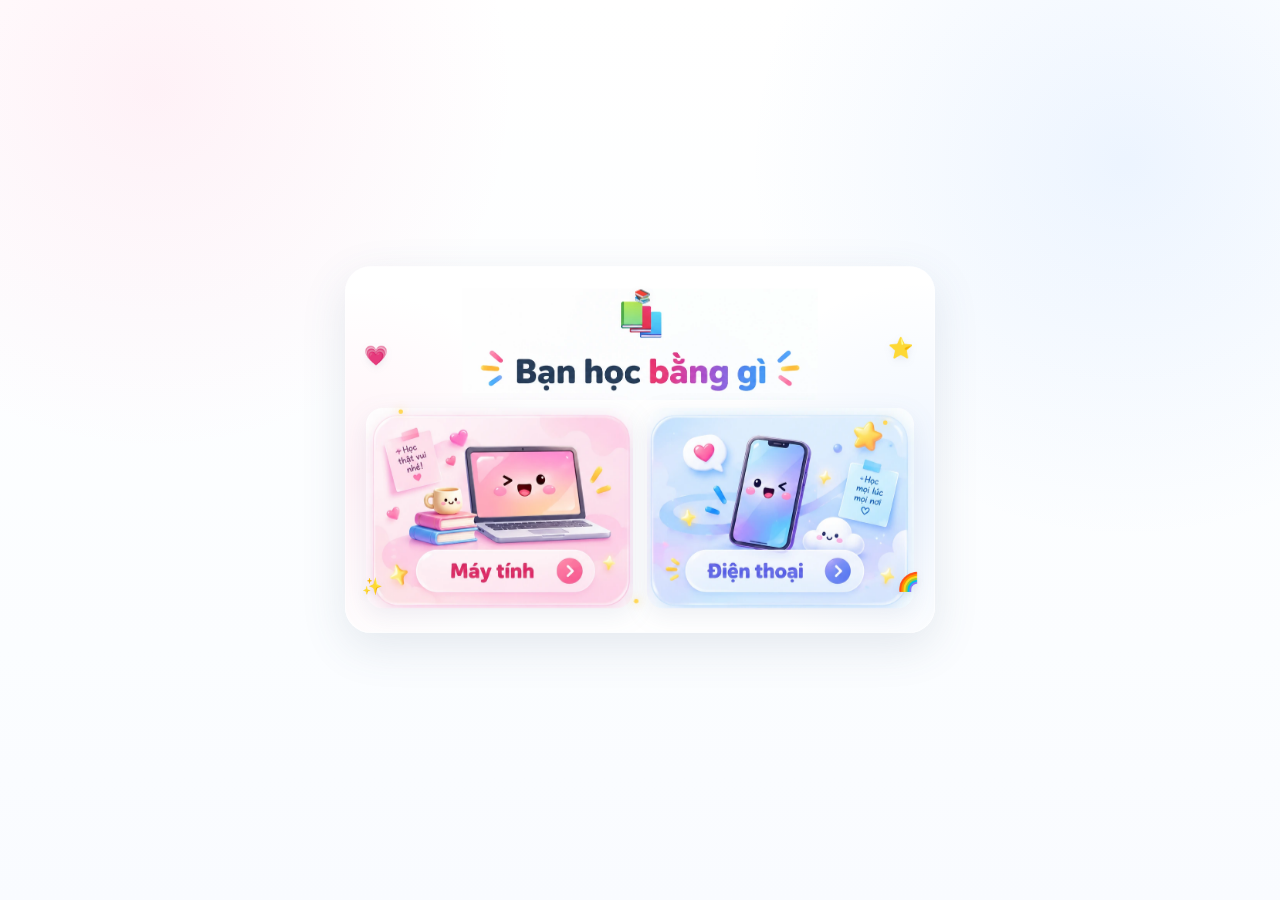
==== commit 471692ab: "2" ====
--- a/index.html
+++ b/index.html
@@ -1,1410 +1,220 @@
-<!DOCTYPE html>
-
+<!doctype html>
 <html lang="vi">
 <head>
-<meta charset="utf-8"/>
-<meta content="width=device-width, initial-scale=1.0" name="viewport"/>
-<meta content="#f28da8" name="theme-color"/>
-<title>Tấn Vương | Học Y Khoa Cùng Tôi</title>
-<link href="style.css" rel="stylesheet"/>
+<meta charset="utf-8">
+<meta name="viewport" content="width=device-width,initial-scale=1,viewport-fit=cover">
+<meta name="theme-color" content="#ffffff">
+<title>Tấn Vương | Bạn học bằng gì?</title>
+<style>
+:root{
+  --ink:#243f60;
+  --pink:#ff4f8c;
+  --blue:#5576ff;
+}
+*{box-sizing:border-box}
+html,body{margin:0;min-height:100%;font-family:Inter,"Segoe UI",Arial,sans-serif}
+body{
+  min-height:100vh;
+  display:grid;
+  place-items:center;
+  overflow-x:hidden;
+  padding:max(18px,env(safe-area-inset-top)) max(16px,env(safe-area-inset-right)) max(18px,env(safe-area-inset-bottom)) max(16px,env(safe-area-inset-left));
+  background:
+    radial-gradient(circle at 12% 10%,rgba(255,126,177,.10),transparent 26%),
+    radial-gradient(circle at 88% 18%,rgba(96,163,255,.11),transparent 28%),
+    linear-gradient(180deg,#fff,#fbfdff 72%,#f9fbff);
+  color:var(--ink);
+}
+.chooser{
+  position:relative;
+  isolation:isolate;
+  width:min(1180px,96vw);
+  padding:clamp(22px,3.5vw,44px) clamp(16px,3.2vw,42px) clamp(28px,4vw,48px);
+  border:1px solid rgba(255,255,255,.95);
+  border-radius:clamp(30px,4vw,58px);
+  background:rgba(255,255,255,.94);
+  box-shadow:0 28px 90px rgba(72,94,126,.13),inset 0 1px 0 rgba(255,255,255,.98);
+  text-align:center;
+  overflow:hidden;
+}
+.chooser::before{
+  content:"";
+  position:absolute;inset:-25%;z-index:-2;
+  background:
+    radial-gradient(circle at 18% 55%,rgba(255,111,167,.09),transparent 24%),
+    radial-gradient(circle at 82% 55%,rgba(95,161,255,.10),transparent 25%);
+  animation:ambientGlow 7s ease-in-out infinite alternate;
+}
+.chooser::after{
+  content:"";
+  position:absolute;inset:0;z-index:-1;pointer-events:none;
+  background:linear-gradient(115deg,transparent 15%,rgba(255,255,255,.56) 43%,transparent 61%);
+  transform:translateX(-115%);
+  animation:panelSheen 8s ease-in-out infinite;
+}
+.title-art{
+  display:block;
+  width:min(710px,80vw);
+  height:auto;
+  margin:0 auto clamp(8px,1.7vw,18px);
+  user-select:none;
+  -webkit-user-drag:none;
+  animation:titleFloat 4.6s ease-in-out infinite;
+}
+.options{
+  width:100%;
+  display:grid;
+  grid-template-columns:repeat(2,minmax(0,1fr));
+  gap:clamp(18px,2.2vw,30px);
+  align-items:stretch;
+  margin-top:-2px;
+}
+.option{
+  appearance:none;
+  position:relative;
+  display:block;
+  width:100%;
+  border:0;
+  padding:0;
+  background:transparent;
+  border-radius:34px;
+  cursor:pointer;
+  outline:none;
+  transform:translateZ(0);
+  transition:transform .28s cubic-bezier(.2,.8,.2,1),filter .28s ease;
+}
+.option img{
+  display:block;
+  width:100%;
+  height:auto;
+  border-radius:34px;
+  user-select:none;
+  -webkit-user-drag:none;
+  filter:drop-shadow(0 16px 24px rgba(72,89,128,.09));
+  transition:filter .28s ease;
+}
+.option::before{
+  content:"";
+  position:absolute;
+  inset:4.4% 2.8% 2.8%;
+  z-index:2;
+  border-radius:31px;
+  border:2px solid transparent;
+  pointer-events:none;
+  transition:border-color .25s ease,box-shadow .25s ease,background .25s ease;
+}
+.option::after{
+  content:"";
+  position:absolute;
+  inset:4% 4% 5%;
+  z-index:3;
+  pointer-events:none;
+  border-radius:28px;
+  background:linear-gradient(112deg,transparent 24%,rgba(255,255,255,.55) 44%,transparent 61%);
+  opacity:0;
+  transform:translateX(-44%);
+}
+.option:hover,.option:focus-visible{transform:translateY(-8px) scale(1.018)}
+.option:hover img,.option:focus-visible img{filter:drop-shadow(0 24px 34px rgba(67,89,137,.18)) saturate(1.04)}
+.option.pc:hover::before,.option.pc:focus-visible::before{border-color:rgba(255,79,140,.42);box-shadow:0 0 0 8px rgba(255,79,140,.07),0 16px 34px rgba(255,79,140,.12)}
+.option.mobile:hover::before,.option.mobile:focus-visible::before{border-color:rgba(85,118,255,.40);box-shadow:0 0 0 8px rgba(85,118,255,.07),0 16px 34px rgba(85,118,255,.12)}
+.option:hover::after,.option:focus-visible::after{opacity:1;animation:cardSheen .78s ease-out 1}
+.option:active{transform:translateY(-2px) scale(.985)}
+.sticker{
+  position:absolute;
+  z-index:5;
+  pointer-events:none;
+  user-select:none;
+  filter:drop-shadow(0 5px 7px rgba(67,80,114,.10));
+  animation:stickerFloat var(--dur,4s) ease-in-out infinite;
+  animation-delay:var(--delay,0s);
+}
+.s1{left:3.2%;top:21%;font-size:clamp(24px,3vw,40px);--dur:4.2s;--delay:-1.4s}
+.s2{right:3.5%;top:19%;font-size:clamp(25px,3.2vw,42px);--dur:4.8s;--delay:-.5s}
+.s3{left:2.8%;bottom:10%;font-size:clamp(22px,2.6vw,36px);--dur:3.8s;--delay:-2s}
+.s4{right:2.5%;bottom:11%;font-size:clamp(22px,2.8vw,38px);--dur:4.4s;--delay:-1.2s}
+.s5{left:49%;top:6%;font-size:clamp(18px,2.1vw,30px);--dur:3.6s;--delay:-.8s}
+.spark{
+  position:absolute;width:9px;height:9px;border-radius:999px;z-index:4;pointer-events:none;
+  background:#ffd755;box-shadow:0 0 18px rgba(255,206,66,.72);
+  animation:sparkPulse 2.3s ease-in-out infinite;
+}
+.spark.a{left:9%;top:39%}.spark.b{right:8%;top:42%;animation-delay:-.8s}.spark.c{left:49%;bottom:8%;animation-delay:-1.45s}
+.sr-only{position:absolute;width:1px;height:1px;padding:0;margin:-1px;overflow:hidden;clip:rect(0,0,0,0);white-space:nowrap;border:0}
+@keyframes titleFloat{0%,100%{transform:translateY(0)}50%{transform:translateY(-4px)}}
+@keyframes stickerFloat{0%,100%{transform:translateY(0) rotate(-2deg)}50%{transform:translateY(-9px) rotate(3deg)}}
+@keyframes sparkPulse{0%,100%{transform:scale(.7);opacity:.35}50%{transform:scale(1.35);opacity:1}}
+@keyframes cardSheen{0%{transform:translateX(-46%)}100%{transform:translateX(58%)}}
+@keyframes ambientGlow{0%{transform:translate3d(-1%,0,0) scale(1)}100%{transform:translate3d(1.5%,1%,0) scale(1.04)}}
+@keyframes panelSheen{0%,73%{transform:translateX(-115%)}88%,100%{transform:translateX(120%)}}
+@media(max-width:720px){
+  body{place-items:start center;padding:12px;background:#fff}
+  .chooser{width:100%;padding:18px 10px 24px;border-radius:30px;box-shadow:none;border-color:#f3f5f8}
+  .title-art{width:min(650px,96vw);margin-bottom:0}
+  .options{grid-template-columns:1fr;gap:8px;margin-top:-4px}
+  .option{width:min(610px,100%);margin-inline:auto;border-radius:28px}
+  .option img{border-radius:28px}
+  .option:hover,.option:focus-visible{transform:translateY(-4px) scale(1.008)}
+  .s1{left:1.5%;top:18%}.s2{right:1.5%;top:18%}.s3{bottom:5%}.s4{bottom:5%}.s5{top:2.5%}
+}
+@media(max-width:430px){
+  body{padding:5px}
+  .chooser{padding:10px 5px 18px;border-radius:24px}
+  .title-art{width:100%;margin-top:-2px}
+  .options{gap:3px}
+  .sticker{opacity:.80}
+  .option::before{inset:5% 3% 3%}
+}
+/* V8 — thu nhỏ toàn bộ hộp chọn giao diện còn 50% */
+.chooser{
+  transform:scale(.5);
+  transform-origin:center center;
+}
+@media(max-width:720px){
+  .chooser{transform-origin:top center}
+}
+
+@media(prefers-reduced-motion:reduce){
+  *,*::before,*::after{animation:none!important;transition:none!important}
+}
+</style>
 </head>
-<body class="closer-kawaii-theme">
-<div aria-hidden="true" class="kawaii-global-scene">
-<img alt="" class="kg-cloud kg-cloud-1" src="assets/stickers/cloud-smile.svg"/>
-<img alt="" class="kg-cloud kg-cloud-2" src="assets/stickers/cloud-smile.svg"/>
-<span class="kg-spark kg-s1">✦</span><span class="kg-spark kg-s2">♡</span><span class="kg-spark kg-s3">✧</span>
-</div>
-<!-- =====================================================
-     BACKGROUND
-===================================================== -->
-<div class="background-orb orb-1"></div>
-<div class="background-orb orb-2"></div>
-<div class="background-orb orb-3"></div>
-<div class="background-orb orb-4"></div>
-<div aria-hidden="true" class="global-stickers">
-<span class="global-sticker gs1">🩺</span>
-<span class="global-sticker gs2">💊</span>
-<span class="global-sticker gs3">🧬</span>
-<span class="global-sticker gs4">🧠</span>
-<span class="global-sticker gs5">🫀</span>
-<span class="global-sticker gs6">🧪</span>
-<span class="global-sticker gs7">🦴</span>
-<span class="global-sticker gs8">💉</span>
-<span class="global-sticker gs9">🔬</span>
-<span class="global-sticker gs10">⚕️</span>
-</div>
-<!-- =====================================================
-     HEADER
-===================================================== -->
-<header class="header">
-<div class="header-inner">
-<button class="brand ripple-target" id="brandHomeBtn" type="button">
-<div class="brand-logo">
-<span class="brand-pulse"></span>
-<span aria-hidden="true" class="brand-cross medical-snake-mark">
-<img alt="" src="assets/ui/asclepius.svg"/>
-</span>
-</div>
-<span class="brand-name">
-                Tấn Vương
-            </span>
-</button>
-<nav aria-label="Điều hướng nhanh" class="kawaii-header-nav">
-<button class="kawaii-nav-btn active" data-kawaii-nav="home" type="button">⌂ <span>Trang chủ</span></button>
-<button class="kawaii-nav-btn" data-kawaii-nav="exercise" type="button">✎ <span>Làm bài</span></button>
-<button class="kawaii-nav-btn" data-kawaii-nav="resource" type="button">▤ <span>Tài liệu</span></button>
-</nav>
-<div class="header-actions">
-<button class="fullscreen-btn ripple-target" id="fullscreenBtn" title="Toàn màn hình" type="button">
-<span id="fullscreenIcon">
-                    ⛶
-                </span>
-</button>
-</div>
-</div>
-</header>
-<!-- =====================================================
-     MAIN
-===================================================== -->
-<main class="container">
-<!-- =====================================================
-     TRANG CHỦ — KAWAII GARDEN V2 FIXED
-===================================================== -->
-<section class="page-section show home-v2-page" id="landingPage">
-<div aria-hidden="true" class="home-v2-sky">
-<span class="home-v2-cloud cloud-a"></span>
-<span class="home-v2-cloud cloud-b"></span>
-<span class="home-v2-star star-a">✦</span>
-<span class="home-v2-star star-b">♡</span>
-<span class="home-v2-star star-c">✧</span>
-</div>
-<section aria-label="Chào mừng" class="home-hero-v2-fixed">
-<img alt="Chào bạn! Học mỗi ngày, tiến gần hơn đến ước mơ khoác áo blouse." class="home-hero-transparent-art" src="assets/home/home-hero-transparent.png"/>
-<div aria-hidden="true" class="home-hero-mascots">
-<img alt="" class="hero-capy-fixed" src="assets/stickers/capybara-doctor.svg"/>
-<img alt="" class="hero-books-fixed" src="assets/stickers/books-plant.svg"/>
-<img alt="" class="hero-cat-fixed" src="assets/stickers/cat-chick.svg"/>
-<img alt="" class="hero-dino-fixed" src="assets/stickers/dino-study.svg"/>
-</div>
-<div class="hero-copy-fixed">
-<div class="hero-kicker-fixed">💗 HỌC Y MỖI NGÀY</div>
-<h1>Chào bạn!</h1>
-<p>Học mỗi ngày, tiến gần hơn đến ước mơ khoác áo blouse.</p>
-<div aria-hidden="true" class="hero-books-labels">
-<span>Better Doctor</span>
-<span>Brighter Future</span>
-<span>You Can Do It!</span>
-</div>
-</div>
-<div aria-hidden="true" class="hero-quote-fixed">
-<span>Tri thức</span>
-<strong>vì một thế hệ<br/>khỏe mạnh hơn ♡</strong>
-</div>
-<div aria-hidden="true" class="hero-doodle-left">Good<br/>Study... ♡</div>
-<div aria-hidden="true" class="hero-doodle-right">Kiến thức hôm nay<br/>tạo nên bác sĩ tương lai ✨</div>
-</section>
-<section aria-label="Chức năng chính" class="home-actions-v2 home-actions-three home-image-actions">
-<button aria-label="Bài học — mở khu luyện tập" class="home-action-card home-image-card home-image-card--lesson ripple-target" id="exercisePortalBtn" type="button">
-<span class="home-card-live-count home-card-live-count--lesson" id="homeQuestionTotal">...</span>
-<span aria-hidden="true" class="home-card-code-arrow">→</span>
-</button>
-<button aria-label="Tài liệu tham khảo — mở thư viện tài liệu" class="home-action-card home-image-card home-image-card--resource ripple-target" id="resourcePortalBtn" type="button">
-<span class="home-card-live-count home-card-live-count--resource" data-home-resource-total="" id="homeResourceTotal">...</span>
-<span aria-hidden="true" class="home-card-code-arrow">→</span>
-</button>
-<button aria-label="Sổ tay — mở ghi chú cá nhân" class="home-action-card home-image-card home-image-card--notebook ripple-target" id="notebookPortalBtn" type="button">
-<span class="home-card-live-count home-card-live-count--notebook" data-home-resource-total="" id="homeNotebookResourceTotal">...</span>
-<span aria-hidden="true" class="home-card-code-arrow">→</span>
-</button>
-</section>
-<div aria-hidden="true" class="home-bottom-garden">
-<img alt="" class="garden-capy" src="assets/stickers/capy-laptop.svg"/>
-<img alt="" class="garden-fox" src="assets/stickers/fox-book.svg"/>
-<img alt="" class="garden-rainbow" src="assets/stickers/rainbow-cloud.svg"/>
-<img alt="" class="garden-sleep" src="assets/stickers/sleep-cat.svg"/>
-<img alt="" class="garden-penguin" src="assets/stickers/penguin-laptop.svg"/>
-<span class="garden-message msg-left">Kiến thức hôm nay<br/>là sức khỏe ngày mai ♡</span>
-<span class="garden-message msg-right">Học đều mỗi ngày<br/>một chút nhé! ✨</span>
-</div>
-</section>
-<!-- =====================================================
-     SỔ TAY
-===================================================== -->
-<section class="page-section notebook-page" id="notebookPage">
-<div class="section-navigation glass-card notebook-navigation">
-<button class="nav-back-btn ripple-target" id="notebookHomeBtn" type="button">🏠 Trang chủ</button>
-<div class="section-nav-center">
-<span class="nav-main-icon">📓</span>
-<div><small>GHI CHÚ CÁ NHÂN</small><strong>Sổ tay</strong></div>
-</div>
-<span class="nav-decoration">✦</span>
-</div>
-<div class="notebook-shell glass-card">
-<div class="notebook-heading">
-<div>
-<span class="notebook-kicker">✎ SỔ TAY HỌC TẬP</span>
-<h2>Ghi lại điều quan trọng</h2>
-<p>Nội dung được tự động lưu trên trình duyệt của thiết bị này.</p>
-</div>
-<span class="notebook-save-status" id="notebookSaveStatus">Đã lưu ✓</span>
-</div>
-<div class="notebook-paper-wrap">
-<textarea class="notebook-textarea" id="notebookTextarea" placeholder="Ví dụ:
-• Tiêu chuẩn chẩn đoán cần nhớ...
-• Công thức / dấu hiệu quan trọng...
-• Những câu mình thường làm sai..." spellcheck="false"></textarea>
-</div>
-<div class="notebook-footer">
-<span id="notebookStats">0 ký tự</span>
-<button class="notebook-clear-btn ripple-target" id="notebookClearBtn" type="button">🧹 Xóa nội dung</button>
-</div>
-</div>
-</section>
-<!-- =====================================================
-     BÀI TẬP
-===================================================== -->
-<section class="page-section" id="exerciseHub">
-<div aria-hidden="true" class="kawaii-page-decor exercise-page-decor">
-<img alt="" class="decor-capy" src="assets/stickers/capybara-doctor.svg"/>
-<img alt="" class="decor-dino" src="assets/stickers/dino-study.svg"/>
-<img alt="" class="decor-bunny" src="assets/stickers/bunny-heart.svg"/>
-<img alt="" class="decor-rainbow" src="assets/stickers/rainbow-cloud.svg"/>
-</div>
-<div aria-hidden="true" class="kawaii-floating-notes">
-<div class="kawaii-paper-note exercise-note-right"><img alt="" src="assets/stickers/paper-note.svg"/><span>Kiến thức là hành trang cả đời! ♡</span></div>
-</div>
-<div class="section-navigation glass-card">
-<button class="nav-back-btn ripple-target" id="exerciseHomeBtn" type="button">
-            🏠 Trang chủ
-        </button>
-<div class="section-nav-center">
-<span class="nav-main-icon">
-                📝
-            </span>
-<div>
-<small>
-                    KHU VỰC HỌC TẬP
-                </small>
-<strong>
-                    Bài Tập
-                </strong>
-</div>
-</div>
-<span class="nav-decoration">
-            ✦
-        </span>
-</div>
-<!-- =================================================
-         MÔN HỌC
-    ================================================= -->
-<div class="subjects">
-<button class="subject-btn ripple-target" data-subject="Nội Khoa" type="button">
-<span class="subject-icon">
-                🫀
-            </span>
-<span class="subject-name">
-                Nội Khoa
-            </span>
-<span class="subject-count" data-subject-count="Nội Khoa">
-                0 Câu
-            </span>
-</button>
-<button class="subject-btn ripple-target" data-subject="Ngoại Khoa" type="button">
-<span class="subject-icon">
-                🩺
-            </span>
-<span class="subject-name">
-                Ngoại Khoa
-            </span>
-<span class="subject-count" data-subject-count="Ngoại Khoa">
-                0 Câu
-            </span>
-</button>
-<button class="subject-btn ripple-target" data-subject="Nhi Khoa" type="button">
-<span class="subject-icon">
-                👶
-            </span>
-<span class="subject-name">
-                Nhi Khoa
-            </span>
-<span class="subject-count" data-subject-count="Nhi Khoa">
-                0 Câu
-            </span>
-</button>
-<button class="subject-btn ripple-target" data-subject="Sản Phụ Khoa" type="button">
-<span class="subject-icon">
-                🤰
-            </span>
-<span class="subject-name">
-                Sản Phụ Khoa
-            </span>
-<span class="subject-count" data-subject-count="Sản Phụ Khoa">
-                0 Câu
-            </span>
-</button>
-<button class="subject-btn ripple-target" data-subject="Giải Phẫu" type="button">
-<span class="subject-icon">
-                🦴
-            </span>
-<span class="subject-name">
-                Giải Phẫu
-            </span>
-<span class="subject-count" data-subject-count="Giải Phẫu">
-                0 Câu
-            </span>
-</button>
-<button class="subject-btn ripple-target" data-subject="Sinh Lý" type="button">
-<span class="subject-icon">
-                🧠
-            </span>
-<span class="subject-name">
-                Sinh Lý
-            </span>
-<span class="subject-count" data-subject-count="Sinh Lý">
-                0 Câu
-            </span>
-</button>
-<!-- HÓA SINH -->
-<button class="subject-btn ripple-target" data-subject="Hóa Sinh" type="button">
-<span class="subject-icon">
-                🧪
-            </span>
-<span class="subject-name">
-                Hóa Sinh
-            </span>
-<span class="subject-count" data-subject-count="Hóa Sinh">
-                0 Câu
-            </span>
-</button>
-<!-- CÁC MÔN KHÁC -->
-<button class="subject-btn ripple-target" data-subject="Các môn khác" type="button">
-<span class="subject-icon">
-                📚
-            </span>
-<span class="subject-name">
-                Các môn khác
-            </span>
-<span class="subject-count" data-subject-count="Các môn khác">
-                0 Câu
-            </span>
-</button>
-<!-- TIẾNG ANH -->
-<button class="subject-btn english-subject ripple-target" data-subject="Tiếng Anh" type="button">
-<span class="english-new-badge">
-                FLASHCARD
-            </span>
-<!-- ĐÃ ĐỔI CỜ 🇬🇧 THÀNH STICKER 🔤 -->
-<span class="subject-icon english-subject-icon">
-                🔤
-            </span>
-<span class="subject-name">
-                Tiếng Anh
-            </span>
-<span class="subject-count english-count" data-subject-count="Tiếng Anh">
-                0 Câu
-            </span>
-</button>
-</div>
-<!-- =================================================
-         CẤU HÌNH
-    ================================================= -->
-</section><section class="page-section subject-detail-page" id="subjectPage"><div aria-hidden="true" class="subject-page-decor">
-<span class="subject-page-spark sp-s1">✦</span>
-<span class="subject-page-spark sp-s2">♡</span>
-<span class="subject-page-spark sp-s3">✧</span>
-</div><div class="subject-page-navigation glass-card">
-<button class="subject-page-back ripple-target" id="subjectBackBtn" type="button">← Danh sách môn</button>
-<div class="subject-page-heading">
-<span class="subject-page-icon" id="subjectPageIcon">📚</span>
-<div>
-<small>MÔN HỌC ĐANG CHỌN</small>
-<strong id="subjectPageTitle">Môn học</strong>
-</div>
-</div>
-<button class="subject-page-home ripple-target" id="subjectPageHomeBtn" title="Trang chủ" type="button">⌂</button>
-</div><div class="subject-page-intro">
-<span>✦</span>
-<p>Chọn một bộ trắc nghiệm bên dưới để bắt đầu học.</p>
-<span>♡</span>
-</div></section><section class="page-section quiz-config-page" id="quizConfigPage">
-<div class="quiz-config-navigation glass-card">
-<button class="quiz-config-back ripple-target" id="quizConfigBackBtn" type="button">← Chọn bộ</button>
-<div class="quiz-config-heading">
-<span aria-hidden="true" class="quiz-config-icon">📝</span>
-<div>
-<small>CẤU HÌNH BÀI LÀM</small>
-<strong id="quizConfigTitle">Bộ trắc nghiệm</strong>
-</div>
-</div>
-<button class="quiz-config-home ripple-target" id="quizConfigHomeBtn" title="Trang chủ" type="button">⌂</button>
-</div>
-<div aria-hidden="true" class="quiz-config-intro">
-<span>✦</span><p>Chọn số câu, thời gian và hình thức học.</p><span>♡</span>
-</div>
-<div class="mode-area" id="modeArea">
-<div class="selected-subject glass-card">
-<div class="selected-subject-info">
-<span class="selected-dot"></span>
-<div>
-<small>
-                        ĐANG CHỌN
-                    </small>
-<h2 id="selectedSubjectName"></h2>
-</div>
-</div>
-<span class="selected-count" id="subjectCountText">
-                0 câu hỏi
-            </span>
-</div>
-<div class="test-config">
-<!-- SỐ CÂU -->
-<div class="config-group glass-card">
-<div class="config-header">
-<div class="config-icon">
-                        📝
-                    </div>
-<div>
-<strong>
-                            Số câu
-                        </strong>
-<small>
-                            Chọn số câu kiểm tra
-                        </small>
-</div>
-</div>
-<div class="choice-row" id="questionCountChoices">
-<button class="choice-btn ripple-target" data-count="10" type="button">
-<strong>10</strong>
-<span>câu</span>
-</button>
-<button class="choice-btn active ripple-target" data-count="15" type="button">
-<strong>15</strong>
-<span>câu</span>
-</button>
-<button class="choice-btn ripple-target" data-count="20" type="button">
-<strong>20</strong>
-<span>câu</span>
-</button>
-<button class="choice-btn ripple-target" data-count="30" type="button">
-<strong>30</strong>
-<span>câu</span>
-</button>
-<button class="choice-btn ripple-target" data-count="50" type="button">
-<strong>50</strong>
-<span>câu</span>
-</button>
-<button class="choice-btn ripple-target" data-count="all" type="button">
-<strong>∞</strong>
-<span>tất cả</span>
-</button>
-</div>
-</div>
-<!-- THỜI GIAN -->
-<div class="config-group glass-card">
-<div class="config-header">
-<div class="config-icon timer-config-icon">
-                        ⏱
-                    </div>
-<div>
-<strong>
-                            Thời gian
-                        </strong>
-<small>
-                            Thời gian làm bài
-                        </small>
-</div>
-</div>
-<div class="choice-row time-choice-row" id="timeChoices">
-<button class="choice-btn ripple-target" data-time="0" type="button">
-<strong>∞</strong>
-<span>Tự do</span>
-</button>
-<button class="choice-btn active ripple-target" data-time="15" type="button">
-<strong>15</strong>
-<span>phút</span>
-</button>
-<button class="choice-btn ripple-target" data-time="30" type="button">
-<strong>30</strong>
-<span>phút</span>
-</button>
-<button class="choice-btn ripple-target" data-time="45" type="button">
-<strong>45</strong>
-<span>phút</span>
-</button>
-<button class="choice-btn ripple-target" data-time="60" type="button">
-<strong>60</strong>
-<span>phút</span>
-</button>
-</div>
-</div>
-</div>
-<!-- =================================================
-             CHẾ ĐỘ
-        ================================================= -->
-<div class="mode-grid" id="modeGrid">
-<button class="mode-card test-mode ripple-target" id="startTestBtn" type="button">
-<span class="mode-sticker">
-                    🧪
-                </span>
-<div class="mode-icon">
-                    📝
-                </div>
-<div class="mode-content">
-<span>
-                        KIỂM TRA
-                    </span>
-<h3>
-                        Bắt đầu TEST
-                    </h3>
-<p>
-                        Random câu hỏi và đáp án.
-                    </p>
-</div>
-<div class="mode-arrow">
-                    →
-                </div>
-</button>
-<button class="mode-card read-mode ripple-target" id="readQuestionsBtn" type="button">
-<span class="mode-sticker">
-                    🩺
-                </span>
-<div class="mode-icon">
-                    📖
-                </div>
-<div class="mode-content">
-<span>
-                        ÔN TẬP
-                    </span>
-<h3>
-                        Đọc câu hỏi
-                    </h3>
-<p>
-                        Xem đáp án và giải thích.
-                    </p>
-</div>
-<div class="mode-arrow">
-                    →
-                </div>
-</button>
-<!-- FLASHCARD -->
-<button class="mode-card flashcard-mode ripple-target" id="flashcardModeBtn" type="button">
-<span class="mode-sticker flash-mode-sticker">
-                    💬
-                </span>
-<div class="mode-icon flashcard-mode-icon">
-                    🎴
-                </div>
-<div class="mode-content">
-<span>
-                        ENGLISH
-                    </span>
-<h3>
-                        Học bằng Flashcard
-                    </h3>
-<p>
-                        Lật thẻ, ghi nhớ và luyện từ vựng.
-                    </p>
-</div>
-<div class="mode-arrow flashcard-arrow">
-                    →
-                </div>
-</button>
-<!-- LUYỆN TỪ -->
-<button class="mode-card word-practice-mode ripple-target" id="wordPracticeModeBtn" type="button">
-<span class="mode-sticker word-practice-mode-sticker">
-                    ✨
-                </span>
-<div class="mode-icon word-practice-mode-icon">
-                    ⌨️
-                </div>
-<div class="mode-content">
-<span>
-                        ENGLISH
-                    </span>
-<h3>
-                        Luyện từ
-                    </h3>
-<p>
-                        Điền Anh ↔ Việt, sai nhập lại đến khi đúng.
-                    </p>
-</div>
-<div class="mode-arrow word-practice-arrow">
-                    →
-                </div>
-</button>
-</div>
-</div></section>
-<!-- =====================================================
-     TÀI LIỆU
-===================================================== -->
-<section class="page-section" id="resourceHub">
-<div class="section-navigation glass-card">
-<button class="nav-back-btn ripple-target" id="resourceHomeBtn" type="button">
-            🏠 Trang chủ
-        </button>
-<div class="section-nav-center">
-<span class="nav-main-icon">
-                📚
-            </span>
-<div>
-<small>
-                    THƯ VIỆN
-                </small>
-<strong>
-                    Tài Liệu
-                </strong>
-</div>
-</div>
-<span class="nav-decoration">
-            ✦
-        </span>
-</div>
-<div class="library-banner glass-card">
-<div class="library-banner-icon">
-            📚
-        </div>
-<div class="library-banner-content">
-<span>
-                THƯ VIỆN Y KHOA
-            </span>
-<h2>
-                Tài liệu học tập
-            </h2>
-<p>
-                Sách và slide lưu trên Google Drive,
-                không chiếm dung lượng hosting.
-            </p>
-</div>
-<div class="drive-status">
-<span class="drive-status-dot"></span>
+<body>
+<main class="chooser" aria-labelledby="chooserTitle">
+  <h1 class="sr-only" id="chooserTitle">Bạn học bằng gì</h1>
+  <img class="title-art" src="assets/device-chooser/chooser-title.webp?v=20260912c1" alt="Bạn học bằng gì" draggable="false">
 
-            Google Drive
+  <span class="sticker s1" aria-hidden="true">💗</span>
+  <span class="sticker s2" aria-hidden="true">⭐</span>
+  <span class="sticker s3" aria-hidden="true">✨</span>
+  <span class="sticker s4" aria-hidden="true">🌈</span>
+  <span class="sticker s5" aria-hidden="true">📚</span>
+  <i class="spark a" aria-hidden="true"></i><i class="spark b" aria-hidden="true"></i><i class="spark c" aria-hidden="true"></i>
 
-        </div>
-</div>
-<div class="resource-category-grid">
-<button class="resource-category-card book-category ripple-target" id="bookResourceBtn" type="button">
-<div class="resource-category-icon">
-                📘
-            </div>
-<span class="resource-category-label">
-                E-BOOK
-            </span>
-<h2>
-                Sách Tham Khảo
-            </h2>
-<p>
-                Giáo trình và sách Y khoa.
-            </p>
-<div class="resource-category-footer">
-<span id="bookCount">
-                    0 sách
-                </span>
-<strong>
-                    →
-                </strong>
-</div>
-</button>
-<button class="resource-category-card slide-category ripple-target" id="slideResourceBtn" type="button">
-<div class="resource-category-icon">
-                🖥️
-            </div>
-<span class="resource-category-label">
-                SLIDE
-            </span>
-<h2>
-                Slide Tham Khảo
-            </h2>
-<p>
-                Slide bài giảng phục vụ ôn tập.
-            </p>
-<div class="resource-category-footer">
-<span id="slideCount">
-                    0 tài liệu
-                </span>
-<strong>
-                    →
-                </strong>
-</div>
-</button>
-</div>
-</section>
-<!-- =====================================================
-     DANH SÁCH SÁCH
-===================================================== -->
-<section class="page-section" id="resourceListPage">
-<div class="section-navigation glass-card">
-<button class="nav-back-btn ripple-target" id="backToResourcesBtn" type="button">
-            ← Tài liệu
-        </button>
-<div class="section-nav-center">
-<span class="nav-main-icon" id="resourceListIcon">
-                📘
-            </span>
-<div>
-<small>
-                    THƯ VIỆN
-                </small>
-<strong id="resourceListTitle">
-                    Sách Tham Khảo
-                </strong>
-</div>
-</div>
-<button class="small-home-btn ripple-target" id="resourceListHomeBtn" type="button">
-            🏠
-        </button>
-</div>
-<div class="resource-search glass-card">
-<span class="resource-search-icon">
-            🔎
-        </span>
-<div>
-<label for="resourceSearchInput">
-                Tìm trong thư viện
-            </label>
-<input autocomplete="off" id="resourceSearchInput" placeholder="Nhập tên sách..." type="search"/>
-</div>
-<span class="resource-result-count" id="resourceResultCount">
-            0 sách
-        </span>
-<button class="resource-clear-btn ripple-target" id="resourceClearSearchBtn" type="button">
-            ✕
-        </button>
-</div>
-<div class="book-list" id="resourceList"></div>
-</section>
-<!-- =====================================================
-     QUIZ
-===================================================== -->
-<section class="page-section" id="quizPage">
-<div aria-hidden="true" class="kawaii-page-decor quiz-page-decor">
-<img alt="" class="quiz-decor-study" src="assets/stickers/bear-study-desk.svg"/>
-<img alt="" class="quiz-decor-bunny" src="assets/stickers/bunny-heart.svg"/>
-<img alt="" class="quiz-decor-cloud" src="assets/stickers/cloud-smile.svg"/>
-</div>
-<div aria-hidden="true" class="kawaii-floating-notes">
-<div class="kawaii-paper-note quiz-note-left"><img alt="" src="assets/stickers/paper-note.svg"/><span>Mỗi câu hỏi là một bước tiến ♡</span></div>
-</div>
-<div class="quiz-header glass-card">
-<button class="quiz-header-btn ripple-target" id="quizHomeBtn" type="button">
-            🏠 Trang chủ
-        </button>
-<div class="quiz-header-subject">
-<span>🧠</span>
-<strong id="quizTopSubject"></strong>
-</div>
-<button class="quiz-header-btn ripple-target" id="quizFullscreenBtn" type="button">
-            ⛶
-        </button>
-</div>
-<div class="quiz-layout">
-<!-- MAIN -->
-<div class="quiz-main glass-card">
-<div class="quiz-top">
-<div>
-<div class="quiz-live">
-<span></span>
-
-                        ĐANG LÀM BÀI
-
-                    </div>
-<h2 id="quizSubject"></h2>
-<p id="quizInfoText"></p>
-</div>
-<div class="timer" id="timer">
-
-                    ⏱
-
-                    <strong id="timerText">
-                        15:00
-                    </strong>
-</div>
-</div>
-<div class="progress-box">
-<div class="progress-head">
-<span id="progressText"></span>
-<span id="progressPercent">
-                        0%
-                    </span>
-</div>
-<div class="progress-track">
-<div class="progress-value" id="progressValue"></div>
-</div>
-<div class="answered-status" id="answeredStatus"></div>
-</div>
-<div class="question-head">
-<span class="question-number" id="questionNumber">
-                    CÂU 1
-                </span>
-<button class="flag-btn ripple-target" id="flagBtn" type="button">
-                    ⭐ Đánh dấu
-                </button>
-</div>
-<div class="question-text" id="questionText"></div>
-<div class="answers" id="answersArea"></div>
-<div class="answer-explanation" id="answerExplanation">
-<div class="explanation-head">
-<span>
-                        💡
-                    </span>
-<div>
-<small>
-                            GIẢI THÍCH
-                        </small>
-<strong id="correctAnswerText"></strong>
-</div>
-</div>
-<p id="explanationText"></p>
-<div class="answer-detail-list" id="answerDetailList"></div>
-</div>
-<div class="quiz-navigation">
-<button class="quiz-nav-btn previous-btn ripple-target" id="prevBtn" type="button">
-                    🩺 ← Câu trước
-                </button>
-<button class="quiz-nav-btn next-btn ripple-target" id="nextBtn" type="button">
-                    Câu tiếp → 💊
-                </button>
-</div>
-</div>
-<!-- SIDEBAR -->
-<aside class="quiz-sidebar glass-card">
-<div class="sidebar-score" id="sidebarScore">
-<span class="score-label">
-                    KẾT QUẢ
-                </span>
-<div class="score-circle" id="scoreCircle">
-<div>
-<strong id="circlePercent">
-                            0%
-                        </strong>
-<span id="circleScore">
-                            0 điểm
-                        </span>
-</div>
-</div>
-<strong class="score-fraction" id="sidebarFraction"></strong>
-<span class="score-tier" id="sidebarTier"></span>
-<div class="score-stats">
-<div class="score-correct">
-<strong id="correctCount">
-                            0
-                        </strong>
-<span>
-                            Đúng
-                        </span>
-</div>
-<div class="score-wrong">
-<strong id="wrongCount">
-                            0
-                        </strong>
-<span>
-                            Sai
-                        </span>
-</div>
-<div class="score-blank">
-<strong id="blankCount">
-                            0
-                        </strong>
-<span>
-                            Trống
-                        </span>
-</div>
-</div>
-<div class="result-time" id="resultTime"></div>
-</div>
-<div class="review-tools" id="reviewTools">
-<strong>
-                    Xem lại
-                </strong>
-<div class="review-buttons">
-<button class="review-btn active ripple-target" data-review="all" type="button">
-                        Tất cả
-                    </button>
-<button class="review-btn ripple-target" data-review="wrong" type="button">
-                        Câu sai
-                    </button>
-<button class="review-btn ripple-target" data-review="flagged" type="button">
-                        ⭐
-                    </button>
-</div>
-</div>
-<div class="sidebar-title-row">
-<strong>
-                    Danh sách câu
-                </strong>
-<span>
-                    🧬
-                </span>
-</div>
-<div class="question-grid" id="questionGrid"></div>
-<div class="question-legend" id="questionLegend"></div>
-<button class="sidebar-action jump-action ripple-target" id="jumpUnansweredBtn" type="button">
-                🔎 Tới câu chưa làm
-            </button>
-<button class="sidebar-action submit-action ripple-target" id="submitBtn" type="button">
-                🧪 NỘP BÀI ✓
-            </button>
-<button class="sidebar-action new-action ripple-target" id="sidebarNewQuizBtn" type="button">
-                🎲 Làm bài mới
-            </button>
-<button class="sidebar-action retry-action ripple-target" id="retryWrongBtn" type="button">
-                🔁 Luyện lại câu sai
-            </button>
-<button class="sidebar-action exit-action ripple-target" id="exitQuizBtn" type="button">
-                🚪 Thoát bài
-            </button>
-</aside>
-</div>
-</section>
-<!-- =====================================================
-     ĐỌC CÂU HỎI
-===================================================== -->
-<section class="page-section" id="readPage">
-<div class="read-page-header glass-card">
-<div>
-<span>
-                📖 ÔN TẬP
-            </span>
-<h2 id="readSubject"></h2>
-</div>
-<div>
-<button class="nav-back-btn ripple-target" id="backFromReadBtn" type="button">
-                ← Bài tập
-            </button>
-<button class="small-home-btn ripple-target" id="readHomeBtn" type="button">
-                🏠
-            </button>
-</div>
-</div>
-<div class="read-search glass-card">
-<span>
-            🔎
-        </span>
-<input autocomplete="off" id="readSearchInput" placeholder="Tìm kiếm câu hỏi..." type="search"/>
-<strong id="readResultCount">
-            0 câu
-        </strong>
-</div>
-<div class="read-list" id="readList"></div>
-<div class="pagination glass-card" id="readPagination">
-<button class="pagination-btn ripple-target" id="readPrevPageBtn" type="button">
-            ← Trang trước
-        </button>
-<div>
-<small>
-                TRANG
-            </small>
-<strong id="readPageIndicator">
-                1 / 1
-            </strong>
-</div>
-<button class="pagination-btn ripple-target" id="readNextPageBtn" type="button">
-            Trang sau →
-        </button>
-</div>
-</section>
-<!-- =====================================================
-     FLASHCARD
-===================================================== -->
-<section class="page-section" id="flashcardPage">
-<div class="flashcard-page-bg">
-<span class="flash-decor fd1">
-            🔤
-        </span>
-<span class="flash-decor fd2">
-            💬
-        </span>
-<span class="flash-decor fd3">
-            ✏️
-        </span>
-<span class="flash-decor fd4">
-            🎧
-        </span>
-<span class="flash-decor fd5">
-            ABC
-        </span>
-<div class="flashcard-header blue-glass">
-<button class="flash-header-btn ripple-target" id="backFromFlashcardBtn" type="button">
-                ← Tiếng Anh
-            </button>
-<div class="flash-header-center">
-<span>
-                    🎴
-                </span>
-<div>
-<small>
-                        ENGLISH STUDY
-                    </small>
-<strong>
-                        Flashcard
-                    </strong>
-</div>
-</div>
-<button class="flash-header-btn home-flash-btn ripple-target" id="flashcardHomeBtn" type="button">
-                🏠
-            </button>
-</div>
-<div class="flash-dashboard blue-glass">
-<div class="flash-dashboard-title">
-<span class="flash-main-icon">
-                    🔤
-                </span>
-<div>
-<span>
-                        HỌC TỪ VỰNG
-                    </span>
-<h2>
-                        English Flashcards
-                    </h2>
-<p>
-                        Nhấn vào thẻ hoặc phím Space để lật.
-                    </p>
-</div>
-</div>
-<div class="flash-stats">
-<div>
-<small>
-                        THẺ
-                    </small>
-<strong id="flashTotalCount">
-                        0
-                    </strong>
-</div>
-<div>
-<small>
-                        ĐÃ NHỚ
-                    </small>
-<strong id="flashKnownCount">
-                        0
-                    </strong>
-</div>
-<div>
-<small>
-                        CÒN LẠI
-                    </small>
-<strong id="flashRemainingCount">
-                        0
-                    </strong>
-</div>
-</div>
-</div>
-<div class="flash-search-row blue-glass">
-<span>
-                🔎
-            </span>
-<input autocomplete="off" id="flashSearchInput" placeholder="Tìm từ vựng..." type="search"/>
-<button class="flash-small-btn ripple-target" id="flashShuffleBtn" type="button">
-                🔀 Random
-            </button>
-<button class="flash-small-btn ripple-target" id="flashResetBtn" type="button">
-                ↻ Reset
-            </button>
-</div>
-<div class="flash-progress-section">
-<div class="flash-progress-info">
-<strong id="flashPosition">
-                    Thẻ 0 / 0
-                </strong>
-<span id="flashProgressPercent">
-                    0%
-                </span>
-</div>
-<div class="flash-progress-track">
-<div class="flash-progress-value" id="flashProgressValue"></div>
-</div>
-</div>
-<div class="flashcard-stage">
-<div class="flashcard" id="flashcard" tabindex="0">
-<div class="flashcard-inner">
-<div class="flashcard-face flashcard-front">
-<span class="flash-face-label">
-                            ENGLISH
-                        </span>
-<span class="flash-word-icon">
-                            🔤
-                        </span>
-<h2 id="flashFrontText">
-                            Chưa có flashcard
-                        </h2>
-<p id="flashFrontHint">
-                            Nhấn để xem nghĩa
-                        </p>
-<div class="flash-click-hint">
-                            ↻ Lật thẻ
-                        </div>
-</div>
-<div class="flashcard-face flashcard-back">
-<span class="flash-face-label">
-                            VIETNAMESE
-                        </span>
-<span class="flash-word-icon">
-                            💬
-                        </span>
-<h2 id="flashBackText"></h2>
-<p class="flash-pronunciation" id="flashPronunciation"></p>
-<div class="flash-example" id="flashExample"></div>
-<div class="flash-click-hint">
-                            ↻ Lật lại
-                        </div>
-</div>
-</div>
-</div>
-</div>
-<div class="flashcard-actions">
-<button class="flash-nav-btn ripple-target" id="flashPrevBtn" type="button">
-                ← Thẻ trước
-            </button>
-<button class="flash-known-btn ripple-target" id="flashKnownBtn" type="button">
-                ○ Đánh dấu đã nhớ
-            </button>
-<button class="flash-nav-btn next-flash-btn ripple-target" id="flashNextBtn" type="button">
-                Thẻ tiếp →
-            </button>
-</div>
-</div>
-</section>
-<!-- =====================================================
-     LUYỆN TỪ TIẾNG ANH
-===================================================== -->
-<section class="page-section" id="wordPracticePage">
-<div class="word-practice-page-bg">
-<span aria-hidden="true" class="word-decor wd1">A</span>
-<span aria-hidden="true" class="word-decor wd2">あ</span>
-<span aria-hidden="true" class="word-decor wd3">💬</span>
-<span aria-hidden="true" class="word-decor wd4">✍️</span>
-<span aria-hidden="true" class="word-decor wd5">✨</span>
-<div class="word-practice-header word-glass">
-<button class="word-header-btn ripple-target" id="backFromWordPracticeBtn" type="button">
-                ← Tiếng Anh
-            </button>
-<div class="word-header-center">
-<span>🧩</span>
-<div>
-<small>VOCABULARY TRAINER</small>
-<strong>Luyện từ</strong>
-</div>
-</div>
-<button class="word-header-btn word-home-btn ripple-target" id="wordPracticeHomeBtn" title="Trang chủ" type="button">
-                🏠
-            </button>
-</div>
-<div class="word-practice-dashboard">
-<div class="word-practice-intro word-glass">
-<div class="word-intro-icon">
-                    🔤
-                </div>
-<div>
-<small>LUYỆN PHẢN XẠ TỪ VỰNG</small>
-<h2>Anh ↔ Việt</h2>
-<p>Trả lời đúng mới được chuyển sang từ tiếp theo.</p>
-</div>
-</div>
-<div class="word-practice-stats">
-<div>
-<small>ĐÚNG</small>
-<strong id="wordPracticeCorrectCount">0</strong>
-</div>
-<div>
-<small>SAI</small>
-<strong id="wordPracticeWrongCount">0</strong>
-</div>
-<div>
-<small>CHÍNH XÁC</small>
-<strong id="wordPracticeAccuracy">100%</strong>
-</div>
-</div>
-</div>
-<div class="word-direction-panel word-glass">
-<div class="word-direction-copy">
-<span>🎯</span>
-<div>
-<strong>Chọn chiều luyện</strong>
-<small>Có thể đổi bất cứ lúc nào</small>
-</div>
-</div>
-<div class="word-direction-buttons">
-<button class="word-direction-btn ripple-target" data-word-direction="en-vi" type="button">
-                    🇬🇧 Anh → Việt
-                </button>
-<button class="word-direction-btn ripple-target" data-word-direction="vi-en" type="button">
-                    🇻🇳 Việt → Anh
-                </button>
-<button class="word-direction-btn active ripple-target" data-word-direction="mixed" type="button">
-                    🔀 Trộn 2 chiều
-                </button>
-</div>
-</div>
-<div class="word-progress-section">
-<div class="word-progress-info">
-<strong id="wordPracticePosition">Từ 0 / 0</strong>
-<button class="word-shuffle-btn ripple-target" id="wordPracticeShuffleBtn" type="button">
-                    🔀 Đổi thứ tự
-                </button>
-</div>
-<div class="word-progress-track">
-<div class="word-progress-value" id="wordPracticeProgressValue"></div>
-</div>
-</div>
-<div class="word-practice-card" id="wordPracticeCard">
-<span aria-hidden="true" class="word-card-spark ws1">✦</span>
-<span aria-hidden="true" class="word-card-spark ws2">✧</span>
-<span aria-hidden="true" class="word-card-spark ws3">✦</span>
-<div class="word-question-area">
-<span class="word-question-label" id="wordPracticeQuestionLabel">
-                    ENGLISH → VIETNAMESE
-                </span>
-<div class="word-question-icon">
-                    💭
-                </div>
-<h2 id="wordPracticePrompt">
-                    Chưa có từ vựng
-                </h2>
-<p class="word-direction-label" id="wordPracticeDirectionLabel">
-                    Hãy nhập nghĩa tiếng Việt
-                </p>
-<p class="word-pronunciation" id="wordPracticePronunciation"></p>
-<div class="word-example" id="wordPracticeExample"></div>
-</div>
-<form autocomplete="off" class="word-answer-form" id="wordPracticeForm">
-<label class="word-input-label" for="wordPracticeInput" id="wordPracticeInputLabel">
-                    Nghĩa tiếng Việt của bạn
-                </label>
-<div class="word-input-wrap">
-<span class="word-input-icon">✍️</span>
-<input autocapitalize="off" autocomplete="off" id="wordPracticeInput" placeholder="Nhập đáp án tại đây..." spellcheck="false" type="text"/>
-<span aria-hidden="true" class="word-input-status"></span>
-</div>
-<div aria-live="polite" class="word-practice-feedback" id="wordPracticeFeedback">
-                    Nhập đáp án rồi nhấn Enter hoặc nút Kiểm tra.
-                </div>
-<div aria-live="polite" class="word-hint-box" id="wordPracticeHintBox"></div>
-<div class="word-action-grid">
-<button class="word-action-btn hint-word-btn ripple-target" id="wordPracticeHintBtn" type="button">
-                        💡 Gợi ý
-                    </button>
-<button class="word-action-btn answer-word-btn ripple-target" id="wordPracticeAnswerBtn" type="button">
-                        👀 Hiện đáp án
-                    </button>
-<button class="word-action-btn check-word-btn ripple-target" type="submit">
-                        ✓ Kiểm tra
-                    </button>
-</div>
-</form>
-</div>
-<div class="word-rule-note word-glass">
-<span>🌈</span>
-<p><strong>Luật luyện:</strong> Sai sẽ sáng đỏ và giữ nguyên từ. Đúng sẽ sáng xanh rồi tự chuyển sang từ kế tiếp.</p>
-</div>
-</div>
-</section>
+  <section class="options" aria-label="Chọn thiết bị học">
+    <button class="option pc" type="button" data-target="pc.html" aria-label="Học bằng máy tính">
+      <img src="assets/device-chooser/chooser-pc.webp?v=20260912c1" alt="Máy tính" draggable="false">
+    </button>
+    <button class="option mobile" type="button" data-target="mobile.html" aria-label="Học bằng điện thoại">
+      <img src="assets/device-chooser/chooser-mobile.webp?v=20260912c1" alt="Điện thoại" draggable="false">
+    </button>
+  </section>
 </main>
-<!-- =====================================================
-     GOOGLE DRIVE VIEWER
-===================================================== -->
-<div class="resource-viewer-modal" id="resourceViewerModal">
-<div class="resource-viewer-box" id="resourceViewerBox">
-<div class="viewer-header">
-<div class="viewer-title-group">
-<span class="viewer-book-icon">
-                    📘
-                </span>
-<div>
-<small>
-                        GOOGLE DRIVE
-                    </small>
-<strong id="viewerTitle">
-                        Tài liệu
-                    </strong>
-</div>
-</div>
-<div class="viewer-actions">
-<a class="viewer-action download-viewer-btn" href="#" id="viewerDownloadBtn" rel="noopener noreferrer" target="_blank">
-                    ⬇ Tải sách
-                </a>
-<a class="viewer-action drive-viewer-btn" href="#" id="viewerOpenSourceBtn" rel="noopener noreferrer" target="_blank">
-                    ↗ Google Drive
-                </a>
-<button class="viewer-action ripple-target" id="viewerFullBtn" type="button">
-                    ⛶ Toàn màn hình
-                </button>
-<button class="viewer-action close-viewer-btn ripple-target" id="viewerCloseBtn" type="button">
-                    ✕ Đóng
-                </button>
-</div>
-</div>
-<div class="viewer-status-bar">
-<span class="viewer-online-dot"></span>
-<span>
-                Google Drive Preview
-            </span>
-<small>
-                Điều hướng trang và zoom bằng Google Drive
-            </small>
-</div>
-<div class="viewer-stage">
-<div class="viewer-loading" id="viewerLoading">
-<div class="viewer-spinner"></div>
-<strong>
-                    Đang mở tài liệu...
-                </strong>
-</div>
-<iframe allow="autoplay; fullscreen" allowfullscreen="" frameborder="0" id="resourceIframe" src=""></iframe>
-</div>
-</div>
-</div>
-<!-- =====================================================
-     NỘP BÀI
-===================================================== -->
-<div class="modal" id="submitConfirmModal">
-<div class="modal-card">
-<span class="modal-icon">
-            📝
-        </span>
-<h2>
-            Nộp bài?
-        </h2>
-<p id="submitConfirmMessage"></p>
-<div class="modal-actions">
-<button class="modal-secondary ripple-target" id="cancelSubmitBtn" type="button">
-                🩺 Làm tiếp
-            </button>
-<button class="modal-primary ripple-target" id="confirmSubmitBtn" type="button">
-                🧪 Nộp bài
-            </button>
-</div>
-</div>
-</div>
-<!-- =====================================================
-     THOÁT BÀI
-===================================================== -->
-<div class="modal" id="exitConfirmModal">
-<div class="modal-card">
-<span class="modal-icon">
-            🚪
-        </span>
-<h2>
-            Thoát bài thi?
-        </h2>
-<p>
-            Bài làm hiện tại sẽ bị mất.
-        </p>
-<div class="modal-actions">
-<button class="modal-secondary ripple-target" id="cancelExitBtn" type="button">
-                Ở lại
-            </button>
-<button class="modal-danger ripple-target" id="confirmExitBtn" type="button">
-                Thoát
-            </button>
-</div>
-</div>
-</div>
-<!-- =====================================================
-     KẾT QUẢ
-===================================================== -->
-<div class="modal" id="resultModal">
-<div class="modal-card result-modal-card">
-<span class="result-trophy">
-            🏆
-        </span>
-<small class="result-kicker">
-            HOÀN THÀNH
-        </small>
-<h2>
-            Kết quả của bạn
-        </h2>
-<div class="big-score-circle" id="bigScoreCircle">
-<div>
-<strong id="modalPercent">
-                    0%
-                </strong>
-<span>
-                    chính xác
-                </span>
-</div>
-</div>
-<strong class="result-score" id="scoreText">
-            0 điểm
-        </strong>
-<div class="result-fraction" id="modalScoreFraction"></div>
-<div class="result-tier" id="modalTier"></div>
-<p id="resultMessage"></p>
-<div class="result-stat-grid">
-<div class="result-correct">
-<strong id="modalCorrect">
-                    0
-                </strong>
-<span>
-                    Đúng
-                </span>
-</div>
-<div class="result-wrong">
-<strong id="modalWrong">
-                    0
-                </strong>
-<span>
-                    Sai
-                </span>
-</div>
-<div class="result-blank">
-<strong id="modalBlank">
-                    0
-                </strong>
-<span>
-                    Trống
-                </span>
-</div>
-</div>
-<div class="result-buttons">
-<button class="result-main-btn ripple-target" id="closeResultBtn" type="button">
-                👀 Xem lại
-            </button>
-<button class="result-secondary-btn ripple-target" id="newQuizBtn" type="button">
-                🎲 Làm bài mới
-            </button>
-<button class="result-home-btn ripple-target" id="resultHomeBtn" type="button">
-                🏠 Trang chủ
-            </button>
-</div>
-</div>
-</div>
-<!-- =====================================================
-     LOADING
-===================================================== -->
-<div class="loading-overlay" id="loadingOverlay">
-<div class="loading-card">
-<div class="loading-stickers">
-<span>🧬</span>
-<span>🩺</span>
-<span>💊</span>
-</div>
-<div class="main-spinner"></div>
-<strong id="loadingTitle">
-            Đang chuẩn bị...
-        </strong>
-<p id="loadingText"></p>
-</div>
-</div>
-<button class="scroll-top-btn ripple-target" id="scrollTopBtn" type="button">
-    ↑
-</button>
-<div class="toast-container" id="toastContainer"></div>
-<div class="confetti-container" id="confettiContainer"></div>
-<!-- =====================================================
-     QUESTION FILES
-===================================================== -->
-<script src="questions/noikhoa.js"></script>
-<script src="questions/ngoaikhoa.js"></script>
-<script src="questions/nhikhoa.js"></script>
-<script src="questions/sanphukhoa.js"></script>
-<script src="questions/giaiphau.js"></script>
-<script src="questions/sinhly.js"></script>
-<script src="questions/tienganh.js"></script>
-<!-- FLASHCARD -->
-<script src="flashcards/tienganh.js"></script>
-<!-- RESOURCE -->
-<script src="resources/sachthamkhao.js"></script>
-<script src="resources/slidethamkhao.js"></script>
-<!-- MAIN -->
-<script src="script.js"></script>
+<script>
+(() => {
+  document.querySelectorAll('[data-target]').forEach((button) => {
+    button.addEventListener('click', () => {
+      button.style.pointerEvents = 'none';
+      button.animate(
+        [{transform:'translateY(-7px) scale(1.018)'},{transform:'translateY(-2px) scale(.975)'},{transform:'translateY(-5px) scale(1.01)'}],
+        {duration:300,easing:'cubic-bezier(.2,.8,.2,1)'}
+      );
+      setTimeout(() => {
+        location.href = button.dataset.target + (location.hash || '');
+      }, 180);
+    });
+  });
+})();
+</script>
 </body>
-</html>+</html>
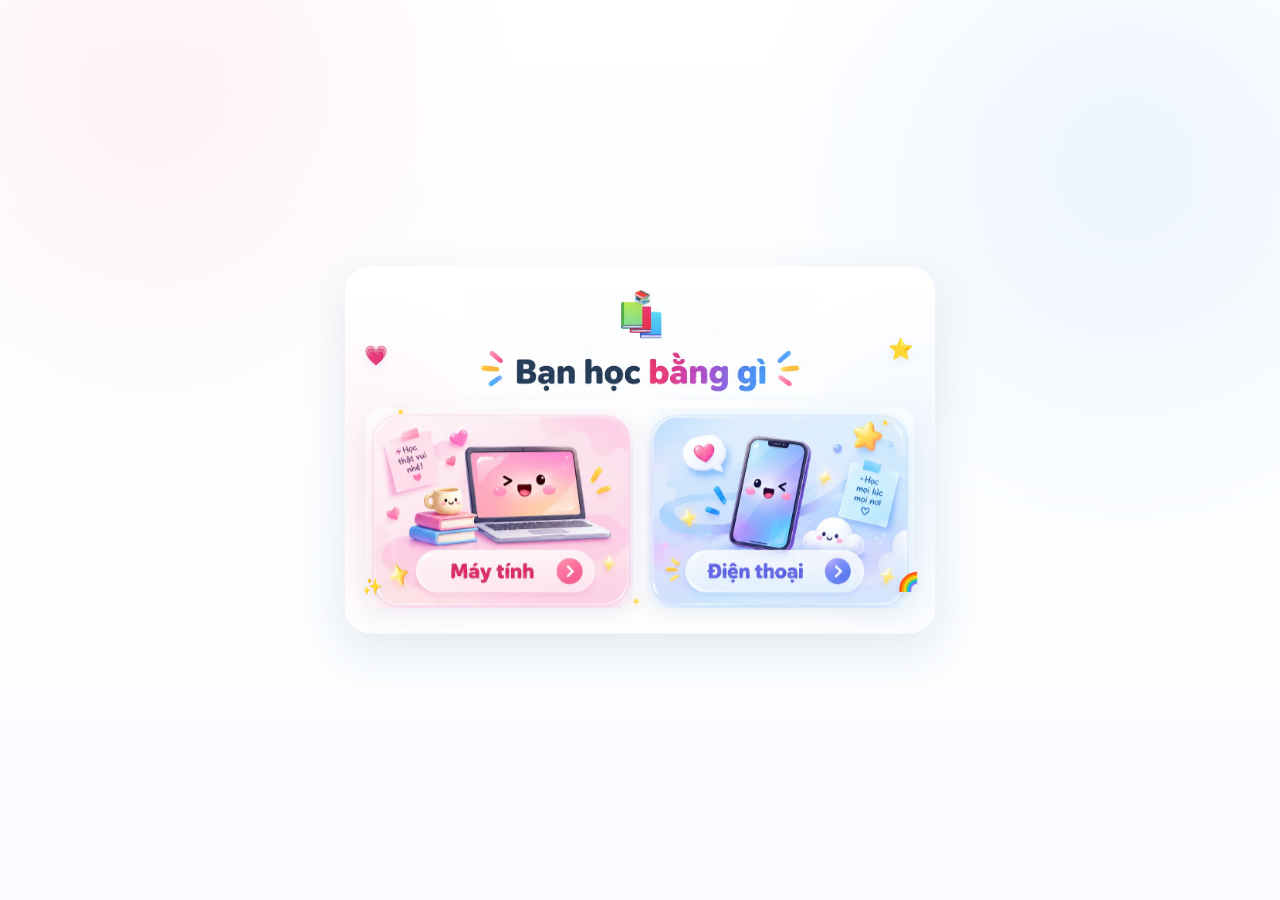
==== commit 26678a86: "Update index.html" ====
--- a/index.html
+++ b/index.html
@@ -165,13 +165,35 @@
   .sticker{opacity:.80}
   .option::before{inset:5% 3% 3%}
 }
-/* V8 — thu nhỏ toàn bộ hộp chọn giao diện còn 50% */
+/* V9 — giữ hộp chọn 50% và khóa đúng giữa viewport ở mọi thiết bị */
+html,body{
+  width:100%;
+  height:100%;
+  min-height:100%;
+  overflow:hidden;
+}
+body{
+  min-height:100vh;
+}
+@supports (height:100dvh){
+  body{height:100dvh;min-height:100dvh}
+}
 .chooser{
-  transform:scale(.5);
-  transform-origin:center center;
+  position:fixed!important;
+  left:50%!important;
+  top:50%!important;
+  margin:0!important;
+  transform:translate(-50%,-50%) scale(.5)!important;
+  transform-origin:center center!important;
 }
 @media(max-width:720px){
-  .chooser{transform-origin:top center}
+  body{place-items:center!important;padding:0!important}
+  .chooser{
+    left:50%!important;
+    top:50%!important;
+    transform:translate(-50%,-50%) scale(.5)!important;
+    transform-origin:center center!important;
+  }
 }
 
 @media(prefers-reduced-motion:reduce){
